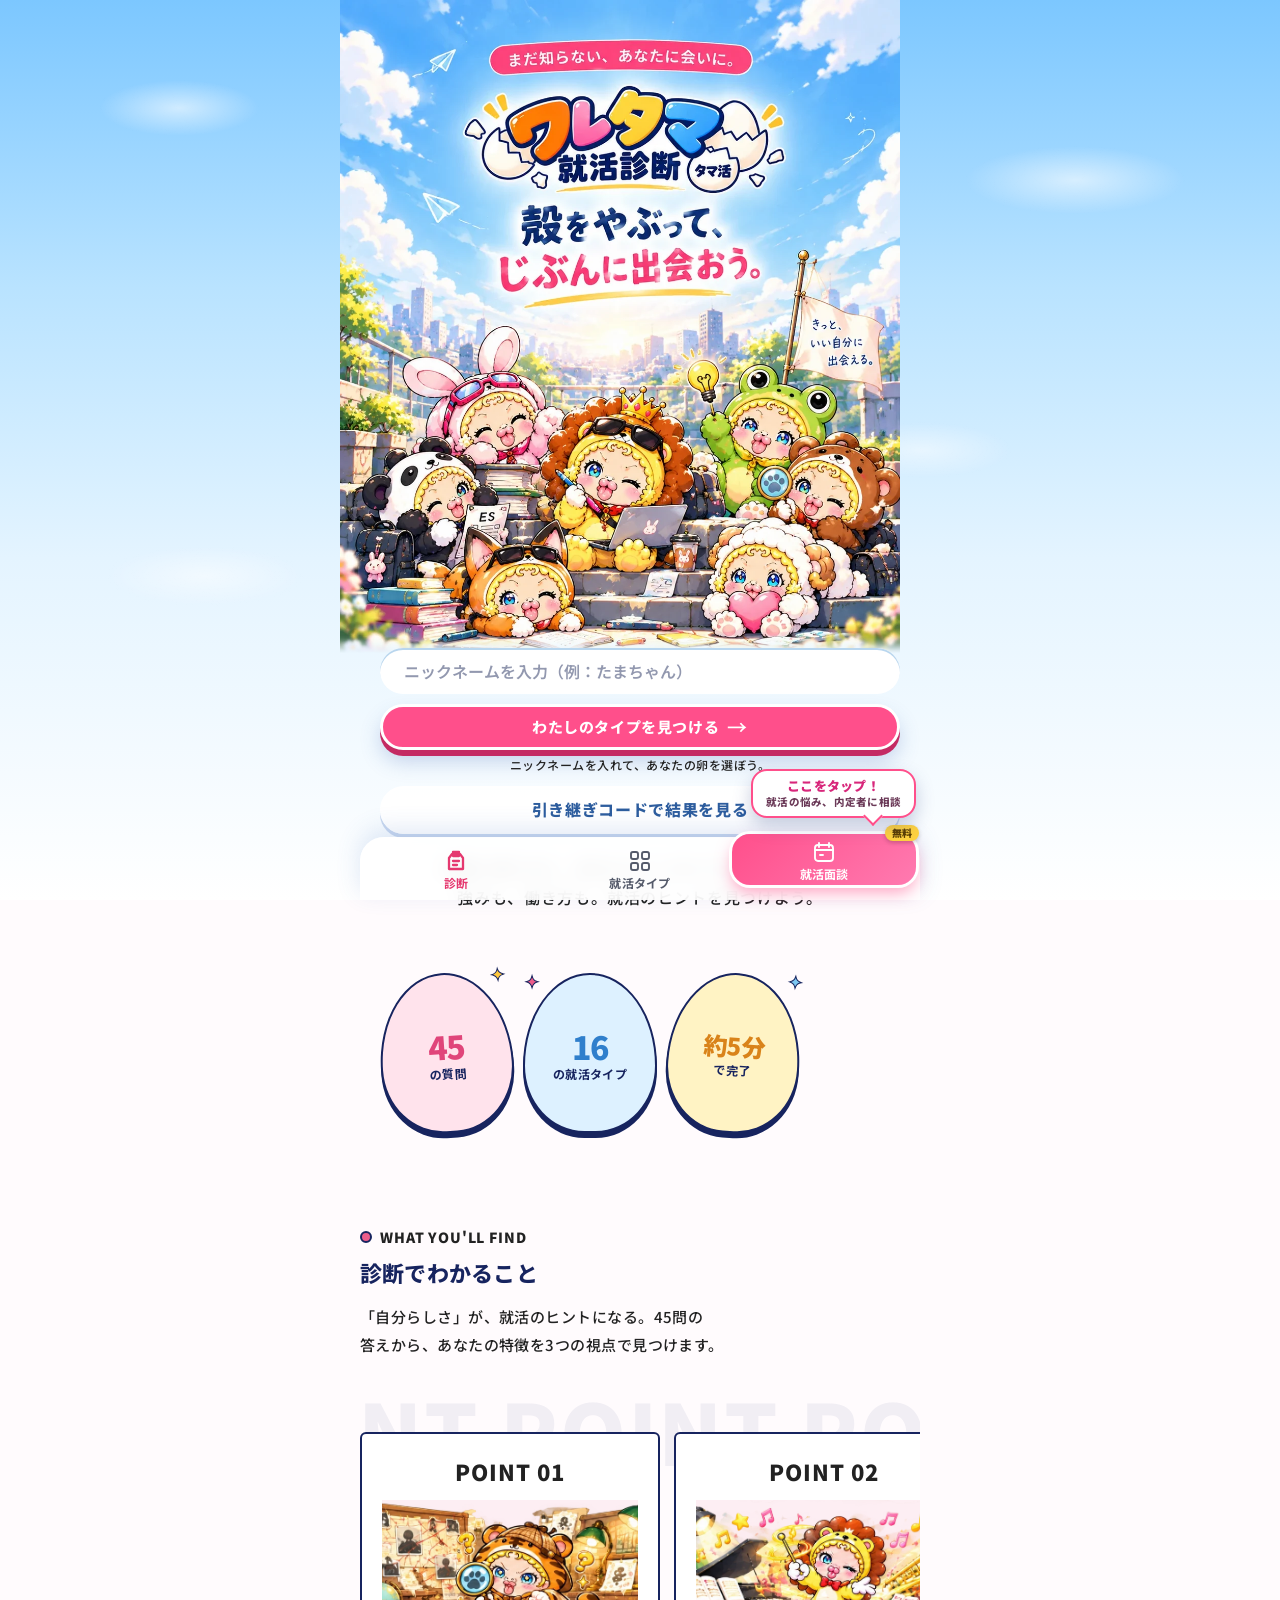
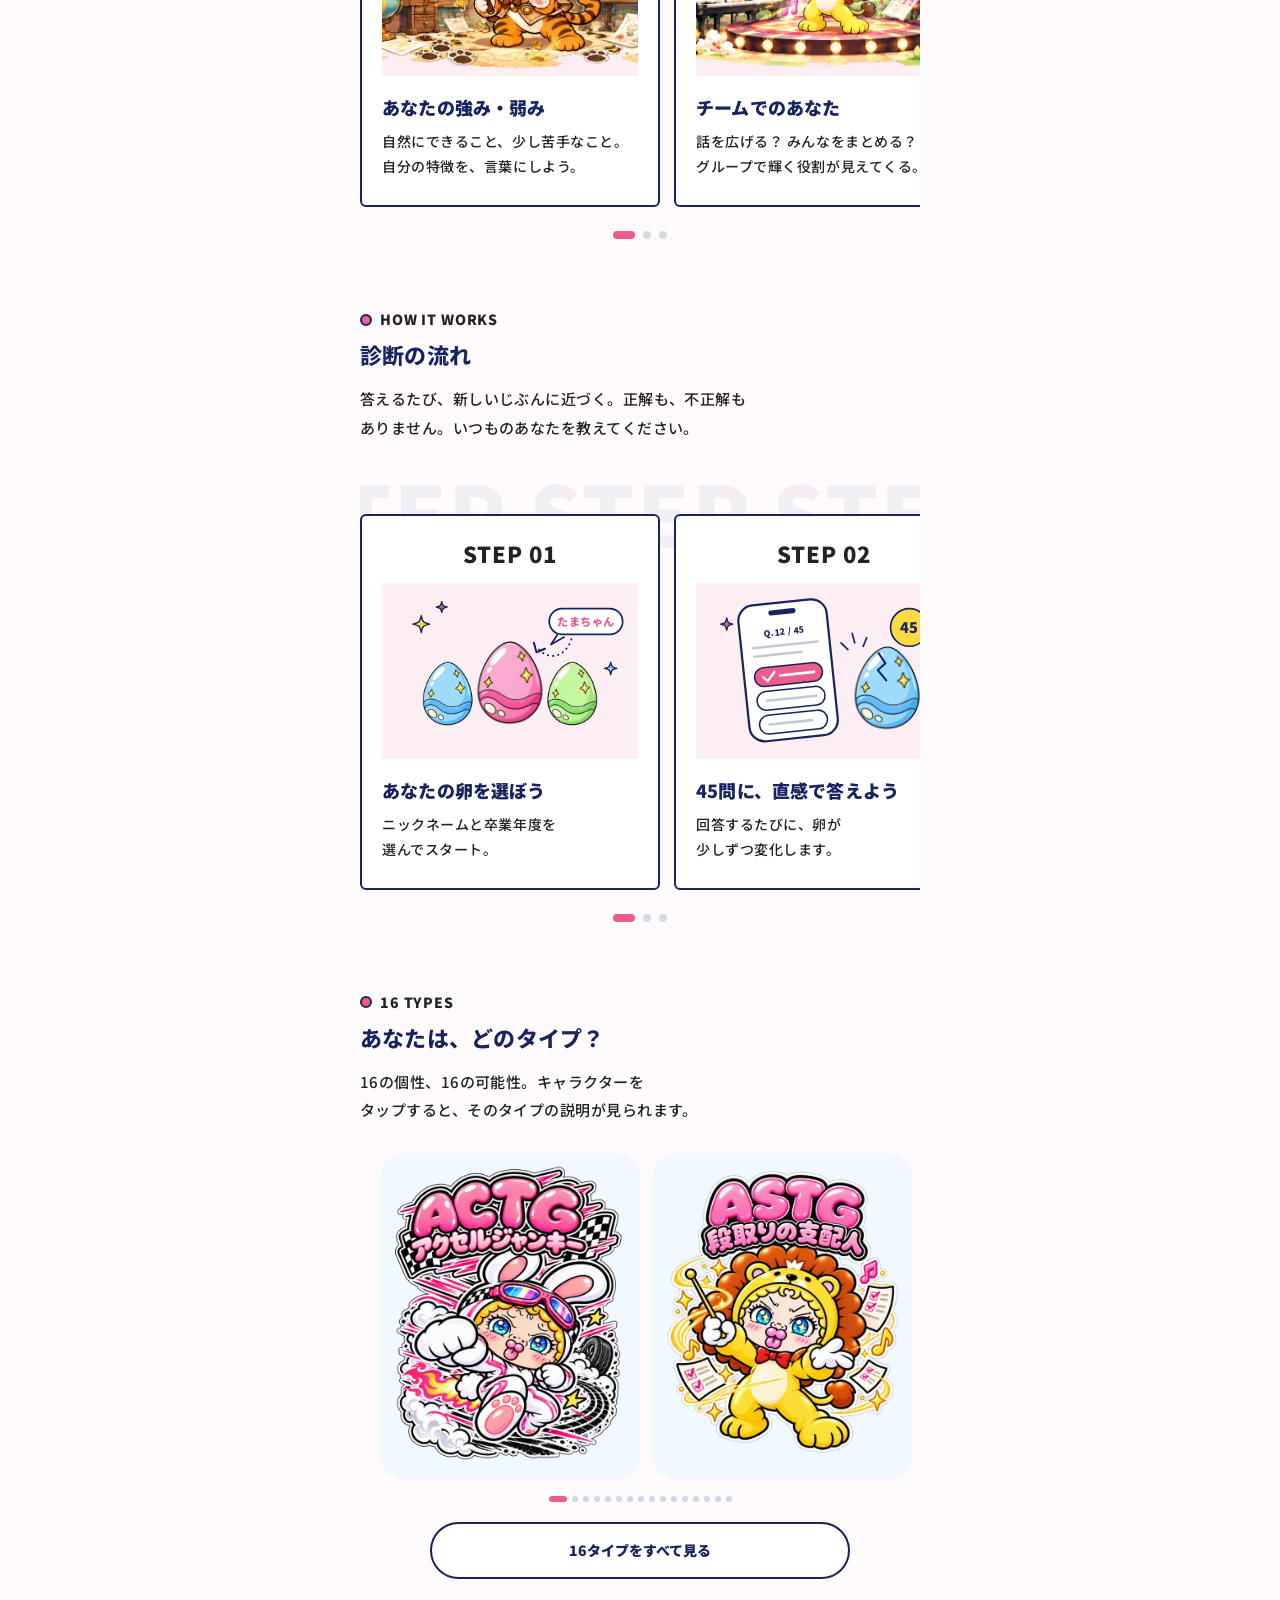
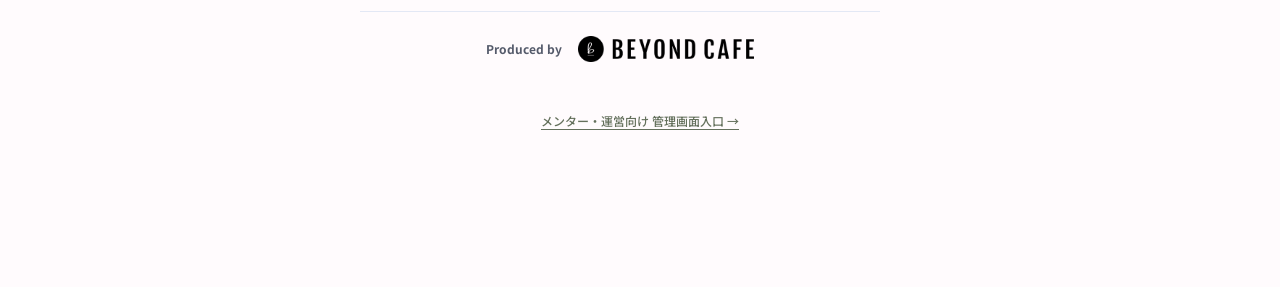
==== index.html @ 993e4234 "下のタブの吹き出しの文言を、「ここをタップ！／就活の悩み、内定者に相談」に（検証用ブランチ） - 内定者から就活アドバイスをもらえることが伝わるコピーに変更 - 吹き出しが2行のまま、画面の右端からは" ====
<!DOCTYPE html>
<!-- saved from url=(0052)https://tamakatsu-design.nakai-akihide.chatgpt.site/ -->
<html lang="ja"><head><meta http-equiv="Content-Type" content="text/html; charset=UTF-8"><meta name="robots" content="noindex,nofollow"><meta property="og:type" content="website"><meta property="og:site_name" content="ワレタマ就活診断（タマ活）"><meta property="og:title" content="ワレタマ就活診断（タマ活）｜あなたの可能性が、孵化する。"><meta property="og:description" content="45問・約5分で、あなたの就活タイプ（16種類）がキャラクターで見つかる診断。強みも、働き方も、就活のヒントに。"><meta property="og:image" content="https://haru0101ma11ka09-crypto.github.io/tamakatsu-preview/assets/og-image.png"><meta property="og:image:width" content="1200"><meta property="og:image:height" content="630"><meta name="twitter:card" content="summary_large_image"><meta name="twitter:image" content="https://haru0101ma11ka09-crypto.github.io/tamakatsu-preview/assets/og-image.png"><meta name="viewport" content="width=device-width,initial-scale=1,viewport-fit=cover"><style>:root{color-scheme:light;box-sizing:border-box;padding-top:env(safe-area-inset-top,0px);padding-bottom:env(safe-area-inset-bottom,0px)}html{scroll-padding-top:env(safe-area-inset-top,0px)}body{margin:0;padding:0;font:14px -apple-system,BlinkMacSystemFont,sans-serif;background:#fff;color:#000}img{max-width:100%}[hidden]:not([hidden=until-found i]){display:none!important}</style><style>.mentor-management-entry{text-align:center;padding:12px 16px 24px;font-size:12px}.mentor-management-entry a{display:inline-block;padding:8px;color:#64705c;text-underline-offset:3px}.mentor-management-entry a:focus-visible{outline:3px solid #89a674;outline-offset:4px}</style></head><body>
<title>ワレタマ就活診断（タマ活）｜あなたの可能性が、孵化する。</title><meta name="description" content="ニックネームを決めて卒業年度の卵を選ぼう。45問で卵にヒビが入り、あなたの就活タイプに合うキャラが生まれる、ワレタマ就活診断（タマ活）。"><link rel="icon" type="image/svg+xml" href="data:image/svg+xml,%3Csvg%20xmlns%3D%22http%3A%2F%2Fwww.w3.org%2F2000%2Fsvg%22%20viewBox%3D%220%200%2064%2064%22%3E%3Crect%20width%3D%2264%22%20height%3D%2264%22%20rx%3D%2216%22%20fill%3D%22%231d2638%22%2F%3E%3Cpath%20d%3D%22M32%2010C24%2010%2015%2031%2015%2041a17%2017%200%200%200%2034%200C49%2031%2040%2010%2032%2010Z%22%20fill%3D%22%23ef9952%22%2F%3E%3Cpath%20d%3D%22m32%2020-6%2011%2010%205-7%2012%22%20fill%3D%22none%22%20stroke%3D%22%231d2638%22%20stroke-width%3D%224%22%2F%3E%3C%2Fsvg%3E"><link rel="preconnect" href="https://fonts.googleapis.com/"><link rel="preconnect" href="https://fonts.gstatic.com/" crossorigin=""><link href="https://fonts.googleapis.com/css2?family=Noto+Sans+JP:wght@400;500;600;700;800;900&display=swap" rel="stylesheet"><link href="https://fonts.googleapis.com/css2?family=Dela+Gothic+One&text=BEYOND%E3%83%A1%E3%83%B3%E3%82%BF%E3%83%BC%E3%82%92%E3%81%94%E7%B4%B9%E4%BB%8B%EF%BC%81&display=swap" rel="stylesheet"><link rel="stylesheet" href="design.css"><link rel="stylesheet" href="pop.css"><link rel="stylesheet" href="redesign.css"><link rel="stylesheet" href="playful.css"><link rel="stylesheet" href="polished.css"><link rel="stylesheet" href="journey.css"><link rel="stylesheet" href="home-world.css"><link rel="stylesheet" href="tama-theme.css"><link rel="stylesheet" href="source-integration.css?v=nav4"><link rel="stylesheet" href="tama-v2.css?v=23"><link rel="stylesheet" href="tama-sky.css?v=2"><link rel="stylesheet" href="tama-type.css?v=39"><link rel="stylesheet" href="mentor-carousel.css?v=17"><link rel="stylesheet" href="home-mobile.css?v=11"><link rel="stylesheet" href="mentor-grid.css?v=21"><div class="shell"><header class="top tama-top"><a class="tama-wordmark" href="./" title="トップへ戻る"><img class="site-brand-logo" src="assets/waretama-brand-transparent.png" alt="ワレタマ 就活診断 タマ活（トップへ戻る）" width="2111" height="745"></a><small>いろんな個性。いろんな可能性。<span aria-hidden="true">✧</span></small></header><main id="app"></main></div><script src="site-config.js?v=4"></script><script src="mentors-data.js?v=9"></script><script src="diagnosis-data.js?v=questions-fix45"></script><script src="result-guidance.js?v=import-v45"></script><script>
const axes=[{name:'行動',letters:['A','D'],labels:['即応','熟考']},{name:'環境',letters:['C','S'],labels:['挑戦','安定']},{name:'関係',letters:['T','I'],labels:['協働','独立']},{name:'価値観',letters:['G','P'],labels:['自己実現','社会貢献']}];
const questions=importedDiagnosis.questions.map(q=>({id:q.id,axis:['action','environment','relation','motivation'].indexOf(q.axis),q:q.text,measures:q.measures,tieBreaker:q.tieBreaker}));
const PAGE_SIZE=4;
const PAGE_COUNT=Math.ceil(questions.length/PAGE_SIZE);
function questionRange(page){const start=page*PAGE_SIZE+1,end=Math.min((page+1)*PAGE_SIZE,questions.length);return start===end?String(start):start+'〜'+end;}
const scaleLabels=['とてもあてはまる','ややあてはまる','どちらでもない','あまりあてはまらない','まったくあてはまらない'];
function calculateDiagnosis(values){return axes.map((axis,i)=>{const entries=questions.map((q,n)=>({q,n})).filter(x=>x.q.axis===i),total=entries.reduce((sum,x)=>sum+(x.q.measures===axis.letters[0]?(values[x.n]??3):6-(values[x.n]??3)),0),mid=entries.length*3,isTie=total===mid,leftPercent=(total-entries.length)/(entries.length*4)*100,anchor=entries.find(x=>x.q.tieBreaker),anchorValue=values[anchor.n]??3;const side=isTie?(anchorValue>=3?0:1):(total>mid?0:1);return {side,isTie,isClose:!isTie&&leftPercent>=45&&leftPercent<=55,needsReview:isTie&&anchorValue===3,diff:leftPercent-50,strength:Math.round(side===0?leftPercent:100-leftPercent),marker:Math.round(100-leftPercent),leftPercent};});}
function calculateScores(values){return calculateDiagnosis(values).map(x=>x.diff)}
function answeredCount(){return answers.filter(value=>value!==undefined).length}
function firstUnansweredQuestion(){return questions.findIndex((_,i)=>answers[i]===undefined)}
function isQuestionUnlocked(index){const first=firstUnansweredQuestion();return first===-1||index<=first}
function eggStage(count){return Math.min(3,Math.floor(Math.max(0,count)/questions.length*4))}

const app=document.getElementById('app');['pink','blue','green'].forEach(c=>{const i=new Image();i.src='assets/egg-pop-'+c+'.webp';});
let answers=[],step=-1,nickname='',graduation=null,contact={phone:'',gender:'',email:'',consent:false},contactReady=false,quizRenderId=0,quizCleanup=()=>{},sentPhone='';
const years=[{year:2027,label:'27卒',color:'赤',tone:'#d94f51',bg:'#fff5f5'},{year:2028,label:'28卒',color:'青',tone:'#3978c4',bg:'#f2f7ff'},{year:2029,label:'29卒',color:'緑',tone:'#418b66',bg:'#f2faf5'}];
const characters=[
['先陣ファイター','先陣ファイター'],
['共感ムードメーカー','共感ムードメーカー'],
['冒険ソロランナー','冒険ソロランナー'],
['使命アタッカー','使命アタッカー'],
['段取りキャプテン','段取りキャプテン'],
['寄り添いサポーター','寄り添いサポーター'],
['マイペース職人','マイペース職人'],
['誠実バックアップ','誠実バックアップ'],
['戦略リーダー','戦略リーダー'],
['社会派プランナー','社会派プランナー'],
['探究アナリスト','探究アナリスト'],
['理想クリエイター','理想クリエイター'],
['着実マネージャー','着実マネージャー'],
['安心メンター','安心メンター'],
['専門マスター','専門マスター'],
['静かな設計士','静かな設計士']
];
const characterIntros=resultProfiles.map(p=>importedDiagnosis.results.find(r=>r.code===p.code).catchCopy);
const finalTypeCards={
  ACTG:{name:'アクセルジャンキー',sheet:'pink-types.jpg',col:0,row:0,tone:'pink'},
  ASTG:{name:'統率ライオン',sheet:'pink-types.jpg',col:1,row:0,tone:'pink'},
  DCTG:{name:'戦略ぶた',sheet:'pink-types.jpg',col:0,row:1,tone:'pink'},
  DSTG:{name:'堅実きつね',sheet:'pink-types.jpg',col:1,row:1,tone:'pink'},
  ACTP:{name:'ムードメーカーねこ',sheet:'blue-types.jpg',col:0,row:0,tone:'blue'},
  ASTP:{name:'支えパンダ',sheet:'blue-types.jpg',col:1,row:0,tone:'blue'},
  DCTP:{name:'導きカエル',sheet:'blue-types.jpg',col:0,row:1,tone:'blue'},
  DSTP:{name:'癒しさる',sheet:'blue-types.jpg',col:1,row:1,tone:'blue'},
  ACIG:{name:'ひらめきいぬ',sheet:'green-types.jpg',col:0,row:0,tone:'green'},
  ASIG:{name:'マイペースぞう',sheet:'green-types.jpg',col:1,row:0,tone:'green'},
  DCIG:{name:'探究トラ',sheet:'green-types.jpg',col:0,row:1,tone:'green'},
  DSIG:{name:'専門ペンギン',sheet:'green-types.jpg',col:1,row:1,tone:'green'}
};
const documentCharacters={"ACTG": {"name": "アクセルジャンキー", "tone": "pink"}, "ASTG": {"name": "段取りの支配人", "tone": "pink"}, "DCTG": {"name": "勝ち筋コレクター", "tone": "pink"}, "DSTG": {"name": "慎重派の切り札", "tone": "pink"}, "ACTP": {"name": "人たらし番長", "tone": "blue"}, "ASTP": {"name": "先回りエスパー", "tone": "blue"}, "DCTP": {"name": "仲直り大使", "tone": "blue"}, "DSTP": {"name": "深夜2時のカウンセラー", "tone": "blue"}, "ACIG": {"name": "アイデア爆弾", "tone": "lilac"}, "ASIG": {"name": "時短忍者", "tone": "lilac"}, "DCIG": {"name": "なぜなぜ探偵", "tone": "lilac"}, "DSIG": {"name": "一点突破オタク", "tone": "lilac"}, "ACIP": {"name": "沼落とし伝道師", "tone": "yellow"}, "ASIP": {"name": "困ったときの神様", "tone": "yellow"}, "DCIP": {"name": "おせっかいデザイナー", "tone": "yellow"}, "DSIP": {"name": "ひっそり守護神", "tone": "yellow"}};
Object.entries(documentCharacters).forEach(([code,entry])=>{finalTypeCards[code]={...finalTypeCards[code],...entry};});
Object.entries(finalTypeCards).forEach(([code,card])=>{
  const i=axes.reduce((index,axis,n)=>index*2+axis.letters.indexOf(code[n]),0);
  characters[i]=[card.name,card.name];
});
/* 診断カードは、通常版とレア版の2種類。結果を表示するたびに、くじ引きで決める（レアは約5人に2人） */
const CARD_RARE_RATE=0.4;
let currentCardRare=false;
let rareRoll=null,sharedView=false;
function drawCardRare(){if(rareRoll===null)rareRoll=Math.random()<CARD_RARE_RATE;currentCardRare=rareRoll;return currentCardRare}
function typeCardMarkup(code,rare=currentCardRare){
  const card=finalTypeCards[code];
  return `<span class="type-card-window type-card-art${rare?' is-rare':''}"><img src="assets/type-cards/${code}-${rare?'rare':'normal'}.webp?v=1" alt="${code} ${card.name}の診断カード${rare?'（レア）':''}" width="600" height="800" decoding="async">${rare?'<span class="rare-badge" aria-hidden="true">✨ RARE</span>':''}</span>`;
}
function openTypeCard(code){
  const card=finalTypeCards[code];if(!card)return;
  const trigger=document.activeElement,dialog=document.createElement('dialog');
  dialog.className='type-card-dialog';dialog.setAttribute('aria-label',`${code} ${card.name}の診断カード`);
  dialog.innerHTML=`<button type="button" class="type-card-close" autofocus aria-label="拡大したカードを閉じる">閉じる ×</button>${currentCardRare?'<p class="rare-note" role="status">✨ レアカードが出ました！出会える人は、5人に2人です。</p>':''}${typeCardMarkup(code)}`;
  dialog.querySelector('.type-card-close').onclick=()=>dialog.close();
  const zoomButton=dialog.querySelector('.type-card-zoom');if(zoomButton)zoomButton.onclick=e=>{const enlarged=dialog.classList.toggle('is-zoomed');e.currentTarget.setAttribute('aria-pressed',String(enlarged));e.currentTarget.textContent=enlarged?'全体を表示 −':'文字を拡大 ＋'};
  dialog.addEventListener('click',e=>{if(e.target===dialog)dialog.close()});
  dialog.addEventListener('close',()=>{dialog.remove();if(trigger?.isConnected)trigger.focus()},{once:true});
  document.body.appendChild(dialog);dialog.showModal();
}
function esc(value){return String(value).replace(/[&<>"']/g,c=>({'&':'&amp;','<':'&lt;','>':'&gt;','"':'&quot;',"'":'&#39;'}[c]))}
const eggFiles=['assets/egg-pop-pink.webp','assets/egg-pop-blue.webp','assets/egg-pop-green.webp'];
const eggStageNames=['ヒビなし','小さなヒビ','ヒビが広がっている','孵化する直前'];
/* stage 0=ヒビなし / 1・2=ヒビが少しずつ広がる / 3=孵化直前。ヒビは色を問わず重ねる透過レイヤー */
function egg(stage=0,row=graduation??0,extra=''){return `<div class="egg-sprite egg-stage-${stage} ${extra}" role="img" aria-label="${years[row].color}色の卵・${eggStageNames[stage]}"><img class="egg-base" src="${eggFiles[row]}" alt="" loading="eager" decoding="sync">${stage>0?'<svg class="egg-crack" viewBox="0 0 1024 1024" aria-hidden="true"><path d="M512 84 552 186 504 253 573 329 526 403 592 488 546 562 608 651 573 738 M526 403 440 422 392 493 M592 488 669 465 718 506" fill="none" stroke="#30272e" stroke-width="10" stroke-linejoin="round"/><path d="M512 84 552 186 504 253 573 329 526 403 592 488 546 562 608 651 573 738 M526 403 440 422 392 493 M592 488 669 465 718 506" fill="none" stroke="#fff5ad" stroke-width="4" stroke-linejoin="round"/></svg>':''}</div>`}
/* トップ用：青はヒビ入り（装飾）、赤・緑はヒビなし */
function eggPlain(file,color,cracked){return `<div class="egg-sprite ${cracked?'egg-fixed-cracked':''}" role="img" aria-label="${color}色の卵${cracked?'・光るヒビ入り':''}"><img class="egg-base" src="${file}" alt="" loading="eager" decoding="sync"></div>`}
const characterFrames={"DCTG": {"view": "17 25 526 651", "w": 560, "h": 700}, "ACIP": {"view": "0 4 560 732", "w": 560, "h": 747}, "DCIG": {"view": "15 12 514 682", "w": 560, "h": 700}, "ACTP": {"view": "18 12 531 673", "w": 560, "h": 700}, "DSIG": {"view": "6 0 527 791", "w": 533, "h": 800}, "ASTP": {"view": "0 0 555 738", "w": 560, "h": 747}, "DSTG": {"view": "0 13 555 718", "w": 560, "h": 747}, "ASIP": {"view": "0 0 554 741", "w": 560, "h": 747}, "DSIP": {"view": "10 0 550 731", "w": 560, "h": 747}, "ASTG": {"view": "7 14 553 670", "w": 560, "h": 700}, "all-characters": {"view": "14 0 1426 720", "w": 1440, "h": 720}, "DSTP": {"view": "10 13 543 622", "w": 560, "h": 700}, "ASIG": {"view": "7 11 520 754", "w": 534, "h": 800}, "DCTP": {"view": "7 2 544 698", "w": 560, "h": 700}, "ACIG": {"view": "6 11 554 689", "w": 560, "h": 725}, "DCIP": {"view": "0 0 560 747", "w": 560, "h": 747}, "ACTG": {"view": "0 4 552 714", "w": 560, "h": 718}};
const vignetteCodes=["ASIG", "DSIG", "DCIG", "ACIG", "DSTG", "DSIP", "DCIP", "ASIP", "ACTG", "ACIP", "ASTG", "DCTG","ACTP","ASTP","DCTP","DSTP"];
function character(index,code='',useScenic=true){
  if(useScenic&&vignetteCodes.includes(code))return `<figure class="doc-character-art vignette-art"><img src="assets/vignettes/${code}.webp" alt="${code} ${esc(documentCharacters[code].name)}のイラスト" width="1000" height="400" decoding="async"></figure>`;
  if(documentCharacters[code]){const frame=characterFrames[code];return `<figure class="doc-character-art" style="--original-ratio:${frame.w}/${frame.h}"><svg viewBox="${frame.view}" role="img" aria-label="${code} ${esc(documentCharacters[code].name)}のキャラクター"><image href="assets/result-cast/${code}.webp?v=uncut2" width="${frame.w}" height="${frame.h}"/></svg></figure>`;}
  const col=index%4,row=Math.floor(index/4);const male=contact.gender==='male';const file=male?'assets/characters-male-v2.webp':'assets/characters-female-v2.webp';return `<div class="character-stage"><div class="character-window"><img src="${file}" alt="${characters[index][0]}の${male?'男性':'女性'}キャラクター" loading="eager" style="--sprite-left:${-col*100}%;--sprite-top:${-row*100}%"></div><span class="character-stage-caption">TYPE ${String(index+1).padStart(2,'0')} / 16</span></div>`;
}
function scrollTop(){window.scrollTo(0,0)}

function homeStepArt(n){const ink='#17245F',pink='#EC5D8B',soft='#FDEEF3',yel='#FFDA43',sky='#9ED8F5';const sp=(x,y,s=1,c=yel)=>`<path d="M${x} ${y-9*s}C${x+1.5*s} ${y-2*s} ${x+2*s} ${y-1.5*s} ${x+9*s} ${y}C${x+2*s} ${y+1.5*s} ${x+1.5*s} ${y+2*s} ${x} ${y+9*s}C${x-1.5*s} ${y+2*s} ${x-2*s} ${y+1.5*s} ${x-9*s} ${y}C${x-2*s} ${y-1.5*s} ${x-1.5*s} ${y-2*s} ${x} ${y-9*s}Z" fill="${c}" stroke="${ink}" stroke-width="1.6" stroke-linejoin="round"/>`;
  const svg=b=>`<svg viewBox="0 0 300 190" width="300" height="190" xmlns="http://www.w3.org/2000/svg">${b}</svg>`;
  if(n===1)return svg(`<ellipse cx="150" cy="172" rx="118" ry="10" fill="${soft}"/>
<image href="assets/egg-pop-blue.webp" x="34" y="78" width="86" height="86"/><image href="assets/egg-pop-green.webp" x="180" y="78" width="86" height="86"/><image href="assets/egg-pop-pink.webp" x="94" y="52" width="112" height="112"/>
<path d="M222 58C214 80 196 82 184 70" fill="none" stroke="${ink}" stroke-width="2.4" stroke-linecap="round" stroke-dasharray="0.1 6"/><path d="M178 62l3 11 10-4" fill="none" stroke="${ink}" stroke-width="2.4" stroke-linecap="round" stroke-linejoin="round"/>
<rect x="196" y="22" width="86" height="30" rx="15" fill="#fff" stroke="${ink}" stroke-width="2"/><text x="239" y="42" text-anchor="middle" font-size="13" font-weight="900" fill="${pink}" font-family="Noto Sans JP,sans-serif">たまちゃん</text><path d="M206 52l-8 12 16-9" fill="#fff" stroke="${ink}" stroke-width="2" stroke-linejoin="round"/>
${sp(46,40,1.1)}${sp(70,20,.7,pink)}${sp(268,92,.8,sky)}`);
  if(n===2)return svg(`<ellipse cx="150" cy="176" rx="118" ry="9" fill="${soft}"/>
<g transform="rotate(-6 110 95)"><rect x="56" y="14" width="104" height="160" rx="18" fill="#fff" stroke="${ink}" stroke-width="2.6"/><rect x="92" y="22" width="32" height="6" rx="3" fill="${ink}"/>
<text x="108" y="52" text-anchor="middle" font-size="10" font-weight="900" fill="${ink}" font-family="Noto Sans JP,sans-serif">Q.12 / 45</text><path d="M70 64h76M70 74h56" stroke="${ink}" stroke-width="3" stroke-linecap="round" opacity=".25"/>
<rect x="68" y="88" width="80" height="22" rx="11" fill="${pink}" stroke="${ink}" stroke-width="1.8"/><path d="M78 99l5 5 9-10" fill="none" stroke="#fff" stroke-width="2.6" stroke-linecap="round" stroke-linejoin="round"/><path d="M98 99h40" stroke="#fff" stroke-width="3" stroke-linecap="round"/>
<rect x="68" y="116" width="80" height="22" rx="11" fill="#fff" stroke="${ink}" stroke-width="1.8"/><path d="M80 127h58" stroke="${ink}" stroke-width="3" stroke-linecap="round" opacity=".25"/>
<rect x="68" y="144" width="80" height="22" rx="11" fill="#fff" stroke="${ink}" stroke-width="1.8"/><path d="M80 155h50" stroke="${ink}" stroke-width="3" stroke-linecap="round" opacity=".25"/></g>
<image href="assets/egg-pop-blue.webp" x="168" y="58" width="112" height="112"/><path d="M214 74l8 12-9 8 10 12" fill="none" stroke="${ink}" stroke-width="2.4" stroke-linecap="round" stroke-linejoin="round"/>
<circle cx="250" cy="44" r="22" fill="${yel}" stroke="${ink}" stroke-width="2"/><text x="250" y="50" text-anchor="middle" font-size="17" font-weight="900" fill="${ink}" font-family="Noto Sans JP,sans-serif">45</text>
<path d="M178 70l-8-8M186 62l-3-11M196 66l4-10" stroke="${ink}" stroke-width="2" stroke-linecap="round"/>${sp(36,40,.8,pink)}`);
  const rays=Array.from({length:16},(_,k)=>{const a=k*Math.PI/8,r1=46,r2=k%2?78:92;return `<path d="M${(150+r1*Math.cos(a)).toFixed(1)} ${(92+r1*Math.sin(a)).toFixed(1)}L${(150+r2*Math.cos(a)).toFixed(1)} ${(92+r2*Math.sin(a)).toFixed(1)}" stroke="${k%2?pink:yel}" stroke-width="6" stroke-linecap="round"/>`}).join('');
  return svg(`<ellipse cx="150" cy="178" rx="118" ry="9" fill="${soft}"/><circle cx="150" cy="92" r="70" fill="#FFF6CC"/>${rays}
<image href="assets/result-cast/ACTP.webp?v=uncut2" x="94" y="18" width="112" height="140"/>
<path d="M58 150l9 9 8-11 9 10 8-12 9 9 7-6C118 160 110 180 87 180S56 168 58 150z" fill="#F9B9CF" stroke="${ink}" stroke-width="2.2" stroke-linejoin="round"/><path d="M68 166c4 4 10 5 16 4" stroke="#fff" stroke-width="3" stroke-linecap="round" fill="none"/><path d="M184 150l9 9 8-11 9 10 8-12 9 9 7-6C244 160 236 180 213 180S182 168 184 150z" fill="#F9B9CF" stroke="${ink}" stroke-width="2.2" stroke-linejoin="round"/><path d="M194 166c4 4 10 5 16 4" stroke="#fff" stroke-width="3" stroke-linecap="round" fill="none"/>
${sp(52,46,1)}${sp(250,40,1.1,pink)}${sp(262,120,.7,sky)}${sp(40,120,.7,pink)}<circle cx="80" cy="24" r="4" fill="${sky}"/><circle cx="226" cy="160" r="4" fill="${yel}"/>`);}
function home(){
  quizCleanup();step=-1;const lastResult=loadLastResult(),progress=loadProgress();
  app.innerHTML=`<section class="tama-home has-title-art" aria-label="ワレタマ就活診断をはじめる">
    <div class="tama-hero">
      <p class="tama-kicker"><span aria-hidden="true">✦</span> まだ知らない、あなたに会いに。 <span aria-hidden="true">✦</span></p>
      <figure class="tama-visual title-art"><img src="assets/home-hero.webp" width="1100" height="1284" alt="ワレタマ就活診断（タマ活）。殻をやぶって、じぶんに出会おう。パンダ、うさぎ、ライオン、きつね、かえる、くま、ひつじのキャラクターたちが、階段で本やパソコンを広げている" fetchpriority="high" decoding="async"></figure>
      <div class="tama-hero-copy"><h1>殻をやぶって、<span>じぶんに出会おう。</span></h1><p>${questions.length}問に答えると、あなたらしいキャラクターが誕生。<br>強みも、働き方も。就活のヒントを見つけよう。</p></div>
      <form class="tama-start" id="nickname-form">
        <label for="nickname">あなたのニックネームを教えてね</label>
        <div class="tama-start-row"><input id="nickname" name="nickname" placeholder="ニックネームを入力（例：たまちゃん）" maxlength="20" required autocomplete="nickname" value="${esc(nickname)}" aria-describedby="nickname-help name-error"><button class="cta" type="submit">わたしのタイプを見つける<span aria-hidden="true">→</span></button></div>
        <div class="form-error" id="name-error" aria-live="polite"></div>
        <p id="nickname-help">ニックネームを入れて、あなたの卵を選ぼう。</p>${progress?`<button type="button" class="resume-result resume-quiz" id="resume-quiz">診断の続きから（${progress.count} / ${questions.length}問 回答済み）</button>`:''}${lastResult?`<button type="button" class="resume-result" id="resume-result">前回の結果を見る（${esc(lastResult.nickname)}さん）</button>`:''}<button type="button" class="resume-result" id="open-login">引き継ぎコードで結果を見る</button>
      </form>
      <div class="tama-facts" aria-label="診断について"><span><b>${questions.length}</b> の質問</span><i aria-hidden="true"></i><span><b>16</b> の就活タイプ</span><i aria-hidden="true"></i><span><b>約5分</b> で完了</span></div>
    </div>
    <section class="hm-sec hm-discover" aria-labelledby="discover-title"><div class="hm-head"><p class="hm-label">WHAT YOU'LL FIND</p><h2 id="discover-title">診断でわかること</h2><p class="hm-lead">「自分らしさ」が、就活のヒントになる。${questions.length}問の答えから、あなたの特徴を3つの視点で見つけます。</p></div><div class="hm-rail" data-watermark="POINT POINT POINT"><div class="hm-track" tabindex="0" role="region" aria-roledescription="カルーセル" aria-label="診断でわかること"><article class="hm-card"><p class="hm-card-no">POINT 01</p><div class="hm-card-img"><img src="assets/vignettes/DCIG.webp" alt="虫めがねで地図を調べるキャラクターの絵" width="980" height="385" loading="lazy" decoding="async"></div><h3>あなたの強み・弱み</h3><p>自然にできること、少し苦手なこと。自分の特徴を、言葉にしよう。</p></article><article class="hm-card"><p class="hm-card-no">POINT 02</p><div class="hm-card-img"><img src="assets/vignettes/ASTG.webp" alt="ステージで指揮をするキャラクターの絵" width="980" height="385" loading="lazy" decoding="async"></div><h3>チームでのあなた</h3><p>話を広げる？ みんなをまとめる？ グループで輝く役割が見えてくる。</p></article><article class="hm-card"><p class="hm-card-no">POINT 03</p><div class="hm-card-img"><img src="assets/vignettes/DSIG.webp" alt="好きなものに囲まれた部屋のキャラクターの絵" width="980" height="385" loading="lazy" decoding="async"></div><h3>あなたに合う働き方</h3><p>強みを活かせる環境や立ち回りを、これからの選択のヒントに。</p></article></div><div class="hm-dots" aria-hidden="true"><i class="on"></i><i></i><i></i></div></div></section>
    <section class="hm-sec hm-how" aria-labelledby="how-title"><div class="hm-head"><p class="hm-label">HOW IT WORKS</p><h2 id="how-title">診断の流れ</h2><p class="hm-lead">答えるたび、新しいじぶんに近づく。正解も、不正解もありません。いつものあなたを教えてください。</p></div><div class="hm-rail" data-watermark="STEP STEP STEP"><div class="hm-track" tabindex="0" role="region" aria-roledescription="カルーセル" aria-label="診断の流れ"><article class="hm-card"><p class="hm-card-no">STEP 01</p><div class="hm-card-img">${homeStepArt(1)}</div><h3>あなたの卵を選ぼう</h3><p>ニックネームと卒業年度を選んでスタート。</p></article><article class="hm-card"><p class="hm-card-no">STEP 02</p><div class="hm-card-img">${homeStepArt(2)}</div><h3>${questions.length}問に、直感で答えよう</h3><p>回答するたびに、卵が少しずつ変化します。</p></article><article class="hm-card"><p class="hm-card-no">STEP 03</p><div class="hm-card-img">${homeStepArt(3)}</div><h3>あなたのキャラクターが誕生！</h3><p>16タイプから、あなたらしさを見つけよう。</p></article></div><div class="hm-dots" aria-hidden="true"><i class="on"></i><i></i><i></i></div></div></section>
    <section class="tama-types" aria-labelledby="types-title"><div class="hm-head"><p class="hm-label">16 TYPES</p><h2 id="types-title">あなたは、どのタイプ？</h2><p class="hm-lead">16の個性、16の可能性。キャラクターをタップすると、そのタイプの説明が見られます。</p></div>
      <div class="carousel" role="region" aria-roledescription="カルーセル" aria-label="就活タイプの一例"><div class="carousel-track" tabindex="0">${Object.entries(documentCharacters).map(([code,t],i)=>`<button type="button" class="carousel-slide" data-type-page="${code}" aria-label="${esc(t.name)}（${code}）を見る"><img src="assets/result-cast/${code}.webp?v=uncut2" alt="" width="560" height="700" ${i<2?'':'loading="lazy"'} decoding="async"></button>`).join('')}</div>
      <div class="carousel-dots" aria-hidden="true">${Object.keys(documentCharacters).map((c,i)=>`<i${i===0?' class="on"':''}></i>`).join('')}</div></div>
      <button type="button" class="secondary-cta carousel-all" id="home-all-types">16タイプをすべて見る</button>
    </section>
    <footer class="tama-footer"><span>ワレタマ<span class="tama-footer-dot">✦</span>就活診断</span><p>あなたの可能性が、孵化する。</p></footer>
  </section>`;
  (function(){app.querySelectorAll('.hm-rail').forEach(r=>{const t=r.querySelector('.hm-track'),c=[...t.children],d=[...r.querySelectorAll('.hm-dots i')];let k=0;t.addEventListener('scroll',()=>{if(k)return;k=requestAnimationFrame(()=>{k=0;let b=0;c.forEach((x,i)=>{if(Math.abs(x.offsetLeft-c[0].offsetLeft-t.scrollLeft)<Math.abs(c[b].offsetLeft-c[0].offsetLeft-t.scrollLeft))b=i});d.forEach((x,i)=>x.classList.toggle('on',i===b))})},{passive:true})})})();
  (function(){const home=app.querySelector('.tama-home');if(!home)return;const els=[...home.querySelectorAll('.tama-facts,.hm-head,.hm-rail,.tama-types .carousel')];if(matchMedia('(prefers-reduced-motion: reduce)').matches||!('IntersectionObserver' in window))return;home.classList.add('hm-anim');els.forEach((el,i)=>{el.classList.add('hm-reveal');});const io=new IntersectionObserver(es=>es.forEach(en=>{if(en.isIntersecting){en.target.classList.add('is-in');io.unobserve(en.target)}}),{threshold:.15,rootMargin:'0px 0px -6% 0px'});els.forEach(el=>io.observe(el))})();
  (function(){const track=app.querySelector('.carousel-track'),dots=[...app.querySelectorAll('.carousel-dots i')];if(!track)return;let tick=0;track.addEventListener('scroll',()=>{if(tick)return;tick=requestAnimationFrame(()=>{tick=0;const i=Math.round(track.scrollLeft/(track.scrollWidth/dots.length));dots.forEach((d,k)=>d.classList.toggle('on',k===Math.min(i,dots.length-1)))})},{passive:true});app.querySelectorAll('.carousel-slide').forEach(b=>b.onclick=()=>showTypeInfo(b.dataset.typePage));document.getElementById('home-all-types').onclick=showTypes})();
  document.getElementById('nickname-form').onsubmit=e=>{e.preventDefault();const name=document.getElementById('nickname').value.trim();if(!name){document.getElementById('name-error').textContent='ニックネームを入力してください。';return}nickname=name;showYears()};
  const resumeQuiz=document.getElementById('resume-quiz');if(resumeQuiz)resumeQuiz.onclick=()=>{nickname=progress.nickname;graduation=progress.graduation;answers=progress.answers.slice();showQuizPage(Math.floor(Math.max(0,firstUnansweredQuestion())/PAGE_SIZE))};const resume=document.getElementById('resume-result');if(resume)resume.onclick=()=>{nickname=lastResult.nickname;graduation=lastResult.graduation;answers=lastResult.answers.slice();rareRoll=typeof lastResult.rare==='boolean'?lastResult.rare:null;contactReady=true;showResult()};document.getElementById('open-login')?.addEventListener('click',showLogin);scrollTop();
}
function showYears(){quizCleanup();step=-2;if(graduation!==null)document.documentElement.style.setProperty('--year-accent',years[graduation].tone);app.innerHTML=`<section class="onboarding"><div class="eyebrow">卵を選ぼう</div><h1 class="intro-name">${esc(nickname)}さんの卵を選ぼう。</h1><p>卒業予定の年度を選んでね。</p><form id="year-form"><fieldset class="year-grid" aria-label="卒業年度">${years.map((year,i)=>`<label class="year-card" style="--year-color:${year.tone};--year-bg:${year.bg}"><input type="radio" name="graduation" value="${i}" required ${graduation===i?'checked':''} aria-label="${year.year}年卒・${year.color}色の卵">${egg(0,i)}<strong>${year.label}</strong><small>${year.color}色の卵</small></label>`).join('')}</fieldset><button class="cta" id="start" type="submit" ${graduation===null?'disabled':''}>診断をはじめる</button></form><button class="back" id="edit-name">ニックネームを変更</button><p class="setup-note">卵の色は卒業年度で、キャラは診断の回答で決まります。</p></section>`;app.querySelectorAll('input[name="graduation"]').forEach(input=>input.onchange=()=>{graduation=Number(input.value);document.documentElement.style.setProperty('--year-accent',years[graduation].tone);document.getElementById('start').disabled=false});document.getElementById('year-form').onsubmit=e=>{e.preventDefault();if(graduation!==null){rareRoll=null;showQuizPage(0)}};document.getElementById('edit-name').onclick=home;scrollTop()}
function playHatchVideo(done){
  const box=document.createElement('div');box.className='hatch-video';box.setAttribute('role','dialog');box.setAttribute('aria-modal','true');box.setAttribute('aria-label','卵がひらく演出');
  const mobileVideo=window.matchMedia('(max-width:767px)').matches;
  if(mobileVideo)box.classList.add('is-native-portrait');
  const v=document.createElement('video');v.src=mobileVideo?'assets/hatch-mobile.mp4':'assets/hatch.mp4';v.muted=true;v.defaultMuted=true;v.playsInline=true;v.setAttribute('playsinline','');v.setAttribute('webkit-playsinline','');v.setAttribute('muted','');v.preload='auto';
  const status=document.createElement('p');status.className='hatch-status';status.setAttribute('role','status');status.textContent='あなたの可能性が、もうすぐ孵化する。';
  const play=document.createElement('button');play.type='button';play.className='hatch-play';play.textContent='卵がひらく瞬間を見る';play.hidden=true;
  const skip=document.createElement('button');skip.type='button';skip.className='hatch-skip';skip.textContent='演出をスキップ';
  box.append(v,status,play,skip);document.body.appendChild(box);skip.focus();
  const previousOverflow=document.body.style.overflow;document.body.style.overflow='hidden';
  let finished=false,frameHandle,stallTimer;
  function retry(message){if(finished)return;clearTimeout(stallTimer);status.textContent=message;status.hidden=false;play.hidden=false;skip.textContent='結果を見る';skip.classList.add('is-ready');}
  let started=false;
  function armStall(){clearTimeout(stallTimer);stallTimer=setTimeout(()=>retry('タップして、孵化の続きを見よう。'),started?15000:6000);}
  function updateFraming(){if(v.currentTime>=4.15)box.classList.add('is-burst');}
  function finish(){if(finished)return;finished=true;clearTimeout(stallTimer);if(v.cancelVideoFrameCallback&&frameHandle!==undefined)v.cancelVideoFrameCallback(frameHandle);v.pause();document.body.style.overflow=previousOverflow;done();box.classList.add('is-out');setTimeout(()=>box.remove(),500);}
  function start(){play.hidden=true;status.textContent='あなたの可能性が、もうすぐ孵化する。';armStall();const promise=v.play();if(promise&&promise.catch)promise.catch(()=>retry('タップして、卵がひらく瞬間を見よう。'));}
  v.addEventListener('playing',()=>{started=true;play.hidden=true;status.hidden=true;armStall();if(v.requestVideoFrameCallback){const tick=()=>{if(finished)return;updateFraming();if(!box.classList.contains('is-burst'))frameHandle=v.requestVideoFrameCallback(tick);};frameHandle=v.requestVideoFrameCallback(tick);}});
  v.addEventListener('timeupdate',()=>{updateFraming();armStall();});
  v.addEventListener('ended',finish);
  v.addEventListener('error',()=>{play.hidden=true;clearTimeout(stallTimer);status.hidden=false;status.textContent='動画を読み込めませんでした。「結果を見る」から進めます。';skip.textContent='結果を見る';});
  play.onclick=()=>{if(v.error){v.load();}start();};skip.onclick=finish;
  box.addEventListener('keydown',e=>{if(e.key==='Escape'){e.preventDefault();finish();}if(e.key==='Tab'){const items=[play,skip].filter(b=>!b.hidden);const first=items[0],last=items[items.length-1];if(e.shiftKey&&document.activeElement===first){e.preventDefault();last.focus();}else if(!e.shiftKey&&document.activeElement===last){e.preventDefault();first.focus();}}});
  // 動きを減らす設定でも演出を消さず、本人のタップで再生できる。
  if(window.matchMedia('(prefers-reduced-motion: reduce)').matches){retry('タップすると孵化動画を再生します。');play.focus();}else start();
}
function showHatch(){if(!contactReady)return showContact();step=61;app.innerHTML='';scrollTop();playHatchVideo(showResult)}
function showQuizPage(page){
  if(!nickname)return home();
  if(graduation===null)return showYears();
  quizCleanup();
  const missing=firstUnansweredQuestion();
  page=Math.max(0,Math.min(PAGE_COUNT-1,page));
  if(missing!==-1)page=Math.min(page,Math.floor(missing/PAGE_SIZE));
  step=page;
  const render=++quizRenderId;
  const count=answeredCount(),stage=eggStage(count);
  app.innerHTML=`
    <section class="quiz" aria-label="就活診断の設問">
      <div class="quiz-sticky">
        ${egg(stage,graduation,'quiz-egg')}
        <div class="quiz-sticky-copy">
          <span class="quiz-step" id="quiz-step">${esc(nickname)}さん · ${years[graduation].label} · 設問 ${questionRange(page)}</span>
          <strong id="quiz-page-title" tabindex="-1">4問ずつ、あなたのペースで。</strong>
          <div class="quiz-meter"><span id="quiz-count">${quizCountText(count)}</span><div class="progress" role="progressbar" aria-label="診断の進捗" aria-valuemin="0" aria-valuemax="${questions.length}" aria-valuenow="${count}"><div style="width:${count/questions.length*100}%"></div></div></div>
        </div>
        <span class="quiz-page-mark" id="quiz-page-mark">${String(page+1).padStart(2,'0')}<small>/ ${PAGE_COUNT}</small></span>
      </div>
      <p class="quiz-instruction">回答すると、次の設問へ自動でスクロールします。<span>回答済みの設問は変更できます。ふだん、リラックスしているときの自分で答えてね。考えすぎず、パッと浮かんだ答えを選んでね。正解はないよ。</span></p>
      <div class="quiz-question-list">
        ${questions.map((item,n)=>{
          const locked=!isQuestionUnlocked(n);
          return `
            <section class="quiz-question ${answers[n]===undefined?'':'is-answered'} ${locked?'is-locked':''}" id="qrow-${n}" data-index="${n}">
              <div class="quiz-question-meta"><span class="quiz-question-number">Q${String(n+1).padStart(2,'0')}</span><span class="quiz-axis">${axes[item.axis].name}</span><span class="quiz-question-state">${locked?'順番待ち':answers[n]===undefined?'回答できます':'回答済み'}</span></div>
              <h2 id="qtitle-${n}" tabindex="-1">${esc(item.q)}</h2>
              <fieldset class="scale" aria-labelledby="qtitle-${n}" ${locked?`disabled aria-describedby="qlock-${n}"`:''}>
                <legend class="sr-only">5段階で回答</legend>
                <div class="quiz-answers">
                  <span class="agree">そう思う</span>
                  <div class="scale-options">${scaleLabels.map((label,i)=>`
                    <label class="option" title="${label}" style="--tone:${i<2?'#eab829':i===2?'#8b98a8':'#397bc1'};--check:${i<3?'#173b70':'#fff'};--size:${[38,32,26,32,38][i]}px">
                      <input type="radio" name="response-${n}" value="${5-i}" aria-label="${label}" ${answers[n]===5-i?'checked':''}>
                      <span class="circle" aria-hidden="true">✓</span>
                    </label>`).join('')}</div>
                  <span class="disagree">そう思わない</span>
                </div>
                <p class="selection-label" aria-live="polite">${answers[n]===undefined?'':scaleLabels[5-answers[n]]}</p>
              </fieldset>
              <p class="quiz-lock-note" id="qlock-${n}" ${locked?'':'hidden'}>前の設問に回答すると選択できます。</p>
            </section>`;
        }).join('')}
      </div>
      <div class="quiz-page-nav"><button type="button" class="back" id="quiz-back"></button><button type="button" class="cta" id="quiz-next"></button></div>
    </section>`;
  const reduced=window.matchMedia('(prefers-reduced-motion: reduce)').matches;
  const events=new AbortController();
  let advanceTimer,animationFrame,scrollFrame,closed=false;
  function stopScroll(){clearTimeout(advanceTimer);if(animationFrame!==undefined)cancelAnimationFrame(animationFrame);animationFrame=undefined;}
  function alive(){return !closed&&quizRenderId===render&&!!app.querySelector('.quiz');}
  quizCleanup=()=>{closed=true;clearTimeout(advanceTimer);stopScroll();if(scrollFrame!==undefined)cancelAnimationFrame(scrollFrame);events.abort();};
  window.addEventListener('wheel',stopScroll,{passive:true,signal:events.signal});
  window.addEventListener('touchstart',stopScroll,{passive:true,signal:events.signal});
  window.addEventListener('keydown',e=>{if(['ArrowUp','ArrowDown','PageUp','PageDown','Home','End',' '].includes(e.key))stopScroll();},{signal:events.signal});
  function scrollToRow(n,force=false,instant=false){
    const row=document.getElementById('qrow-'+n);
    const rect=row.getBoundingClientRect();
    const top=app.querySelector('.quiz-sticky').getBoundingClientRect().bottom+6;
    const bottom=app.querySelector('.quiz-page-nav').getBoundingClientRect().top-6;
    if(!force&&rect.top>=top&&rect.bottom<=bottom)return;
    stopScroll();
    const from=window.scrollY,target=Math.max(0,from+rect.top-top);
    if(reduced||instant){window.scrollTo({top:target,behavior:'instant'});return;}
    let began;
    function frame(time){
      if(!alive())return;
      if(began===undefined)began=time;
      const duration=Math.min(820,Math.max(580,Math.abs(target-from)*.55));
      const progress=Math.min(1,(time-began)/duration);
      const ease=progress*progress*progress*(progress*(progress*6-15)+10);
      window.scrollTo({top:from+(target-from)*ease,behavior:'instant'});
      if(progress<1)animationFrame=requestAnimationFrame(frame);else animationFrame=undefined;
    }
    animationFrame=requestAnimationFrame(frame);
  }
  function updateNav(){
    const start=page*PAGE_SIZE;
    const done=questions.slice(start,start+PAGE_SIZE).every((_,i)=>answers[start+i]!==undefined);
    const next=document.getElementById('quiz-next');
    next.disabled=!done;
    next.textContent=page===PAGE_COUNT-1?'結果の準備へ':'次の'+Math.min(PAGE_SIZE,questions.length-start-PAGE_SIZE)+'問';
    document.getElementById('quiz-back').textContent=page?'前の4問':'卵を選び直す';
    document.getElementById('quiz-step').textContent=nickname+'さん · '+years[graduation].label+' · 設問 '+questionRange(page);
    document.getElementById('quiz-page-title').textContent=page===PAGE_COUNT-1?'最後の'+(questions.length-start)+'問です。':'4問ずつ、あなたのペースで。';
    document.getElementById('quiz-page-mark').innerHTML=String(page+1).padStart(2,'0')+'<small>/ '+PAGE_COUNT+'</small>';
  }
  function setGroup(nextPage){page=Math.max(0,Math.min(PAGE_COUNT-1,nextPage));step=page;updateNav();}
  function markCurrentRow(n){
    app.querySelectorAll('.quiz-question.is-current').forEach(row=>{row.classList.remove('is-current');row.removeAttribute('aria-current');});
    const row=document.getElementById('qrow-'+n);
    row.classList.add('is-current');
    row.setAttribute('aria-current','step');
  }
  function focusRow(n,force=true){
    setGroup(Math.floor(n/PAGE_SIZE));
    markCurrentRow(n);
    document.getElementById('qtitle-'+n).focus({preventScroll:true});
    scrollToRow(n,force);
  }
  function updateQuestions(changed){
    [changed,changed+1].filter(n=>n<questions.length).map(n=>document.getElementById('qrow-'+n)).forEach(row=>{
      const n=Number(row.dataset.index),locked=!isQuestionUnlocked(n);
      row.classList.toggle('is-locked',locked);
      const fieldset=row.querySelector('fieldset');
      fieldset.disabled=locked;
      if(locked)fieldset.setAttribute('aria-describedby','qlock-'+n);else fieldset.removeAttribute('aria-describedby');
      row.querySelector('.quiz-lock-note').hidden=!locked;
      row.querySelector('.quiz-question-state').textContent=locked?'順番待ち':answers[n]===undefined?'回答できます':'回答済み';
    });
    const total=answeredCount(),nextStage=eggStage(total);
    const sprite=app.querySelector('.quiz-egg');
    // 単体画像＋ヒビレイヤーを更新する。廃止済みのスプライト座標は使わない。
    if(sprite.dataset.stage!==String(nextStage)){sprite.outerHTML=egg(nextStage,graduation,'quiz-egg');app.querySelector('.quiz-egg').dataset.stage=String(nextStage);}
    document.getElementById('quiz-count').textContent=quizCountText(total);
    const progress=app.querySelector('.quiz-meter .progress');
    progress.setAttribute('aria-valuenow',total);
    progress.firstElementChild.style.width=total/questions.length*100+'%';
    updateNav();
  }
  app.querySelectorAll('.quiz-question input[type="radio"]').forEach(input=>input.addEventListener('change',()=>{
    const row=input.closest('.quiz-question'),n=Number(row.dataset.index);
    if(!isQuestionUnlocked(n))return;
    answers[n]=Number(input.value);saveProgress();
    row.classList.add('is-answered');
    row.querySelector('.selection-label').textContent=scaleLabels[5-answers[n]];
    setGroup(Math.floor(n/PAGE_SIZE));
    updateQuestions(n);
    stopScroll();
    // Align every next question, even when it is already visible in the viewport.
    advanceTimer=setTimeout(()=>{
      if(!alive())return;
      if(n<questions.length-1){focusRow(n+1,true);}
      else{markCurrentRow(n);document.getElementById('quiz-next').focus({preventScroll:true});}
    },reduced?0:160);
  }));
  document.getElementById('quiz-back').onclick=()=>{
    clearTimeout(advanceTimer);
    if(page)focusRow((page-1)*PAGE_SIZE,true);else showYears();
  };
  document.getElementById('quiz-next').onclick=()=>{
    clearTimeout(advanceTimer);
    const start=page*PAGE_SIZE;
    const gap=questions.slice(start,start+PAGE_SIZE).findIndex((_,i)=>answers[start+i]===undefined);
    if(gap!==-1)return focusRow(start+gap);
    if(page<PAGE_COUNT-1)return focusRow((page+1)*PAGE_SIZE,true);
    const first=firstUnansweredQuestion();
    if(first!==-1)return focusRow(first,true);
    showContact();
  };
  window.addEventListener('scroll',()=>{
    if(scrollFrame!==undefined)return;
    scrollFrame=requestAnimationFrame(()=>{
      scrollFrame=undefined;if(!alive()||animationFrame!==undefined)return;
      const top=app.querySelector('.quiz-sticky').getBoundingClientRect().bottom+10;
      let visible=0;
      for(let n=0;n<questions.length;n+=PAGE_SIZE){if(document.getElementById('qrow-'+n).getBoundingClientRect().top<=top)visible=n/PAGE_SIZE;else break;}
      if(page!==visible)setGroup(visible);
    });
  },{passive:true,signal:events.signal});
  updateNav();
  if(page===0)scrollTop();else scrollToRow(page*PAGE_SIZE,true,true);
  markCurrentRow(page*PAGE_SIZE);
  document.getElementById('qtitle-'+page*PAGE_SIZE).focus({preventScroll:true});
}

const traitCopy=axes.map(a=>a.letters.map((letter,i)=>({title:a.labels[i]+'タイプ',body:importedDiagnosis.traits[letter].text,hint:importedDiagnosis.traits[letter].hint})));
function lineGateOn(){try{if(localStorage.getItem('tamakatsu:line-unlocked')==='1')return false;}catch(e){}return true;}
function lineGateHtml(){const url=window.TAMAKATSU_CONFIG?.officialLineUrl||'';const word=(window.TAMAKATSU_CONFIG?.unlockWord||'').trim();return `<div class="line-gate" id="line-gate"><ol class="gate-steps" aria-label="進み具合"><li class="done"><span aria-hidden="true">🥚</span>診断</li><li class="now"><span aria-hidden="true">🐣</span>LINE</li><li><span aria-hidden="true">🐥</span>面談</li></ol><p class="line-gate-eyebrow">続きは、殻の中。</p><h2>公式LINEを追加して、診断結果の続きを見よう</h2><p>弱み・立ち回り・おすすめの行動など、続きの内容は、公式LINEを追加すると見られます。</p><ul class="gate-gets"><li>診断結果の続き</li><li>無料のキャリア面談（希望制）</li></ul>${url?`<a class="cta" id="line-unlock" href="${esc(url)}" target="_blank" rel="noopener noreferrer">公式LINEを追加して続きを見る</a>`:`<button type="button" class="cta" id="line-unlock">公式LINEを追加して続きを見る</button>`}${word?`<form class="line-unlock-form" id="line-unlock-form" novalidate><label for="unlock-word">LINEに届いた合言葉</label><input id="unlock-word" autocomplete="off" autocapitalize="characters" spellcheck="false" placeholder="合言葉を入力"><button type="submit" class="secondary">続きを見る</button><div class="field-error" id="unlock-error" aria-live="polite"></div></form><small>公式LINEを追加すると、トーク画面に合言葉が届きます。</small>`:`<small>追加したあと、この画面に戻ると、すべて見られます。</small>`}</div>`;}
function unlockResultGate(){try{localStorage.setItem('tamakatsu:line-unlocked','1');}catch(e){}document.getElementById('line-gate')?.remove();document.querySelectorAll('.result-guidance .is-locked').forEach(el=>{el.classList.remove('is-locked');el.removeAttribute('inert');el.removeAttribute('aria-hidden');});document.querySelector('.result-guidance')?.classList.remove('has-gate');if(window.__syncResultCta)window.__syncResultCta();}
function renderResultGuidance(index, selected){
  const locked=lineGateOn();
  return `<div class="result-guidance ${locked?'has-gate':''}">${buildResultGuidance(index,selected).map((section,i)=>`${locked&&i===1?lineGateHtml():''}
    <section class="guidance-section ${section.id==='result-industry'?'industry-guidance':''} ${locked&&i>0?'is-locked':''}" ${locked&&i>0?'inert aria-hidden="true"':''} id="${section.id}" aria-labelledby="${section.id}-title">
      <h2 class="guidance-heading" id="${section.id}-title" tabindex="-1"><span class="guidance-number" aria-hidden="true">${String(i+1).padStart(2,'0')}</span><span>${esc(section.title)}</span></h2>
      <dl>${section.rows.map(row=>`<div class="guidance-row"><dt>${esc(row.label)}</dt><dd>${row.text?`<p>${esc(row.text)}</p>`:''}${row.items?`<ul>${row.items.map(item=>typeof item==='string'?`<li>${esc(item)}</li>`:`<li><strong>${esc(item.name)}</strong>${esc(item.reason)}</li>`).join('')}</ul>`:''}</dd></div>`).join('')}</dl>
    </section>`).join('')}</div>`;
}
function leanWord(strength,label){const w=strength<=55?'やや':strength<=65?'':strength<=75?'かなり':'とても';return w+label+'寄り';}
function saveLastResult(){try{localStorage.setItem('tamakatsu:last',JSON.stringify({nickname,graduation,answers,rare:rareRoll,savedAt:Date.now()}));}catch(e){}}
function loadLastResult(){try{const d=JSON.parse(localStorage.getItem('tamakatsu:last')||'null');return d&&Array.isArray(d.answers)&&d.answers.length>=questions.length&&d.nickname?d:null;}catch(e){return null;}}
// ---- 結果の引き継ぎコード（サーバーなしで、回答・卒業年度・レアカードをコードにして持ち運ぶ）----
const HANDOFF_CHARS='23456789ABCDEFGHJKLMNPQRSTUVWXYZ';
function handoffMax(){const B=BigInt;return B(years.length*2)*(B(5)**B(questions.length));}
function handoffLen(){const B=BigInt;let m=handoffMax()-B(1),l=0;while(m>B(0)){m=m/B(32);l++;}return l;}
function handoffCheck(body){let s=0;for(let i=0;i<body.length;i++)s+=(HANDOFF_CHARS.indexOf(body[i])+1)*(i+1);return HANDOFF_CHARS[s%32];}
function handoffEncode(){try{const B=BigInt,n=questions.length;let v=B(0);for(let i=n-1;i>=0;i--){const a=answers[i];if(!(a>=1&&a<=5))return '';v=v*B(5)+B(a-1);}if(graduation===null||graduation===undefined)return '';v+=B(graduation*2+(rareRoll?1:0))*(B(5)**B(n));let body='';const L=handoffLen();for(let i=0;i<L;i++){body=HANDOFF_CHARS[Number(v%B(32))]+body;v=v/B(32);}const full=body+handoffCheck(body);return full.match(/.{1,4}/g).join('-');}catch(e){return '';}}
function handoffDecode(text){try{const B=BigInt,n=questions.length;const s=String(text||'').toUpperCase().replace(/[^0-9A-Z]/g,'');const L=handoffLen();if(s.length!==L+1)return null;for(const c of s)if(HANDOFF_CHARS.indexOf(c)<0)return null;const body=s.slice(0,L);if(handoffCheck(body)!==s[L])return null;let v=B(0);for(const c of body)v=v*B(32)+B(HANDOFF_CHARS.indexOf(c));if(v>=handoffMax())return null;const base=B(5)**B(n);const head=Number(v/base);let low=v%base;const g=Math.floor(head/2),rare=head%2===1;if(g>=years.length)return null;const a=[];for(let i=0;i<n;i++){a.push(Number(low%B(5))+1);low=low/B(5);}return {graduation:g,rare,answers:a};}catch(e){return null;}}
function showLogin(){quizCleanup();step=-1;app.innerHTML=`<section class="onboarding login-view"><div class="eyebrow">結果をよびだす</div><h1 class="intro-name">引き継ぎコードで、<br>結果をもう一度見る。</h1><p>結果画面の下にある「引き継ぎコード」を入れてください。レアカードも、そのまま見られます。</p><form id="login-form" novalidate><div class="field"><label for="login-nick">ニックネーム</label><input id="login-nick" maxlength="20" autocomplete="nickname" value="${esc(nickname)}" placeholder="例：たまちゃん"></div><div class="field"><label for="login-code">引き継ぎコード</label><input id="login-code" autocomplete="off" autocapitalize="characters" spellcheck="false" placeholder="ABCD-EFGH-…"></div><div class="field-error" id="login-error" aria-live="polite"></div><button class="cta" type="submit">結果を見る</button></form><button class="back" id="login-back" type="button">戻る</button></section>`;document.getElementById('login-back').onclick=home;document.getElementById('login-form').onsubmit=e=>{e.preventDefault();const nick=document.getElementById('login-nick').value.trim();const err=document.getElementById('login-error');if(!nick){err.textContent='ニックネームを入れてください。';return;}const d=handoffDecode(document.getElementById('login-code').value);if(!d){err.textContent='コードが正しくないようです。結果画面のコードを、もう一度確かめてください。';return;}nickname=nick;graduation=d.graduation;answers=d.answers.slice();rareRoll=d.rare;contactReady=true;showResult();};scrollTop();}
function quizCountText(total){const left=questions.length-total;return total+' / '+questions.length+'問 回答'+(left>0?' · あと約'+Math.max(1,Math.ceil(left*6/60))+'分':' · 完了');}
function saveProgress(){try{localStorage.setItem('tamakatsu:progress',JSON.stringify({nickname,graduation,answers:Array.from(answers,v=>v===undefined?null:v),savedAt:Date.now()}));}catch(e){}}
function clearProgress(){try{localStorage.removeItem('tamakatsu:progress');}catch(e){}}
// 同意文言の版（いまの文言は仮。正式な文言が決まったら差し替えて版を上げる）。同意文言を変えたら、ここと架電管理シートの「設定」「同意文言」をそろえる
const CONSENT_VERSION='v1';
function diagnosisCode(){return calculateDiagnosis(answers).map((x,i)=>axes[i].letters[x.side]).join('')}
// 入力内容と診断タイプを架電管理シートへ送る。送信先が空・同意なし・同じ番号を送信済みなら何もしない
function sendContactToSheet(){const url=window.TAMAKATSU_CONFIG?.webhookUrl||'';const email=(contact.email||'').trim();if(!url||!email||email===sentPhone)return;sentPhone=email;const genderLabel=contact.gender==='male'?'男性':contact.gender==='female'?'女性':'';const gradYear=years[graduation]?.year||'';try{fetch(url,{method:'POST',mode:'no-cors',keepalive:true,body:new URLSearchParams({nickname,email,gender:genderLabel,graduationYear:gradYear,diagnosisType:diagnosisCode(),source:'タマ活',consent:'yes',consentVersion:CONSENT_VERSION})}).catch(()=>{});}catch(e){}}
function loadProgress(){try{const d=JSON.parse(localStorage.getItem('tamakatsu:progress')||'null');if(!d||!d.nickname||!Array.isArray(d.answers))return null;const a=d.answers.map(v=>v===null?undefined:v);const n=a.filter(v=>v!==undefined).length;return n>=1&&n<questions.length?{nickname:d.nickname,graduation:d.graduation,answers:a,count:n}:null;}catch(e){return null;}}
function showResult(){
  if(!contactReady)return showContact();
  step=63;if(rareRoll===null)rareRoll=Math.random()<CARD_RARE_RATE;if(!sharedView){saveLastResult();clearProgress();}
  const diagnosis=calculateDiagnosis(answers);
  const scores=diagnosis.map(x=>x.diff);
  const selected=diagnosis.map(x=>x.side);
  const code=selected.map((v,i)=>axes[i].letters[v]).join('');
  const labels=selected.map((v,i)=>axes[i].labels[v]);
  const index=selected.reduce((v,x)=>v*2+x,0);
  const hasTie=diagnosis.some(x=>x.isTie);
  const hasClose=diagnosis.some(x=>x.isClose);
  const charName=characters[index][0];
  const profile=resultProfiles[index];
  const guidance=buildResultGuidance(index,selected);
  const sectionNames=['強み','弱み・苦手','GDでの役割','立ち回り・キャリア','注意すべきこと','今からの行動','就活の注意点','業界・企業環境'];
  const card=finalTypeCards[code];
  drawCardRare();
  const resultTone=card?.tone??'lilac';
  const resultAccent={pink:'#c73d82',blue:'#287cb8',green:'#40882e',lilac:'#8064af',yellow:'#9a781e'}[resultTone];
  const resultTint={pink:'#fff0f7',blue:'#eefaFF',green:'#f2ffe9',lilac:'#f5efff',yellow:'#fffae5'}[resultTone];
  const sourceProfile=importedDiagnosis.results.find(p=>p.code===code);window.__lastResultCode=code;
  const traits=axes.map((axis,i)=>({axis,side:selected[i],color:['#e45c76','#4992da','#edae34','#2aa47e'][i],strength:diagnosis[i].strength,marker:diagnosis[i].marker,detail:traitCopy[i][selected[i]],flag:diagnosis[i].isTie?'同点・暫定判定':diagnosis[i].isClose?'僅差':''}));
  app.innerHTML=`
    <div class="result has-vignette result-tone-${resultTone}" style="--result-accent:${resultAccent};--result-tint:${resultTint}">
      <div class="result-toolbar" aria-label="診断結果の操作">
        <div class="result-toolbar-inner">
          <img class="brand-logo" src="assets/waretama-brand-transparent.png" alt="タマ活">
          <div class="result-toolbar-actions">
            <button type="button" id="result-share"><svg viewBox="0 0 24 24" aria-hidden="true"><circle cx="18" cy="5" r="3"/><circle cx="6" cy="12" r="3"/><circle cx="18" cy="19" r="3"/><path d="m8.6 10.5 6.8-4M8.6 13.5l6.8 4"/></svg><span>シェア</span></button>
          </div>
        </div>
        <p class="result-action-status" id="result-action-status" role="status" aria-live="polite"></p>
      </div>
      <div class="result-hero">
        <div class="result-title">
          <p class="nickname-title">${esc(nickname)}さんの就活タイプ</p>
          <h1 class="character-name character-name-art"><span class="visually-hidden">${charName}（${code}）</span><img class="original-result-title" src="assets/result-titles/${code}.webp" alt="" decoding="async" fetchpriority="high" width="560" height="245"></h1>
                </div>
        <div class="world-sparkles" aria-hidden="true"><i>✦</i><i>✦</i><i>✧</i><i>✦</i><i>✧</i><i>✦</i></div>${character(index,code,true)}<button type="button" class="type-card-chip" id="type-card-open"><img src="assets/result-cast/${code}.webp" alt="" width="44" height="44"><span>${currentCardRare?'✨ レアカードが出た！':'文字入りのタイプカードを見る'}</span><b aria-hidden="true">＋</b></button>
      </div>
      <section class="result-story" aria-labelledby="story-title"><h2 id="story-title">${esc(sourceProfile.catchCopy)}</h2><p>${esc(sourceProfile.intro)}</p><h3>あなたの強み</h3><p>${esc(sourceProfile.highlights.strength)}</p><h3>GDでの役割</h3><p>${esc(sourceProfile.highlights.gdRole)}</p><p>${esc(sourceProfile.highlights.summary)}</p><div class="story-action"><span>今日の小さな一歩</span><p>${esc(profile.actions[0])}</p></div></section>
      <div class="result-reading-layout"><nav class="result-index" aria-label="診断結果の目次"><p>診断レポート</p><div class="result-index-list"><button type="button" data-result-section="result-traits">4つの傾向</button>${guidance.map((section,i)=>`<button type="button" data-result-section="${section.id}"><span>${String(i+1).padStart(2,'0')}</span>${sectionNames[i]}</button>`).join('')}</div></nav><div class="result-reading-content">
      <section class="trait-section" id="result-traits" aria-labelledby="trait-title">
        <div class="trait-heading"><div><span class="eyebrow">診断の傾向</span><h2 id="trait-title" tabindex="-1">あなたの4つの傾向</h2></div><p>「？」から、それぞれの特徴と企業選びのヒントを確認できます。</p></div>
        <div class="trait-layout">
          <div class="trait-rows" aria-label="診断の4軸">
            ${traits.map((t,i)=>`
              <div class="trait-row" style="--trait-color:${t.color}">
                <span class="trait-row-heading"><span>${t.axis.name}</span><strong>${t.strength}% ${leanWord(t.strength,t.axis.labels[t.side])}${t.flag?`<small class="axis-score-flag">${t.flag}</small>`:''}</strong><button type="button" class="trait-help" data-trait="${i}" aria-label="${t.axis.name}の詳しい説明" aria-haspopup="dialog">?</button></span>
                <span class="trait-track"><span class="trait-fill" style="width:${t.strength}%;${t.side?'right:0':'left:0'}"></span><span class="trait-center"></span><span class="trait-marker" style="left:${t.marker}%"></span></span>
                <span class="trait-ends"><span>${t.axis.letters[0]} · ${t.axis.labels[0]}</span><span>${t.axis.letters[1]} · ${t.axis.labels[1]}</span></span>
              </div>`).join('')}
          </div>
        </div>
        <p class="trait-note">割合は${questions.length}問の回答から各軸内で算出した傾向の目安です。50%に近いほど両方の特徴があります。</p>
      </section>
      ${renderResultGuidance(index,selected)}
      </div></div>
      <p class="subnote result-caveat">この結果は自己理解のためのヒントです。適性や就職先を決めつけるものではありません。${hasClose?'僅差の軸があります。両方の特徴を参考にしてください。':''}${hasTie?'50％の軸は決め手の設問（行動Q11・環境Q16・関係Q25・価値観Q21）で仮判定しています。その設問も中間の場合は左側で仮判定しています。':''}</p>
      <div class="advisor-next"><h2>次は、あなたの話を聞かせて。</h2><p>診断で見つけた自分らしさを、就活を終えたメンターと一緒に深めよう。</p>${sameTypeHtml(code)}<div class="next-actions"><button type="button" class="cta" id="go-advisors">メンターの話を聞いてみる</button><button type="button" class="secondary" id="go-consult">就活面談について知る</button></div></div>
      ${sharedView?'':`<section class="handoff" aria-labelledby="handoff-title"><h2 id="handoff-title">結果の引き継ぎコード</h2><p>このコードを控えておくと、タブを閉じたあとや、別のスマホでも、同じ結果（レアカードも）をもう一度見られます。ほかの人には見せないでね。</p>${(()=>{const c=handoffEncode(),g=c.split('-');return `<code class="handoff-code" id="handoff-code" data-code="${c}">${g.slice(0,3).join('-')}<br>${g.slice(3).join('-')}</code>`})()}<button type="button" class="secondary" id="handoff-copy">コードをコピー</button></section>`}
      <div class="actions"><button class="secondary" id="copy">結果をコピー</button><button type="button" class="secondary" id="result-download">診断結果を保存</button><button class="secondary" id="restart">もう一度診断する</button></div>
      <div class="result-next-fixed"><button type="button" class="cta" id="next-advisors" aria-label="就活面談の案内へ進む">就活について相談する</button></div>

    </div>`;
  const cardButton=document.getElementById('type-card-open');if(cardButton)cardButton.onclick=()=>openTypeCard(code);
  app.querySelectorAll('.trait-help').forEach(button=>button.onclick=()=>{
    const t=traits[Number(button.dataset.trait)];
    const dialog=document.createElement('dialog');
    dialog.className='trait-sheet';dialog.style.setProperty('--trait-color',t.color);
    dialog.setAttribute('aria-labelledby','trait-sheet-title');
    dialog.innerHTML=`<div class="sheet-handle" aria-hidden="true"></div><button type="button" class="sheet-close" aria-label="説明を閉じる">×</button><p class="sheet-eyebrow">${t.axis.name}の傾向</p><h2 id="trait-sheet-title">${t.strength}% ${t.detail.title}</h2><p>${t.detail.body}</p><div class="sheet-hint"><h3>企業選びのヒント</h3><p>${t.detail.hint}</p></div><p class="sheet-footnote">割合は回答から算出した傾向の目安です。50%に近いほど両方の特徴があります。</p>`;
    const previousOverflow=document.body.style.overflow;
    document.body.append(dialog);document.body.style.overflow='hidden';
    dialog.querySelector('.sheet-close').onclick=()=>dialog.close();
    dialog.addEventListener('click',event=>{if(event.target===dialog){const b=dialog.getBoundingClientRect();if(event.clientX<b.left||event.clientX>b.right||event.clientY<b.top||event.clientY>b.bottom)dialog.close();}});
    dialog.addEventListener('close',()=>{dialog.remove();document.body.style.overflow=previousOverflow;button.focus({preventScroll:true});},{once:true});
    dialog.showModal();
  });
  function goToResultSection(id){
    const section=document.getElementById(id);
    if(!section)return;
    const title=section.querySelector('h2');
    title?.focus({preventScroll:true});
    app.querySelectorAll('[data-result-section]').forEach(button=>{if(button.dataset.resultSection===id)button.setAttribute('aria-current','location');else button.removeAttribute('aria-current');});
    section.scrollIntoView({behavior:window.matchMedia('(prefers-reduced-motion: reduce)').matches?'auto':'smooth',block:'start'});
  }
  app.querySelectorAll('[data-result-section]').forEach(button=>button.onclick=()=>goToResultSection(button.dataset.resultSection));

  (function(){const hero=app.querySelector('.result-hero'),st=app.querySelector('.result-story'),tr=document.getElementById('result-traits');if(!hero||!st||!tr)return;const h2=st.querySelector('h2');const lead=document.createElement('section');lead.className='result-lead';lead.append(h2);hero.after(lead);lead.after(tr)})();
  app.querySelectorAll('.guidance-section').forEach((sec,i)=>{const h=sec.querySelector('.guidance-heading');if(!h)return;h.setAttribute('role','button');h.setAttribute('aria-expanded',String(i===0));h.tabIndex=0;sec.classList.toggle('is-open',i===0);const t=()=>{const o=!sec.classList.contains('is-open');sec.classList.toggle('is-open',o);h.setAttribute('aria-expanded',String(o))};h.onclick=t;h.onkeydown=e=>{if(e.key==='Enter'||e.key===' '){e.preventDefault();t()}}});
  (function(){const b=document.getElementById('next-advisors');const sync=()=>{const lk=lineGateOn();b.textContent=lk?'続きを見る（公式LINE）':'無料で面談を申し込む';b.setAttribute('aria-label',lk?'公式LINEを追加して、診断結果の続きを見る':'無料で面談を申し込む（公式LINEへ）');};sync();window.__syncResultCta=sync;b.onclick=()=>{if(lineGateOn()){const g=document.getElementById('line-gate');if(g)g.scrollIntoView({behavior:'smooth',block:'center'});else showConsultation();}else openConsultLine();};})();app.querySelectorAll('[data-same-advisor]').forEach(b=>b.onclick=()=>showAdvisor(b.dataset.sameAdvisor));(function(){const w=(window.TAMAKATSU_CONFIG?.unlockWord||'').trim();const norm=t=>String(t||'').normalize('NFKC').toUpperCase().replace(/[\s\-－]/g,'');const form=document.getElementById('line-unlock-form');if(form){form.onsubmit=e=>{e.preventDefault();if(norm(document.getElementById('unlock-word').value)===norm(w))unlockResultGate();else document.getElementById('unlock-error').textContent='合言葉がちがうようです。LINEに届いたメッセージを、もう一度確かめてね。';};}else document.getElementById('line-unlock')?.addEventListener('click',()=>setTimeout(unlockResultGate,300));})();document.getElementById('go-consult').onclick=showConsultation;document.getElementById('go-advisors').onclick=showAdvisors;
  if(sharedView){const r=app.querySelector('.result');if(r)r.insertAdjacentHTML('afterbegin','<section class="shared-banner"><p>友だちがシェアした、就活タイプの結果です。</p><button type="button" class="cta" id="shared-start">自分のタイプも診断してみる</button></section>');document.getElementById('shared-start')?.addEventListener('click',()=>{sharedView=false;nickname='';graduation=null;answers=[];rareRoll=null;contactReady=false;try{history.replaceState(null,'',location.pathname)}catch(e){}home()});}
  document.getElementById('restart').onclick=()=>{
    sharedView=false;answers=[];rareRoll=null;clearProgress();contact={phone:'',gender:'',email:''};contactReady=false;home();
  };
  if(document.getElementById('handoff-copy'))document.getElementById('handoff-copy').onclick=async e=>{const b=e.currentTarget,t=document.getElementById('handoff-code').dataset.code;try{await navigator.clipboard.writeText(t);b.textContent='コピーしました';}catch(_){const r=document.createRange();r.selectNodeContents(document.getElementById('handoff-code'));const sel=getSelection();sel.removeAllRanges();sel.addRange(r);b.textContent='コードを選択しました。コピーしてね';}setTimeout(()=>{b.textContent='コードをコピー'},2200)};
  document.getElementById('copy').onclick=async()=>{
    try{
      await navigator.clipboard.writeText(`タマ活で${charName}が生まれた！ 就活タイプは${code}（${labels.join('・')}）`);
      document.getElementById('copy').textContent='コピーしました';
    }catch{document.getElementById('copy').textContent='コピーできませんでした'}
  };
  const summary=`タマ活で${charName}が生まれた！ 就活タイプは${code}（${labels.join('・')}）`;
  const siteUrl=window.location.origin+window.location.pathname+'?result='+code+(rareRoll?'&r=1':'')+(nickname?'&n='+encodeURIComponent(nickname):'');
  const actionStatus=document.getElementById('result-action-status');
  document.getElementById('result-share').onclick=async()=>{
    const button=document.getElementById('result-share');
    button.disabled=true;
    try{
      if(typeof navigator.share==='function'){
        await navigator.share({title:'タマ活｜私の就活タイプ',text:summary,url:siteUrl});
        if(app.contains(actionStatus))actionStatus.textContent='シェアしました。';
      }else{
        await navigator.clipboard.writeText(summary+'\n'+siteUrl);
        if(app.contains(actionStatus))actionStatus.textContent='結果とサイトURLをコピーしました。';
      }
    }catch(error){
      if(error.name!=='AbortError'&&app.contains(actionStatus))actionStatus.textContent='シェアできませんでした。もう一度お試しください。';
    }finally{button.disabled=false;}
  };
  document.getElementById('result-download').onclick=()=>{
    const text=['タマ活｜診断結果',nickname+'さんの就活タイプ：'+charName,code+'（'+labels.join('・')+'）',sourceProfile.catchCopy,sourceProfile.intro,sourceProfile.highlights.strength,sourceProfile.highlights.gdRole,sourceProfile.highlights.todayAction,'',...guidance.flatMap((section,i)=>[(i+1)+'. '+section.title,...section.rows.flatMap(row=>[row.label,row.text||'',...(row.items||[]).map(item=>typeof item==='string'?'・'+item:'・'+item.name+'：'+item.reason)]),'']),siteUrl].join('\n');
    const url=URL.createObjectURL(new Blob(['\ufeff'+text],{type:'text/plain;charset=utf-8'}));
    const link=document.createElement('a');link.href=url;link.download='tamakatsu-result-'+code+'.txt';
    document.body.appendChild(link);link.click();link.remove();setTimeout(()=>URL.revokeObjectURL(url),1000);
  };
  scrollTop();
}

function normalizePhone(value){let p=value.normalize('NFKC').replace(/[\s()（）-]/g,'');if(p.startsWith('+81'))p='0'+p.slice(3);return p}
function isValidPhone(value){return /^0[1-9][0-9]{8,9}$/.test(normalizePhone(value))}
function isValidEmail(value){return value===''||/^[^\s@]+@[^\s@]+\.[^\s@]+$/.test(value)}
function readContactForm(){return {phone:'',gender:app.querySelector('input[name="gender"]:checked')?.value||'',email:'',consent:false}}
function showContact(){quizCleanup();step=62;app.innerHTML=`<section class="contact-view"><div class="contact-heading"><div><div class="eyebrow">あと少し</div><h1>孵化の前に、<br>あと少し。</h1><p>${esc(nickname)}さんについて教えてね。</p></div>${egg(3)}</div><form id="contact-form" novalidate><fieldset class="gender-field"><legend>性別 <span class="required">必須</span></legend><div class="gender-options">${[['male','男性'],['female','女性']].map(([value,label])=>`<label class="gender-option"><input type="radio" name="gender" value="${value}" required ${contact.gender===value?'checked':''} aria-describedby="gender-help gender-error"><span>${label}</span></label>`).join('')}</div><small id="gender-help">診断タイプは${questions.length}問の回答内容で決まります。</small><div id="gender-error" class="field-error" aria-live="polite"></div></fieldset><button type="submit" class="cta contact-submit" aria-label="次へ：孵化動画を再生して診断結果へ">次へ</button><button type="button" class="back" id="contact-back">最後の回答を見直す</button></form></section>`;document.getElementById('contact-form').onsubmit=e=>{e.preventDefault();const draft=readContactForm();const errors={gender:['male','female'].includes(draft.gender)?'':'性別を選んでください。'};['gender'].forEach(key=>{document.getElementById(key+'-error').textContent=errors[key];if(key!=='gender')document.getElementById(key).setAttribute('aria-invalid',errors[key]?'true':'false')});contact=draft;if(Object.values(errors).some(Boolean)){contactReady=false;const first=app.querySelector('input[name="gender"]');first.focus();return}contactReady=true;sendContactToSheet();showHatch()};document.getElementById('contact-back').onclick=()=>{contact=readContactForm();contactReady=false;showQuizPage(PAGE_COUNT-1)};scrollTop()}
const advisors=window.MENTORS||[];
function supportIllustration(theme='talk'){if(theme==='peers')return `<div class="support-character-scene mentor-scene" aria-hidden="true"><img src="assets/mentor-scene.webp" alt="" width="1500" height="844" decoding="async"></div>`;if(theme==='line')return `<div class="support-character-scene mentor-scene line-scene" aria-hidden="true"><img src="assets/line-scene.webp" alt="" width="1500" height="747" decoding="async"></div>`;const code=theme==='line'?'ASTG':theme==='peers'?'ACTG':'DSIP';return `<div class="support-character-scene scenic-support" aria-hidden="true"><img src="assets/vignettes/${code}.webp" alt="" width="1000" height="400" decoding="async"><span class="scene-bubble">${theme==='line'?'話してみよう':theme==='peers'?'一緒に考えよう':'ひとりじゃないよ'}</span></div>`;}
function lineAction(label='公式LINEで面談予約'){
 const url=window.TAMAKATSU_CONFIG?.officialLineUrl||'';
 return url?`<a class="line-cta" href="${esc(url)}" target="_blank" rel="noopener noreferrer">${label} ↗</a>`:`<button class="line-cta" disabled>公式LINEのご案内は準備中</button><p class="link-status">リンク公開後、このページから面談予約へ進めます。</p>`;
}
function wirePage(){app.querySelectorAll('[data-go-line]').forEach(b=>b.onclick=()=>showLine());app.querySelectorAll('[data-go-profiles]').forEach(b=>b.onclick=showAdvisors);app.querySelectorAll('[data-go-consult]').forEach(b=>b.onclick=showConsultation);}
function showLine(){showConsultation();}
function showConsultation(){quizCleanup();step=72;const done=contactReady&&answeredCount()===questions.length;app.innerHTML=`<section class="support-page consultation-page bc-page">
<div class="bc-brand"><img src="assets/beyond-cafe-official.png" alt="BEYOND CAFE" width="215" height="52"></div>
<div class="bc-hero"><p class="bc-chip"><b>キャリア面談</b></p><h1>キャリアデザイナーが<span class="nb">1on1面談を通じて、</span><span class="nb">あなたの挑戦を</span><span class="nb">一気に加速させます。</span></h1><p class="bc-lead">BEYOND CAFEのキャリア面談は、あなただけのビジョンを徹底的に言語化し、ビジョン達成のための最適な企業をご紹介するサービスです。</p>
<div class="bc-flags"><span>学生の利用は無料</span><span>オンライン</span></div></div>
<div class="bc-entry"><p class="bc-eyebrow">${done?'診断結果を、次の一歩につなげよう':'診断前の方も、そのまま相談へ'}</p><h2>${done?'あなたらしさを、一緒に深める。':'まずは、公式LINEから。'}</h2><p>${done?'結果を見て気になったことや、経験とのつながりを話してみませんか。':'先に診断を受ける必要はありません。今いちばん気になることから、話してみましょう。'}</p>${(()=>{const u=window.TAMAKATSU_CONFIG?.consultLineUrl||window.TAMAKATSU_CONFIG?.officialLineUrl||'';return u?`<a class="bc-btn" href="${esc(u)}" target="_blank" rel="noopener noreferrer">公式LINEを追加して面談へ<span aria-hidden="true">→</span></a><small>追加すると、面談の予約案内が届きます。</small>`:`<button class="bc-btn" data-go-line>公式LINEの予約案内を見る<span aria-hidden="true">→</span></button><small>公式LINE・予約機能は準備中です。</small>`})()}</div>
<section class="bc-sec"><p class="bc-eyebrow">相談できること</p><h2>今、どんなことを話したい？</h2><div class="bc-list"><button data-go-line><b>自分の強みがわからない</b><span>経験から、自分らしさを見つける</span></button><button data-go-line><b>企業選びに迷っている</b><span>大切にしたい就活の軸を整理する</span></button><button data-go-line><b>面接でうまく伝えたい</b><span>自分の言葉で話す準備をする</span></button></div></section>
<section class="bc-sec bc-promise"><p class="bc-eyebrow">私たちの約束</p><h2>就活生の意思を無視した<span class="nb">紹介はしません。</span></h2><p>BEYOND CAFEは、「働くを通じて人生を豊かにする若者を増やす」という思いでできたサービスです。キャリアや意思を無視したサービス提供は行いません。</p></section>
<section class="bc-sec"><p class="bc-eyebrow">面談の流れ</p><h2>面談までの流れ</h2><ol class="bc-steps"><li><b>01</b><div><strong>公式LINEを追加する</strong><span>ボタンから、友だち追加をします。</span></div></li><li><b>02</b><div><strong>案内に沿って面談を予約</strong><span>相談したいことを、今の言葉で大丈夫。</span></div></li><li><b>03</b><div><strong>1on1で、一歩を考える</strong><span>キャリアデザイナーと一緒に整理します。</span></div></li></ol></section>
<section class="bc-sec bc-senpai"><button type="button" class="mentor-entry" data-go-profiles><span class="me-en" aria-hidden="true">MENTOR</span><span class="me-ja">メンターをご紹介</span><span class="me-sub">少し先を歩いた先輩に、気軽に聞いてみよう！</span><span class="me-arrow" aria-hidden="true"><svg viewBox="0 0 24 24"><path d="M4 12h15M13 6l6 6-6 6"/></svg></span></button></section>
<p class="bc-source">サービス内容はBEYOND CAFE公式サイトの案内をもとに掲載しています。<a href="https://service.beyond-cafe.com/cd/" target="_blank" rel="noopener noreferrer">公式サイト ↗</a></p></section>`;wirePage();scrollTop();}
function mentorPhoto(m,i){return `<div class="mc-photo"><img src="${esc(m.photo)}" alt="${esc(m.name)}の写真" width="800" height="1000" ${i?'loading="lazy"':''} decoding="async">${mentorType(m)?`<span class="mc-chara" aria-hidden="true"><img src="assets/result-cast/${esc(m.type)}.webp?v=uncut2" alt="" width="560" height="700" ${i?'loading="lazy"':''} decoding="async"></span>`:''}<p class="mc-catch">${esc(m.catch)}</p></div>`;}
function mentorType(m){return m&&m.type&&documentCharacters[m.type]?documentCharacters[m.type]:null;}
function mentorTypeLabel(m){const t=mentorType(m);return t?`<p class="mc-type"><span>診断タイプ</span><b>${esc(t.name)}</b></p>`:'';}
function mentorTags(m){return `<ul class="mc-tags" aria-label="特徴">${m.features.map(f=>`<li>${esc(f)}</li>`).join('')}</ul>`;}
function mentorMeritsHtml(){const d=window.MENTOR_PAGE||{};const stats=(d.stats||[]).filter(s=>s&&Number(s.value)>0);const merits=d.merits||[];if(!stats.length&&!merits.length)return '';const band='WHY MENTOR? ✦ メンターと話すメリット ✦ ';
  return `<section class="mm" aria-labelledby="mm-title"><div class="mm-band" aria-hidden="true"><div class="mm-band-track"><span>${band.repeat(4)}</span><span>${band.repeat(4)}</span></div></div>
${stats.length?`<div class="mm-stats">${stats.map(s=>`<div class="mm-stat mm-reveal"><p class="mm-stat-label"><span>${esc(s.label)}</span></p><p class="mm-stat-num"><b data-count="${Number(s.value)}">${Number(s.value).toLocaleString('ja-JP')}</b><i>${esc(s.unit||'')}</i></p>${s.note?`<p class="mm-stat-note">${esc(s.note)}</p>`:''}</div>`).join('')}<p class="mm-stat-lead mm-reveal">BEYOND CAFEは、たくさんの学生の就活を<br>支えてきました。</p></div>`:''}
<h2 class="mm-title mm-reveal" id="mm-title"><span class="nb">メンターと話すと、</span><span class="nb"><span class="mm-hl">いいこと</span>がいっぱい！</span></h2>
<ol class="mm-list">${merits.map((m,i)=>`<li class="mm-card mm-reveal tone-${i%5}" style="--d:${(i%2)*80}ms"><span class="mm-icon" aria-hidden="true">${esc(m.icon||'✦')}</span><div><p class="mm-num" aria-hidden="true">${String(i+1).padStart(2,'0')}</p><h3>${esc(m.title)}</h3><p class="mm-text">${esc(m.text)}</p></div></li>`).join('')}</ol>
<div class="mm-cta mm-reveal"><button type="button" class="mm-btn" id="mm-pick">メンターを選んでみる <span aria-hidden="true">↑</span></button><button type="button" class="line-cta" data-go-line>公式LINEで相談する →</button></div></section>`;}
function wireMentorMerits(){const root=app.querySelector('.mm');if(!root)return;const reduce=matchMedia('(prefers-reduced-motion: reduce)').matches;const items=[...root.querySelectorAll('.mm-reveal')];
  const countUp=el=>{const to=Number(el.dataset.count)||0;if(reduce||!to){el.textContent=to.toLocaleString('ja-JP');return}const t0=performance.now(),dur=1400;const step=t=>{const p=Math.min(1,(t-t0)/dur),e=1-Math.pow(1-p,3);el.textContent=Math.round(to*e).toLocaleString('ja-JP');if(p<1&&document.body.contains(el))requestAnimationFrame(step)};el.textContent='0';requestAnimationFrame(step)};
  if(reduce||!('IntersectionObserver' in window)){items.forEach(x=>x.classList.add('is-in'));}else{root.classList.add('mm-anim');const io=new IntersectionObserver(es=>es.forEach(en=>{if(!en.isIntersecting)return;en.target.classList.add('is-in');en.target.querySelectorAll('[data-count]').forEach(countUp);io.unobserve(en.target)}),{threshold:.2,rootMargin:'0px 0px -8% 0px'});items.forEach(x=>io.observe(x));}
  const pick=document.getElementById('mm-pick');if(pick)pick.onclick=()=>{const c=app.querySelector('.mg');if(c){c.scrollIntoView({behavior:reduce?'auto':'smooth',block:'center'});c.querySelector('.mc-track')?.focus({preventScroll:true})}};}
let mentorOrderCache=null,mentorAutoTimer=0;
function mentorOrder(){if(!mentorOrderCache||mentorOrderCache.length!==advisors.length){const a=advisors.slice();for(let i=a.length-1;i>0;i--){const j=Math.floor(Math.random()*(i+1));[a[i],a[j]]=[a[j],a[i]]}mentorOrderCache=a}return mentorOrderCache;}
let mentorFilter='all',mentorCols=1,mentorCat='all';
function consultLineUrl(){const c=window.TAMAKATSU_CONFIG||{};return c.consultLineUrl||c.officialLineUrl||'';}
function openConsultLine(){const u=consultLineUrl();if(u)window.open(u,'_blank','noopener');else showConsultation();}
function fixedCtaHtml(label){return `<div class="fixed-cta"><button type="button" class="cta" data-fixed-cta><svg viewBox="0 0 24 24" aria-hidden="true"><rect x="3" y="5" width="18" height="16" rx="3"/><path d="M7 3v4M17 3v4M3 10h18M8 15h3"/></svg><span>${label}</span><span aria-hidden="true">→</span></button></div>`;}
function wireFixedCta(){app.querySelectorAll('[data-fixed-cta]').forEach(b=>b.onclick=openConsultLine);}
function sortedMentors(){const g=graduation!==null&&years[graduation]?years[graduation].year-2000:null;const t=window.__lastResultCode||'';const score=m=>(t&&m.type===t?0:2)+(g&&Number(m.grade)===g?0:1);return mentorOrder().map((m,i)=>[m,i]).sort((x,y)=>score(x[0])-score(y[0])||x[1]-y[1]).map(x=>x[0]);}
function mentorTagList(m){const c=m.career||[];const ind=c.find(x=>x.kind==='industry'),job=c.find(x=>x.kind==='job'),st=c.find(x=>x.kind==='status');const jt=job||st;return [ind&&{k:'ind',t:ind.label},jt&&{k:'job',t:jt.label},m.university&&{k:'uni',t:m.university}].filter(Boolean);}
function mentorTagsHtml(m){const l=mentorTagList(m);return l.length?`<span class="mp-tags">${l.map(x=>`<i class="${x.k}">${esc(x.t)}</i>`).join('')}</span>`:'';}
function planCardHtml(p,i){const bg=p.image?` style="background-image:linear-gradient(#0009,#0009),url('${esc(p.image)}')"`:'';return `<span class="mp-plan t${i%4}"${bg}><small>就活相談にのるので、</small><b>${esc(p.title)}</b><em>📍${esc(p.place||'オンライン')}${p.duration?`・${esc(p.duration)}`:''}</em></span>`;}
function ratingOf(m){const real=(m.reviews||[]).filter(r=>r&&r.stars),src=real.length?real:(m.samples||[]).filter(r=>r&&r.stars);if(!src.length)return null;return {avg:src.reduce((t,r)=>t+Number(r.stars||0),0)/src.length,n:src.length,sample:!real.length};}
const BM_KEY='tamakatsu-bookmarks';
function bookmarkList(){try{return JSON.parse(localStorage.getItem(BM_KEY)||'[]')||[];}catch(e){return [];}}
function toggleBookmark(id){try{const l=bookmarkList(),i=l.indexOf(id);if(i<0)l.push(id);else l.splice(i,1);localStorage.setItem(BM_KEY,JSON.stringify(l));return i<0;}catch(e){return false;}}
const BM_SVG='<svg viewBox="0 0 24 24" aria-hidden="true"><path d="M7 4h10a1 1 0 0 1 1 1v15l-6-4-6 4V5a1 1 0 0 1 1-1z"/></svg>';
const CAM_SVG='<svg viewBox="0 0 24 24" aria-hidden="true"><rect x="3" y="6" width="12" height="12" rx="2.5"/><path d="M15 10l6-3v10l-6-3z"/></svg>';
const FLAG_SVG='<svg viewBox="0 0 24 24" aria-hidden="true"><path d="M5 3v18" stroke="currentColor" stroke-width="2" fill="none" stroke-linecap="round"/><path d="M6 4h12v9H6z" fill="#fff"/><path d="M6 4h3v3H6zM12 4h3v3h-3zM9 7h3v3H9zM15 7h3v3h-3zM6 10h3v3H6zM12 10h3v3h-3z" fill="#111"/></svg>';
const PLAN_ILL={
 books:'<svg viewBox="0 0 48 40" aria-hidden="true"><rect x="6" y="27" width="34" height="9" rx="2" fill="#6bb26b"/><rect x="9" y="18" width="32" height="9" rx="2" fill="#4a8fd6"/><rect x="5" y="9" width="33" height="9" rx="2" fill="#ef5b8f"/><path d="M10 13h20M12 22h20M10 31h22" stroke="#fff" stroke-width="1.5" stroke-linecap="round"/></svg>',
 bulb:'<svg viewBox="0 0 48 40" aria-hidden="true"><circle cx="24" cy="17" r="10" fill="#ffd54a"/><rect x="19" y="26" width="10" height="6" rx="2" fill="#9aa6c6"/><path d="M24 2v4M8 17h4M36 17h4M12 6l3 3M36 6l-3 3" stroke="#ffb300" stroke-width="2.4" stroke-linecap="round"/></svg>',
 laptop:'<svg viewBox="0 0 48 40" aria-hidden="true"><rect x="9" y="7" width="30" height="20" rx="3" fill="#4a8fd6"/><rect x="12" y="10" width="24" height="14" rx="1.5" fill="#cfe5ff"/><path d="M4 31h40l-3 4H7z" fill="#9aa6c6"/><circle cx="24" cy="17" r="3" fill="#ef5b8f"/></svg>',
 chart:'<svg viewBox="0 0 48 40" aria-hidden="true"><rect x="6" y="22" width="8" height="14" rx="1.5" fill="#4a8fd6"/><rect x="18" y="14" width="8" height="22" rx="1.5" fill="#ffb300"/><rect x="30" y="6" width="8" height="30" rx="1.5" fill="#ef5b8f"/><path d="M6 14l12-6 8 4 14-9" stroke="#2fa36b" stroke-width="2.4" fill="none" stroke-linecap="round" stroke-linejoin="round"/></svg>'};
function planIll(p){const t=(p.title||'')+(p.text||'');return PLAN_ILL[/ES|面接|練習/.test(t)?'laptop':/業界|企業|研究/.test(t)?'books':/軸|自己|強み|ガクチカ|不安/.test(t)?'bulb':'chart'];}
function mentorCard(m){const t=mentorType(m),same=window.__lastResultCode&&m.type===window.__lastResultCode,plans=m.plans||[],r=ratingOf(m),url=consultLineUrl();const sub=[m.grade?m.grade+'卒':'',t?t.name:''].filter(Boolean).join('・');const saved=bookmarkList().includes(m.id);const dur=(plans[0]&&plans[0].duration)||'30分';const topics=[...new Set([...(m.features||[]),...(m.topics||[])])].slice(0,3);const apply=url?`<a class="mg-apply" href="${esc(url)}" target="_blank" rel="noopener noreferrer">相談を申し込む <span aria-hidden="true">→</span></a>`:`<button type="button" class="mg-apply" data-go-consult>相談を申し込む <span aria-hidden="true">→</span></button>`;return `<article class="mg-card"><div class="mg-head">${mentorTagsHtml(m)}<button type="button" class="mg-bm${saved?' on':''}" data-bm="${esc(m.id)}" aria-pressed="${saved}" aria-label="${esc(m.name)}を気になるに入れる">${BM_SVG}</button></div><button type="button" class="mg-open" data-advisor="${esc(m.id)}" aria-label="${esc(m.name)}のプロフィールとプランを見る"><span class="mg-row"><span class="mg-avatar"><img src="${esc(m.photo)}" alt="${esc(m.name)}の写真" loading="lazy" decoding="async"></span><span class="mg-info"><span class="mg-name">${esc(m.name)}${same?'<em class="mg-same">同じタイプ</em>':''}</span><span class="mg-grade">${esc(sub)}</span>${r?`<span class="mg-rate"><span class="mg-stars" style="--p:${(r.avg/5*100).toFixed(0)}%" aria-hidden="true">★★★★★</span><strong>${r.avg.toFixed(1)}</strong><small>(${r.n})${r.sample?'・サンプル':''}</small></span>`:''}</span></span>${plans[0]?`<span class="mg-bubble"><b>${esc(plans[0].title)}</b><span class="mg-ill">${planIll(plans[0])}</span></span>`:''}<span class="mg-chips">${topics.map(f=>`<i>${esc(f)}</i>`).join('')}</span></button><div class="mg-foot"><span class="mg-meta">${CAM_SVG}オンライン・${esc(dur)}</span>${apply}</div>${t?`<span class="mg-mascot" aria-hidden="true"><img src="assets/result-cast/${esc(m.type)}.webp?v=uncut2" alt="" loading="lazy" decoding="async"></span>`:''}</article>`;}
const MENTOR_CATS=[['all','すべて',''],['maker','メーカー','<svg viewBox="0 0 24 24" aria-hidden="true"><circle cx="12" cy="12" r="3"/><path d="M12 3v3M12 18v3M3 12h3M18 12h3M5.6 5.6l2.1 2.1M16.3 16.3l2.1 2.1M18.4 5.6l-2.1 2.1M7.7 16.3l-2.1 2.1"/></svg>'],['it','IT・通信','<svg viewBox="0 0 24 24" aria-hidden="true"><path d="M8 8l-4 4 4 4M16 8l4 4-4 4M13.5 6l-3 12"/></svg>'],['sales','営業職','<svg viewBox="0 0 24 24" aria-hidden="true"><path d="M5 20V11M12 20V5M19 20v-7"/></svg>'],['dev','開発職','<svg viewBox="0 0 24 24" aria-hidden="true"><path d="M9 3h6M10 3v6l-5 9a2 2 0 0 0 2 3h10a2 2 0 0 0 2-3l-5-9V3"/></svg>'],['other','その他','<svg viewBox="0 0 24 24" aria-hidden="true"><path d="M5 21V4h9v17M14 9h5v12M8 8h3M8 12h3M8 16h3M3 21h18"/></svg>']];
function mentorCatKeys(m){const c=m.career||[],ind=(c.find(x=>x.kind==='industry')||{}).label||'',job=(c.find(x=>x.kind==='job')||{}).label||'',k=[];if(/メーカー/.test(ind))k.push('maker');if(/IT|通信/.test(ind))k.push('it');if(/営業/.test(job))k.push('sales');if(/開発|エンジニア/.test(job))k.push('dev');if(!k.length)k.push('other');return k;}
function mentorGridHtml(){const all=sortedMentors(),gs=[...new Set(all.map(m=>String(m.grade||'')).filter(Boolean))].sort();const list=all.filter(m=>(mentorFilter==='all'||String(m.grade)===mentorFilter)&&(mentorCat==='all'||mentorCatKeys(m).includes(mentorCat)));const my=graduation!==null&&years[graduation]?years[graduation].label:'';return `<div class="mg"><div class="mg-cats" role="group" aria-label="業界・職種で絞り込む">${MENTOR_CATS.map(([k,l,ic])=>`<button type="button" class="${mentorCat===k?'on':''}" data-mg-cat="${k}" aria-pressed="${mentorCat===k}">${ic}${l}</button>`).join('')}</div><div class="mg-filter" role="group" aria-label="卒業年度で絞り込む"><button type="button" class="${mentorFilter==='all'?'on':''}" data-mg-filter="all">全員 ${all.length}</button>${gs.map(x=>`<button type="button" class="${mentorFilter===x?'on':''}" data-mg-filter="${x}">${x}卒 ${all.filter(m=>String(m.grade)===x).length}</button>`).join('')}</div><div class="mg-bar"><p class="mg-count" aria-live="polite">${list.length}名を表示${my?`（${my}の先輩を先頭に）`:''}</p><div class="mg-view" role="group" aria-label="一覧の列数">${[[1,'1列'],[2,'2列'],[3,'3列']].map(([n,l])=>`<button type="button" class="${mentorCols===n?'on':''}" data-mg-cols="${n}" aria-pressed="${mentorCols===n}">${l}</button>`).join('')}</div></div>${list.length?`<div class="mg-grid${mentorCols>1?' c'+mentorCols:''}">${list.map(mentorCard).join('')}</div>`:'<p class="mg-empty">この条件の先輩は、まだいません。</p>'}</div>`;}
function wireMentorGrid(){const redraw=()=>{const w=app.querySelector('.mg');if(!w)return;const y=window.scrollY;w.outerHTML=mentorGridHtml();wireMentorGrid();window.scrollTo(0,y);};app.querySelectorAll('[data-mg-cat]').forEach(b=>b.onclick=()=>{mentorCat=b.dataset.mgCat;redraw();});app.querySelectorAll('[data-mg-filter]').forEach(b=>b.onclick=()=>{mentorFilter=b.dataset.mgFilter;redraw();});app.querySelectorAll('[data-mg-cols]').forEach(b=>b.onclick=()=>{mentorCols=Number(b.dataset.mgCols);redraw();});app.querySelectorAll('[data-bm]').forEach(b=>b.onclick=e=>{e.stopPropagation();const on=toggleBookmark(b.dataset.bm);b.classList.toggle('on',on);b.setAttribute('aria-pressed',String(on));});app.querySelectorAll('[data-advisor]').forEach(b=>b.onclick=()=>showAdvisor(b.dataset.advisor));wirePage();}
function sameTypeHtml(code){const m=advisors.find(x=>x.type===code);if(!m)return '';return `<div class="same-mentor"><p class="same-mentor-tag">あなたと同じタイプの先輩</p><button type="button" class="same-mentor-card" data-same-advisor="${esc(m.id)}"><img src="${esc(m.photo)}" alt="${esc(m.name)}の写真" loading="lazy" decoding="async"><span><b>${esc(m.name)}${m.grade?`<em>${esc(m.grade)}卒</em>`:''}</b><span>${esc(m.catch)}</span><i>プロフィールを見る →</i></span></button></div>`;}
function showAdvisors(start){clearInterval(mentorAutoTimer);quizCleanup();step=64;app.innerHTML=`<section class="support-page mc-page"><nav class="crumbs" aria-label="現在の位置"><button type="button" data-go-consult>就活面談</button><span aria-hidden="true">›</span><span aria-current="page">メンター紹介</span></nav><header class="mh"><span class="mh-m l" aria-hidden="true"></span><span class="mh-m r" aria-hidden="true"></span><h1 class="mh-title">先輩に話を<em>聞いてみよう！</em></h1><p class="mh-sub">就活を乗り越えた先輩が、リアルな経験やアドバイスを教えてくれます！</p></header>${mentorGridHtml()}<p class="sample-notice">プロフィール・業種などは、仮の内容です。</p>${mentorMeritsHtml()}<div class="mentor-bottom"><h2>相手選びに迷ったら。</h2><p>公式LINEの案内から、まずは相談のきっかけを。</p><button class="line-cta" data-go-line>公式LINEの案内を見る →</button></div></section>${fixedCtaHtml('無料で面談を申し込む')}`;wireMentorMerits();wireMentorGrid();wireFixedCta();scrollTop();if(typeof start==='string'){const t=app.querySelector(`[data-advisor="${start}"]`);if(t)t.scrollIntoView({block:'center'});}}
function mentorStars(n){n=Math.max(0,Math.min(5,Number(n)||0));const full=Math.round(n);return `<span class="mc-stars" role="img" aria-label="5点中${n.toFixed(1)}点">${'<i class="on">★</i>'.repeat(full)}${'<i>★</i>'.repeat(5-full)}</span>`;}
const MY_REVIEWS_KEY='tamakatsu-my-reviews';
function readMyReviews(){try{return JSON.parse(localStorage.getItem(MY_REVIEWS_KEY)||'{}')||{}}catch(_){return {}}}
function saveMyReview(id,r){try{const all=readMyReviews();(all[id]=all[id]||[]).unshift(r);all[id]=all[id].slice(0,20);localStorage.setItem(MY_REVIEWS_KEY,JSON.stringify(all))}catch(_){}}
function showAdvisor(id){clearInterval(mentorAutoTimer);const order=sortedMentors();const i=order.findIndex(x=>x.id===id);if(i<0)return showAdvisors();const a=order[i],prev=order[i-1],next=order[i+1];const hasUrl=!!(window.TAMAKATSU_CONFIG?.reviewWebhookUrl);quizCleanup();step=65;
  const sec=(key,title,body)=>`<section class="mc-sec" id="mc-${key}" aria-labelledby="mc-${key}-title"><h2 id="mc-${key}-title"><span class="mc-sec-mark" aria-hidden="true"></span>${title}</h2>${body}</section>`;
  app.innerHTML=`<section class="support-page mc-detail"><nav class="crumbs" aria-label="現在の位置"><button type="button" id="crumb-home">ホーム</button><span aria-hidden="true">›</span><button type="button" data-go-consult>就活面談</button><span aria-hidden="true">›</span><button type="button" id="return-advisors">メンター紹介</button><span aria-hidden="true">›</span><span aria-current="page">${esc(a.name)}</span></nav>
<div class="mc-hero">${mentorPhoto(a,0)}<div class="mc-hero-body">${mentorTypeLabel(a)}<h1>${esc(a.name)}</h1>${mentorTagsHtml(a)}<p class="mc-theme">${esc(a.theme)}</p>${mentorTags(a)}<p class="mc-rating-mini" id="mc-rating-mini" hidden></p></div></div>
<nav class="mc-jump" aria-label="このページの中">${(a.plans||[]).length?'<a href="#mc-plans">面談プラン</a>':''}<a href="#mc-profile">プロフィール</a><a href="#mc-topics">相談にのれること</a><a href="#mc-reviews">レビュー</a></nav>
${(a.plans||[]).length?sec('plans','面談プラン',`<div class="mp-list">${a.plans.map((p,i)=>`<div class="mp-item">${planCardHtml(p,i)}<p>${esc(p.text||'')}</p><button type="button" class="mp-ask" data-fixed-cta>このプランで相談したい</button></div>`).join('')}</div>`):''}${mentorType(a)?sec('type','診断タイプ',`<div class="mc-typebox"><img src="assets/result-cast/${esc(a.type)}.webp?v=uncut2" alt="${esc(mentorType(a).name)}のキャラクター" width="560" height="700" loading="lazy" decoding="async"><div><p class="mc-type-name">${esc(mentorType(a).name)}</p><p class="mc-type-code">${esc(a.type)}</p><p class="mc-type-note">${esc(a.name)}さんの、タマ活の診断タイプです。</p><button type="button" class="mc-type-link" data-mc-type="${esc(a.type)}">このタイプを見る →</button></div></div>`):''}
${sec('career','業種・職種',`<ul class="mc-career">${(a.career||[]).map(c=>`<li class="is-${esc(c.kind||'industry')}"><span>${esc(c.label)}</span></li>`).join('')}</ul>`)}
${sec('topics','相談にのれること',`<ul class="mc-topics">${(a.topics||[]).map(t=>`<li><span>${esc(t)}</span></li>`).join('')}</ul>`)}
${sec('profile','プロフィール',`<div class="mc-bio">${String(a.bio||'').split(/\n{2,}/).map(p=>`<p>${esc(p).replace(/\n/g,'<br>')}</p>`).join('')}</div>`)}
${(a.recommend||[]).length?sec('recommend','こんな人におすすめ',`<ul class="mc-rec">${a.recommend.map(r=>`<li><span class="mc-check" aria-hidden="true">✓</span><span>${esc(r)}</span></li>`).join('')}</ul>`):''}
${a.style?sec('style','相談の進め方',`<p class="mc-style">${esc(a.style)}</p>`):''}
<section class="mc-sec mc-reviews" id="mc-reviews" data-mentor="${esc(a.id)}" aria-labelledby="mc-reviews-title"><h2 id="mc-reviews-title"><span class="mc-sec-mark" aria-hidden="true"></span>レビュー</h2><div id="mc-review-body"></div><button type="button" class="mc-write" id="mc-write" aria-expanded="false" aria-controls="mc-review-form">✎ レビューを書く</button><p class="mc-thanks" id="mc-thanks" role="status" tabindex="-1" hidden></p>
<form class="mc-review-form" id="mc-review-form" hidden novalidate><fieldset class="mc-star-input"><legend>評価 <span class="required">必須</span></legend><div class="mc-star-row">${[5,4,3,2,1].map(n=>`<input type="radio" name="stars" id="mc-star-${n}" value="${n}"><label for="mc-star-${n}" aria-label="${n}点"><span aria-hidden="true">★</span></label>`).join('')}</div></fieldset><div class="field"><label for="mc-review-name">ニックネーム <span class="optional">任意</span></label><input id="mc-review-name" name="name" maxlength="20" autocomplete="nickname" placeholder="例：たまご（27卒）" value="${esc(nickname||'')}"></div><div class="field"><label for="mc-review-text">感想 <span class="required">必須</span></label><textarea id="mc-review-text" name="text" rows="5" maxlength="500" placeholder="話してみてよかったこと、印象に残った言葉など"></textarea></div><p class="mc-form-note">${hasUrl?'送ったレビューは、すぐにこのページに表示されます。':'レビューの受付は準備中です。いまは、送ったレビューはこの端末にだけ表示されます。'}お名前・連絡先など、個人が特定できることは書かないでください。</p><div class="field-error" id="mc-review-error" aria-live="polite"></div><button type="submit" class="cta">レビューを送る</button></form></section>
<nav class="mc-pager" aria-label="ほかのメンター">${prev?`<button type="button" data-advisor="${esc(prev.id)}">‹ ${esc(prev.name)}</button>`:'<span></span>'}<button type="button" id="mc-back-list">一覧へ</button>${next?`<button type="button" data-advisor="${esc(next.id)}">${esc(next.name)} ›</button>`:'<span></span>'}</nav><p class="sample-notice">プロフィール・業種などは、仮の内容です。</p><div class="profile-booking"><h2>相談への一歩を、ここから。</h2><p>メンターとの面談受付は準備中です。公式LINEの案内をご確認ください。</p><button class="line-cta" data-go-line>公式LINEの案内を見る →</button></div></section>${fixedCtaHtml('このメンターに相談したい')}`;
  wireFixedCta();document.getElementById('return-advisors').onclick=()=>showAdvisors(a.id);document.getElementById('mc-back-list').onclick=()=>showAdvisors(a.id);document.getElementById('crumb-home').onclick=home;app.querySelectorAll('[data-advisor]').forEach(b=>b.onclick=()=>showAdvisor(b.dataset.advisor));
  app.querySelectorAll('[data-mc-type]').forEach(b=>b.onclick=()=>showTypeInfo(b.dataset.mcType));app.querySelectorAll('.mc-jump a').forEach(l=>l.onclick=e=>{e.preventDefault();const t=document.querySelector(l.getAttribute('href'));if(t){t.scrollIntoView({behavior:matchMedia('(prefers-reduced-motion: reduce)').matches?'auto':'smooth',block:'start'});const h=t.querySelector('h2');if(h){h.tabIndex=-1;h.focus({preventScroll:true})}}});
  const write=document.getElementById('mc-write'),form=document.getElementById('mc-review-form'),err=document.getElementById('mc-review-error'),thanks=document.getElementById('mc-thanks');
  write.onclick=()=>{const open=form.hidden;form.hidden=!open;write.setAttribute('aria-expanded',String(open));write.textContent=open?'閉じる':'✎ レビューを書く';thanks.hidden=true;if(open)form.querySelector('input[name="stars"]').focus();};
  let remote=null,state=hasUrl?'loading':'ok';
  function paintReviews(){const box=document.querySelector(`#mc-reviews[data-mentor="${a.id}"]`);if(!box)return;const body=document.getElementById('mc-review-body'),mini=document.getElementById('mc-rating-mini');const key=r=>`${r.stars}|${String(r.text||'').trim()}`;const fromSheet=(remote||[]).filter(r=>r.mentorId===a.id);const seen=new Set(fromSheet.map(key));
    const local=(hasUrl?(mentorPostedReviews[a.id]||[]):(readMyReviews()[a.id]||[])).filter(r=>!seen.has(key(r))).map(r=>({...r,mine:true}));
    const real=[...local,...fromSheet,...(Array.isArray(a.reviews)?a.reviews:[])];const sample=state==='ok'&&!real.length&&Array.isArray(a.samples)&&a.samples.length;const list=sample?a.samples.map(r=>({...r,sample:true})):real;const avg=list.length?list.reduce((s,r)=>s+(Number(r.stars)||0),0)/list.length:0;
    mini.hidden=!real.length;mini.innerHTML=real.length?`${mentorStars(avg)}<b>${avg.toFixed(1)}</b><span>レビュー${real.length}件</span>`:'';
    const status=state==='loading'?'<p class="mc-empty">レビューを読み込んでいます…</p>':state==='error'?'<p class="mc-empty">レビューを読み込めませんでした。時間をおいて、開き直してください。</p>':'';
    const summary=list.length?`<div class="mc-summary${sample?' is-sample':''}"><b class="mc-avg">${avg.toFixed(1)}</b><div>${mentorStars(avg)}<span>${sample?'表示イメージ（サンプル）':`レビュー ${list.length}件`}</span></div></div>`:'';
    const note=sample?'<p class="mc-sample-note">まだレビューはありません。下は、レビューが届いたときの表示イメージ（サンプル）です。</p>':'';
    body.innerHTML=status&&!list.length?status:`${note}${summary}${status}${list.length?`<ul class="mc-review-list">${list.map(r=>`<li class="${r.sample?'is-sample':''}${r.mine?' is-mine':''}"><div class="mc-review-meta">${mentorStars(r.stars)}${r.sample?'<span class="mc-badge-sample">サンプル</span>':`<b>${esc(r.name||'匿名')}</b>`}${r.date?`<time>${esc(r.date)}</time>`:''}${r.mine?`<span class="mc-mine">${hasUrl?'あなたのレビュー':'あなたのレビュー（この端末だけに表示）'}</span>`:''}</div><p>${esc(r.text||'').replace(/\n/g,'<br>')}</p></li>`).join('')}</ul>`:`<p class="mc-empty">まだレビューはありません。${esc(a.name)}さんと話した方は、ぜひ感想を聞かせてください。</p>`}`;}
  form.onsubmit=e=>{e.preventDefault();const stars=form.querySelector('input[name="stars"]:checked')?.value||'';const text=form.text.value.trim();const name=form.name.value.trim();if(!stars){err.textContent='評価（★）を選んでください。';form.querySelector('input[name="stars"]').focus();return}if(text.length<5){err.textContent='感想を5文字以上で書いてください。';form.text.focus();return}err.textContent='';const review={stars:Number(stars),name,text,date:todayIso()};const url=window.TAMAKATSU_CONFIG?.reviewWebhookUrl||'';
    if(url){try{fetch(url,{method:'POST',mode:'no-cors',keepalive:true,body:new URLSearchParams({mentorId:a.id,mentorName:a.name,stars,name,text,source:'タマ活レビュー'})}).catch(()=>{})}catch(_){}(mentorPostedReviews[a.id]=mentorPostedReviews[a.id]||[]).unshift(review);mentorReviewCache=null;}else{saveMyReview(a.id,review);}
    paintReviews();form.reset();form.hidden=true;write.setAttribute('aria-expanded','false');write.textContent='✎ レビューを書く';thanks.hidden=false;thanks.textContent=url?'ありがとうございます！レビューを掲載しました。':'ありがとうございます！レビューの受付は準備中のため、いまはこの端末にだけ表示しています。';thanks.focus();};
  paintReviews();
  loadMentorReviews().then(list=>{if(list===null){state='error'}else{remote=list;state='ok'}paintReviews();});
  wirePage();scrollTop();}
let mentorReviewCache=null;const mentorPostedReviews={};
function todayIso(){const d=new Date();return `${d.getFullYear()}-${String(d.getMonth()+1).padStart(2,'0')}-${String(d.getDate()).padStart(2,'0')}`;}
function loadMentorReviews(){const url=window.TAMAKATSU_CONFIG?.reviewWebhookUrl||'';if(!url)return Promise.resolve([]);if(mentorReviewCache&&Date.now()-mentorReviewCache.at<60000)return Promise.resolve(mentorReviewCache.list);return fetch(url,{cache:'no-store'}).then(r=>{if(!r.ok)throw new Error(r.status);return r.json()}).then(d=>{const list=(Array.isArray(d&&d.reviews)?d.reviews:[]).filter(r=>r&&typeof r.mentorId==='string'&&Number(r.stars)>=1&&Number(r.stars)<=5);mentorReviewCache={at:Date.now(),list};return list}).catch(()=>null);}


const sharedCodes=Array.from({length:16},(_,n)=>axes.map((axis,i)=>axis.letters[n>>(3-i)&1]).join(''));const sharedParams=new URLSearchParams(location.search);const sharedCode=sharedParams.get('result');if(sharedCodes.includes(sharedCode)){sharedView=true;nickname=(sharedParams.get('n')||'').trim().slice(0,20)||'ともだち';graduation=1;rareRoll=sharedParams.get('r')==='1';contactReady=true;answers=questions.map((q,i)=>q.measures===sharedCode[q.axis]?(i%3===0?4:5):(i%2===0?2:1));showResult();}else{const entryPage=new URLSearchParams(location.search).get("page");if(entryPage==="types")showTypes();else if(entryPage==="advisors")showAdvisors();else if(entryPage==="line")showLine();else if(entryPage==="consult")showConsultation();else home();}

function diagnosisEntry(){if(contactReady&&answeredCount()===questions.length)showResult();else if(answeredCount()>0)showQuizPage(Math.floor(Math.max(0,firstUnansweredQuestion())/PAGE_SIZE));else home();}
function showTypes(){quizCleanup();step=70;app.innerHTML=`<section class="type-directory"><p class="page-kicker">16の個性、16の可能性</p><h1>あなたは、どの<span class="hl">就活タイプ</span>？</h1><p class="page-intro">タイプを選んで、強みや自分らしい働き方を見てみよう。</p><div class="axis-primer"><h2>タイプをつくる、4つの軸</h2><div class="axis-cards">${axes.map((a,i)=>`<div class="axis-card" style="--c:${['#e45c76','#4992da','#e9a421','#2aa47e'][i]}"><strong>${a.name}</strong><span class="axis-sides"><em><b>${a.letters[0]}</b>${a.labels[0]}</em><em><b>${a.letters[1]}</b>${a.labels[1]}</em></span></div>`).join('')}</div><small>4つの軸の組み合わせで16タイプ。どちらが優れているかを示すものではありません。</small></div><div class="type-directory-grid">${Object.entries(documentCharacters).map(([code,t])=>`<button class="directory-card" data-type-page="${code}"><img src="assets/result-cast/${code}.webp?v=uncut2" alt="" loading="lazy"><span>${esc(t.name)}</span><small>${code}</small></button>`).join('')}</div></section>`;app.querySelectorAll('[data-type-page]').forEach(b=>b.onclick=()=>showTypeInfo(b.dataset.typePage));scrollTop();}
function showTypeInfo(code){const entry=documentCharacters[code];if(!entry)return showTypes();quizCleanup();step=71;const selected=axes.map((a,i)=>a.letters.indexOf(code[i])),index=selected.reduce((v,x)=>v*2+x,0),p=resultProfiles[index],r=importedDiagnosis.results.find(x=>x.code===code);app.innerHTML=`<section class="type-info"><nav class="crumbs" aria-label="現在の位置"><button type="button" id="crumb-home">ホーム</button><span aria-hidden="true">›</span><button type="button" id="all-types-back">就活タイプ</button><span aria-hidden="true">›</span><span aria-current="page">${esc(entry.name)}</span></nav><div class="type-info-hero ${vignetteCodes.includes(code)?'has-vignette':''}"><p class="page-kicker">就活タイプ紹介</p><h1 class="type-info-title"><span class="visually-hidden">${esc(entry.name)}（${code}）</span><img class="original-result-title" src="assets/result-titles/${code}.webp" alt=""></h1>${character(index,code)}</div><h2>${esc(r.catchCopy)}</h2><p>${esc(p.strength)}</p><section class="ti-sec"><h2>あなたの強み</h2><p class="ti-lead">${esc(r.s01.oneline)}</p><p>${esc(r.s01.strengths)}</p></section><section class="ti-sec"><h2>つまずきやすいところ</h2><p class="ti-lead">${esc(r.s02.oneline)}</p><p>${esc(r.s02.cover)}</p></section><section class="ti-sec"><h2>グループディスカッションでの役割</h2><p class="ti-lead">${esc(r.s03.role)}</p><p>${esc(r.s03.behavior)}</p></section><section class="ti-sec"><h2>向いている仕事</h2><p class="ti-lead">${esc(r.s08.jobs)}</p><p>相性の良い業界：${esc(r.s08.industries)}</p></section><section class="ti-sec"><h2>今日からできること</h2><p>${esc(p.actions[0])}</p></section><p class="type-info-note">これはタイプの紹介です。あなた自身の結果は、45問の回答から確認できます。</p><button class="cta" id="type-diagnose">自分のタイプを診断する</button></section>`;document.getElementById('all-types-back').onclick=showTypes;document.getElementById('crumb-home').onclick=home;document.getElementById('type-diagnose').onclick=diagnosisEntry;scrollTop();}
function mountSiteNavigation(){const nav=document.createElement('nav');nav.className='site-bottom-nav';nav.setAttribute('aria-label','メインメニュー');const icons={diagnose:'<path d="M8 5h8l3 4v11H5V9zM9 12h6M9 16h4M9 3h6v4H9z"/>',types:'<rect x="3" y="3" width="7" height="7" rx="2"/><rect x="14" y="3" width="7" height="7" rx="2"/><rect x="3" y="14" width="7" height="7" rx="2"/><rect x="14" y="14" width="7" height="7" rx="2"/>',consult:'<rect x="3" y="5" width="18" height="16" rx="3"/><path d="M7 3v4M17 3v4M3 10h18M8 15h3"/>',line:'<path d="M20 11a8 8 0 0 1-8 8H7l-4 3v-6a9 9 0 1 1 17-5zM7 10h9M7 14h6"/>',profiles:'<circle cx="12" cy="7" r="4"/><path d="M4 21v-2c0-7 16-7 16 0v2"/>'};const items=[['diagnose','診断','診断を受ける'],['types','就活タイプ','就活タイプ'],['consult','就活面談','就活面談']];nav.innerHTML=items.map(([id,label,aria])=>`<button data-main-nav="${id}" aria-label="${aria}"><span><svg viewBox="0 0 24 24" aria-hidden="true">${icons[id]}</svg></span>${label}</button>`).join('');document.body.append(nav);const cb=nav.querySelector('[data-main-nav="consult"]');if(cb){cb.classList.add('is-cta');cb.insertAdjacentHTML('beforeend','<i class="nav-free" aria-hidden="true">無料</i><em class="nav-bubble" aria-hidden="true">ここをタップ！<small>就活の悩み、内定者に相談</small></em>');}const actions={diagnose:diagnosisEntry,types:showTypes,consult:showConsultation,line:showLine};nav.querySelectorAll('button').forEach(b=>b.onclick=()=>{quizCleanup();actions[b.dataset.mainNav]();});function refresh(){const selected=step===70||step===71?'types':step===64||step===65||step===72?'consult':step===73?'line':'diagnose';nav.querySelectorAll('button').forEach(b=>{if(b.dataset.mainNav===selected)b.setAttribute('aria-current','page');else b.removeAttribute('aria-current');});document.body.classList.toggle('is-answering',step>=0&&step<61);document.body.classList.toggle('is-beyond',step===72);document.body.classList.toggle('is-hatching',step===61);nav.classList.toggle('on-consult',selected==='consult');nav.classList.toggle('no-bubble',!!document.querySelector('.fixed-cta,.result-next-fixed'));}new MutationObserver(refresh).observe(app,{childList:true});refresh();}

mountSiteNavigation();document.querySelector('a.tama-wordmark')?.addEventListener('click',e=>{if(e.metaKey||e.ctrlKey||e.shiftKey||e.button)return;e.preventDefault();if(location.search)history.replaceState(null,'',location.pathname);quizCleanup();home();});
const producer=document.createElement("footer");producer.className="producer-credit";producer.innerHTML='<span>Produced by</span><a href="https://service.beyond-cafe.com/" target="_blank" rel="noopener noreferrer"><img src="assets/beyond-cafe-official.png" alt="BEYOND CAFE" width="215" height="52"></a>';app.after(producer);
const managementEntry=document.createElement('div');managementEntry.className='mentor-management-entry';managementEntry.innerHTML='<a href="mentor-admin/">メンター・運営向け 管理画面入口 →</a>';producer.after(managementEntry);

</script>


<script src="assets/budoux-ja.js"></script><script src="phrase-wrap.js"></script></body></html>
---- design.css ----
:root{
  font-family:'Hiragino Kaku Gothic ProN','Noto Sans JP',Meiryo,system-ui,sans-serif;
  font-size:16px;color:#172e4c;background:#fff;
  --ink:#172e4c;--muted:#5b6b7e;--line:#dce3eb;--surface:#f5f7fa;
  --orange:#e47011;--blue:#2867a8;--year-accent:#e47011;
}
*{box-sizing:border-box}
body{margin:0;min-width:320px}
button,input{font:inherit;-webkit-tap-highlight-color:transparent}
button{cursor:pointer;color:inherit}
button:disabled{cursor:not-allowed;opacity:.45}
button:focus-visible,input:focus-visible{outline:3px solid #2867a8;outline-offset:4px}
h1,h2,p{overflow-wrap:anywhere}
h1,h2{letter-spacing:-.03em}
button,a,input{touch-action:manipulation}
.shell{max-width:1180px;margin:auto;padding:20px 40px 72px}
.top{display:flex;justify-content:space-between;align-items:center;gap:20px;min-height:66px;padding-bottom:16px;border-bottom:1px solid var(--line)}
.brand-logo{display:block;width:190px;height:auto}
.top small{font-size:.875rem;color:var(--muted)}
.eyebrow{font-size:.8125rem;letter-spacing:.08em;color:#b95b10;font-weight:700;line-height:1.5}
.cta,.secondary,.industry-jump{display:inline-flex;align-items:center;justify-content:center;min-height:48px;border-radius:8px;padding:13px 24px;font-weight:700;line-height:1.45;text-align:center}
.cta{background:var(--orange);border:1px solid var(--orange);color:white;box-shadow:none;transition:background .15s}
.cta:hover{background:#c55c09;border-color:#c55c09}
.secondary,.industry-jump{background:white;color:var(--ink);border:1px solid #b9c7d7}
.secondary:hover,.industry-jump:hover{background:#f1f5fa;border-color:#7089a7}
.back{background:none;border:0;color:var(--muted);font-size:.875rem;font-weight:600;min-height:44px;padding:10px 0}
.back:hover{color:var(--blue)}
.subnote,.setup-note{font-size:.8125rem;color:var(--muted);line-height:1.8}
.form-error,.field-error{color:#aa2b2b;font-size:.875rem;line-height:1.6;margin-top:8px}
.form-error:empty,.field-error:empty{display:none}
.sr-only{position:absolute!important;width:1px!important;height:1px!important;padding:0!important;margin:-1px!important;overflow:hidden!important;clip:rect(0,0,0,0)!important;white-space:nowrap!important;border:0!important}
.egg-sprite{width:210px;max-width:100%;aspect-ratio:1;background-image:none;background-size:400% 300%;background-position:var(--x,0%) var(--y,0%);background-repeat:no-repeat;flex-shrink:0}

/* The activity starts here, with the nickname field in the first view. */
.home-experience{display:grid;grid-template-columns:minmax(0,1.1fr) minmax(0,1fr);gap:44px;align-items:center;padding:58px 0 20px}
.home-intro h1{font-size:clamp(2.3rem,4.4vw,3.6rem);line-height:1.4;font-weight:750;margin:17px 0 22px}
.home-intro p{font-size:1rem;line-height:1.9;color:#52647a;margin:0 0 30px}
.home-form{max-width:440px}
.home-form label{display:block;font-size:.875rem;font-weight:700;margin-bottom:10px}
.home-form input,.field input{display:block;width:100%;min-height:52px;padding:14px 16px;border:1px solid #adbdcf;border-radius:8px;background:white;color:var(--ink)}
.home-form .cta{width:100%;margin-top:14px}
.home-form .subnote{text-align:center;margin:12px 0 0}
.home-topics{display:flex;gap:0;flex-wrap:wrap;list-style:none;padding:0;margin:28px 0 0;color:#607189;font-size:.8125rem;line-height:1.7}
.home-topics li+li{border-left:1px solid #d9e2ee;margin-left:12px;padding-left:12px}
.home-art{position:relative;height:420px;display:grid;place-items:center;background:#f4f7fb;border-radius:18px;overflow:hidden}
.home-art-main{position:relative;z-index:2;margin-top:-10px}
.home-art-main .egg-sprite{width:325px}
.home-art-small{position:absolute;z-index:1;top:110px}
.home-art-small .egg-sprite{width:175px}
.home-art-left{left:0}
.home-art-right{right:-5px;top:185px}
.home-art>p{position:absolute;bottom:23px;left:15px;right:15px;text-align:center;font-size:.8125rem;color:#62758e;margin:0}

/* Onboarding and forms share the same restrained control language. */
.onboarding{max-width:800px;margin:46px auto 0;text-align:center}
.onboarding h1{font-size:clamp(1.6rem,3vw,2.25rem);line-height:1.55;margin:14px 0}
.onboarding>p{font-size:1rem;color:var(--muted);line-height:1.8}
.year-grid{display:grid;grid-template-columns:repeat(3,minmax(0,1fr));gap:16px;border:0;padding:0;margin:30px 0 24px}
.year-card{position:relative;cursor:pointer;border:1px solid #cfd9e5;border-radius:12px;display:flex;align-items:center;flex-direction:column;padding:16px 8px 22px;background:white}
.year-card input{position:absolute;inset:0;width:100%;height:100%;opacity:0;cursor:pointer;margin:0}
.year-card:has(input:checked){border:2px solid var(--year-color);padding:15px 7px 21px;background:var(--year-bg)}
.year-card:has(input:focus-visible){outline:3px solid var(--blue);outline-offset:4px}
.year-card .egg-sprite{width:175px}
.year-card strong{font-size:1.35rem;color:var(--year-color);margin-top:4px}
.year-card small{font-size:.8125rem;color:var(--muted);margin-top:5px}
.onboarding .back{display:block;margin:14px auto 0}
.setup-note{margin:12px auto 0;max-width:540px}
.contact-view{max-width:620px;margin:40px auto 0}
.contact-heading{display:flex;justify-content:space-between;align-items:center;gap:24px}
.contact-heading h1{font-size:clamp(1.75rem,3vw,2.5rem);line-height:1.45;margin:12px 0}
.contact-heading p{color:var(--muted);font-size:1rem;line-height:1.8}
.contact-heading .egg-sprite{width:140px}
.prototype-note{font-size:.8125rem;line-height:1.8;background:#f5f7fa;color:#586b82;padding:14px 16px;border-left:3px solid #b8c6d9;margin:20px 0 28px}
.field{margin:24px 0}
.field label,.gender-field legend{display:block;font-size:.875rem;font-weight:700;margin-bottom:10px}
.field small,.gender-field small{display:block;font-size:.8125rem;line-height:1.8;color:var(--muted);margin-top:8px}
.field input[aria-invalid="true"]{border-color:#aa2b2b}
.required,.optional{display:inline-block;margin-left:7px;font-size:.75rem;padding:2px 6px;border-radius:4px;vertical-align:middle;font-weight:500}
.required{color:#a44e0a;background:#fff0e2}.optional{color:#5d6f83;background:#eef2f6}
.gender-field{padding:0;margin:24px 0;border:0;min-width:0}
.gender-options{display:grid;grid-template-columns:1fr 1fr;gap:12px}
.gender-option{min-height:52px;border:1px solid #adbdcf;border-radius:8px;display:flex;align-items:center;justify-content:center;gap:10px;font-size:.875rem;cursor:pointer}
.gender-option input{accent-color:var(--orange);width:18px;height:18px}
.gender-option:has(input:checked){background:#fff6ed;border-color:#e47011}
.contact-submit{width:100%;margin-top:7px}
.contact-view .back{display:block;margin:12px auto}
.hatch-view{max-width:620px;text-align:center;margin:44px auto 0}
.hatch-view h1{font-size:clamp(1.8rem,3vw,2.5rem);line-height:1.5;margin:14px 0}
.hatch-view p{font-size:1rem;line-height:1.9;color:var(--muted)}
.hatch-view .egg-sprite{width:285px;margin:18px auto}
.hatch-view .back{display:block;margin:12px auto 0}
.hatching{animation:hatch-light .8s ease-out}
@keyframes hatch-light{50%{opacity:.55}100%{opacity:1}}

/* Four readable questions per typical mobile view; all sixty remain in one document. */
body:has(.quiz) .top{display:none}
body:has(.quiz) .shell{padding:8px 20px 90px}
.quiz{max-width:880px;margin:auto}
.quiz-sticky{position:sticky;top:0;z-index:20;display:flex;align-items:center;gap:10px;min-height:60px;padding:5px 4px;border-bottom:1px solid var(--line);background:#fff}
.quiz-sticky .quiz-egg{width:48px}
.quiz-sticky-copy{flex:1;min-width:0;display:grid;gap:2px}
.quiz-step{font-size:.75rem;color:var(--muted);white-space:nowrap;overflow:hidden;text-overflow:ellipsis}
.quiz-sticky-copy strong{font-size:.875rem;line-height:1.3;font-weight:600}
.quiz-meter{display:flex;align-items:center;gap:10px;font-size:.75rem;color:var(--muted)}
.progress{height:4px;background:#e7edf4;border-radius:8px;overflow:hidden;flex:1}
.progress>div{height:100%;background:var(--blue);transition:width .15s}
.quiz-page-mark{font-size:1.25rem;font-weight:700;color:#334e70;white-space:nowrap}
.quiz-page-mark small{font-size:.75rem;font-weight:500;margin-left:2px}
.quiz-instruction{font-size:.875rem;line-height:1.5;color:var(--muted);margin:10px 2px}
.quiz-instruction span{font-size:.75rem;margin-left:16px}
.quiz-question-list{border:1px solid var(--line);border-radius:10px;overflow:hidden}
.quiz-question{min-height:max(132px,calc((100svh - 166px)/4));padding:8px 22px;display:flex;flex-direction:column;justify-content:center;border-bottom:1px solid var(--line);scroll-margin-top:70px}
.quiz-question:nth-child(4n){border-bottom:2px solid #c4d2e3}
.quiz-question:last-child{border-bottom:0}
.quiz-question.is-answered{background:#fffdf6}
.quiz-question.is-locked{background:#f8fafc}
.quiz-question.is-locked h2{color:#66778c}
.quiz-question.is-locked .scale{opacity:.55}
.quiz-question.is-locked .option,.quiz-question.is-locked input{cursor:not-allowed}
.quiz-question-meta{display:flex;align-items:center;gap:7px;font-size:.75rem;line-height:1.25;color:#6c7e94}
.quiz-question-number{font-weight:700;color:#2b4e78;padding:2px 6px;background:#edf2f8;border-radius:3px}
.quiz-question-state{margin-left:auto;color:#667a91}
.quiz-question h2{font-size:1rem;line-height:1.35;margin:5px 0 3px;letter-spacing:0}
.scale{padding:0;margin:0;border:0;min-width:0}
.quiz-answers{display:grid;grid-template-columns:90px minmax(0,1fr) 110px;gap:12px;align-items:center}
.agree{color:#8a6300}.disagree{color:#2868a9;text-align:right}
.quiz-answers>.agree,.quiz-answers>.disagree{font-size:.875rem;font-weight:600;white-space:nowrap}
.scale-options{display:flex;align-items:center;justify-content:space-between;gap:3px}
.option{position:relative;display:grid;place-items:center;min-height:44px;min-width:0;flex:1;cursor:pointer}
.option input{position:absolute;inset:0;opacity:0;width:100%;height:100%;margin:0;cursor:pointer}
.circle{display:grid;place-items:center;width:min(100%,var(--size));aspect-ratio:1;border:2px solid var(--tone);border-radius:50%;background:white;color:transparent;font-size:.875rem;font-weight:700}
.option input:checked+.circle{background:var(--tone);color:var(--check)}
.option input:focus-visible+.circle{outline:3px solid var(--ink);outline-offset:3px}
.option:hover .circle{background:color-mix(in srgb,var(--tone) 15%,white)}
.option input:checked+.circle{background:var(--tone)}
.selection-label,.quiz-lock-note{position:absolute!important;width:1px;height:1px;overflow:hidden;clip:rect(0,0,0,0);margin:0;padding:0}
.quiz-page-nav{position:fixed;inset:auto 0 0;z-index:25;display:flex;justify-content:space-between;gap:12px;max-width:920px;margin:auto;padding:8px 20px calc(8px + env(safe-area-inset-bottom,0px));border-top:1px solid var(--line);background:#fff}
.quiz-page-nav .back{padding:10px 12px;font-size:.875rem}
.quiz-page-nav .cta{background:var(--blue);border-color:var(--blue);min-height:44px;font-size:.875rem;padding:10px 18px}
.quiz-page-nav .cta:hover{background:#1e5389;border-color:#1e5389}

/* Results read as a report, with a summary and a quiet section index. */
body:has(.result) .top{display:none}
body:has(.result) .shell{padding-top:calc(88px + env(safe-area-inset-top,0px))}
.result{max-width:1100px;margin:auto;padding-bottom:90px}
.result-toolbar{position:fixed;inset:0 0 auto;z-index:45;background:white;border-bottom:1px solid var(--line);padding-top:env(safe-area-inset-top,0px)}
.result-toolbar-inner{max-width:1100px;min-height:65px;margin:auto;padding:8px 24px;display:flex;align-items:center;justify-content:space-between;gap:18px}
.result-toolbar .brand-logo{width:145px}
.result-toolbar-actions{display:flex;gap:8px}
.result-toolbar button{display:flex;align-items:center;justify-content:center;gap:8px;min-height:44px;padding:10px 16px;border:1px solid #ccd8e5;border-radius:8px;background:white;font-size:.875rem;font-weight:600}
.result-toolbar button:hover{background:#f4f7fb}
.result-toolbar svg{width:18px;height:18px;fill:none;stroke:currentColor;stroke-width:1.8;stroke-linecap:round;stroke-linejoin:round}
.result-action-status:empty{display:none}
.result-action-status{position:absolute;top:100%;right:20px;max-width:calc(100% - 40px);padding:10px 14px;margin:8px 0 0;background:#edf4fc;color:#245283;border:1px solid #d3e2f4;border-radius:8px;font-size:.875rem;line-height:1.6}
.result-hero{display:grid;grid-template-columns:minmax(0,1.3fr) minmax(0,1fr);align-items:center;gap:24px;padding:30px 40px;background:var(--result-tint);border-radius:14px;border-top:4px solid var(--result-accent)}
.result-title .eyebrow{color:var(--result-accent);font-size:.8125rem;font-weight:700}
.nickname-title{font-size:.875rem;color:#586b83;margin:14px 0 8px}
.character-name{font-size:clamp(2rem,3.9vw,3.1rem);line-height:1.4;margin:8px 0 12px;letter-spacing:-.04em;font-weight:750}
.code{display:inline-block;font-size:1rem;letter-spacing:.12em;font-weight:700;padding:6px 12px;border-radius:5px;color:var(--result-accent);background:#fff}
.type-kicker{display:flex;gap:8px;flex-wrap:wrap;margin-top:16px}
.type-kicker span{font-size:.8125rem;color:#415b78;border:1px solid #ffffff;background:#ffffff70;border-radius:4px;padding:4px 9px}
.character-intro{font-size:1rem;line-height:1.9;color:#395471;max-width:420px;margin:18px 0 0}
.character-stage{display:flex;flex-direction:column;align-items:center;justify-content:center;min-width:0;margin:auto;width:100%}
.character-window{position:relative;width:min(100%,320px);aspect-ratio:1;overflow:hidden}
.character-window img{position:absolute;width:400%;height:auto;max-width:none;display:block;left:var(--sprite-left);top:var(--sprite-top);user-select:none;pointer-events:none}
.character-stage-caption{font-size:.75rem;letter-spacing:.06em;color:#62758c;margin-top:3px}
.result-overview{display:grid;grid-template-columns:repeat(3,minmax(0,1fr));gap:0;margin:30px 0 24px;padding:4px 0}
.result-overview>div{padding:0 22px;border-left:1px solid #d9e2ed}
.result-overview>div:first-child{padding-left:0;border-left:0}
.result-overview>div:last-child{padding-right:0}
.result-overview dt{font-size:.875rem;font-weight:700;margin-bottom:10px;color:#ad5915}
.result-overview dd{font-size:1rem;line-height:1.9;margin:0;color:#425871}
.result-lead{font-size:1rem;line-height:1.9;color:#4a6079;max-width:900px;margin:26px 0}
.result-shortcut{display:flex;justify-content:space-between;align-items:center;gap:20px;margin:24px 0 36px;padding:18px 22px;background:#f2f6fb;border-radius:8px}
.result-shortcut p{color:#4f657e;font-size:.875rem;margin:0}
.industry-jump{font-size:.875rem;color:#245c98;min-height:44px;padding:11px 16px;background:white;border-color:#b8cce3}
.result-reading-layout{display:grid;grid-template-columns:200px minmax(0,1fr);gap:36px;align-items:start}
.result-index{position:sticky;top:calc(90px + env(safe-area-inset-top,0px));align-self:start;max-height:calc(100svh - 190px);overflow:auto}
.result-index>p{font-size:.75rem;color:#667c95;margin:0 0 10px;letter-spacing:.07em;font-weight:700}
.result-index-list{display:flex;flex-direction:column;border-left:1px solid var(--line)}
.result-index button{display:flex;align-items:center;gap:9px;background:none;border:0;border-left:2px solid transparent;padding:12px 10px 12px 14px;margin-left:-1px;text-align:left;font-size:.875rem;line-height:1.5;color:#597089;min-height:44px}
.result-index button span{font-size:.75rem;color:#8696aa;font-variant-numeric:tabular-nums}
.result-index button:hover,.result-index button[aria-current]{border-left-color:var(--blue);color:#225b98;background:#f4f7fb}
.result-reading-content{min-width:0}
.trait-section,.guidance-section{scroll-margin-top:calc(90px + env(safe-area-inset-top,0px))}
.trait-section{border:1px solid var(--line);border-radius:10px;padding:22px;margin-bottom:34px}
.trait-heading{display:flex;align-items:end;justify-content:space-between;gap:20px;margin-bottom:20px}
.trait-heading h2{font-size:1.35rem;line-height:1.5;margin:4px 0 0}
.trait-heading .eyebrow{color:#678097;font-size:.75rem;letter-spacing:.07em}
.trait-heading p{font-size:.8125rem;line-height:1.8;color:var(--muted);max-width:255px;margin:0}
.trait-layout{display:grid;grid-template-columns:minmax(0,1fr) minmax(0,1fr);gap:16px}
.trait-rows{display:grid;gap:4px;align-content:start}
.trait-row{display:block;width:100%;text-align:left;background:white;border:1px solid transparent;border-radius:7px;padding:12px;color:var(--ink)}
.trait-row:hover,.trait-row.active,.trait-row:focus-visible{background:#f5f8fc;border-color:#d5dfed}
.trait-row-heading,.trait-ends{display:flex;justify-content:space-between;align-items:center;gap:8px}
.trait-row-heading{font-size:.875rem;font-weight:600}
.trait-row-heading strong{font-size:.875rem;color:var(--trait-color)}
.trait-track{display:block;position:relative;height:7px;margin:13px 6px 10px;background:color-mix(in srgb,var(--trait-color) 70%,white);border-radius:8px}
.trait-center{position:absolute;inset:-2px auto -2px 50%;width:1px;background:#fff}
.trait-marker{position:absolute;top:50%;width:16px;height:16px;transform:translate(-50%,-50%);background:var(--trait-color);border:2px solid white;border-radius:50%;box-shadow:0 1px 5px #102b4d30}
.trait-ends{font-size:.75rem;color:#6d8197}
.trait-detail{display:flex;flex-direction:column;border-radius:7px;background:#f5f7fa;padding:20px;border-top:3px solid var(--trait-color);min-height:100%}
.trait-detail-kicker{font-size:.75rem;color:#6a7f96}
.trait-detail>strong{font-size:1.15rem;line-height:1.6;margin:8px 0 12px;color:var(--trait-color)}
.trait-detail>p{font-size:1rem;line-height:1.9;color:#455d77;margin:0}
.trait-tip{display:grid;gap:6px;margin-top:18px;padding-top:15px;border-top:1px solid #dde5ee;font-size:.875rem;line-height:1.9;color:#526b86}
.trait-tip b{color:#2f4b6e}
.trait-note{font-size:.75rem;color:#6a7d94;line-height:1.8;margin:18px 0 0}
.guidance-section{padding:30px 0 16px;border-top:1px solid var(--line)}
.guidance-heading{display:flex;align-items:baseline;gap:12px;font-size:clamp(1.2rem,2vw,1.45rem);line-height:1.65;color:#172e4c;margin:0 0 24px}
.guidance-number{font-size:.875rem;letter-spacing:.06em;font-weight:600;color:#c06820;flex:none;font-variant-numeric:tabular-nums}
.guidance-heading:focus,.trait-heading h2:focus{outline:2px solid #2867a8;outline-offset:6px;border-radius:3px}
.guidance-section dl{margin:0}
.guidance-row{display:grid;grid-template-columns:minmax(0,1fr);gap:10px;padding:20px 0;border-top:1px solid #ecf0f5}
.guidance-row:first-child{border-top:0;padding-top:0}
.guidance-row dt{font-size:.9375rem;font-weight:700;line-height:1.7;color:#294c74}
.guidance-row dd{font-size:1rem;line-height:2;margin:0;min-width:0;color:#4b6078;overflow-wrap:anywhere;max-width:46em}
.guidance-row p{margin:0}
.guidance-row ul{margin:0;padding-left:1.3em}
.guidance-row p+ul{margin-top:10px}
.guidance-row li+li{margin-top:12px}
.guidance-row li::marker{color:#9eaec1}
.guidance-row li strong{display:block;font-size:1rem;font-weight:700;color:#2c4b6e;margin-bottom:3px}
.industry-guidance{padding:28px 24px 12px;margin-top:18px;background:#f5f8fc;border-top:3px solid var(--blue);border-radius:0 0 8px 8px}
.result-caveat{max-width:860px;margin:28px 0 20px;padding-top:20px;border-top:1px solid var(--line)}
.advisor-next{padding:26px 28px;border-left:3px solid #2b67a7;background:#f2f6fb;margin:24px 0}
.advisor-next h2{font-size:1.3rem;line-height:1.6;margin:0 0 10px}
.advisor-next p{font-size:1rem;line-height:1.9;color:#526981;margin:0}
.advisor-next small{display:block;font-size:.8125rem;color:#677e96;margin-top:12px}
.actions{display:flex;gap:10px;flex-wrap:wrap;margin:22px 0 0}
.actions .secondary{font-size:.875rem;padding:11px 16px}
.result-next-fixed{position:fixed;right:calc(24px + env(safe-area-inset-right,0px));bottom:calc(24px + env(safe-area-inset-bottom,0px));z-index:40}
.result-next-fixed .cta{background:var(--blue);border-color:var(--blue);min-width:160px;box-shadow:0 5px 20px #193b6325}
.result-next-fixed .cta:hover{background:#1d5188;border-color:#1d5188}
html:has(.result){scroll-padding-bottom:100px}

/* Advisor views preserve their sample content and use the same typography. */
.advisors-view{max-width:900px;margin:42px auto 0}
.advisors-view h1{font-size:clamp(1.8rem,3vw,2.5rem);line-height:1.5;margin:14px 0}
.advisor-intro{font-size:1rem;line-height:1.9;color:var(--muted)}
.advisor-list{display:grid;gap:14px}
.advisor-card{display:flex;align-items:center;gap:22px;padding:24px;border:1px solid var(--line);border-radius:10px;background:white;text-align:left}
.advisor-card:hover{border-color:#839cbc;background:#fafcff}
.advisor-avatar{display:grid;place-items:center;flex:none;width:70px;height:70px;border-radius:8px;background:#eaf0f7;color:#557295;font-size:1.7rem;font-weight:600}
.advisor-card-body{display:flex;flex-direction:column;gap:7px;flex:1;min-width:0}
.sample-label{font-size:.75rem;color:#78899d}
.advisor-card strong{font-size:1.15rem;font-weight:700}
.advisor-theme{font-size:.9375rem;line-height:1.8}
.tags{display:flex;flex-wrap:wrap;gap:6px;margin-top:4px}
.tags span{font-size:.8125rem;background:#f2f5f9;padding:5px 9px;border-radius:4px;color:#5a7089}
.profile-link{font-size:.875rem;color:#ad5a18;font-weight:600}
.profile-view{max-width:760px;margin:26px auto 0}
.profile-head{display:flex;align-items:center;gap:24px;margin:25px 0}
.profile-head .advisor-avatar{width:96px;height:96px;font-size:2.2rem}
.profile-head h1{font-size:2rem;line-height:1.5;margin:8px 0}
.profile-head p{font-size:.875rem;line-height:1.8;color:var(--muted);margin:0}
.profile-theme{font-size:1.4rem;line-height:1.8;margin:24px 0 14px}
.profile-intro{font-size:1rem;line-height:1.9;color:var(--muted)}
.profile-view .tags{margin:22px 0 30px}
.section{padding:24px 0;border-top:1px solid var(--line)}
.section h2{font-size:1.125rem;margin:0 0 12px;line-height:1.7}
.section p,.section ul{font-size:1rem;color:#526982;line-height:1.9;margin:0}
.section ul{padding-left:1.3em}

@media(max-width:960px){
  .shell{padding-left:28px;padding-right:28px}
  .home-experience{gap:24px}.home-art{height:360px}.home-art-main .egg-sprite{width:270px}.home-art-small .egg-sprite{width:145px}
  .result-reading-layout{grid-template-columns:165px minmax(0,1fr);gap:24px}
  .result-hero{padding:28px;gap:20px}.character-window{width:min(100%,285px)}
  .trait-layout{grid-template-columns:1fr}.trait-detail{min-height:0}.trait-heading{display:block}.trait-heading p{max-width:none;margin-top:9px}
}
@media(max-width:700px){
  .shell{padding:14px 20px 48px}.top{min-height:58px;padding-bottom:12px}.brand-logo{width:155px}.top small{display:none}
  .home-experience{grid-template-columns:1fr;padding:32px 0 0;gap:28px}.home-intro h1{font-size:clamp(2rem,8vw,2.6rem);margin:12px 0 16px}.home-intro p{font-size:1rem;margin-bottom:24px}.desktop-break{display:none}
  .home-form{max-width:none}.home-topics{margin-top:22px;font-size:.75rem}.home-topics li+li{margin-left:8px;padding-left:8px}
  .home-art{height:270px;border-radius:12px}.home-art-main .egg-sprite{width:225px}.home-art-small{top:65px}.home-art-small .egg-sprite{width:125px}.home-art-left{left:8px}.home-art-right{top:108px;right:0}.home-art>p{bottom:16px;font-size:.75rem}
  .onboarding{margin-top:30px}.year-grid{gap:8px;margin-top:25px}.year-card{padding:12px 3px 17px;border-radius:8px}.year-card:has(input:checked){padding:11px 2px 16px}.year-card .egg-sprite{width:100%}.year-card strong{font-size:1.1rem}.year-card small{font-size:.75rem}.onboarding .cta{width:100%}
  .contact-view{margin-top:28px}.contact-heading{gap:8px}.contact-heading h1{font-size:1.8rem}.contact-heading .egg-sprite{width:95px}.contact-heading p{font-size:.875rem}.hatch-view{margin-top:30px}.hatch-view .egg-sprite{width:245px}
  body:has(.quiz) .shell{padding:6px 12px 82px}.quiz-sticky{min-height:60px;gap:6px}.quiz-sticky .quiz-egg{width:42px}.quiz-sticky-copy strong{font-size:.8125rem}.quiz-step,.quiz-meter{font-size:.75rem}.quiz-page-mark{font-size:1rem}.quiz-page-mark small{font-size:.75rem}
  .quiz-instruction{font-size:.75rem;margin:7px 2px}.quiz-instruction span{display:none}.quiz-question{padding:6px 10px;min-height:max(132px,calc((100svh - 153px)/4));scroll-margin-top:68px}.quiz-question h2{font-size:1rem;line-height:1.3;margin:4px 0 2px}.quiz-question-meta{font-size:.75rem}
  .quiz-answers{grid-template-columns:1fr 1fr;gap:0;grid-template-areas:'choices choices' 'agree disagree'}.scale-options{grid-area:choices}.quiz-answers>.agree{grid-area:agree}.quiz-answers>.disagree{grid-area:disagree}.quiz-answers>.agree,.quiz-answers>.disagree{font-size:.875rem;line-height:1.25}.quiz-page-nav{padding:6px 12px calc(6px + env(safe-area-inset-bottom,0px))}.quiz-page-nav .back,.quiz-page-nav .cta{font-size:.8125rem;padding:8px 12px}
  body:has(.result) .shell{padding:calc(78px + env(safe-area-inset-top,0px)) 16px 48px}.result-toolbar-inner{min-height:60px;padding:7px 16px}.result-toolbar .brand-logo{width:125px}.result-toolbar button{font-size:.8125rem;padding:8px 12px}
  .result-hero{grid-template-columns:1fr;gap:8px;text-align:center;padding:25px 20px 16px;border-radius:10px}.nickname-title{font-size:.875rem;margin-top:12px}.character-name{font-size:clamp(1.9rem,7.5vw,2.6rem);margin:8px 0 12px}.character-intro{font-size:1rem;max-width:340px;margin:16px auto 0}.type-kicker{justify-content:center;gap:5px}.type-kicker span{font-size:.75rem;padding:4px 8px}.character-window{width:min(100%,260px)}.character-stage-caption{margin-top:-4px}
  .result-overview{grid-template-columns:1fr;margin:22px 0}.result-overview>div,.result-overview>div:first-child,.result-overview>div:last-child{padding:14px 0;border-left:0;border-bottom:1px solid #e6ebf1}.result-overview>div:first-child{padding-top:0}.result-overview>div:last-child{border-bottom:0;padding-bottom:0}.result-overview dt{margin-bottom:7px}.result-overview dd{font-size:1rem}.result-lead{font-size:1rem;line-height:1.9;margin:22px 0}
  .result-shortcut{flex-direction:column;align-items:stretch;gap:10px;padding:16px;margin:22px 0 26px}.industry-jump{width:100%}
  .result-reading-layout{display:block}.result-index{top:calc(60px + env(safe-area-inset-top,0px));z-index:30;margin:0 -16px 22px;padding:8px 16px;background:white;border-bottom:1px solid var(--line);max-height:none;overflow:visible}.result-index>p{display:none}.result-index-list{flex-direction:row;gap:7px;border:0;overflow-x:auto;padding:2px 2px 5px;scrollbar-width:thin;overscroll-behavior-x:contain}.result-index button{flex:none;white-space:nowrap;gap:6px;margin:0;padding:9px 12px;min-height:44px;border:1px solid #d7e1ed;border-radius:6px;font-size:.8125rem}.result-index button:hover,.result-index button[aria-current]{background:#edf4fc;border-color:#8fb1d7}
  .trait-section,.guidance-section{scroll-margin-top:calc(138px + env(safe-area-inset-top,0px))}.trait-section{padding:20px 14px;margin-bottom:24px}.trait-heading h2{font-size:1.3rem}.trait-layout{gap:14px}.trait-row{padding:12px}.trait-detail{padding:18px}.trait-detail>p{font-size:1rem}.trait-heading p{font-size:.875rem}
  .guidance-section{padding:24px 0 12px}.guidance-heading{font-size:1.25rem;gap:10px;margin-bottom:20px}.guidance-row{padding:18px 0;gap:8px}.guidance-row dt{font-size:.9375rem}.guidance-row dd{font-size:1rem;line-height:1.95}.industry-guidance{padding:22px 16px 8px}.advisor-next{padding:22px 20px}.advisor-next h2{font-size:1.2rem}.actions{gap:8px}.actions .secondary{font-size:.8125rem;padding:10px 12px}
  .result-next-fixed{right:calc(16px + env(safe-area-inset-right,0px));bottom:calc(16px + env(safe-area-inset-bottom,0px))}.result-next-fixed .cta{min-width:138px;min-height:48px}
  .advisors-view{margin-top:30px}.advisor-card{display:grid;grid-template-columns:56px minmax(0,1fr);gap:15px;padding:20px 16px}.advisor-avatar{width:56px;height:56px;font-size:1.5rem}.profile-link{grid-column:2;font-size:.8125rem}.advisor-card strong{font-size:1.1rem}.profile-head{gap:16px}.profile-head .advisor-avatar{width:72px;height:72px;font-size:1.8rem}.profile-head h1{font-size:1.7rem}.profile-theme{font-size:1.2rem}
}
@media(prefers-reduced-motion:reduce){*,*::before,*::after{animation:none!important;transition:none!important;scroll-behavior:auto!important}}
---- pop.css ----
/* タマ活 UI：生成り地・黒文字・黄色アクセント・オレンジの開始ボタン
   方針：強弱をつける
   ・極太の装飾書体は h1 のみ（本文・ラベルは Noto Sans JP）
   ・黄色マーカーはトップ見出しの1フレーズだけ
   ・硬い影は主CTAだけ。カードは細い罫線で静かに
   ・モバイルファースト（基準は幅390px、左右余白20px） */
:root{
  --ink:#1b1b1b;--muted:#5f5b50;--line:#ddd8c9;--surface:#fff;
  --bg:#f5f3ec;--cream:#fffbea;--yellow:#ffd23f;--yellow-soft:#fff0b3;
  --orange:#d9661b;--orange-dark:#bf560f;--blue:#3f63d8;
  --display:'Dela Gothic One','Noto Sans JP','Hiragino Sans',sans-serif;
  --gutter:20px;
  font-family:'Noto Sans JP','Hiragino Sans','Hiragino Kaku Gothic ProN',sans-serif;
  color:var(--ink);background:var(--bg);
}
html{-webkit-text-size-adjust:100%;text-size-adjust:100%}
body{background:var(--bg);color:var(--ink);font-weight:500;line-height:1.8;-webkit-tap-highlight-color:transparent}
h1,h2,p{overflow-wrap:anywhere}
h1{font-family:var(--display);font-weight:400;letter-spacing:0;line-height:1.4}
h2{font-family:'Noto Sans JP',sans-serif;font-weight:900;letter-spacing:0}
input,button{font-size:16px}
button:focus-visible,input:focus-visible,a:focus-visible{outline:3px solid var(--blue);outline-offset:3px}
.hl{background:linear-gradient(transparent 62%,var(--yellow) 62%);-webkit-box-decoration-break:clone;box-decoration-break:clone;padding:0 .08em}

/* ---------- 共通：ヘッダー・ラベル・ボタン ---------- */
.shell{max-width:1120px;padding:12px var(--gutter) calc(48px + env(safe-area-inset-bottom,0px))}
.top{min-height:60px;padding-bottom:12px;border-bottom:2px dotted #cfc9b8}
.brand-logo{width:150px;background:#fff;border:2px solid var(--ink);border-radius:12px;padding:2px 8px}
.top small{display:none}
.eyebrow{display:inline-block;width:fit-content;background:var(--ink);color:#fff;border-radius:999px;padding:5px 14px;font-size:.75rem;font-weight:700;letter-spacing:.06em;line-height:1.5}

.cta,.secondary,.industry-jump{display:inline-flex;align-items:center;justify-content:center;gap:8px;min-height:56px;padding:12px 28px;border-radius:999px;font-weight:900;font-size:1rem;line-height:1.4;text-align:center;transition:transform .12s,box-shadow .12s,background .12s}
.cta{background:var(--orange);color:#fff;border:3px solid var(--ink);box-shadow:4px 4px 0 var(--ink)}
.cta::after{content:"→"}
.cta:hover{background:var(--orange);border-color:var(--ink);transform:translate(-1px,-1px);box-shadow:5px 5px 0 var(--ink)}
.cta:active{transform:translate(3px,3px);box-shadow:0 0 0 var(--ink)}
.secondary,.industry-jump{background:#fff;color:var(--ink);border:2px solid var(--ink);box-shadow:none;min-height:48px;font-size:.9375rem}
.secondary:hover,.industry-jump:hover{background:var(--yellow-soft);border-color:var(--ink)}
.back{background:none;border:0;color:var(--muted);font-weight:700;font-size:.9375rem;min-height:48px;padding:10px 4px;text-decoration:underline;text-underline-offset:4px;text-decoration-thickness:1.5px}
.back:hover{color:var(--ink)}
button:disabled{opacity:.4;box-shadow:none;transform:none}
.subnote,.setup-note{font-size:.8125rem;color:var(--muted);line-height:1.7}
.form-error,.field-error{color:#c22a24;font-weight:700;font-size:.875rem}

/* 入力欄 */
.home-form input,.field input{display:block;width:100%;min-height:56px;padding:12px 16px;border:2px solid var(--ink);border-radius:14px;background:#fff;color:var(--ink);font-weight:500}
.home-form input::placeholder,.field input::placeholder{color:#9a9588}
.home-form input:focus,.field input:focus{outline:3px solid var(--blue);outline-offset:2px}
.field input[aria-invalid="true"]{border-color:#c22a24}

/* ---------- 卵（背景透過の画像、縦横比を保つ） ---------- */
.egg-sprite{position:relative;display:block;width:auto;max-width:none;aspect-ratio:823/1048;background:none;flex-shrink:0}
.egg-sprite img{display:block;width:100%;height:100%;user-select:none;-webkit-user-drag:none;pointer-events:none}
.egg-sprite .egg-crack{position:absolute;inset:0}
.egg-stage-1 .egg-crack{clip-path:inset(0 0 62% 0)}
.egg-stage-2 .egg-crack{clip-path:inset(0 0 28% 0)}
.egg-stage-3 .egg-base,.egg-fixed-cracked .egg-base{filter:drop-shadow(0 0 12px rgba(255,200,60,.55))}

/* ---------- トップ ---------- */
.home-experience{display:grid;grid-template-columns:minmax(0,1fr);grid-template-areas:"eyebrow" "h1" "art" "p" "form" "topics";gap:0;padding:20px 0 8px}
.home-content,.home-intro{display:contents}
.home-experience .eyebrow{grid-area:eyebrow}
.home-intro h1{grid-area:h1;margin:12px 0 0;font-size:clamp(1.9rem,8.6vw,2.5rem)}
.home-intro p{grid-area:p;margin:8px 0 22px;font-size:1rem;line-height:1.85}
.home-art{grid-area:art;position:relative;display:flex;flex-wrap:wrap;justify-content:center;align-items:flex-end;width:100%;max-width:340px;margin:14px auto 8px;padding:0;background:none;border:0;border-radius:0;overflow:visible}
.home-art::before{content:"";position:absolute;left:50%;top:40%;width:84%;aspect-ratio:1;transform:translate(-50%,-50%);background:radial-gradient(circle,rgba(255,210,63,.5),rgba(255,210,63,0) 68%);pointer-events:none}
.home-egg{position:relative;width:31%;height:auto}
.home-egg .egg-sprite{width:100%;height:auto}
.home-egg-blue{width:44%;z-index:2;margin:0 -6%}
.home-egg img{filter:drop-shadow(0 8px 10px rgba(27,27,27,.14))}
.home-egg .egg-fixed-cracked img{filter:drop-shadow(0 0 12px rgba(255,200,60,.5)) drop-shadow(0 8px 10px rgba(27,27,27,.14))}
.home-art>p{position:static;flex:0 0 100%;margin:12px 0 0;text-align:center;font-size:.8125rem;font-weight:700;color:var(--muted);line-height:1.6}
.home-form{grid-area:form;max-width:none;padding:0;margin:0;background:none;border:0;box-shadow:none}
.home-form label{display:block;margin-bottom:8px;font-size:.9375rem;font-weight:900}
.home-form .cta{width:100%;margin-top:14px}
.home-form .subnote{text-align:center;margin:10px 0 0}
.home-topics{grid-area:topics;list-style:none;display:flex;flex-direction:column;gap:6px;margin:22px 0 0;padding:16px 0 0;border-top:2px dotted #cfc9b8;font-size:.9375rem;color:var(--ink)}
.home-topics li{display:flex;align-items:center;gap:10px;margin:0;padding:0;border:0;background:none;font-weight:500;line-height:1.6}
.home-topics li::before{content:"";flex:none;width:8px;height:8px;border-radius:50%;background:var(--orange)}
.home-topics li+li{border:0;margin:0;padding:0}

/* ---------- 卒業年度 ---------- */
.onboarding{max-width:760px;margin:28px auto 0;text-align:center}
.onboarding h1{font-size:clamp(1.5rem,6.4vw,2.1rem);margin:14px 0 8px}
.onboarding>p{color:var(--muted);font-size:1rem;margin:0}
.year-grid{display:grid;grid-template-columns:repeat(3,minmax(0,1fr));gap:10px;border:0;padding:0;margin:24px 0 20px}
.year-card{position:relative;display:flex;flex-direction:column;align-items:center;gap:4px;padding:14px 6px 14px;cursor:pointer;background:#fff;border:2px solid var(--line);border-radius:16px;transition:border-color .12s,background .12s}
.year-card input{position:absolute;inset:0;width:100%;height:100%;opacity:0;cursor:pointer;margin:0}
.year-card .egg-sprite{width:min(78%,112px)}
.year-card strong{margin-top:6px;font-family:'Noto Sans JP',sans-serif;font-size:1.25rem;font-weight:900;color:var(--ink);line-height:1.3}
.year-card small{display:inline-flex;align-items:center;gap:6px;font-size:.8125rem;font-weight:700;color:var(--muted)}
.year-card small::before{content:"";width:10px;height:10px;border-radius:50%;background:var(--year-color)}
.year-card:hover{border-color:#a7a18f}
.year-card:has(input:checked){border:3px solid var(--ink);padding:13px 5px 13px;background:var(--yellow-soft)}
.year-card:has(input:focus-visible){outline:3px solid var(--blue);outline-offset:3px}
.onboarding .cta{width:100%;max-width:420px}
.onboarding .back{display:flex;justify-content:center;margin:6px auto 0}
.setup-note{margin:8px auto 0;max-width:520px}

/* ---------- 入力フォーム・孵化直前 ---------- */
.contact-view{max-width:600px;margin:24px auto 0}
.contact-heading{display:flex;align-items:center;justify-content:space-between;gap:16px}
.contact-heading h1{font-size:clamp(1.55rem,6.8vw,2.2rem);margin:12px 0 6px}
.contact-heading p{margin:0;color:var(--muted);font-size:.9375rem}
.contact-heading .egg-sprite{width:auto;height:112px}
.prototype-note{margin:16px 0 20px;padding:12px 14px;background:var(--cream);border:1px solid var(--line);border-left:4px solid var(--yellow);border-radius:8px;font-size:.8125rem;line-height:1.8;color:var(--muted)}
.field{margin:22px 0}
.field label,.gender-field legend{display:block;margin-bottom:8px;font-size:.9375rem;font-weight:900}
.field small,.gender-field small{display:block;margin-top:8px;font-size:.8125rem;line-height:1.7;color:var(--muted)}
.required,.optional{display:inline-block;margin-left:6px;padding:1px 8px;border-radius:999px;font-size:.6875rem;font-weight:700;vertical-align:middle;line-height:1.7}
.required{background:var(--orange);color:#fff}
.optional{background:#e9e5d8;color:var(--muted)}
.gender-field{margin:22px 0;padding:0;border:0;min-width:0}
.gender-options{display:grid;grid-template-columns:1fr 1fr;gap:10px}
.gender-option{min-height:56px;display:flex;align-items:center;justify-content:center;gap:10px;background:#fff;border:2px solid var(--line);border-radius:14px;font-size:1rem;font-weight:700;cursor:pointer}
.gender-option input{width:20px;height:20px;accent-color:var(--ink)}
.gender-option:has(input:checked){background:var(--yellow-soft);border:3px solid var(--ink)}
.contact-submit{width:100%;margin-top:6px}
.contact-view .back{display:flex;justify-content:center;margin:8px auto 0}
.hatch-view{max-width:560px;margin:28px auto 0;text-align:center}
.hatch-view h1{font-size:clamp(1.6rem,7vw,2.3rem);margin:14px 0 10px}
.hatch-view p{margin:0;color:var(--muted)}
.hatch-view .egg-sprite{width:auto;height:min(300px,42svh);margin:20px auto}
.hatch-view .cta{width:100%}
.hatch-view .back{display:flex;justify-content:center;margin:8px auto 0}
.hatching{animation:hatch-light .8s ease-out}
@keyframes hatch-light{50%{opacity:.55}100%{opacity:1}}

/* ---------- 質問 ---------- */
body:has(.quiz) .shell{max-width:880px;padding:0 12px calc(88px + env(safe-area-inset-bottom,0px))}
.quiz-sticky{padding:max(6px,env(safe-area-inset-top,0px)) 4px 6px;min-height:62px;background:var(--bg);border-bottom:2px dotted #cfc9b8}
.quiz-sticky .quiz-egg{width:auto;height:44px}
.quiz-step{font-size:.75rem;font-weight:700;color:var(--muted)}
.quiz-sticky-copy strong{font-size:.875rem;font-weight:900}
.progress{height:10px;background:#fff;border:2px solid var(--ink);border-radius:999px}
.progress>div{background:var(--orange);border-radius:999px}
.quiz-page-mark{font-family:'Noto Sans JP',sans-serif;font-size:1.0625rem;font-weight:900;color:var(--ink)}
.quiz-instruction{margin:10px 2px;font-size:.8125rem;font-weight:500;color:var(--muted);line-height:1.6}
.quiz-question-list{background:#fff;border:2px solid var(--ink);border-radius:18px;overflow:hidden}
.quiz-question{padding:12px 16px;border-bottom:1px solid var(--line)}
.quiz-question:nth-child(4n){border-bottom:2px solid #cfc9b8}
.quiz-question.is-answered{background:var(--cream)}
.quiz-question.is-locked{background:#f1eee5}
.quiz-question.is-locked h2{color:#8c887a}
.quiz-question-meta,.quiz-question-state{font-size:.75rem;font-weight:700;color:var(--muted)}
.quiz-question-number{padding:1px 9px;background:var(--yellow);color:var(--ink);border-radius:999px;font-weight:900}
.quiz-question h2{font-size:1.0625rem;line-height:1.5;margin:6px 0 4px;font-weight:700}
.agree{color:#b2540f}.disagree{color:#3552b8}
.circle{border-width:3px;background:#fff}
.option input:checked+.circle{box-shadow:0 0 0 2px #fff,0 0 0 4px var(--ink)}
.quiz-page-nav{padding:8px 12px calc(8px + env(safe-area-inset-bottom,0px));gap:10px;background:var(--bg);border-top:2px solid var(--ink)}
.quiz-page-nav .cta{flex:1;max-width:260px;min-height:52px;font-size:1rem;background:var(--orange);border-color:var(--ink)}
.quiz-page-nav .back{white-space:nowrap}

/* ---------- 結果 ---------- */
.result-toolbar{background:var(--bg);border-bottom:2px dotted #cfc9b8}
.result-toolbar-inner{padding:6px 16px}
.result-toolbar button{min-height:44px;padding:8px 16px;background:#fff;border:2px solid var(--ink);border-radius:999px;font-weight:700;box-shadow:none}
.result-toolbar button:hover{background:var(--yellow-soft)}
.result-action-status{background:var(--yellow-soft);color:var(--ink);border:2px solid var(--ink);border-radius:12px;font-weight:700}
.result-hero{padding:24px 18px 16px;border:2px solid var(--ink);border-top:2px solid var(--ink);border-radius:22px;box-shadow:none}
.nickname-title{color:var(--muted);font-weight:700;font-size:.875rem}
.character-name{font-family:var(--display);font-weight:400;font-size:clamp(1.8rem,8vw,2.8rem);line-height:1.35;background:none;display:block}
.code{display:inline-block;padding:3px 14px;background:#fff;color:var(--ink);border:2px solid var(--ink);border-radius:999px;font-weight:900;letter-spacing:.1em}
.type-kicker span{background:#fff;color:var(--ink);border:1px solid var(--ink);border-radius:999px;font-weight:700;padding:3px 11px}
.character-intro{color:var(--ink);font-size:1.0625rem;line-height:1.85}
.character-stage-caption{color:var(--muted);font-weight:700}
.result-overview{gap:12px;margin:24px 0}
.result-overview>div,.result-overview>div:first-child,.result-overview>div:last-child{padding:16px 18px;background:#fff;border:1px solid var(--line);border-radius:16px}
.result-overview dt{display:inline-block;margin-bottom:8px;padding:2px 12px;background:var(--yellow);color:var(--ink);border-radius:999px;font-size:.8125rem;font-weight:900}
.result-overview dd{color:var(--ink);font-size:1.0625rem;line-height:1.85}
.result-lead{color:var(--ink)}
.result-shortcut{padding:16px 18px;background:var(--yellow-soft);border:0;border-radius:16px}
.result-shortcut p{color:var(--ink);font-weight:700}
.result-index>p{color:var(--muted);font-weight:700}
.result-index-list{border-left:2px solid var(--line)}
.result-index button{color:var(--ink);font-weight:700;border-left:3px solid transparent}
.result-index button span{color:var(--orange);font-weight:900}
.result-index button:hover,.result-index button[aria-current]{background:var(--yellow-soft);border-left-color:var(--ink);color:var(--ink)}
.trait-section{padding:20px 16px;background:#fff;border:1px solid var(--line);border-radius:20px}
.trait-heading .eyebrow{color:#fff}
.trait-heading h2{font-size:1.3rem}
.trait-heading p{color:var(--muted)}
.trait-row{border:2px solid transparent;border-radius:12px}
.trait-row:hover,.trait-row.active,.trait-row:focus-visible{background:var(--cream);border-color:var(--ink)}
.trait-track{height:10px;background:#fff;border:2px solid var(--ink);border-radius:999px}
.trait-marker{width:20px;height:20px;border:3px solid var(--ink);box-shadow:none}
.trait-center{background:var(--ink)}
.trait-ends,.trait-detail-kicker{color:var(--muted);font-weight:700}
.trait-detail{background:var(--cream);border:1px solid var(--line);border-top:4px solid var(--trait-color);border-radius:14px}
.trait-detail>p,.trait-tip{color:var(--ink)}
.trait-tip{border-top:1px dashed #cfc9b8}
.trait-tip b{color:var(--ink)}
.guidance-section{border-top:2px dotted #cfc9b8}
.guidance-heading{color:var(--ink);font-size:clamp(1.2rem,5vw,1.5rem)}
.guidance-number{padding:1px 11px;background:var(--orange);color:#fff;border-radius:999px;font-family:'Noto Sans JP',sans-serif;font-weight:900;font-size:.8125rem}
.guidance-row{border-top:1px solid var(--line)}
.guidance-row dt{color:var(--ink);font-weight:900}
.guidance-row dd,.guidance-row li strong{color:var(--ink)}
.guidance-row li::marker{color:var(--orange)}
.industry-guidance{background:var(--cream);border:1px solid var(--line);border-top:4px solid var(--yellow);border-radius:16px}
.advisor-next{padding:22px 20px;background:var(--yellow-soft);border:0;border-radius:20px}
.advisor-next p,.advisor-next small{color:var(--ink)}
.result-next-fixed .cta{background:var(--orange);border-color:var(--ink);box-shadow:4px 4px 0 var(--ink)}
.result-next-fixed .cta:hover{background:var(--orange);border-color:var(--ink)}
.result-title .eyebrow{color:#fff}
.character-window{clip-path:inset(0 1.5%)}

/* ---------- 面談相手 ---------- */
.advisor-card{background:#fff;border:1px solid var(--line);border-radius:18px;box-shadow:none;transition:border-color .12s,background .12s}
.advisor-card:hover{background:var(--cream);border-color:var(--ink)}
.advisor-avatar{background:var(--yellow);color:var(--ink);border:2px solid var(--ink);border-radius:50%;font-family:'Noto Sans JP',sans-serif;font-weight:900}
.sample-label{display:inline-block;width:fit-content;padding:1px 10px;background:#ece8db;color:var(--muted);border-radius:999px;font-size:.75rem;font-weight:700}
.tags span{padding:3px 10px;background:#ece8db;color:var(--muted);border:0;border-radius:6px;font-size:.8125rem;font-weight:500}
.profile-link{color:var(--ink);font-weight:900;text-decoration:underline;text-underline-offset:4px}
.profile-intro,.section p,.section ul{color:var(--ink)}
.section{border-top:2px dotted #cfc9b8}

/* ---------- 孵化ムービー（全画面。最後のホワイトアウトで結果へ） ---------- */
.hatch-video{position:fixed;inset:0;z-index:100;height:100vh;height:100dvh;background:#fff;display:grid;place-items:center;opacity:1;transition:opacity .5s ease}
.hatch-video.is-out{opacity:0;pointer-events:none}
.hatch-video video{width:100%;height:100%;object-fit:cover;object-position:center 45%;background:#cfc9ee}
.hatch-skip{position:absolute;top:calc(16px + env(safe-area-inset-top,0px));right:16px;min-height:44px;padding:8px 20px;background:#fff;color:var(--ink);border:2px solid var(--ink);border-radius:999px;font-weight:900;font-size:.875rem}

/* ---------- タブレット（768px〜）：スタックのまま余白と卵を大きく ---------- */
@media(min-width:768px){
  :root{--gutter:32px}
  .shell{padding-top:16px}
  .brand-logo{width:170px}
  .home-experience{padding:36px 0 24px}
  .home-intro h1{font-size:clamp(2.3rem,5vw,3.1rem);line-height:1.32;margin:16px 0 0}
  .home-intro p{margin:12px 0 24px;font-size:1.0625rem}
  .home-art{max-width:460px}
  .home-art>p{font-size:.875rem}
  .home-form,.home-topics{max-width:480px}
  .year-grid{gap:18px;margin:32px 0 26px}
  .year-card{padding:20px 10px 18px}
  .year-card:has(input:checked){padding:19px 9px 17px}
  .year-card .egg-sprite{width:min(70%,150px)}
  .contact-heading .egg-sprite{width:auto;height:150px}
  .quiz-question{padding:14px 24px}
  .result-hero{padding:32px 40px}
  .result-overview>div,.result-overview>div:first-child,.result-overview>div:last-child{padding:20px 22px}
  .advisor-card{padding:24px}
}
/* ---------- PC（960px〜）：左に見出し・入力、右に卵のひとつの構図 ---------- */
@media(min-width:960px){
  .home-experience{grid-template-columns:minmax(0,1fr) minmax(0,1fr);grid-template-areas:"top art" "eyebrow art" "h1 art" "p art" "form art" "topics art" "bottom art";grid-template-rows:1fr repeat(5,auto) 1fr;gap:0 56px;padding:40px 0 24px;min-height:min(620px,calc(100svh - 120px))}
  .home-intro h1{font-size:clamp(2.4rem,3.6vw,3.2rem)}
  .home-art{align-self:center;max-width:none;margin:0}
  .home-art::before{width:80%}
  .home-form,.home-topics{max-width:440px}
}
@media(max-width:360px){
  :root{--gutter:16px}
  .home-intro h1{font-size:1.75rem}
  .home-art{max-width:300px}
  .year-card strong{font-size:1.05rem}
  .year-card small{font-size:.75rem}
}
---- redesign.css ----
/* タマ活 / Editorial Pop, 2026-10-16
   公開版のデータと動作を保ち、表示だけを上書きする。 */
:root {
  --bg:#faf8f1; --ink:#242521; --muted:#747369; --line:#e6e3d8;
  --cream:#fffdf6; --yellow:#f5d95b; --yellow-soft:#fbf0bc;
  --orange:#d66b38; --orange-dark:#bc5525; --blue:#5277d9;
}
body {font-weight:500; background:var(--bg); color:var(--ink)}
.shell {max-width:1200px; padding:16px 40px 48px}
.top {min-height:64px; border-bottom:1px solid var(--line); padding:0 0 16px}
.top .brand-logo {width:154px; background:transparent; border:0; border-radius:0; padding:0; mix-blend-mode:multiply}
.top small {display:block; font-size:12px; letter-spacing:.035em; color:var(--muted)}
.eyebrow {padding:0; border-radius:0; background:none; color:var(--ink); font-size:11px; letter-spacing:.1em; font-weight:700}
.eyebrow::before {content:""; display:inline-block; width:7px; height:7px; margin-right:9px; vertical-align:1px; background:var(--orange); border-radius:50%}
.cta {min-height:54px; border:1.5px solid var(--ink); border-radius:14px; background:var(--orange); box-shadow:0 3px 0 var(--ink); font-weight:700; transition:transform .16s,background .16s,box-shadow .16s}
.cta:hover {background:var(--orange-dark); box-shadow:0 4px 0 var(--ink); transform:translateY(-1px)}
.cta:active {transform:translateY(2px); box-shadow:0 1px 0 var(--ink)}
.cta:disabled {transform:none; box-shadow:none}
.secondary,.industry-jump {border-radius:12px; border-width:1px; font-weight:700}
.home-experience {display:grid; grid-template-columns:minmax(0,1fr) minmax(0,1fr); grid-template-areas:"eyebrow art" "h1 art" "p art" "form art" "topics topics"; grid-template-rows:auto auto auto auto auto; column-gap:72px; row-gap:0; align-items:start; min-height:0; padding:48px 0 0}
.home-content,.home-intro {display:contents}
.home-intro h1 {font-family:'Noto Sans JP','Hiragino Sans',sans-serif; font-weight:900; font-size:clamp(38px,4vw,52px); line-height:1.38; letter-spacing:-.07em; margin:16px 0 18px; overflow-wrap:normal; word-break:normal}
.home-intro .hl {padding:0 .02em; background:linear-gradient(transparent 76%,var(--yellow) 76%); -webkit-box-decoration-break:clone; box-decoration-break:clone}
.home-intro p {font-size:14px; font-weight:500; line-height:1.95; color:#69695f; margin:0 0 26px; max-width:490px}
.home-form {width:100%; max-width:420px; margin:0; padding:0; border:0; box-shadow:none; background:none}
.home-form label {font-size:12px; letter-spacing:.03em; font-weight:700; margin:0 0 8px}
.home-form input,.field input {min-height:52px; border:1px solid #d5d3c7; border-radius:12px; background:#fffefa; padding:12px 16px; font-weight:500; transition:border-color .15s}
.home-form input:hover,.field input:hover {border-color:#9b9d90}
.home-form input::placeholder {color:#a4a397}
.home-form .cta {margin-top:12px; width:100%; font-size:14px; letter-spacing:.025em}
.home-form .subnote {font-size:11px; color:var(--muted); margin:12px 0 0}
.home-art {position:relative; isolation:isolate; grid-area:art; display:block; width:100%; max-width:none; height:430px; margin:0; padding:0; align-self:center; border:0; background:none; overflow:visible}
.home-art::before {content:""; position:absolute; inset:auto; top:10px; left:50%; width:80%; height:auto; aspect-ratio:1; border-radius:50%; transform:translateX(-50%); background:#f4ebc9; z-index:-2; pointer-events:none}
.home-art::after {content:""; position:absolute; left:7%; top:62px; width:88%; aspect-ratio:1; border-radius:50%; border:1px solid #dfd7b9; transform:rotate(-14deg) scaleY(.83); z-index:-1; pointer-events:none}
.home-egg {position:absolute; width:auto; height:auto; margin:0; transition:transform .35s ease}
.home-egg .egg-sprite {width:100%; height:auto; aspect-ratio:823/1048}
.home-egg-red {width:34%; left:1%; top:126px; transform:rotate(-14deg); z-index:1}
.home-egg-blue {width:47%; left:28%; top:38px; margin:0; transform:rotate(5deg); z-index:3}
.home-egg-green {width:32%; right:-1%; top:157px; transform:rotate(15deg); z-index:2}
.home-egg img {filter:drop-shadow(0 14px 12px rgba(65,57,33,.09))}
.home-egg .egg-fixed-cracked img {filter:drop-shadow(0 14px 15px rgba(65,57,33,.12))}
.home-art>p {position:absolute; left:0; right:0; bottom:0; margin:0; text-align:center; font-size:12px; font-weight:500; letter-spacing:.04em; color:#77705b}
.home-topics {grid-area:topics; display:grid; grid-template-columns:repeat(3,minmax(0,1fr)); width:100%; max-width:none; gap:0; list-style:none; margin:44px 0 0; padding:24px 0 0; border-top:1px solid var(--line); counter-reset:topic}
.home-topics li {display:flex; gap:14px; align-items:center; margin:0; padding:0 22px; font-size:13px; font-weight:500; line-height:1.7; border:0; background:none}
.home-topics li:first-child {padding-left:0}
.home-topics li+li {border-left:1px solid var(--line); margin:0; padding-left:22px}
.home-topics li::before {counter-increment:topic; content:"0" counter(topic); display:inline; width:auto; height:auto; flex:none; border-radius:0; background:none; font-family:Georgia,serif; font-style:italic; font-size:26px; line-height:1; color:#ae9f67}
/* 選択以降も同じ余白・角丸・配色のルールに揃える。 */
.onboarding {margin-top:44px; max-width:760px}
.onboarding h1,.contact-heading h1,.hatch-view h1 {font-family:'Noto Sans JP',sans-serif; font-weight:900; letter-spacing:-.045em; line-height:1.5}
.year-card {padding:24px 12px 20px; border:1px solid var(--line); border-radius:22px; background:#fffdf7; transition:background .2s,border-color .2s,transform .2s}
.year-card:hover {transform:translateY(-3px); border-color:#b9ae8a}
.year-card:has(input:checked) {padding:23px 11px 19px; border:2px solid var(--ink); background:#f8edc4}
.year-card .egg-sprite {width:min(78%,140px)}
.year-card strong {font-size:24px; letter-spacing:-.03em}
.year-card small {font-size:11px; font-weight:500}
.year-card small::before {width:7px; height:7px}
.year-card:has(input:checked)::after {content:"✓"; position:absolute; top:12px; right:12px; display:grid; place-items:center; width:22px; height:22px; background:var(--ink); color:white; border-radius:50%; font-size:12px}
.quiz-question-list {border:1px solid #d7d5c9; border-radius:20px}
.quiz-sticky {border-bottom:1px solid var(--line)}
.quiz-page-nav {border-top:1px solid var(--line)}
.quiz-question:nth-child(4n) {border-bottom:1px solid #d7d5c9}
.result-hero {border:1px solid #dfdccd; border-radius:26px; background:#faf1d9}
.result-title .eyebrow,.trait-heading .eyebrow {color:var(--ink)}
.result-toolbar {border-bottom:1px solid var(--line)}
.result-toolbar button {border:1px solid #cfccbe; font-size:13px; font-weight:500}
.result-overview>div,.trait-section {border-color:var(--line)}
.guidance-section,.section {border-top:1px solid var(--line)}
.result-next-fixed .cta {background:var(--orange); box-shadow:0 3px 0 var(--ink); border-width:1.5px}
.advisor-avatar {border:1px solid var(--ink)}
@media (min-width:1440px) {
  .shell {padding-top:24px}
  .home-experience {padding-top:64px; column-gap:88px}
  .home-art {height:460px}
}
@media (max-width:959px) {
  .shell {max-width:680px; padding:12px 32px 36px}
  .home-experience {grid-template-columns:minmax(0,1fr); grid-template-areas:"eyebrow" "h1" "art" "p" "form" "topics"; padding-top:32px}
  .home-intro h1 {font-size:44px; margin:14px 0 0}
  .home-art {max-width:370px; height:290px; margin:16px auto 22px}
  .home-art::before {top:0; width:74%; left:50%}
  .home-art::after {width:72%; left:15%; top:22px}
  .home-egg-red {width:27%; left:10%; top:86px}
  .home-egg-blue {width:36%; left:33%; top:20px}
  .home-egg-green {width:26%; right:4%; top:100px}
  .home-art>p {bottom:0; font-size:11px}
  .home-intro p {max-width:none; margin-bottom:22px; font-size:15px}
  .home-form {max-width:none}
  .home-topics {margin-top:32px; padding-top:20px}
  .home-topics li,.home-topics li+li {padding:0 12px; font-size:12px; gap:8px}
  .home-topics li:first-child {padding-left:0}
  .home-topics li::before {font-size:21px}
}
@media (max-width:599px) {
  .shell {padding:10px 20px 32px}
  .top {min-height:48px; padding-bottom:12px}
  .top .brand-logo {width:128px}
  .top small {display:none}
  .home-experience {padding-top:22px}
  .home-intro h1 {font-size:clamp(29px,8.3vw,38px); letter-spacing:-.065em; line-height:1.42; margin:12px 0 0}
  .home-art {height:180px; max-width:300px; margin:12px auto 16px}
  .home-art::before {width:57%; top:0}
  .home-art::after {width:58%; top:8px; left:22%}
  .home-egg-red {width:24%; left:12%; top:45px}
  .home-egg-blue {width:33%; left:34%; top:3px}
  .home-egg-green {width:23%; right:7%; top:55px}
  .home-art>p {font-size:10px; bottom:0; letter-spacing:.015em}
  .home-intro p {font-size:13px; line-height:1.85; margin:0 0 20px}
  .desktop-break {display:none}
  .home-form .cta {min-height:52px}
  .home-topics {margin-top:26px; padding-top:18px; grid-template-columns:1fr; gap:12px}
  .home-topics li,.home-topics li+li {border:0; padding:0; font-size:12px; gap:13px}
  .home-topics li::before {font-size:20px}
  .home-form .subnote {font-size:10px}
  .onboarding {margin-top:28px}
  .year-grid {gap:8px}
  .year-card {padding:18px 6px 15px; border-radius:16px}
  .year-card:has(input:checked) {padding:17px 5px 14px}
  .year-card strong {font-size:20px}
  .year-card small {font-size:10px}
  .year-card:has(input:checked)::after {top:7px; right:7px; width:17px; height:17px; font-size:10px}
  .year-card .egg-sprite {width:80%}
}
@media (prefers-reduced-motion:reduce) {
  *,*::before,*::after {scroll-behavior:auto!important; animation-duration:.01ms!important; transition-duration:.01ms!important}
}
---- playful.css ----
/* タマ活 / Character Pop
   キャラクターカードの輪郭・色・きらめきと、読みやすい診断UIをつなぐ。 */
:root {--bg:#fffaf5;--ink:#29282f;--line:#e6dfe4;--orange:#ed9063;--orange-dark:#dc764b;--yellow:#ffe582;--yellow-soft:#fff4c6;--cream:#fffdf7}
body {background:radial-gradient(circle at 1px 1px,#ebdde1 1px,transparent 1.4px) 0 0/22px 22px,var(--bg)}
.shell {background:transparent}
.top {border-bottom:2px solid var(--ink)}
.top .brand-logo {width:166px}
.top small {background:#fff0ad;color:var(--ink);border:1.5px solid var(--ink);border-radius:999px;padding:7px 15px;font-weight:700;transform:rotate(2deg)}
.eyebrow {font-weight:900;letter-spacing:.05em}
.eyebrow::before {background:#f29ac4;box-shadow:0 0 0 2px var(--ink);width:6px;height:6px}
.cta {color:var(--ink);background:#ffbd99;border:2px solid var(--ink);box-shadow:3px 4px 0 var(--ink);border-radius:17px;font-weight:900}
.cta:hover {background:#ffa97e;box-shadow:3px 5px 0 var(--ink)}
.cta:active {box-shadow:1px 1px 0 var(--ink)}
.secondary,.industry-jump {border:1.5px solid var(--ink);border-radius:15px;background:#fffdfb}
.home-intro h1 {font-weight:900;letter-spacing:-.055em;line-height:1.4}
.home-intro .hl {background:linear-gradient(transparent 64%,#ffd8e9 64%)}
.home-intro p {color:#615960}
.home-form label {font-weight:900;font-size:13px}
.home-form input,.field input {border:1.5px solid #998c96;background:#fffdfb;border-radius:14px}
.home-form .cta {font-size:15px}
.home-art::before {top:12px;width:86%;aspect-ratio:1;background:radial-gradient(circle at 2px 2px,#efbbcd 1.2px,transparent 1.5px) 0 0/13px 13px,#ffe8f1;border:2px solid #f6c9db;border-radius:38% 62% 49% 51%;transform:translateX(-50%) rotate(-10deg)}
.home-art::after {content:"✦";border:0;width:auto;height:auto;aspect-ratio:auto;top:9px;left:8%;font-size:64px;line-height:1;color:#ffe170;-webkit-text-stroke:2px var(--ink);transform:rotate(-12deg);z-index:4}
.home-art>p {color:#6b5261;font-weight:700;background:#fff8d7;border:1.5px solid var(--ink);border-radius:999px;width:fit-content;left:50%;right:auto;transform:translateX(-50%) rotate(-2deg);white-space:nowrap;padding:7px 17px;bottom:-4px;font-size:11px}
.home-egg-red {width:38%;left:-1%;top:106px}
.home-egg-blue {width:51%;left:26%;top:29px}
.home-egg-green {width:37%;right:-3%;top:136px}
.egg-sprite:has(.egg-base[src*="egg-pop-"]) {aspect-ratio:1}
.egg-sprite .egg-base {object-fit:contain}
.egg-sprite .egg-crack {position:absolute;inset:0;width:100%;height:100%;pointer-events:none;filter:drop-shadow(0 0 4px #fff0a1)}
.home-egg img,.home-egg .egg-fixed-cracked img {filter:drop-shadow(3px 7px 0 #59404c13)}
.home-topics {border-top:2px solid var(--ink);gap:16px;padding-top:22px}
.home-topics li,.home-topics li+li {padding:14px 16px;border:1.5px solid var(--ink);border-radius:16px;background:#ffedf5;box-shadow:2px 3px 0 #e6bfd0;font-weight:700;font-size:13px}
.home-topics li:nth-child(2) {background:#e8f5ff;box-shadow:2px 3px 0 #bad8e8}
.home-topics li:nth-child(3) {background:#effbdd;box-shadow:2px 3px 0 #cbdcac}
.home-topics li::before {font-size:24px;color:#6a4f60;font-weight:700}
.onboarding,.contact-view {background:#fffdfb;border:2px solid var(--ink);border-radius:28px;padding:28px;box-shadow:7px 8px 0 #f0d9e4}
.onboarding h1 {font-size:clamp(22px,3.5vw,32px)}
.year-card {background:#fff2f7;border:2px solid #e7b6cd;border-radius:21px}
.year-card:nth-child(2) {background:#edf7ff;border-color:#b7dcf4}
.year-card:nth-child(3) {background:#f2fce6;border-color:#c8e9aa}
.year-card:has(input:checked) {border:3px solid var(--ink);background:#fff0bf;padding:22px 10px 18px;box-shadow:3px 4px 0 #e8cb73}
.year-card:hover {border-color:var(--ink)}
.year-card strong {font-weight:900}
.year-card .egg-sprite {width:min(95%,160px)}
.prototype-note {background:#fff7d9;border:1px solid #e8ce74;border-radius:14px}
.quiz-sticky,.quiz-page-nav {background:#fffaf5}
.quiz-question-list {border:2px solid var(--ink);box-shadow:5px 6px 0 #efdbe5}
.quiz-question {background:#fffdfc}
.quiz-question.is-answered {background:#fff3f8}
.quiz-question.is-locked {background:#f6f1f4}
.quiz-question-number {background:#ffe487;border:1px solid #e6bd54}
.progress {background:#fff;border-color:var(--ink)}
.progress>div {background:linear-gradient(90deg,#ffb7d6,#e18bc3)}
/* 結果カードと、その周囲を別の世界観にしない。 */
body:has(.result) {background:radial-gradient(circle at 2px 2px,#eed7e5 1.2px,transparent 1.5px) 0 0/24px 24px,#fffaf7}
body:has(.result) .shell {max-width:1240px;padding-top:100px}
.result-toolbar {background:#fffaf7ed;backdrop-filter:blur(12px);border-bottom:2px solid var(--ink)}
.result-toolbar .brand-logo {border:0;background:none;padding:0;mix-blend-mode:multiply}
.result-toolbar button {border:1.5px solid var(--ink);border-radius:999px;background:#fff2b8;color:var(--ink);font-weight:700}
.result-hero {position:relative;isolation:isolate;display:grid;grid-template-columns:minmax(0,.94fr) minmax(0,1.06fr);align-items:center;gap:36px;padding:32px 36px;background:var(--result-tint);border:2px solid var(--ink);border-radius:32px;box-shadow:8px 9px 0 color-mix(in srgb,var(--result-accent) 20%,white);overflow:hidden}
.result-hero::before {content:"✦";position:absolute;left:22px;top:14px;font-size:46px;line-height:1;color:#ffe37a;-webkit-text-stroke:1.5px var(--ink);z-index:-1;transform:rotate(-13deg)}
.result-hero::after {content:"";position:absolute;inset:0;background:radial-gradient(circle at 2px 2px,color-mix(in srgb,var(--result-accent) 15%,transparent) 1.2px,transparent 1.6px) 0 0/18px 18px;z-index:-2;pointer-events:none}
.result-title {min-width:0;padding:20px 0}
.result-title .eyebrow {display:inline-flex;align-items:center;border:1.5px solid var(--ink);border-radius:999px;padding:6px 15px;background:#fffdfb;color:var(--ink);font-size:12px;font-weight:900;transform:rotate(-3deg)}
.nickname-title {margin:24px 0 10px;font-size:14px;font-weight:700;color:#655866}
.character-name {margin:10px 0 18px;font-family:'Noto Sans JP',sans-serif;font-size:clamp(28px,3.7vw,44px);font-weight:900;letter-spacing:-.05em;line-height:1.3;color:var(--ink);text-wrap:balance}
.code {font-family:var(--display);font-size:clamp(44px,5.4vw,70px);letter-spacing:.02em;line-height:1.25;padding:0;margin:0 0 20px;border:0;background:none;color:color-mix(in srgb,var(--result-accent) 50%,white);-webkit-text-stroke:1.5px var(--ink);paint-order:stroke fill;text-shadow:2px 3px 0 #fff}
.type-kicker {gap:7px;flex-wrap:wrap}
.type-kicker span {background:#fff;border:1.5px solid var(--ink);font-size:12px;font-weight:700;padding:5px 12px;border-radius:999px}
.character-intro {font-size:16px;line-height:1.9;font-weight:500;margin:22px 0 0;color:#514a50;max-width:410px}
.result-collectible {min-width:0;max-width:440px;width:100%;margin:0 auto;transform:rotate(1deg)}
.type-card-open {display:block;width:100%;padding:0;border:0;background:none;color:var(--ink);text-align:center;border-radius:18px;transition:transform .2s}
.type-card-open:hover {transform:translateY(-3px) rotate(-1deg)}
.type-card-window {position:relative;display:block;width:100%;aspect-ratio:1122/1402;overflow:hidden;border-radius:18px;background:white;box-shadow:0 4px 18px #7d42641c}
.type-card-window img {position:absolute;display:block;width:200%;height:200%;max-width:none;left:var(--card-left);top:var(--card-top);object-fit:fill}
.type-card-open-label {display:inline-block;margin-top:12px;padding:4px 13px;background:#fffdfb;border:1px solid #ddbfce;border-radius:999px;font-size:11px;font-weight:700}
.type-card-dialog {width:min(94vw,680px);max-height:94dvh;margin:auto;padding:44px 12px 12px;border:2px solid var(--ink);border-radius:22px;background:#fff9fd;overflow-y:auto;overscroll-behavior:contain}
.type-card-dialog::backdrop {background:#302239b8;backdrop-filter:blur(5px)}
.type-card-dialog .type-card-window {border-radius:12px;box-shadow:none}
.type-card-dialog.is-zoomed .type-card-window {width:680px;max-width:none}
.type-card-zoom {position:absolute;top:7px;left:12px;min-height:32px;border:0;border-radius:999px;background:#ffe3ef;font-weight:700;font-size:12px;padding:3px 12px}
.type-card-close {position:absolute;top:7px;right:12px;min-height:32px;border:0;background:none;font-weight:700;font-size:13px;padding:3px 9px}
.character-stage {position:relative;padding:18px;background:radial-gradient(circle,#fff 30%,#fff4c4 65%,transparent 66%);border-radius:50%}
.character-stage-caption {background:white;padding:4px 14px;border:1.5px solid var(--ink);border-radius:999px;font-weight:700}
.result-overview {gap:16px;margin:32px 0;padding:0}
.result-overview>div,.result-overview>div:first-child,.result-overview>div:last-child {position:relative;background:#fff7fb;border:1.5px solid #e8aeca;border-radius:20px;padding:22px 20px;box-shadow:3px 4px 0 #f4d6e5}
.result-overview>div:nth-child(2) {background:#f2f9ff;border-color:#b1d8f1;box-shadow:3px 4px 0 #d3e9f6}
.result-overview>div:nth-child(3) {background:#fffbe9;border-color:#edd47c;box-shadow:3px 4px 0 #f4e6ac}
.result-overview dt {background:#ffd7e9;color:#742748;font-weight:900;font-size:13px;padding:4px 12px;margin-bottom:12px}
.result-overview>div:nth-child(2) dt {background:#cfeaff;color:#23557e}
.result-overview>div:nth-child(3) dt {background:#ffed9c;color:#6c5421}
.result-overview dd {font-size:15px;line-height:1.85;color:#4e454e}
.result-lead {font-size:15px;line-height:1.9;color:#6c5964;max-width:850px}
.result-shortcut {border:1.5px solid var(--ink);border-radius:20px;background:#f1f7df;padding:20px 24px}
.result-shortcut p {color:#344d30;font-size:13px;font-weight:700}
.result-shortcut .industry-jump {background:white;color:#344d30}
.result-index {background:#fffdfb;border:1.5px solid #e6d3de;border-radius:18px;padding:16px 10px}
.result-index>p {color:#765569;font-size:12px;padding-left:7px}
.result-index-list {border-left:0}
.result-index button {font-size:13px;border:0;border-radius:10px;color:#645461}
.result-index button span {color:#bd5287}
.result-index button:hover,.result-index button[aria-current] {background:#ffe6f1;color:#893656;border-left-color:transparent}
.trait-section {border:1.5px solid #c7b4e5;border-radius:24px;background:#fffdff;box-shadow:4px 5px 0 #eadff8;padding:26px}
.trait-heading .eyebrow {color:#76579b}
.trait-heading h2 {font-size:23px;line-height:1.5}
.trait-heading p,.trait-note {color:#746a7e}
.trait-row {background:#fcf7ff;border-radius:14px;border:1px solid transparent}
.trait-row:hover,.trait-row.active,.trait-row:focus-visible {background:#f3eafa;border-color:#b59bcf}
.trait-track {border-width:1.5px;height:11px}
.trait-marker {border-width:2px;background:var(--trait-color)}
.trait-detail {background:#f9f1ff;border-color:#e0cfee;border-top:4px solid var(--trait-color);border-radius:18px}
.guidance-section {margin-top:28px;padding:26px;border:1.5px solid #e4d4de;border-radius:23px;background:#fffdfd;box-shadow:3px 4px 0 #f0e2ea}
.guidance-section:nth-of-type(3n+1) {border-color:#b7d9eb;background:#fbfeff;box-shadow:3px 4px 0 #deedf5}
.guidance-section:nth-of-type(3n+2) {border-color:#dfb9cf;background:#fffafd;box-shadow:3px 4px 0 #f3dfeb}
.guidance-section:nth-of-type(3n) {border-color:#d5ddb0;background:#fffff8;box-shadow:3px 4px 0 #edf0d8}
.guidance-number {color:var(--ink);background:#ffe79e;border:1px solid var(--ink);font-size:13px;font-weight:900}
.guidance-heading {font-size:22px;font-weight:900;line-height:1.5}
.guidance-row {border-color:#eee2e9}
.guidance-row dt {font-size:14px;color:#77516a}
.guidance-row dd {font-size:14px;line-height:1.95;color:#4e454e}
.guidance-row li::marker {color:#dd82b3}
.industry-guidance {border-top-width:1.5px}
.advisor-next {background:#ffe8f3;border:1.5px solid var(--ink);border-radius:24px;padding:26px}
.advisor-next h2 {font-size:25px;font-weight:900}
.result-next-fixed .cta {background:#ffbd99;border:2px solid var(--ink);box-shadow:3px 4px 0 var(--ink);min-width:104px;min-height:48px;padding:10px 20px}
.result-next-fixed .cta:hover {background:#ffa97e}
.tags span {background:#f5e7f0;color:#76576b}
/* 冒頭だけスマホの映像領域を小さくし、割れる前に全画面へ戻す。 */
.hatch-video {background:radial-gradient(ellipse at 50% 48%,#f0d4ec 0,#cabee1 45%,#a8abd3 100%);overflow:hidden}
.hatch-video::before {content:"";position:absolute;inset:0;background:radial-gradient(circle at 13% 23%,#fff7 0 2px,transparent 3px),radial-gradient(circle at 82% 72%,#fff8 0 3px,transparent 4px);pointer-events:none}
.hatch-video video {position:relative;transition:height .35s ease,border-radius .35s ease}
.hatch-skip {border-width:1.5px;background:#fff9efeb;font-size:12px;z-index:2}
@media(min-width:1440px) {.home-art {height:470px}}
@media(max-width:959px) {
  .home-art::before {width:74%;top:0}
  .home-art::after {font-size:42px;left:9%;top:7px}
  .home-egg-red {width:29%;left:9%;top:65px}
  .home-egg-blue {width:39%;left:31%;top:4px}
  .home-egg-green {width:29%;right:3%;top:82px}
  .home-topics {gap:10px}
  .home-topics li,.home-topics li+li {padding:12px;font-size:12px}
  .result-hero {padding:26px;gap:24px}
  .character-name {font-size:30px}
  .result-overview {gap:12px}
}
@media(max-width:767px) {
  .result-hero {grid-template-columns:minmax(0,1fr);text-align:center;padding:22px 18px 24px;gap:18px;border-radius:25px;box-shadow:5px 6px 0 color-mix(in srgb,var(--result-accent) 22%,white)}
  .result-title {padding:2px 0 0}
  .result-title .eyebrow {font-size:11px;padding:5px 12px}
  .nickname-title {margin:16px 0 8px;font-size:12px}
  .character-name {font-size:clamp(24px,6.5vw,32px);margin:8px 0 12px}
  .code {font-size:46px;margin-bottom:12px}
  .type-kicker {justify-content:center;gap:5px}
  .type-kicker span {font-size:10px;padding:4px 9px}
  .character-intro {font-size:13px;line-height:1.9;max-width:340px;margin:14px auto 0}
  .result-collectible {max-width:440px;transform:none}
  .type-card-window {border-radius:14px}
  .type-card-open-label {font-size:10px;margin-top:8px}
  body:has(.result) .shell {padding:84px 16px 40px}
  .result-overview {grid-template-columns:1fr;margin:28px 0;gap:14px}
  .result-overview>div,.result-overview>div:first-child,.result-overview>div:last-child {padding:18px;border-radius:18px;border-bottom-width:1.5px}
  .result-overview dd {font-size:14px}
  .result-overview dt {margin-bottom:10px;font-size:12px}
  .result-lead {font-size:13px}
  .result-shortcut {padding:18px}
  .result-index {margin:0 -16px 22px;border-radius:0;border:0;border-top:1px solid #e3ccd9;border-bottom:1.5px solid var(--ink);background:#fff7fcf5;backdrop-filter:blur(10px);padding:8px 16px}
  .result-index-list {overflow-x:auto}
  .result-index button {border:1px solid #dec3d2;background:white;border-radius:999px;font-size:12px;padding:8px 12px}
  .result-index button:hover,.result-index button[aria-current] {border-color:#d38cae}
  .trait-section {padding:20px 16px;border-radius:20px}
  .trait-heading h2 {font-size:21px}
  .guidance-section {padding:20px 16px;border-radius:20px}
  .guidance-heading {font-size:19px}
  .guidance-row dd {font-size:13px;line-height:1.9}
  .guidance-row dt {font-size:13px}
  .advisor-next h2 {font-size:21px}
  .advisor-next {padding:22px 18px}
  .hatch-video:not(.is-burst) video {width:100%;height:min(56dvh,430px);max-height:430px;object-fit:cover;object-position:center 45%;border-radius:30px;mask-image:linear-gradient(transparent,#000 8%,#000 91%,transparent)}
  .hatch-video.is-burst video {width:100%;height:100%;max-height:none;border-radius:0;mask-image:none;object-fit:cover}
}
@media(max-width:599px) {
  .top .brand-logo {width:138px}
  .home-art {height:196px;margin-top:14px;margin-bottom:20px}
  .home-art::before {width:59%;top:0}
  .home-art::after {font-size:33px;left:7%;top:8px;-webkit-text-stroke:1.5px var(--ink)}
  .home-egg-red {width:27%;left:8%;top:42px}
  .home-egg-blue {width:37%;left:31%;top:0}
  .home-egg-green {width:27%;right:2%;top:55px}
  .home-art>p {font-size:9px;padding:5px 11px;bottom:0}
  .home-intro h1 {font-size:clamp(28px,8.2vw,37px)}
  .home-intro p {font-size:13px}
  .home-topics {grid-template-columns:1fr;gap:10px;margin-top:28px;padding-top:20px}
  .home-topics li,.home-topics li+li {padding:11px 14px;border:1.5px solid var(--ink);font-size:12px}
  .home-topics li::before {font-size:20px}
  .onboarding,.contact-view {padding:22px 14px;border-radius:24px;box-shadow:4px 5px 0 #f0d9e4}
  .year-card {padding:15px 4px;border-radius:16px}
  .year-card:has(input:checked) {padding:14px 3px;border-width:3px}
  .year-card .egg-sprite {width:100%}
  .year-card strong {font-size:20px}
  .year-card small {font-size:10px}
  .year-grid {gap:7px}
  .contact-heading h1 {font-size:25px}
  .contact-heading .egg-sprite {width:100px;height:auto}
}
@media(prefers-reduced-motion:reduce) {.type-card-open:hover {transform:none}}
---- polished.css ----
/* Character-led identity; calm reading surfaces and a single accent hierarchy. */
:root{--bg:#fbfaf7;--ink:#282937;--line:#e8e5e0;--orange:#ee8e71;--orange-dark:#d86c50;--display:'Noto Sans JP',sans-serif}
body,body:has(.result){background:#fbfaf7;color:var(--ink);font-family:'Noto Sans JP',sans-serif;font-weight:500}
.top{border-bottom:1px solid var(--line);padding-bottom:24px}.top small{border:0;background:transparent;transform:none;color:#777580;font-size:11px}
.cta{background:#303044;color:white;border:1px solid #303044;box-shadow:0 5px 16px #30304412;border-radius:999px;font-weight:700;transition:background .2s,transform .2s}
.cta:hover{background:#47415b;box-shadow:0 6px 20px #30304420;transform:translateY(-2px)}.cta:active{transform:translateY(0);box-shadow:none}
.secondary,.industry-jump{border:1px solid #dedbe2;border-radius:999px;background:white;box-shadow:none}
.eyebrow{letter-spacing:.14em;font-size:11px;color:#797482}.eyebrow::before{box-shadow:none;background:#ee8e71}
.home-intro h1{font-family:'Noto Sans JP',sans-serif;letter-spacing:-.045em;line-height:1.5}.home-intro p{line-height:2;color:#706b74}
.home-art::before{border:0;background:radial-gradient(circle at 40% 35%,#fff2df,#f6dfeb 65%,#e9e7f4);border-radius:50%;transform:translateX(-50%)}
.home-art::after{-webkit-text-stroke:0;font-size:38px;color:#df9b50}.home-art>p{background:white;border:1px solid #eee4dc;transform:translateX(-50%);padding:10px 18px;color:#84717f}
.home-topics{border-top:1px solid var(--line);gap:12px}.home-topics li,.home-topics li+li{border:0;box-shadow:none;padding:18px;background:#f4edf1;border-radius:16px;font-size:12px}.home-topics li:nth-child(2){background:#edf2f5;box-shadow:none}.home-topics li:nth-child(3){background:#f1f2e7;box-shadow:none}
.home-form input,.field input{border:1px solid #d9d5db;background:white;border-radius:12px}.onboarding,.contact-view{border:1px solid var(--line);box-shadow:none;background:white}.year-card{border-width:1px;box-shadow:none}.year-card:has(input:checked){border:2px solid #51465e;box-shadow:0 8px 24px #3329420c;background:#fff9ec;padding:23px 11px 19px}
.quiz-question-list{border:1px solid var(--line);box-shadow:0 12px 40px #322e3a05}.quiz-question-number{border:0;background:#f5e6d3}.quiz-question.is-answered{background:#faf6fa}.quiz-question.is-locked{background:#f7f6f3}.quiz-sticky,.quiz-page-nav{background:#fbfaf7}
body:has(.result) .shell{max-width:1160px;padding-top:114px}.result-toolbar{border-bottom:1px solid var(--line);background:#fbfaf7f2;backdrop-filter:blur(12px)}.result-toolbar button{border:1px solid #e4dfe6;background:white;font-size:12px}
.result-hero{grid-template-columns:1fr 1fr;gap:42px;padding:52px 56px;border:0;border-radius:32px;box-shadow:none;background:linear-gradient(135deg,#fffaf2,var(--result-tint));overflow:hidden;min-height:480px}
.result-hero::before,.result-hero::after{content:none}.result-title{padding:0;z-index:1}.result-title .eyebrow{background:none;border:0;transform:none;padding:0;letter-spacing:.16em;color:var(--result-accent);font-size:10px}.result-title .eyebrow::before{display:none}
.nickname-title{margin:24px 0 8px;color:#797280;font-size:13px}.code{font-family:'Noto Sans JP',sans-serif;font-size:clamp(62px,7.5vw,96px);font-weight:900;letter-spacing:-.055em;line-height:1.1;-webkit-text-stroke:0;text-shadow:none;color:var(--result-accent);margin:0 0 14px}.character-name{font-size:clamp(24px,2.7vw,34px);line-height:1.5;letter-spacing:-.04em;margin:0 0 22px}.type-kicker span{border:0;background:#ffffffa6;color:#655e6a;font-size:11px;padding:6px 12px}.character-intro{font-size:14px;line-height:2;color:#69616d;margin-top:24px;max-width:380px}
.mascot-portrait{position:relative;display:grid;place-items:center;isolation:isolate;margin:0;min-width:0;align-self:stretch}.mascot-orbit{position:absolute;width:100%;aspect-ratio:1;border-radius:50%;background:#ffffff90;box-shadow:0 0 0 20px #ffffff24;z-index:-1}.mascot-portrait::before,.mascot-portrait::after{content:'✦';position:absolute;color:#d6a34e;top:20%;left:0;font-size:27px}.mascot-portrait::after{top:auto;left:auto;right:4%;bottom:22%;font-size:18px}.mascot-cutout{display:block;height:370px;width:100%;object-fit:contain;filter:drop-shadow(0 14px 10px #5d315015);animation:mascot-reveal .65s ease-out both}.mascot-portrait figcaption{font-size:10px;color:#8c7584;letter-spacing:.1em;text-align:center;margin-top:12px;z-index:1}
.mascot-crop{width:230px;height:290px;overflow:hidden;border-radius:42% 45% 38% 38%}.mascot-crop .type-card-window{width:560px;max-width:none;transform:translate(-10px,-5px);box-shadow:none;background:none}.mascot-crop img{mix-blend-mode:multiply}
.report-heading{margin:64px 0 24px}.report-heading>span{font-size:10px;letter-spacing:.18em;color:var(--result-accent);font-weight:700}.report-heading h2{font-size:24px;letter-spacing:-.035em;margin:12px 0}.report-heading p{font-size:13px;color:#817a84;margin:0}
.result-overview{gap:0;margin:0 0 30px;border:1px solid var(--line);border-radius:22px;overflow:hidden;background:white}.result-overview>div,.result-overview>div:first-child,.result-overview>div:last-child{border:0;border-right:1px solid var(--line);border-radius:0;box-shadow:none;background:white;padding:28px}.result-overview>div:last-child{border-right:0}.result-overview dt,.result-overview>div:nth-child(2) dt,.result-overview>div:nth-child(3) dt{background:none;color:var(--result-accent);font-size:11px;padding:0;letter-spacing:.04em;margin-bottom:14px}.result-overview dd{font-size:14px;line-height:1.95;color:#403b46}.result-lead{font-size:13px;line-height:2;color:#817783}.result-shortcut{background:#f0f1e7;border:0;border-radius:18px;padding:22px 26px;margin:30px 0 48px}.result-shortcut .industry-jump{border:0;font-size:12px}
.result-index{border:0;background:transparent;padding:0 12px 0 0}.result-index>p{font-size:10px;letter-spacing:.12em;color:#99909c}.result-index button{font-size:12px;color:#79717e}.result-index button span{color:#b8a4b4}.result-index button:hover,.result-index button[aria-current]{background:var(--result-tint);color:var(--result-accent)}
.trait-section,.guidance-section,.guidance-section:nth-of-type(n){border:1px solid var(--line);border-radius:22px;box-shadow:none;background:white;padding:32px}.guidance-section{margin-top:24px}.guidance-number{background:var(--result-tint);border:0;color:var(--result-accent);font-size:11px}.guidance-heading{font-size:21px;letter-spacing:-.025em}.guidance-row dt{color:#6f5b73;font-size:12px}.guidance-row dd{font-size:14px;line-height:2}.trait-row{background:#faf8fb}.trait-detail{border:1px solid #ece5ef;border-top:3px solid var(--trait-color);background:#fbf8fc}.advisor-next{border:0;background:var(--result-tint);border-radius:22px}.result-next-fixed .cta{background:#303044;color:white;box-shadow:0 5px 16px #30304420;border:0;border-radius:999px}.result-next-fixed .cta:hover{background:#47415b}
@keyframes mascot-reveal{from{opacity:0;transform:translateY(16px) scale(.96)}to{opacity:1;transform:none}}
@media(max-width:767px){body:has(.result) .shell{padding:86px 18px 40px}.result-hero{grid-template-columns:1fr;gap:24px;padding:30px 22px 24px;border-radius:25px;min-height:0;text-align:center}.result-title .eyebrow{font-size:9px}.nickname-title{margin:18px 0 10px}.code{font-size:68px;margin:0 0 10px}.character-name{font-size:25px;margin-bottom:16px}.character-intro{font-size:13px;line-height:1.95;margin:18px auto 0;max-width:320px}.type-kicker{gap:5px}.type-kicker span{font-size:10px;padding:5px 9px}.mascot-portrait{width:100%;max-width:310px;margin:auto}.mascot-orbit{width:86%;box-shadow:0 0 0 14px #ffffff25}.mascot-cutout{height:285px}.mascot-portrait figcaption{font-size:9px}.mascot-crop{height:260px;width:220px}.report-heading{margin:40px 0 20px}.report-heading h2{font-size:21px}.report-heading p{font-size:12px}.result-overview{grid-template-columns:1fr;border-radius:18px;margin:0 0 24px}.result-overview>div,.result-overview>div:first-child,.result-overview>div:last-child{padding:20px 22px;border:0;border-bottom:1px solid var(--line)}.result-overview>div:last-child{border:0}.result-overview dd{font-size:13px}.result-overview dt{margin-bottom:9px}.result-shortcut{padding:20px;margin-bottom:32px}.result-index{border:0;background:#fbfaf7ed;border-bottom:1px solid var(--line);padding:10px 18px;margin:0 -18px 24px}.result-index button{font-size:11px;border:1px solid var(--line);background:white}.trait-section,.guidance-section,.guidance-section:nth-of-type(n){padding:24px 20px;border-radius:18px}.guidance-heading{font-size:19px}.guidance-row dd{font-size:13px}.home-topics li,.home-topics li+li{padding:13px 10px;font-size:11px}.onboarding,.contact-view{padding:24px 20px}}
@media(prefers-reduced-motion:reduce){.mascot-cutout{animation:none}.cta,.hatch-video video{transition:none}}
.design-preview-panel{position:static!important;margin:32px auto!important;max-width:380px!important;background:#fff!important;border:1px solid #e4dfe6!important;box-shadow:none!important}
/* 紹介文の末尾だけを折り返さず、キャラの背面はヒーローのピンクをそのまま見せる。 */
.character-intro{max-width:none;text-wrap:balance;line-break:strict;word-break:normal;overflow-wrap:normal}
.mascot-orbit{display:none}
@media(min-width:1024px){.result-hero{grid-template-columns:minmax(0,1.15fr) minmax(0,.85fr)}.character-intro{font-size:13px}}
@media(max-width:767px){.character-intro{max-width:320px;text-wrap:balance}}
---- journey.css ----
/* 診断前後を同じ世界観に。読み物は静かに、卵と選択だけ楽しく。 */
body:not(:has(.result)){--muted:#827986;--blue:#6c6089;--year-accent:#b57a91;background:#fbfaf7}
body:not(:has(.result)) .shell{max-width:1200px}
body:not(:has(.result)) .top{min-height:82px;padding-bottom:18px}
.home-experience{gap:60px;padding-top:64px;padding-bottom:40px}
.home-intro h1{font-size:clamp(34px,4.1vw,53px);font-weight:900;line-height:1.55;margin:22px 0;letter-spacing:-.045em}
.home-intro .hl{background:linear-gradient(transparent 78%,#f3cedf 78%);padding-bottom:2px}
.home-intro p{font-size:14px;line-height:2.1;max-width:460px;margin-bottom:30px}
.home-form{max-width:440px;background:#fff;border:1px solid #ece6e6;border-radius:22px;padding:24px;box-shadow:0 12px 36px #57455205}
.home-form label{font-size:12px;color:#625567;margin-bottom:10px}
.home-form input{min-height:50px;background:#fcfafb;border-color:#e6dde6;font-size:14px;padding:12px 14px}
.home-form .cta{margin-top:14px;font-size:13px;min-height:50px}.home-form .subnote{font-size:10px;color:#968997}
.home-art{height:430px;background:transparent;border:0;overflow:visible}
.home-art::before{width:90%;top:20px;background:linear-gradient(145deg,#f5e3e8,#efe6f4 60%,#e5eff4);border-radius:48% 52% 45% 55%;transform:translateX(-50%) rotate(-7deg)}
.home-art::after{top:15px;left:12%;color:#ceaa60;font-size:30px}
.home-art>p{bottom:0;border-color:#ece4ea;padding:10px 20px;box-shadow:0 4px 20px #56415905;font-size:11px}
.home-topics{gap:10px;margin-top:30px;padding-top:24px}.home-topics li,.home-topics li+li{flex:1;display:flex;gap:9px;align-items:center;padding:14px 12px;margin:0;font-size:11px;line-height:1.7;border:0;border-radius:12px}.home-topics li::before{font-family:inherit;font-size:11px;font-weight:700;color:#ae879c}
.onboarding{max-width:840px;margin:54px auto 0;padding:42px 44px;border:1px solid #eae4e8;border-radius:28px;background:white;box-shadow:0 18px 50px #57455204}
.onboarding>.eyebrow{font-size:10px;color:#af748d}.onboarding h1{font-size:28px;line-height:1.65;margin:16px 0}.onboarding>p{font-size:13px;color:#8b7b88}
.year-grid{gap:18px;margin:32px 0 28px}.year-card{min-width:0;position:relative;padding:25px 14px 22px;border:1px solid transparent;border-radius:22px;transition:transform .2s,box-shadow .2s,border-color .2s;background:#fdf1f5}
.year-card:nth-child(2){background:#eff6fc;border-color:transparent}.year-card:nth-child(3){background:#f2f7eb;border-color:transparent}.year-card:hover{transform:translateY(-4px);border-color:var(--year-color);box-shadow:0 10px 24px #46394408}
.year-card:has(input:checked){background:var(--year-bg);border:2px solid var(--year-color);padding:24px 13px 21px;box-shadow:0 8px 24px #4639440a}
.year-card:has(input:checked)::after{content:'✓';position:absolute;top:12px;right:12px;display:grid;place-items:center;width:24px;height:24px;background:var(--year-color);color:white;border-radius:50%;font-size:12px;font-weight:900}
.year-card .egg-sprite{width:min(100%,155px);transition:transform .25s}.year-card:has(input:checked) .egg-sprite{transform:translateY(-4px)}.year-card strong{font-size:22px}.year-card small{font-size:10px;color:#8c7e8d;margin-top:7px}
.onboarding .cta{min-width:260px}.setup-note{font-size:11px;color:#918393}.onboarding .back{font-size:12px}
body:has(.quiz) .shell{padding-top:12px}.quiz{max-width:850px}.quiz-sticky{gap:16px;min-height:85px;padding:10px 5px;background:#fbfaf7f5;backdrop-filter:blur(12px);border-color:#e9e2e9}.quiz-sticky .quiz-egg{width:58px}.quiz-step{font-size:10px;color:#968598}.quiz-sticky-copy strong{font-size:14px;color:#39313f;line-height:1.6}.quiz-meter{font-size:10px;color:#9b899d;gap:16px}.progress{height:5px;border:0;background:#ece5ed}.progress>div{background:linear-gradient(90deg,#d9a5c0,#a99ac8)}.quiz-page-mark{font-size:28px;font-weight:900;color:#b39bb1}.quiz-page-mark small{font-size:10px;color:#9e8f9d}
.quiz-instruction{font-size:12px;color:#817185;margin:20px 4px;line-height:1.8}.quiz-instruction span{font-size:10px;color:#aa9aaa}
.quiz-question-list{border:1px solid #e8e1e9;border-radius:22px;background:white;box-shadow:0 12px 40px #45334403}.quiz-question{min-height:max(166px,calc((100svh - 200px)/4));padding:20px 30px;border-color:#eee7ee;scroll-margin-top:110px}.quiz-question:nth-child(4n){border-bottom:1px solid #dfd5e2}.quiz-question.is-answered{background:#fbf8fb}.quiz-question.is-locked{background:#f6f5f3}.quiz-question.is-locked h2{color:#908895}.quiz-question-meta{font-size:10px;gap:10px;color:#a190a4}.quiz-question-number{background:#f1e6ef;color:#947088;padding:4px 8px;border-radius:7px;font-size:10px}.quiz-axis{color:#9d8b9d}.quiz-question-state{font-size:9px;color:#9b8a9f}.quiz-question h2{font-size:15px;line-height:1.8;font-weight:700;margin:10px 0 13px;color:#45394b;overflow-wrap:normal;line-break:strict}
.quiz-answers>.agree,.quiz-answers>.disagree{font-size:11px}.agree{color:#a77f41}.disagree{color:#8b80a9}.circle{border-width:1.5px;box-shadow:none}.option:hover .circle{box-shadow:0 0 0 5px #c9b4cb14}.quiz-page-nav{max-width:900px;padding:13px 24px calc(13px + env(safe-area-inset-bottom,0px));border-color:#e8e0e9;background:#fbfaf7f5;backdrop-filter:blur(12px)}.quiz-page-nav .cta{background:#363044;border-color:#363044;font-size:12px;min-width:150px}.quiz-page-nav .back{font-size:12px}
.contact-view{max-width:650px;margin:48px auto 0;padding:40px 44px;border:1px solid #ebe3ea;border-radius:28px;box-shadow:0 20px 60px #5b345605;background:white}.contact-heading{gap:28px}.contact-heading .eyebrow{font-size:10px;color:#b1809b}.contact-heading h1{font-size:30px;line-height:1.65}.contact-heading p{font-size:12px;color:#8c7f8d}.contact-heading .egg-sprite{width:125px}.prototype-note{font-size:11px;background:#f6f3ee;color:#93877e;border:0;border-radius:12px;padding:15px 18px;margin:22px 0 30px}.field{margin:25px 0}.field label,.gender-field legend{font-size:12px;color:#6a566f}.required,.optional{font-size:9px;border-radius:5px;padding:2px 7px}.required{background:#f8eaf0;color:#a86f8d}.optional{background:#f1eef3;color:#95839d}.field input{font-size:14px;background:#fdfbfd;min-height:51px;border-color:#e3dae5}.field small,.gender-field small{font-size:10px;color:#a292a5;line-height:1.9}.gender-option{font-size:12px;border:1px solid #e3dae5;border-radius:12px;min-height:50px}.gender-option:has(input:checked){background:#f7eff5;border-color:#bb94af}.gender-option input{accent-color:#a57898;width:16px;height:16px}.contact-submit{font-size:13px}.contact-view .back{font-size:12px}
.advisors-view,.profile-view{background:white;border:1px solid #ece5ea;border-radius:28px;padding:36px;max-width:900px;margin:40px auto}.advisor-card{border:1px solid #e7dfe9;border-radius:20px;box-shadow:none;background:#fdfafd}.advisor-avatar{background:#efe6f1;color:#967ca2;border:0}.advisor-theme{color:#7a6a82}.tags span{background:#f2ecf5;color:#9a7e9f}.profile-view .section{border-color:#eee7ef}
/* 常にインライン動画。自動再生不可なら再生ボタンを出し、無言で結果へ飛ばさない。 */
.hatch-video{background:radial-gradient(ellipse at 50% 46%,#f1ddec,#d9d0e7 60%,#b7b1d0);height:100dvh;overflow:hidden}
.hatch-video:not(.is-burst) video{position:relative;width:100%;height:100%;object-fit:contain;object-position:center;max-height:none;border-radius:0;mask-image:none;background:transparent}
.hatch-video.is-burst video{width:100%;height:100%;max-height:none;border-radius:0;mask-image:none;object-fit:cover;object-position:center;background:transparent}
.hatch-status{position:absolute;left:24px;right:24px;top:calc(12% + env(safe-area-inset-top,0px));margin:0;text-align:center;color:#675877;font-size:13px;line-height:1.9;z-index:3;text-wrap:balance}
.hatch-play{position:absolute;z-index:4;left:50%;top:65%;transform:translateX(-50%);padding:16px 25px;border:0;border-radius:999px;background:#393049;color:white;font-size:13px;font-weight:700;white-space:nowrap;box-shadow:0 8px 30px #38213c20}
.hatch-skip{position:absolute;z-index:4;top:calc(18px + env(safe-area-inset-top,0px));right:18px;border:1px solid #ffffff90;border-radius:999px;background:#fffaf6d9;color:#766480;font-size:10px;padding:10px 16px;min-height:44px}
@media(min-width:768px){.hatch-video:not(.is-burst) video{height:min(100dvh,920px);width:auto;max-width:100%}}
@media(max-width:767px){body:not(:has(.result)) .shell{padding-left:20px;padding-right:20px}.top small{display:none}.home-experience{gap:0;padding-top:30px;padding-bottom:20px}.home-intro h1{font-size:32px;line-height:1.55;margin:16px 0 20px}.home-intro p{font-size:12px;line-height:2.05;margin-bottom:24px}.home-art{height:230px;margin:6px 0 28px}.home-art::before{width:69%;top:0}.home-art::after{font-size:24px;top:5px}.home-art>p{font-size:9px;bottom:-3px;padding:9px 15px}.home-form{max-width:none;padding:20px;border-radius:18px}.home-form input{font-size:14px}.home-form .cta{font-size:12px}.home-topics{display:grid;grid-template-columns:1fr;gap:8px;padding-top:24px;margin-top:24px}.home-topics li,.home-topics li+li{font-size:11px;padding:13px 16px}.onboarding{margin-top:28px;padding:28px 20px;border-radius:22px}.onboarding h1{font-size:23px}.onboarding>p{font-size:12px}.year-grid{gap:9px;margin:26px 0}.year-card{padding:20px 7px 18px;border-radius:15px}.year-card:has(input:checked){padding:19px 6px 17px}.year-card .egg-sprite{width:100%}.year-card strong{font-size:19px}.year-card small{font-size:9px}.year-card:has(input:checked)::after{width:19px;height:19px;top:7px;right:7px;font-size:10px}.onboarding .cta{width:100%;min-width:0;font-size:12px}.setup-note{font-size:10px;line-height:1.9}.quiz-sticky{min-height:78px;gap:11px}.quiz-sticky .quiz-egg{width:44px}.quiz-sticky-copy strong{font-size:12px}.quiz-step{font-size:9px}.quiz-meter{gap:8px;font-size:9px}.quiz-page-mark{font-size:22px}.quiz-instruction{font-size:11px;margin:16px 2px}.quiz-instruction span{display:block;font-size:9px;margin-left:0}.quiz-question{padding:19px 16px;min-height:180px}.quiz-question h2{font-size:13px;line-height:1.8}.quiz-question-meta{font-size:9px}.quiz-answers{grid-template-columns:1fr;gap:2px}.quiz-answers>.agree,.quiz-answers>.disagree{font-size:9px}.quiz-answers>.agree{grid-row:1;grid-column:1;text-align:left}.quiz-answers>.disagree{grid-row:1;grid-column:1;text-align:right}.scale-options{grid-row:2;gap:4px}.option{min-height:44px}.quiz-page-nav{padding:10px 20px calc(10px + env(safe-area-inset-bottom,0px))}.quiz-page-nav .cta{min-width:140px}.contact-view{margin-top:28px;padding:26px 22px;border-radius:22px}.contact-heading{gap:14px}.contact-heading h1{font-size:25px}.contact-heading .egg-sprite{width:90px}.contact-heading p{font-size:11px}.prototype-note{font-size:10px;padding:14px;margin:20px 0 26px}.advisors-view,.profile-view{padding:24px 20px;margin-top:26px}.hatch-video:not(.is-burst) video{width:100%;height:min(72dvh,620px);max-height:none;object-fit:contain;mask-image:none;border-radius:0}.hatch-video.is-burst video{height:100%;width:100%;object-fit:cover;max-height:none;border-radius:0;mask-image:none}}
@media(prefers-reduced-motion:reduce){.year-card,.year-card .egg-sprite{transition:none}}

/* スクロール中の背景ぼかし再描画を省く。 */
.quiz-sticky,.quiz-page-nav{backdrop-filter:none;background:#fbfaf7}

/* スマホは9:16の専用素材を全編そのまま表示し、横動画用の拡大演出を適用しない。 */
.hatch-video.is-native-portrait video,.hatch-video.is-native-portrait.is-burst video{width:100%;height:100%;max-height:none;object-fit:contain;object-position:center;border-radius:0;mask-image:none;transition:none}
---- home-world.css ----
.discovery-home{display:grid;grid-template-columns:1fr 1fr;column-gap:45px;align-items:center;padding:58px 0 0}.discovery-copy{min-width:0}.discovery-label{font-size:12px;font-weight:700;letter-spacing:.07em;color:#9b6a85;margin:0 0 22px}.discovery-label span{color:#c99c4b;margin-right:8px}.discovery-copy h1{font-size:clamp(36px,4.2vw,54px);font-weight:900;line-height:1.5;letter-spacing:-.055em;margin:0 0 24px;color:#343044}.discovery-copy h1 span{color:#b7638b}.discovery-intro{font-size:14px;color:#817484;line-height:2.1;margin:0 0 20px}.discovery-facts{display:flex;gap:10px;margin-bottom:28px}.discovery-facts span{font-size:10px;color:#9b7c90;padding:5px 11px;border:1px solid #ebdce5;border-radius:999px;background:#fff9fc}
.discovery-start{max-width:475px;padding:22px;background:white;border:1px solid #e9dce6;border-radius:22px;box-shadow:0 12px 40px #67506e06}.discovery-start label{display:block;font-size:11px;color:#91758b;margin-bottom:12px;font-weight:700}.discovery-input{display:grid;gap:12px}.discovery-input input{min-width:0;width:100%;height:48px;padding:12px 14px;border:1px solid #e9e0ea;background:#fdfafd;border-radius:12px;color:#423346;font-size:14px}.discovery-input input::placeholder{color:#b9aaba}.discovery-input .cta{display:flex;justify-content:space-between;padding:15px 22px;font-size:13px;min-height:52px;background:#ad6388;border:1px solid #ad6388;color:white;border-radius:14px;box-shadow:0 4px 0 #8d4d70;letter-spacing:.03em}.discovery-input .cta:hover{background:#995576;transform:translateY(-2px);box-shadow:0 6px 0 #8d4d70}.discovery-input .cta:active{transform:translateY(2px);box-shadow:0 1px 0 #8d4d70}.discovery-input .cta::after{display:none}.discovery-input .cta span{font-size:22px;font-weight:500}.discovery-start>p{font-size:10px;color:#a594a5;margin:14px 0 0;text-align:center}
.discovery-world{position:relative;isolation:isolate;min-width:0;height:520px}.discovery-world::before{content:'';position:absolute;inset:32px -5px 15px;background:linear-gradient(140deg,#f5dfeb,#f0e5f4 58%,#e4edf5);border-radius:48% 52% 45% 55%;z-index:-2}.world-ring{position:absolute;inset:3px -20px 0;border:1px dashed #dbc7de;border-radius:50%;transform:rotate(-17deg);z-index:-3}.world-pill{position:absolute;right:1%;top:7%;background:#fffdfa;border:1px solid #ede1e6;border-radius:12px 12px 12px 0;box-shadow:0 6px 16px #91728d09;font-size:10px;color:#98748a;padding:12px 17px;transform:rotate(5deg);z-index:6}.world-mascot{position:absolute;right:0;top:66px;width:64%;height:335px;z-index:4;transform:rotate(5deg)}.world-mascot img{width:100%;height:100%;object-fit:contain;filter:drop-shadow(0 12px 14px #7f52741a)}.world-egg{position:absolute}.world-egg .egg-sprite{width:100%}.egg-main{width:43%;top:134px;left:0;z-index:3;transform:rotate(-12deg)}.egg-front{width:29%;bottom:12%;right:4%;z-index:5;transform:rotate(13deg)}.egg-back{width:24%;top:24px;left:13%;z-index:1;transform:rotate(-9deg)}.world-caption{position:absolute;bottom:6px;left:50%;transform:translateX(-50%);white-space:nowrap;font-size:11px;color:#997089;background:#fffdf7;border:1px solid #e8dce4;border-radius:999px;padding:12px 20px;z-index:7}.world-caption span{color:#cfaa5f;margin-right:6px}.world-spark{position:absolute;color:#d2ae68;z-index:6;font-size:35px}.spark-a{left:0;top:55px}.spark-b{right:-2%;bottom:23%}.world-dot{position:absolute;background:#d7c8e5;width:9px;height:9px;border-radius:50%;left:7%;bottom:15%}
.discovery-cast{grid-column:1/-1;margin-top:92px;padding:40px 0 0;border-top:1px solid #e9e1e8}.cast-heading{display:grid;grid-template-columns:1fr 1fr;align-items:end;gap:12px 30px;margin-bottom:26px}.cast-heading>p{grid-column:1/-1;font-size:9px;letter-spacing:.18em;color:#b18a9e;margin:0}.cast-heading h2{font-size:28px;letter-spacing:-.04em;margin:0;line-height:1.5}.cast-break{display:none}.cast-heading>span{text-align:right;font-size:12px;color:#938193;line-height:1.9}.cast-cards{display:grid;grid-template-columns:repeat(3,minmax(0,1fr));gap:18px}.cast-card{position:relative;display:flex;align-items:center;gap:10px;padding:20px 15px 20px 8px;border:1px solid #eddee7;border-radius:22px;background:#faedf3;overflow:hidden;min-height:185px}.cast-lilac{background:#f5f0f8;border-color:#e9deef}.cast-blue{background:#edf5fa;border-color:#dfeaf2}.cast-portrait{flex:0 0 105px;height:146px;min-width:0}.cast-portrait.rabbit img{width:100%;height:100%;object-fit:contain;transform:rotate(-5deg)}.sheet-portrait{position:relative;overflow:hidden;border-radius:45%}.sheet-portrait .type-card-window{width:267px;height:auto;aspect-ratio:1122/1402;max-width:none;background:none;box-shadow:none;transform:translate(-5px,-4px)}.sheet-portrait img{mix-blend-mode:multiply}.cast-card small{font-size:10px;color:#ad7b94}.cast-card h3{font-size:13px;margin:9px 0;letter-spacing:-.025em;line-height:1.6}.cast-card p{font-size:10px;line-height:1.9;color:#948191;margin:0}.cast-footnote{text-align:center;margin:25px 0 0;color:#9a7e93;font-size:11px;line-height:1.9}.mobile-only{display:none}.discovery-promise{grid-column:1/-1;display:flex;gap:16px;justify-content:center;align-items:center;padding:36px 20px;margin:45px 0 0;border-radius:22px;background:#f1eee7}.discovery-promise>span{font-size:30px;color:#b6a46e}.discovery-promise p{font-size:14px;line-height:2;margin:0;color:#807273}.discovery-promise strong{font-size:11px;font-weight:500}
@media(max-width:959px){.discovery-home{gap:30px}.discovery-world{height:440px}.world-mascot{height:290px;top:60px}.cast-cards{gap:12px}.cast-card{flex-direction:column;padding:18px;text-align:center}.cast-portrait{flex:none;width:110px;height:145px}}
@media(max-width:767px){.discovery-home{grid-template-columns:1fr;padding-top:28px;gap:0}.discovery-copy{display:contents}.discovery-label{grid-row:1;font-size:10px;margin:0 0 14px;text-align:center}.discovery-copy h1{grid-row:2;font-size:33px;line-height:1.45;text-align:center;margin:0 0 8px}.discovery-world{grid-row:3;width:100%;height:295px;max-width:390px;margin:10px auto 22px}.discovery-world::before{inset:10px 5px 22px;border-radius:46% 54% 42% 58%}.world-ring{inset:0 1px 10px}.world-mascot{height:215px;width:57%;right:3%;top:20px}.egg-main{width:37%;top:85px;left:3%}.egg-back{width:23%;top:4px;left:14%}.egg-front{width:26%;bottom:13%;right:3%}.world-caption{font-size:9px;padding:9px 14px;bottom:0}.world-pill{font-size:8px;padding:8px 10px;right:0;top:3%;transform:rotate(4deg)}.world-spark{font-size:24px}.spark-a{top:35px;left:1%}.spark-b{bottom:23%;right:0}.discovery-intro{grid-row:4;font-size:12px;text-align:center;line-height:1.95;margin:0 0 13px}.discovery-facts{grid-row:5;justify-content:center;margin-bottom:20px}.discovery-facts span{font-size:9px}.discovery-start{grid-row:6;max-width:none;padding:20px;border-radius:20px}.discovery-start label{font-size:10px}.discovery-input input{font-size:14px;height:47px}.discovery-input .cta{font-size:12px}.discovery-start>p{font-size:9px}.discovery-cast{margin-top:42px;padding-top:30px}.cast-heading{grid-template-columns:1fr;margin-bottom:22px;gap:12px;text-align:center}.cast-heading>span{text-align:center;font-size:11px}.cast-heading h2{font-size:24px}.cast-cards{grid-template-columns:1fr;gap:10px}.cast-card{flex-direction:row;text-align:left;gap:20px;padding:12px 24px;min-height:0;border-radius:18px}.cast-portrait{width:100px;flex:0 0 100px;height:125px}.cast-card h3{font-size:14px;margin:7px 0}.cast-card p{font-size:10px}.cast-card small{font-size:9px}.sheet-portrait .type-card-window{width:248px}.cast-footnote{font-size:10px;margin-top:20px}.mobile-only{display:block}.discovery-promise{margin-top:30px;padding:24px 18px;gap:12px;border-radius:18px}.discovery-promise p{font-size:11px}.discovery-promise strong{font-size:10px}.discovery-promise>span{font-size:24px}}
.discovery-world{overflow:clip;overflow-clip-margin:0px}.discovery-home{min-width:0}
@media(max-width:767px){.discovery-home{padding-top:22px}.discovery-copy h1{font-size:31px}.discovery-world{height:235px;margin:6px auto 17px}.world-mascot{height:180px;top:13px;width:54%}.egg-main{width:32%;top:64px;left:5%}.egg-back{width:19%;left:17%}.egg-front{width:22%;right:4%;bottom:14%}.world-pill{font-size:7px;padding:7px 9px}.world-caption{font-size:8px;padding:8px 13px}.discovery-intro{margin-bottom:10px}.discovery-facts{margin-bottom:16px}.discovery-start{padding:18px}}

.world-mascot,.egg-back{animation:none!important}.world-mascot img{filter:none}
/* モバイルの初期表示と入力時の自動拡大を安定させる。ピンチ拡大は制限しない。 */
html{-webkit-text-size-adjust:100%;text-size-adjust:100%}
@media(max-width:767px){
 body{min-width:0;width:100%;margin:0}
 body:not(:has(.result)) .shell{width:100%;max-width:100%;padding-left:clamp(16px,5vw,20px);padding-right:clamp(16px,5vw,20px)}
 .discovery-home{grid-template-columns:minmax(0,1fr);width:100%;max-width:100%}
 .discovery-world,.discovery-start,.discovery-cast,.cast-cards,.cast-card,.discovery-promise{min-width:0;max-width:100%}
 .cast-card>div:last-child{min-width:0}
 .discovery-input input,.home-form input,.field input,select,textarea{font-size:16px!important}
 .discovery-copy h1{font-size:clamp(27px,7.95vw,31px)}
}
@media(max-width:359px){.cast-card{padding-left:14px;padding-right:14px;gap:12px}.cast-card h3{font-size:12px}.world-pill{font-size:6px}}
---- tama-theme.css ----
/* Illustration-led palette. This file owns the development version's theme. */
:root{--tama-ink:#17245f;--tama-pink:#dc287e;--tama-pink-bright:#ff60b4;--tama-blue:#43bcef;--tama-yellow:#ffda43;--ink:#17245f;--muted:#626c88;--line:#eadfea;--bg:#fffbfd;--orange:#dc287e;--blue:#2378c7;--orange-dark:#b71962;--display:'Noto Sans JP',sans-serif}
body,body:has(.result),body:not(:has(.result)){color:var(--tama-ink);background:#fffbfd;--muted:#626c88;--blue:#2378c7;font-family:'Noto Sans JP',sans-serif}
body:has(.tama-home){background:radial-gradient(ellipse at 0 18%,#ffe8f4 0,transparent 34%),radial-gradient(ellipse at 100% 20%,#e9f8ff 0,transparent 32%),#fffdfd}
body:not(:has(.result)) .shell{max-width:1200px;padding:0 38px 48px}
body:has(.quiz) .shell{padding-top:12px;padding-bottom:100px}
body:not(:has(.result)) .tama-top{min-height:82px;padding:18px 0;border-bottom:1px solid #f0e6ee;gap:20px}
.tama-wordmark{display:flex;align-items:center;gap:8px;white-space:nowrap}.tama-wordmark strong{font-size:25px;font-weight:900;letter-spacing:-.07em;color:var(--tama-ink)}.tama-wordmark-sub{font-size:10px;font-weight:900;margin-left:3px;padding-top:6px;letter-spacing:.08em}
.tama-egg-mark{display:grid;place-items:center;background:#ffe37b;border:2px solid var(--tama-ink);border-radius:53% 53% 47% 47% / 65% 65% 35% 35%;width:25px;height:31px;color:#d52682;font-size:17px;transform:rotate(-12deg);margin-right:3px}
.tama-top small{display:flex;align-items:center;gap:12px;font-size:11px;color:#65718c;letter-spacing:.06em}.tama-top small span{color:var(--tama-pink);font-size:23px}
.tama-home{text-align:center;padding-top:24px}.tama-home p{line-height:1.9}.tama-kicker{font-size:12px;font-weight:700;letter-spacing:.14em;margin:0 0 13px;color:#46527b}.tama-kicker span{display:inline-block;color:#df2e87;margin:0 12px;font-size:17px}
.tama-visual{width:min(100%,860px);margin:0 auto;overflow:hidden;position:relative;isolation:isolate;aspect-ratio:984/548;background:white;border-radius:30px;box-shadow:0 0 55px 30px #ffffffb0}
/* Hide only the selection border and handles around the provided screenshot. */
.tama-visual img{display:block;position:absolute;width:calc(100% + 12px);max-width:none;height:calc(100% + 12px);left:-6px;top:-6px;object-fit:fill}
.tama-hero-copy{position:relative;margin:24px auto 0}.tama-hero-copy h1{font-size:clamp(23px,3vw,34px);font-weight:900;line-height:1.65;letter-spacing:.01em;margin:0 0 10px;color:var(--tama-ink)}.tama-hero-copy h1 span{color:#cf2476}.tama-hero-copy p{font-size:13px;color:#626c88;margin:0 auto;line-height:1.9}
.tama-start{position:relative;max-width:650px;margin:23px auto 0;text-align:left}.tama-start label{display:block;font-size:12px;font-weight:700;color:#36416c;margin:0 0 9px 4px}.tama-start-row{display:grid;grid-template-columns:1fr 1.25fr;gap:12px;align-items:stretch}.tama-start input{width:100%;min-width:0;height:58px;padding:15px 18px;font:500 16px 'Noto Sans JP',sans-serif;border:1.5px solid #dbdeea;border-radius:16px;background:white;color:var(--tama-ink);box-shadow:0 4px 12px #17245f03;outline-offset:4px}.tama-start input::placeholder{color:#9298af}.tama-start input:focus{border-color:var(--tama-pink);outline:3px solid #ffd5ea}.tama-start input:focus-visible{outline:3px solid #ffd5ea}
.cta,.quiz-page-nav .cta,.result-next-fixed .cta{background:#d8277b;color:white;border:1px solid #c82372;box-shadow:0 4px 0 #a52160;border-radius:999px;transition:transform .15s,background .15s,box-shadow .15s}
.cta:hover,.quiz-page-nav .cta:hover,.result-next-fixed .cta:hover{background:#c42270;border-color:#b91b65;box-shadow:0 6px 0 #a52160;transform:translateY(-2px)}.cta:active,.quiz-page-nav .cta:active,.result-next-fixed .cta:active{transform:translateY(2px);box-shadow:0 1px 0 #a52160}.cta:disabled,.cta:disabled:hover{background:#e4dbe4;border-color:#e4dbe4;color:#776d7a;box-shadow:none;transform:none;opacity:1;cursor:not-allowed}.cta:focus-visible,button:focus-visible{outline:3px solid #2378c7;outline-offset:5px}.cta::after{display:none}
.tama-start .cta{min-height:58px;padding:14px 22px;border-radius:16px;display:flex;justify-content:space-between;gap:14px;font-size:14px;font-weight:900;letter-spacing:.03em}.tama-start .cta span{font-size:24px;font-weight:500}.tama-start>p{font-size:10px;text-align:center;color:#77809a;margin:12px 0 0}.tama-start .form-error:empty{display:none}.tama-start .form-error{font-size:12px;margin:9px 0;color:#b21b51}
.tama-facts{display:flex;align-items:center;justify-content:center;gap:20px;margin:23px 0 0;font-size:11px;color:#64708d}.tama-facts b{font-size:17px;font-weight:900;color:#263868}.tama-facts i{height:15px;width:1px;background:#ddddea}
.tama-discover{padding:61px 0 55px;margin-top:57px;border-top:1px solid #ece5ef}.tama-section-label{font-size:10px;letter-spacing:.18em;font-weight:900;color:#bb2874;margin:0 0 13px}.tama-discover h2,.tama-how h2{font-size:26px;line-height:1.7;letter-spacing:.02em;font-weight:900;margin:0;color:var(--tama-ink)}.tama-mobile-break{display:none}.tama-benefits{display:grid;grid-template-columns:repeat(3,minmax(0,1fr));gap:24px;margin-top:32px}.tama-benefits article{padding:8px 4px}.tama-benefits h3{font-size:15px;font-weight:900;margin:15px 0 9px;color:var(--tama-ink)}.tama-benefits p{font-size:12px;color:#6b738c;margin:0;line-height:1.95}.tama-icon{width:55px;height:55px;display:inline-grid;place-items:center;font-size:31px;border-radius:20px;transform:rotate(-7deg)}.tama-icon.pink{background:#ffe2ef;color:#de3287}.tama-icon.blue{background:#e0f4ff;color:#1976c1;transform:rotate(5deg)}.tama-icon.yellow{background:#fff0ad;color:#816100}
.tama-how{display:grid;grid-template-columns:1fr 1.1fr;gap:40px;text-align:left;align-items:center;padding:41px 50px;background:#eef8ff;border:1px solid #dcedfb;border-radius:30px}.tama-how>div>p:last-child{color:#626c88;font-size:12px;line-height:1.9;margin:16px 0 0}.tama-how .tama-section-label{color:#216eaa}.tama-how ol{list-style:none;margin:0;padding:0}.tama-how li{display:flex;gap:18px;align-items:center;padding:17px 0;border-bottom:1px dashed #c7dceb}.tama-how li:last-child{border:0}.tama-how li>span{display:grid;place-items:center;flex-shrink:0;width:39px;height:39px;border:1px solid #cbdeed;border-radius:50%;background:white;font-size:12px;color:#367da6;font-weight:900}.tama-how strong{font-size:14px;font-weight:900}.tama-how li p{font-size:11px;color:#6c7a92;margin:5px 0 0}
.tama-footer{padding:46px 0 0;text-align:center}.tama-footer>span{font-weight:900;font-size:15px}.tama-footer-dot{color:#ed48a3;margin:0 8px}.tama-footer p{font-size:10px;color:#9298ac;margin:9px 0 0}
/* Shared palette across the existing diagnosis screens. */
.onboarding,.contact-view,.advisors-view,.profile-view{border-color:#eddfec;box-shadow:0 12px 45px #df498b05;background:white}.onboarding>.eyebrow,.contact-heading .eyebrow,.eyebrow{color:#c42c77}.eyebrow::before{background:#f05aaf}.year-card:has(input:checked){border-color:#df398c;background:#fff5fa;box-shadow:0 6px 20px #e9368510}.year-card:has(input:checked)::after{background:#d8277b;color:#fff}.progress{background:#f0e6f2}.progress>div{background:linear-gradient(90deg,#ff8dc6,#d9429c,#52b8eb)}.quiz-sticky,.quiz-page-nav{background:#fffbfdf5;border-color:#eee1ef}.quiz-page-mark{color:#d4408b}.quiz-question.is-answered{border-color:#bddff3}.quiz-question-number{color:#c52e78;background:#fff0f7}.quiz-question h2,.quiz-sticky-copy strong{color:var(--tama-ink)}.agree{color:#8a6800}.disagree{color:#236daa}.required{background:#ffe7f3;color:#b22168}.optional{background:#eaf6ff;color:#33739b}.gender-option:has(input:checked){background:#fff0f8;border-color:#dc4594}.gender-option input{accent-color:#d8277b}.field input:focus{border-color:#dc4594;outline-color:#ffc6e3}.result-toolbar,.result-index{background:#fffbfdf5}.back:hover{color:#c42c77}
@media(min-width:1440px){.tama-visual{width:900px}}
@media(max-width:767px){body:not(:has(.result)) .shell{padding:0 20px 32px}body:has(.quiz) .shell{padding-top:8px;padding-bottom:90px}body:not(:has(.result)) .tama-top{min-height:66px;padding:14px 0;gap:12px}.tama-wordmark strong{font-size:21px}.tama-egg-mark{width:22px;height:27px;font-size:14px}.tama-wordmark-sub{font-size:9px}.tama-top small{display:none}.tama-home{padding-top:23px}.tama-kicker{font-size:10px;letter-spacing:.05em;margin-bottom:14px}.tama-kicker span{margin:0 7px;font-size:13px}.tama-visual{width:calc(100% + 20px);max-width:none;margin-left:-10px;border-radius:15px;box-shadow:0 0 24px 12px #ffffffc0}.tama-hero-copy{margin-top:24px}.tama-hero-copy h1{font-size:23px;line-height:1.65;letter-spacing:-.025em;margin-bottom:12px}.tama-hero-copy h1 span{display:block}.tama-hero-copy p{font-size:11px;line-height:2}.tama-start{margin-top:23px;max-width:440px}.tama-start label{font-size:11px;margin-bottom:10px}.tama-start-row{grid-template-columns:1fr;gap:13px}.tama-start input{height:52px;border-radius:13px}.tama-start .cta{min-height:56px;font-size:14px;border-radius:14px;padding:14px 22px;justify-content:center;position:relative}.tama-start .cta span{position:absolute;right:20px}.tama-start>p{font-size:9px;margin-top:13px}.tama-facts{gap:12px;margin-top:22px;font-size:9px}.tama-facts b{font-size:15px}.tama-discover{margin-top:39px;padding:38px 0}.tama-section-label{font-size:9px}.tama-discover h2,.tama-how h2{font-size:23px}.tama-mobile-break{display:block}.tama-benefits{grid-template-columns:1fr;gap:24px;margin-top:29px}.tama-benefits article{display:grid;grid-template-columns:48px 1fr;column-gap:16px;text-align:left;max-width:320px;width:100%;margin:auto;padding:0}.tama-icon{grid-row:1/3;width:48px;height:48px;font-size:27px;align-self:center;border-radius:16px}.tama-benefits h3{margin:0 0 7px;font-size:14px}.tama-benefits p{font-size:11px;line-height:1.9}.tama-how{grid-template-columns:1fr;gap:18px;padding:28px 22px;border-radius:24px}.tama-how h2{font-size:22px}.tama-how li{gap:12px;padding:15px 0}.tama-how li>span{width:32px;height:32px;font-size:10px}.tama-how strong{font-size:12px}.tama-how li p{font-size:10px;line-height:1.9}.tama-footer{padding-top:34px}}
@media(prefers-reduced-motion:reduce){.cta,.quiz-page-nav .cta{transition:none;transform:none}}

/* Keep the next question aligned and make the current response position clear. */
.quiz-question.is-current{position:relative;z-index:1;background:#fff5fa;box-shadow:inset 0 0 0 2px #e94a9b;border-radius:12px}
.quiz-question.is-current .quiz-question-number{background:#d8277b;color:#fff}
.quiz-question.is-current h2:focus{outline:none}
.quiz-question-list{margin-bottom:max(0px,calc(100svh - 280px))}
---- source-integration.css ----
/* ZIPの45問版デザインを基準とし、結果原画・縦動画のみ統合。 */
.doc-character-art{margin:0;min-width:0;display:grid;place-items:center;align-self:center}
.doc-character-art img{display:block;width:100%;max-width:350px;height:420px;object-fit:contain;background:transparent;filter:none;animation:none}
.hatch-video.is-native-portrait video,.hatch-video.is-native-portrait.is-burst video{width:100%;height:100%;max-height:none;object-fit:contain;object-position:center;border-radius:0;mask-image:none;transition:none}
html{-webkit-text-size-adjust:100%;text-size-adjust:100%}
@media(max-width:767px){.doc-character-art img{height:320px;max-width:280px}.tama-start input,.field input,select,textarea{font-size:16px!important}}

.tama-wordmark .site-brand-logo{display:block;width:176px;height:auto;max-width:100%;object-fit:contain}.result-toolbar .brand-logo{width:148px;height:68px;object-fit:contain}@media(max-width:767px){.tama-wordmark .site-brand-logo{width:144px}.result-toolbar .brand-logo{width:132px;height:60px}.tama-top{padding-top:8px;padding-bottom:8px}}

.tama-wordmark .site-brand-logo{width:190px;height:auto;background:transparent}.result-toolbar .brand-logo{width:152px;height:auto;background:transparent}@media(max-width:767px){.tama-wordmark .site-brand-logo{width:150px}.result-toolbar .brand-logo{width:136px;height:auto}}

/* A quieter report: hierarchy through spacing, not nested cards. */
.result .result-hero{border-radius:0;border:0;box-shadow:none;background:var(--result-tint);overflow:visible}
.result .type-kicker span{background:transparent;border:0;padding:0 10px 0 0;border-radius:0;box-shadow:none;color:var(--result-accent)}
.result .result-overview{background:transparent;border:0;box-shadow:none;border-radius:0}
.result .result-overview>div{background:transparent;box-shadow:none;border-radius:0;border:0;padding:20px 24px 20px 0}
.result .result-shortcut{background:transparent;border:0;border-radius:0;box-shadow:none;padding:8px 0 28px}
.result .trait-section,.result .guidance-section,.result .guidance-section:nth-of-type(n){background:transparent;border:0;border-radius:0;box-shadow:none;padding:32px 0;margin:0}
.result .guidance-section{border-top:1px solid #e8e8ed}
.result .guidance-row{border:0;background:transparent;border-radius:0;box-shadow:none}
.result .guidance-number{background:transparent;padding:0;border:0;border-radius:0;min-width:24px}
.result .trait-layout{display:block}.result .trait-rows{display:grid;gap:22px}
.result .trait-row,.result .trait-row:hover{display:block;width:100%;padding:0;background:transparent;border:0;border-radius:0;box-shadow:none;transform:none;cursor:default}
.result .trait-row-heading{display:flex;align-items:center;justify-content:flex-start;gap:9px;margin-bottom:10px}
.result .trait-row-heading strong{font-size:16px;color:var(--trait-color)}
.result .trait-help{display:inline-grid;place-items:center;width:30px;height:30px;min-width:30px;border:0;border-radius:50%;background:#7d8290;color:#fff;font:800 17px/1 sans-serif;padding:0;box-shadow:none;cursor:pointer}
.trait-help:focus-visible,.sheet-close:focus-visible{outline:3px solid #427cca;outline-offset:3px}
.result .trait-track{display:block;height:10px;background:var(--trait-color);border:0;border-radius:999px;overflow:visible}
.result .trait-center{display:none}.result .trait-marker{top:50%;width:18px;height:18px;border:4px solid white;box-shadow:0 2px 7px #0002;background:var(--trait-color);transform:translate(-50%,-50%)}
.result .trait-ends{margin-top:9px;font-size:12px;color:#687083}.result .trait-note{margin-top:24px}
.result .result-index{box-shadow:none;background:white;border-radius:0}.result .result-index button{border:0;box-shadow:none;background:transparent;border-radius:0}
.result .advisor-next{border-radius:0;box-shadow:none;background:transparent;border-top:1px solid #e8e8ed;padding:36px 0}
.trait-sheet{box-sizing:border-box;width:calc(100% - 40px);max-width:560px;padding:38px;border:0;border-radius:22px;background:#fff;color:#303747;box-shadow:0 20px 80px #18203826;max-height:85dvh;overflow:auto}
.trait-sheet::backdrop{background:#1c233c66}.sheet-close{position:absolute;right:18px;top:18px;width:40px;height:40px;display:grid;place-items:center;border:1px solid #e4e5e9;border-radius:50%;background:white;color:#737986;font-size:28px;cursor:pointer}
.trait-sheet .sheet-eyebrow{font-size:13px;margin:0 0 12px;color:#687083}.trait-sheet h2{font-size:25px;line-height:1.5;color:var(--trait-color);margin:0 36px 24px 0}.trait-sheet p{font-size:15px;line-height:1.95}.sheet-hint{padding-top:20px;margin-top:24px;border-top:1px solid #ececf1}.sheet-hint h3{font-size:13px;color:var(--trait-color);margin:0}.trait-sheet .sheet-footnote{font-size:11px;color:#7c8290;margin:24px 0 0}.sheet-handle{display:none}
.tama-how,.onboarding,.contact-view{box-shadow:none}
@media(max-width:767px){
.result .result-hero{margin:0 -18px;padding:30px 24px 24px}.result .result-overview>div{padding:16px 0;border-bottom:1px solid #ececf1}.result .trait-section,.result .guidance-section{padding:28px 0}.result .trait-heading p{font-size:11px}.result .trait-rows{gap:20px}.result .trait-row-heading{gap:8px;margin-bottom:8px}.result .trait-row-heading strong{font-size:15px}.result .trait-help{width:32px;height:32px;min-width:32px}.result .trait-ends{font-size:11px}.result .trait-note{font-size:10px;line-height:1.8}.result .guidance-row dd{font-size:14px}.result .guidance-row{padding:12px 0}.result .result-index{border-bottom:1px solid #ececf1}.result .result-index button{padding:8px 12px}
.trait-sheet{position:fixed;inset:auto 0 0;margin:0;width:100%;max-width:none;max-height:82dvh;padding:46px 24px max(28px,env(safe-area-inset-bottom));border-radius:22px 22px 0 0}.sheet-handle{display:block;position:absolute;top:12px;left:calc(50% - 20px);width:40px;height:5px;border-radius:9px;background:#c5c8d0}.sheet-close{top:18px;right:18px}.trait-sheet h2{font-size:24px}.trait-sheet p{font-size:15px}
}

.tama-how{border:0;border-top:1px solid #e8e8ed;border-radius:0;background:transparent;padding-left:0;padding-right:0}.tama-benefits article{border:0;box-shadow:none;background:transparent}

/* Editorial result layout */
body:has(.result){background:#fff;color:#323b49}
.result{font-weight:400}.result .result-hero{position:relative;display:grid;grid-template-columns:1.05fr 1fr;align-items:center;min-height:460px;padding:48px 56px;gap:28px;background:var(--result-tint)}
.result .result-title{text-align:left;display:flex;flex-direction:column;align-items:flex-start}
.result .nickname-title{font-size:15px;font-weight:500;color:#515b69;margin:0 0 18px;line-height:1.7}
.result .character-name{font-family:'Noto Sans JP',sans-serif;font-size:clamp(28px,3.5vw,44px);line-height:1.45;font-weight:800;letter-spacing:-.035em;color:#26344b;margin:0 0 12px;overflow-wrap:anywhere}
.result .code{font-family:'Noto Sans JP',sans-serif;font-size:25px;font-weight:700;letter-spacing:.08em;line-height:1.5;color:var(--result-accent);margin:0}
.result .doc-character-art{margin:0;display:grid;place-items:center;width:100%;height:360px;position:relative;isolation:isolate}
.result .doc-character-art::before{content:'';position:absolute;bottom:12px;left:12%;right:12%;height:25px;border-radius:50%;background:var(--result-accent);opacity:.07;z-index:-1}
.result .doc-character-art img{width:100%;height:100%;max-width:350px;object-fit:contain;animation:none;filter:none}
.result-story{max-width:760px;margin:48px auto 40px;padding:0 8px}.result-story h2{font-size:24px;line-height:1.75;letter-spacing:.01em;font-weight:700;margin:0 0 22px;color:#273449;word-break:normal;overflow-wrap:anywhere;text-wrap:pretty}
.result-story>p{font-size:17px;line-height:2;font-weight:400;color:#454e5c;margin:0 0 18px}
.story-action{margin-top:28px;padding-left:20px;border-left:3px solid var(--result-accent)}.story-action>span{font-size:13px;color:var(--result-accent);font-weight:700}.story-action p{font-size:16px;line-height:1.95;margin:8px 0 0;font-weight:400}
.result .guidance-heading{font-size:24px;font-weight:700;line-height:1.5;color:#29364a}.result .guidance-row dt{font-size:15px;font-weight:700;color:#4c5667;margin-bottom:12px}.result .guidance-row dd{font-size:16px;font-weight:400;line-height:2;color:#454e5c}.result .guidance-row dd p,.result .guidance-row li{font-weight:400}.result .guidance-section{padding:36px 0}.result .trait-heading .eyebrow{display:none}.result .trait-heading h2{font-size:24px;color:#29364a}.result .trait-heading p{font-weight:400}.result .result-index button{font-weight:500}
@media(max-width:767px){
body:has(.result) .shell{padding-top:76px}.result .result-hero{grid-template-columns:1fr;gap:18px;min-height:0;padding:26px 22px 16px;margin:0 -18px;overflow:hidden}
.result .result-title{text-align:center;align-items:center}.result .nickname-title{font-size:13px;margin:0 0 9px}.result .character-name{font-size:29px;line-height:1.45;margin:0 0 7px;max-width:100%}.result .code{font-size:20px;letter-spacing:.1em}.result .doc-character-art{height:270px;max-width:300px;margin:auto}.result .doc-character-art img{height:270px;width:100%;max-width:290px}.result-story{margin:30px 0 32px;padding:0 4px}.result-story h2{font-size:21px;line-height:1.75;margin-bottom:20px}.result-story>p{font-size:16px;line-height:1.95;margin-bottom:16px}.story-action{margin-top:24px;padding-left:16px}.story-action p{font-size:15px}.result .guidance-heading{font-size:22px}.result .guidance-row dt{font-size:14px}.result .guidance-row dd{font-size:16px;line-height:1.95}.result .guidance-section{padding:30px 4px}.result .result-index{background:#ffffffed}.result .trait-heading h2{font-size:22px}.result .trait-heading p{font-size:12px;line-height:1.8}.result .trait-section{padding-left:4px;padding-right:4px}
}

.result-story h2{text-wrap:balance}.result .doc-character-art::before{bottom:16px}

.result .result-next-fixed{position:static;inset:auto;padding:24px 0 12px;display:flex;justify-content:center;background:transparent;border:0;box-shadow:none}.result .result-next-fixed .cta{width:auto;max-width:100%;padding:16px 28px;font-size:15px}.result .advisor-next small{display:none}

.result .doc-character-art svg{display:block;width:100%;height:100%;max-width:350px;overflow:visible}@media(max-width:767px){.result .doc-character-art svg{max-width:290px;height:270px}}

/* A gently rounded type system, consistent with the mascots. */
body:has(.result),.result,.result button,.trait-sheet,.trait-sheet button,.type-directory,.type-directory button,.type-info,.type-info button,.advisors-view,.advisors-view button,.profile-view,.profile-view button,.site-bottom-nav{font-family:'Zen Maru Gothic','Hiragino Maru Gothic ProN','Noto Sans JP',sans-serif!important}
.result .character-name,.result .code,.result-story h2,.result .guidance-heading,.result .guidance-row dt,.result .guidance-row dd,.result .trait-heading h2,.result .nickname-title{font-family:'Zen Maru Gothic','Hiragino Maru Gothic ProN',sans-serif!important}
.result .character-name{font-weight:700;letter-spacing:.01em;line-height:1.55;text-wrap:balance}.result .code{font-weight:700;letter-spacing:.1em}.result-story h2{font-weight:700;line-height:1.85;word-break:normal;overflow-wrap:anywhere}.result-story>p,.result .guidance-row dd{font-weight:500;line-height:2.05;letter-spacing:.025em}.result .guidance-heading{font-weight:700}.result .result-hero{background:radial-gradient(ellipse at 78% 62%,#fff9 0%,transparent 49%),var(--result-tint)}
.trait-sheet .sheet-close{top:18px;right:18px;line-height:1;padding:0;display:grid;place-items:center}.trait-sheet .sheet-eyebrow{padding-right:44px}
body{padding-bottom:84px}.site-bottom-nav{position:fixed;bottom:0;left:0;right:0;z-index:50;display:flex;justify-content:center;gap:0;padding:7px 16px max(8px,env(safe-area-inset-bottom));background:#fffffff5;backdrop-filter:blur(12px);border-top:1px solid #e7e8ec}.site-bottom-nav button{display:grid;justify-items:center;gap:3px;flex:1;max-width:240px;border:0;background:transparent;border-radius:12px;color:#78808d;padding:6px 12px;font-size:12px;font-weight:700;cursor:pointer}.site-bottom-nav button>span{font-size:22px;line-height:1.1}.site-bottom-nav button[aria-current]{color:#aa3e77;background:#fff3f8}.is-answering .site-bottom-nav,.is-hatching .site-bottom-nav{display:none}.site-bottom-nav button:focus-visible{outline:3px solid #4992da}
.type-directory,.type-info{max-width:1000px;margin:28px auto 70px;color:#303d51}.page-kicker{font-size:13px;color:#98617e;font-weight:700;letter-spacing:.06em}.type-directory h1,.type-info h1,.advisors-view h1{font-family:'Zen Maru Gothic',sans-serif;font-weight:700;line-height:1.6;font-size:34px;color:#29374b;letter-spacing:0}.page-intro{font-size:16px;line-height:1.95;color:#687083}.axis-primer{margin:32px 0 42px;padding:24px 0;border-top:1px solid #e6e7ed;border-bottom:1px solid #e6e7ed}.axis-primer h2{font-size:20px;margin-top:0}.axis-primer p{display:flex;gap:22px;line-height:1.8;font-size:14px}.axis-primer strong{min-width:60px}.axis-primer i{font-style:normal;color:#bbc0ca;padding:0 12px}.axis-primer small{color:#78808d}.type-directory-grid{display:grid;grid-template-columns:repeat(4,1fr);gap:24px}.directory-card{display:flex;align-items:center;flex-direction:column;padding:12px 8px 22px;border:0;border-bottom:1px solid #ececf0;background:transparent;cursor:pointer;color:#303d51}.directory-card img{height:180px;width:100%;object-fit:contain;transition:transform .2s}.directory-card:hover img{transform:translateY(-4px)}.directory-card>span{font-size:16px;font-weight:700;margin-top:14px;line-height:1.7}.directory-card small{font-size:12px;color:#95677e;letter-spacing:.1em;margin-top:5px}.type-info{max-width:720px}.type-info-hero{text-align:center;padding:24px;background:#faf5f9;margin:24px 0 32px}.type-info-hero .doc-character-art{height:300px}.type-info-hero svg{height:100%;max-width:320px;width:100%}.type-info-code{color:#98617e;letter-spacing:.1em}.type-info h2{font-size:22px;line-height:1.8;margin-top:32px;font-weight:700}.type-info>p{font-size:16px;line-height:2}.type-info-note{color:#78808d}.type-info>.cta{margin:24px 0}
.advisors-view{max-width:920px;margin:30px auto 70px;padding:0!important;background:transparent!important;border:0!important;box-shadow:none!important}.advisor-intro{font-size:17px;line-height:2;color:#687083}.consultation-topics{display:flex;gap:16px;flex-wrap:wrap;margin:24px 0 42px}.consultation-topics span{font-size:14px;color:#98617e;border-bottom:2px solid #e7c9da;padding-bottom:6px}.advisor-list-title{font-size:24px;font-weight:700}.advisor-preparing{font-size:13px;line-height:1.9;color:#78808d}.advisors-view .advisor-list{display:grid;grid-template-columns:1fr;gap:0}.advisors-view .advisor-card{display:grid;grid-template-columns:70px 1fr;gap:16px;padding:26px 0;border:0;border-bottom:1px solid #e6e7ed;box-shadow:none;border-radius:0;background:transparent;text-align:left}.advisors-view .advisor-avatar{width:60px;height:60px;align-self:start;background:#f3eaf1;color:#98617e;font-size:22px}.advisors-view .advisor-card-body strong{font-size:19px;line-height:1.7}.advisors-view .advisor-theme{font-size:14px;line-height:1.9;color:#687083;margin-top:8px}.advisors-view .profile-link{grid-column:2;font-size:13px;color:#98617e}.consultation-how{margin:44px 0}.consultation-how h2{font-size:22px}.consultation-how ol{padding-left:22px;line-height:2.4;font-size:15px;color:#687083}.cta:disabled{opacity:.6;cursor:default}.booking-status{margin-top:30px;padding-top:24px;border-top:1px solid #e6e7ed}.booking-status p{font-size:14px;line-height:1.9;color:#78808d}.booking-status .cta{margin-top:16px}.tama-benefits .tama-icon{width:100px;height:120px;background:transparent;box-shadow:none;border:0;border-radius:0}.tama-icon img{width:100%;height:100%;object-fit:contain}
@media(max-width:767px){.result .character-name{font-size:29px;font-weight:700}.result-story h2{font-size:21px}.result-story>p,.result .guidance-row dd{font-size:16px}.type-directory,.type-info,.advisors-view{margin-top:24px}.type-directory h1,.type-info h1,.advisors-view h1{font-size:27px}.type-directory-grid{grid-template-columns:repeat(2,minmax(0,1fr));gap:20px 12px}.directory-card img{height:160px}.directory-card>span{font-size:14px;text-wrap:balance}.axis-primer p{gap:12px;font-size:13px}.axis-primer i{padding:0 6px}.type-info-hero{margin-left:-10px;margin-right:-10px}.type-info-hero .doc-character-art{height:260px}.advisors-view .advisor-card{grid-template-columns:52px 1fr;gap:12px}.advisors-view .advisor-avatar{width:46px;height:46px;font-size:18px}.advisors-view .advisor-card-body strong{font-size:17px}.advisors-view .advisor-theme{font-size:14px}.advisor-intro{font-size:16px}.site-bottom-nav button{font-size:11px}.tama-benefits article{grid-template-columns:90px 1fr}.tama-benefits .tama-icon{width:80px;height:105px}.result .result-index{top:60px}}
@media(prefers-reduced-motion:reduce){.directory-card img{transition:none}}

.site-bottom-nav svg{width:22px;height:22px;fill:none;stroke:currentColor;stroke-width:1.7;stroke-linecap:round;stroke-linejoin:round}.site-bottom-nav button>span{display:grid;place-items:center;height:24px}

.visually-hidden{position:absolute!important;width:1px!important;height:1px!important;padding:0!important;margin:-1px!important;overflow:hidden!important;clip:rect(0,0,0,0)!important;white-space:nowrap!important;border:0!important}.result .character-name-art{width:100%;max-width:520px;margin:0!important;line-height:1}.result-title-art{display:block;width:100%;height:auto;overflow:visible}.result .result-title{gap:4px}.result .result-hero{gap:14px}@media(max-width:767px){.result .character-name-art{max-width:360px;width:100%}.result .nickname-title{margin-bottom:0}.result .result-hero{padding-top:20px;gap:4px}.result .doc-character-art{height:250px}.result .doc-character-art svg{height:250px}}

.result .character-name-art{max-width:360px;margin:0!important;width:100%}.original-result-title{display:block;width:100%;height:auto;max-height:210px;object-fit:contain}.result .result-hero{gap:0;background:radial-gradient(ellipse at 55% 50%,var(--result-tint),#fff 75%);border:0;box-shadow:none}.result .doc-character-art::before{content:none}
@media(max-width:767px){.result .character-name-art{max-width:340px}.original-result-title{max-height:145px}.result .result-hero{gap:4px;padding-top:18px}.result .doc-character-art{height:270px}.result .doc-character-art svg{height:270px}}

/* Preserve the overlapping original artwork without inventing hidden pixels. */
.result .result-hero{display:flex;flex-direction:column;gap:0;padding:20px 24px 28px;min-height:0;align-items:center}.result .result-title{display:flex;flex-direction:column;align-items:center;gap:0;width:100%}.result .nickname-title{margin:0 0 12px}.result .character-name-art{display:block;width:min(340px,100%);max-width:340px;line-height:0;margin:0!important}.original-result-title{display:block;width:100%;height:auto;max-height:none;object-fit:fill}.result .doc-character-art{display:block;width:min(340px,100%);max-width:340px;height:auto;margin:0}.result .doc-character-art svg{display:block;width:100%;height:auto;max-width:none;aspect-ratio:var(--original-ratio);overflow:hidden}.result .doc-character-art::before{content:none}
@media(max-width:767px){.result .result-hero{gap:0;padding:16px 20px 22px}.result .character-name-art,.result .doc-character-art{width:min(320px,100%);max-width:320px}.result .doc-character-art,.result .doc-character-art svg{height:auto}.original-result-title{max-height:none}}

/* Result: illustrated type name, code, original mascot, then the report. */
.result .result-hero{display:flex;flex-direction:column;align-items:center;gap:0;margin-bottom:0;padding:26px 30px 34px;background:radial-gradient(ellipse at 50% 42%,var(--result-tint) 0%,#fff 76%);overflow:visible;min-height:0}
.result .result-title{display:flex;flex-direction:column;align-items:center;gap:0;width:100%}.result .nickname-title{font-size:14px;font-weight:500;margin:0 0 18px;letter-spacing:.04em;color:#5b6571}.result .character-name-art{width:min(470px,100%);max-width:470px;margin:0!important;line-height:0}.original-result-title{width:100%;height:auto;max-height:230px;object-fit:contain;display:block}
.result .doc-character-art{display:grid;place-items:center;width:min(370px,100%);height:330px;max-width:370px;margin:18px auto 0}.result .doc-character-art svg{display:block;max-width:100%;width:100%;height:330px;aspect-ratio:auto;overflow:visible}.result .doc-character-art::before{content:none}
.result-story{max-width:720px;margin:30px auto 38px}.result-story h2{font-size:23px;line-height:1.85;text-wrap:balance}.result-story>p{font-size:17px;line-height:2.05}.type-info-hero .doc-character-art{height:300px}
@media(max-width:767px){.result .result-hero{margin:0 -18px;padding:18px 20px 24px;gap:0}.result .nickname-title{font-size:12px;margin-bottom:16px}.result .character-name-art{width:min(340px,100%);max-width:340px}.original-result-title{max-height:156px}.result .doc-character-art{height:250px;width:min(290px,100%);max-width:290px;margin:16px auto 0}.result .doc-character-art svg{height:250px;width:100%;aspect-ratio:auto}.result-story{margin:24px 0 34px;padding:0 4px}.result-story h2{font-size:21px;line-height:1.85}.result-story>p{font-size:16px;line-height:2}.result .result-reading-layout{margin-top:0}}
.result .result-title{position:relative;z-index:2}.result .doc-character-art{position:relative;z-index:1;margin-top:-38px}.result .original-result-title{position:relative;z-index:2}@media(max-width:767px){.result .doc-character-art{margin-top:-40px}}
.result .doc-character-art{isolation:isolate}.result .doc-character-art::after{content:'';position:absolute;left:12%;right:12%;bottom:4px;height:18px;z-index:-1;background:radial-gradient(ellipse,var(--result-accent),transparent 68%);opacity:.055;pointer-events:none}

.type-info-title{max-width:440px;margin:0 auto!important;line-height:0}.type-info-title .original-result-title{max-height:200px}.type-info-hero .doc-character-art{margin-top:-18px;position:relative;z-index:0}.type-info-title{position:relative;z-index:1}

/* Keep the supplied composite intact: no cropping of ears, crown, or original lettering. */
.result .character-name-art,.type-info-title{position:absolute!important;width:1px!important;height:1px!important;margin:-1px!important;padding:0!important;overflow:hidden!important;clip-path:inset(50%);white-space:nowrap}
.result .doc-character-art,.type-info-hero .doc-character-art{margin:0 auto!important;width:min(440px,100%);max-width:440px;height:auto;isolation:isolate}
.result .doc-character-art svg,.type-info-hero .doc-character-art svg{display:block;width:100%;height:auto;max-height:540px;aspect-ratio:560/700;overflow:visible}
.result .doc-character-art::after{content:none}.result .nickname-title{margin-bottom:22px}
@media(max-width:767px){.result .doc-character-art,.type-info-hero .doc-character-art{width:min(300px,100%);max-width:300px;height:auto;margin:0 auto!important}.result .doc-character-art svg,.type-info-hero .doc-character-art svg{height:auto;max-height:390px;aspect-ratio:560/700}.result .result-hero{padding-bottom:20px}.result .nickname-title{margin-bottom:18px}}
/* Readable Japanese: normal full-width flow, heavier rounded type, consistent rhythm. */
.result,.support-page,.type-info,.type-directory,.trait-sheet{font-family:'Zen Maru Gothic','Hiragino Maru Gothic ProN',sans-serif!important;color:#29344a;font-weight:500}
.result p,.result li,.result dd,.support-page p,.support-page li,.type-info p{font-size:17px!important;line-height:1.95!important;font-weight:500!important;letter-spacing:0!important;word-break:normal!important;overflow-wrap:break-word!important;text-wrap:wrap!important;line-break:strict}
.result-story h2,.result .guidance-heading,.result .trait-heading h2,.support-page h1,.support-page h2,.support-page h3{font-weight:700!important;letter-spacing:0!important;word-break:normal!important;overflow-wrap:break-word!important;text-wrap:wrap!important;line-break:strict}
.result-story h2{font-size:23px!important;line-height:1.65!important}.result .guidance-row dt{font-size:17px!important;font-weight:700!important;line-height:1.7}.result .guidance-row dd{margin-left:0}.result .trait-note,.result .trait-heading p{font-size:14px!important}.result .trait-ends{font-size:13px}.result .result-index button{font-size:14px;font-weight:700}.result .guidance-section{padding:34px 0}.result .guidance-row{padding:18px 0}.result .guidance-row li+li{margin-top:10px}
.site-bottom-nav{display:grid!important;grid-template-columns:repeat(4,minmax(0,1fr));max-width:none;padding:8px max(8px,calc((100vw - 1000px)/2)) max(9px,env(safe-area-inset-bottom));gap:2px}.site-bottom-nav button{max-width:none;min-width:0;padding:7px 2px;font-size:12px;white-space:nowrap;line-height:1.3}.is-answering .site-bottom-nav,.is-hatching .site-bottom-nav{display:none!important}
.support-page{max-width:900px;margin:30px auto 60px;padding:0 10px}.support-page h1{font-size:38px;line-height:1.5;margin:16px 0 20px}.support-page h2{font-size:25px;line-height:1.65}.support-page h3{font-size:21px;line-height:1.6}.support-page .page-kicker{font-size:13px!important;letter-spacing:.07em!important;color:#a43f79;font-weight:700!important}.support-hero{position:relative;padding:20px 0 34px;max-width:680px}.support-hero>p{max-width:600px}.support-symbol{display:inline-grid;place-items:center;width:50px;height:50px;border-radius:18px;background:#fff0bd;color:#bd5a89;font-size:30px}.service-flags{display:flex;gap:12px;flex-wrap:wrap;margin-top:24px}.service-flags span{font-size:14px;font-weight:700;color:#516f62;padding:8px 12px;background:#edf6ee;border-radius:8px}.line-entry,.consult-entry{padding:30px 32px;background:#edf8f1;border-radius:20px;margin:12px 0 48px}.line-entry h2,.consult-entry h2{margin-top:0}.line-cta{display:inline-flex;justify-content:center;align-items:center;min-height:54px;gap:8px;padding:14px 24px;box-sizing:border-box;border:0;border-radius:12px;background:#138552;color:white;text-decoration:none;font:700 16px/1.6 'Zen Maru Gothic',sans-serif;cursor:pointer;max-width:100%}.line-cta:disabled{background:#dce8e0;color:#5b6c63;opacity:1;cursor:default}.link-status,.service-source p{font-size:14px!important;color:#627366}.support-section{margin:40px 0}.support-topics{display:grid;grid-template-columns:repeat(3,1fr);gap:28px}.support-topics article>span{font-size:15px;color:#aa507e;font-weight:700}.support-topics h3{margin:10px 0}.booking-steps{list-style:none;padding:0;counter-reset:booking}.booking-steps li{counter-increment:booking;position:relative;padding:20px 0 20px 52px;border-bottom:1px solid #e8e7eb}.booking-steps li::before{content:counter(booking);position:absolute;left:0;top:22px;width:32px;height:32px;border-radius:50%;background:#f9e6ef;color:#a43f79;text-align:center;font-weight:700}.booking-steps span{display:block;color:#5d6978;font-size:15px}.support-faq{border-block:1px solid #e8e7eb;padding:20px 0}.support-faq summary{font-size:17px;font-weight:700;cursor:pointer;line-height:1.7}.service-source{margin:32px 0;color:#5a6d64}.service-source a{color:#347258;font-size:15px}.topic-options{display:grid;gap:0}.topic-options button{padding:22px 0;background:none;border:0;border-bottom:1px solid #e8e7eb;text-align:left;color:#29344a;cursor:pointer;font-family:inherit}.topic-options b{display:block;font-size:19px}.topic-options span{display:block;font-size:15px;margin-top:8px;color:#697587}.profile-invite{background:#f7f0f9;padding:28px;border-radius:20px;display:flex;align-items:center;gap:24px;justify-content:space-between}.profile-invite h2{margin-top:6px}.secondary-cta{padding:14px 20px;border:1px solid #cbb3c5;background:white;color:#894568;font:700 16px/1.6 inherit;border-radius:12px;cursor:pointer;white-space:nowrap}.entry-caption{font-size:14px!important;font-weight:700!important;color:#347258}
.sample-notice{font-size:14px!important;color:#667083!important;background:#f4f4f7;border-radius:10px;padding:14px 18px}.mentor-filters{display:flex;gap:8px;overflow:auto;margin:26px 0 6px;padding:4px 0 12px}.mentor-filters button{flex-shrink:0;padding:10px 16px;border:1px solid #e4dce3;border-radius:22px;background:white;color:#536073;font:700 14px 'Zen Maru Gothic';cursor:pointer}.mentor-filters button[aria-pressed=true]{background:#303e5a;border-color:#303e5a;color:white}.mentor-card{display:grid;grid-template-columns:110px 1fr;gap:24px;width:100%;padding:28px 0;text-align:left;border:0;border-bottom:1px solid #e5e5eb;border-radius:0;box-shadow:none;background:none;cursor:pointer;font-family:inherit;color:#29344a}.mentor-portrait{display:grid;place-items:center;width:110px;height:130px;background:linear-gradient(145deg,#f9e5ed,#e8e7f8);border-radius:16px;overflow:hidden}.mentor-portrait svg{width:75%;fill:#fff;stroke:#9d7e9b;stroke-width:2}.mentor-card-copy{display:flex;flex-direction:column;gap:9px;min-width:0}.mentor-card-copy>strong{font-size:21px;line-height:1.6}.mentor-message{font-size:16px;line-height:1.8}.sample-label{font-size:12px!important;font-weight:700;color:#72778a}.support-page .tags{display:flex;flex-wrap:wrap;gap:6px}.support-page .tags span{display:inline-block;background:#f5eef6;border:0;color:#82517b;padding:5px 9px;border-radius:6px;font-size:13px;font-weight:700}.mentor-more{font-size:14px;color:#a43f79;font-weight:700;margin-top:3px}.mentor-bottom{margin:40px 0;padding:24px 0}.mentor-profile-head{padding:24px 0 30px;border-bottom:1px solid #e8e7eb}.mentor-profile-head .mentor-portrait{width:140px;height:160px;margin-bottom:22px}.mentor-profile-head h1{font-size:30px}.mentor-topic-list{list-style:none;padding:0}.mentor-topic-list li{position:relative;padding:12px 0 12px 28px}.mentor-topic-list li::before{content:'✓';position:absolute;left:0;color:#a43f79;font-weight:700}.profile-booking{padding:26px;background:#edf8f1;border-radius:18px}.support-page button:focus-visible,.support-page a:focus-visible{outline:3px solid #57a1d9;outline-offset:4px}
@media(max-width:767px){.result p,.result li,.result dd,.support-page p,.support-page li,.type-info p{font-size:17px!important;line-height:1.9!important}.result-story h2{font-size:22px!important;line-height:1.65!important}.result-story{padding:0!important}.result .nickname-title{font-size:14px!important}.result .guidance-heading,.result .trait-heading h2{font-size:23px!important}.result .guidance-row dt{font-size:17px!important}.result .trait-note,.result .trait-heading p{font-size:14px!important}.site-bottom-nav{padding-inline:6px}.site-bottom-nav button{font-size:11px}.support-page{padding:0!important;margin:22px auto 40px}.support-page h1{font-size:29px;line-height:1.5}.support-page h2{font-size:23px}.support-hero{padding:10px 0 26px}.line-entry,.consult-entry{padding:24px 20px;margin-bottom:36px}.line-cta{width:100%;padding:14px 12px;font-size:16px}.support-topics{grid-template-columns:1fr;gap:18px}.support-topics article{padding-bottom:18px;border-bottom:1px solid #ece8eb}.support-topics p{margin-top:8px}.support-section{margin:32px 0}.profile-invite{display:block;padding:24px 20px}.secondary-cta{width:100%}.mentor-card{grid-template-columns:76px 1fr;gap:16px;padding:24px 0}.mentor-portrait{width:76px;height:100px;border-radius:12px}.mentor-card-copy>strong{font-size:19px}.mentor-message{font-size:16px}.support-page .sample-notice,.support-page .link-status,.support-page .service-source p{font-size:14px!important}.mentor-profile-head h1{font-size:27px}.profile-booking{padding:22px 20px}.result .guidance-section{padding-inline:0}.result .trait-ends{font-size:13px}.result .result-index{position:static}}
/* Keep hosting badge clear of the five navigation targets. */
#nl-badge-frame{bottom:100px!important}
/* Unified, substantial rounded typography. Original lettering and official logo stay as artwork. */
body,button,input,select,textarea,#app,.result,.support-page,.type-info,.type-directory,.trait-sheet,.site-bottom-nav,
#app h1,#app h2,#app h3,#app p,#app li,#app dd,#app dt,#app button,.site-bottom-nav button,.trait-sheet *{font-family:'M PLUS Rounded 1c','Hiragino Maru Gothic ProN',sans-serif!important}
#app{color:#28344b;font-weight:500}#app h1:not(.character-name-art):not(.type-info-title){font-size:52px!important;line-height:1.35!important;font-weight:900!important;letter-spacing:-.025em!important;text-wrap:wrap!important;word-break:normal;overflow-wrap:break-word}
#app h2{font-size:30px!important;line-height:1.5!important;font-weight:800!important;letter-spacing:-.015em!important;text-wrap:wrap!important}#app h3{font-size:23px!important;font-weight:800!important;line-height:1.55!important}
#app p,#app li,#app dd{font-weight:500!important;color:#354058}#app button,.site-bottom-nav button{font-weight:800!important}#app .page-kicker,#app .sample-label{font-weight:700!important}.result-story h2{font-size:28px!important}.result .guidance-row dd,.result .guidance-row li{font-weight:500!important}.result .guidance-row dt{font-weight:800!important}.result .nickname-title{font-weight:700!important}
.mentor-portrait img{display:block;width:100%;height:100%;object-fit:cover}.mentor-profile-head .mentor-portrait{width:170px;height:180px}.peer-status{display:block;font-size:14px!important;font-weight:700!important;color:#815875!important;line-height:1.65}.mentor-card-copy>strong{font-size:24px;font-weight:800}.producer-credit{display:flex;justify-content:center;align-items:center;gap:16px;padding:32px 12px 42px;max-width:100%;border-top:1px solid #f0e7ee;margin:32px auto 0;color:#62667a;font:700 13px/1.5 'M PLUS Rounded 1c',sans-serif}.producer-credit a{display:inline-flex;align-items:center}.producer-credit img{display:block;width:150px;height:auto;max-height:50px;object-fit:contain}.is-hatching .producer-credit{display:none}
@media(max-width:767px){#app h1:not(.character-name-art):not(.type-info-title){font-size:35px!important;line-height:1.4!important;letter-spacing:-.03em!important}#app h2{font-size:25px!important;line-height:1.6!important}#app h3{font-size:21px!important}#app p,#app li,#app dd{font-size:17px;line-height:1.85}.result-story h2{font-size:24px!important}.site-bottom-nav button{font-size:11px!important}.mentor-card-copy>strong{font-size:22px}.mentor-profile-head .mentor-portrait{width:150px;height:160px}.producer-credit{gap:12px;padding:26px 8px 32px}.producer-credit img{width:140px}.support-page .sample-notice{font-size:14px!important}.type-directory h1{max-width:100%}}

/* Less rounded: retain strong hierarchy with a clean Japanese gothic. */
body,button,input,select,textarea,#app,.result,.support-page,.type-info,.type-directory,.trait-sheet,.site-bottom-nav,
#app h1,#app h2,#app h3,#app p,#app li,#app dd,#app dt,#app button,.site-bottom-nav button,.trait-sheet *,.producer-credit{font-family:'Noto Sans JP','Hiragino Kaku Gothic ProN','Yu Gothic',sans-serif!important}
#app h1:not(.character-name-art):not(.type-info-title){font-weight:800!important;letter-spacing:-.025em!important}
#app h2,#app h3,#app button,.site-bottom-nav button{font-weight:700!important}

/* Original character collages bring the diagnosis world into supporting pages. */
.support-character-scene{position:relative;width:255px;height:200px;margin:8px 0 24px;isolation:isolate}.support-character-scene::before{content:'';position:absolute;inset:58px 0 5px;border-radius:50%;background:radial-gradient(ellipse,#f9e9c8 0%,#f9e9f4 55%,transparent 72%);z-index:-1}.scene-character{position:absolute;object-fit:contain;object-position:center bottom;width:145px;height:180px;bottom:10px;filter:drop-shadow(0 5px 5px #59415a12)}.scene-character-0{left:2px;transform:rotate(-7deg);z-index:1}.scene-character-1{right:0;transform:rotate(7deg);z-index:2}.scene-spark{position:absolute;color:#db9f32;font-size:30px;line-height:1;z-index:3}.spark-one{left:0;top:26px}.spark-two{right:1px;top:10px;color:#c95891}.scene-bubble{position:absolute;bottom:-7px;left:38px;z-index:4;padding:7px 14px;border-radius:16px;background:#fff7dc;color:#795c3c;font:700 13px/1.4 'Noto Sans JP',sans-serif;box-shadow:0 2px 10px #57404409}.mentor-directory>.support-character-scene{margin-top:24px}.support-hero .support-character-scene{margin-top:0}.support-hero:has(.support-character-scene){max-width:760px}
@media(min-width:900px){.support-hero .support-character-scene{float:right;margin:8px 0 22px 30px}.support-hero::after{content:'';display:block;clear:both}.mentor-directory>.support-character-scene{float:right;margin:0 0 18px 28px}.mentor-directory .sample-notice{clear:both}}
@media(max-width:767px){.support-character-scene{width:214px;height:164px;margin:4px 0 24px}.scene-character{width:122px;height:151px}.scene-bubble{left:23px;font-size:12px;padding:6px 12px}.scene-spark{font-size:25px}.support-hero h1{margin-top:26px}.mentor-directory>.support-character-scene{margin-top:14px;margin-bottom:28px}}
/* Wider supporting illustrations, with more space between the two characters. */
.support-character-scene{width:340px;height:224px;max-width:100%}.scene-character{width:172px;height:205px}.scene-character-0{left:12px}.scene-character-1{right:12px}.scene-bubble{left:50%;transform:translateX(-50%);white-space:nowrap}.spark-one{left:5px}.spark-two{right:8px}
@media(max-width:767px){.support-character-scene{width:330px;height:201px;max-width:100%;margin-bottom:26px}.scene-character{width:158px;height:183px}.scene-character-0{left:10px}.scene-character-1{right:10px}.scene-bubble{left:50%;font-size:12px}.spark-one{left:3px}.spark-two{right:4px}}

/* Transparent illustrated landscapes; keep all scene edges visible. */
.scenic-support{width:min(620px,100%);height:auto!important;aspect-ratio:2.5;max-width:100%;margin:12px 0 38px!important;isolation:isolate}.scenic-support::before{content:none}.scenic-support>img{display:block;position:static;width:100%;height:100%;object-fit:contain;filter:none}.scenic-support .scene-bubble{bottom:-16px}.support-hero:has(.scenic-support){max-width:none}.support-hero .scenic-support,.mentor-directory>.scenic-support{float:none!important;margin-left:0!important}.mentor-directory>.scenic-support{width:min(650px,100%)}
.result.has-vignette .character-name-art,.type-info-hero.has-vignette .type-info-title{position:static!important;clip-path:none!important;overflow:visible!important;white-space:normal!important;width:min(440px,100%)!important;height:auto!important;margin:0 auto 26px!important;padding:0!important}.has-vignette .original-result-title{max-height:180px;object-fit:contain}.result.has-vignette .vignette-art,.type-info-hero .vignette-art{display:block;width:min(900px,100%)!important;max-width:900px!important;height:auto!important;margin:0 auto!important;aspect-ratio:auto}.result.has-vignette .vignette-art img,.type-info-hero .vignette-art img{display:block;width:100%!important;max-width:none!important;height:auto!important;max-height:none!important;object-fit:contain;filter:none;border:0;border-radius:0}.result.has-vignette .result-hero{padding-inline:12px}.type-info-hero.has-vignette{background:transparent;padding-inline:0}.directory-card img{object-fit:contain}
@media(max-width:767px){.scenic-support{width:100%;margin-top:12px!important;margin-bottom:34px!important}.result.has-vignette .character-name-art,.type-info-hero.has-vignette .type-info-title{width:min(320px,100%)!important;margin-bottom:24px!important}.has-vignette .original-result-title{max-height:135px}.result.has-vignette .result-hero{padding-inline:8px}.result.has-vignette .vignette-art{width:100%!important}.type-info-hero .vignette-art{width:100%!important}.directory-card img{height:160px}}
---- tama-v2.css ----
/* タマ活 v2 デザイン（案B：ワールド一体型）— 既存CSSの最後に読み込み、見た目だけを上書き。
   採点・設問・孵化動画の処理には触れない。 */
:root{--ink:#1f2a4d;--sub:#5f6b8e;--line:#e3e8f5;--accent:#e5386f;--accent-d:#c42a5c;--tone:#53a8f0;--tone2:#bfe3ff;--soft:#f2f8ff}
html{-webkit-text-size-adjust:100%}
body{font-family:"Noto Sans JP","Hiragino Kaku Gothic ProN","Yu Gothic",sans-serif!important;font-size:16px!important;line-height:1.8;font-weight:500;color:var(--ink);background:#fff!important;overflow-x:hidden;word-break:auto-phrase;line-break:strict;-webkit-font-smoothing:antialiased}
body *{font-family:inherit}
body{padding-bottom:calc(76px + env(safe-area-inset-bottom))}
h1,h2,h3{text-wrap:balance;line-height:1.35;font-weight:900;letter-spacing:0}
p{text-wrap:pretty}
.nb{display:inline-block}

/* ヘッダー・共通ボタン */
body .shell{max-width:560px;margin-inline:auto;padding:0 20px}
body .top.tama-top{display:flex;align-items:center;justify-content:space-between;min-height:0;padding:14px 0 6px;border:0}
body .top small{display:none}
body .site-brand-logo,body .brand-logo{height:46px;width:auto;max-width:none}
#app .cta,#app .line-cta{display:flex;align-items:center;justify-content:center;gap:8px;width:100%;min-height:58px;padding:0 24px;border-radius:999px;border:0;background:var(--accent);color:#fff;font-size:17px;font-weight:900;letter-spacing:.02em;box-shadow:none;text-decoration:none}
#app .cta:active,#app .line-cta:active{background:var(--accent-d);transform:none;box-shadow:none}
#app .cta:disabled{background:#d9dce8;color:#fff}
#app .secondary,#app .secondary-cta,#app .back{border:1.5px solid var(--line);border-radius:14px;background:#fff;color:var(--ink);font-weight:800;font-size:14px;box-shadow:none}
#app .back{border:0;background:none;color:var(--sub);text-decoration:underline;text-underline-offset:4px;padding:12px 4px}

/* 下部5タブ */
body .site-bottom-nav{background:#fff;backdrop-filter:none;border-top:1px solid var(--line);padding:6px 4px max(6px,env(safe-area-inset-bottom));gap:0}
body .site-bottom-nav button{padding:6px 0 4px;font-size:11px;font-weight:700;line-height:1.2;color:var(--sub);background:none;max-width:none}
body .site-bottom-nav button[aria-current]{color:var(--accent);background:none}
body .site-bottom-nav button>span{font-size:0;line-height:0}
body .site-bottom-nav svg{width:24px;height:24px;fill:none;stroke:currentColor;stroke-width:1.9;stroke-linecap:round;stroke-linejoin:round}
body .site-bottom-nav button[aria-current] svg{stroke-width:2.3}
body .producer-credit{margin:32px -20px 0;padding:24px 20px 28px;border-top:1px solid var(--line);font:700 12px/1.5 "Noto Sans JP",sans-serif;color:var(--sub)}
body .producer-credit img{width:auto;height:26px}

/* トップ */
#app .tama-home{background:none;padding:0;margin:0 -20px}
#app .tama-hero{background:linear-gradient(180deg,#8fd0ff 0%,#c4e7ff 38%,#ffe3ef 76%,#fff 100%);padding:0 20px 24px;margin:0;text-align:center;border:0}
#app .tama-kicker{display:inline-block;margin:0 0 12px;font-size:13px;font-weight:800;color:#fff;background:var(--accent);border-radius:99px;padding:3px 14px}
#app .tama-kicker span{display:none}
#app .tama-visual{margin:0 -20px;padding:0;background:none;border:0;box-shadow:none;border-radius:0}
#app .tama-visual img{width:100%;height:auto;aspect-ratio:996/560;object-fit:cover;border-radius:0;box-shadow:none;-webkit-mask-image:linear-gradient(180deg,transparent 0,#000 14%,#000 76%,transparent 100%);mask-image:linear-gradient(180deg,transparent 0,#000 14%,#000 76%,transparent 100%)}
#app .tama-hero-copy h1{font-size:clamp(32px,9.6vw,44px);margin:0 0 14px;color:var(--ink)}
#app .tama-hero-copy h1 span{display:block;color:var(--accent);white-space:nowrap}
#app .tama-hero-copy p{font-size:16px;font-weight:600;line-height:1.85;color:var(--ink);margin:0 0 22px}
#app .tama-start{text-align:left;background:none;border:0;box-shadow:none;padding:0}
#app .tama-start label{display:block;font-size:14px;font-weight:800;margin-bottom:6px;color:var(--ink)}
#app .tama-start-row{display:grid;gap:12px}
#app .tama-start input,#app .onboarding input,#app .field input{width:100%;height:56px;border:0;border-radius:99px;padding:0 24px;font-size:17px;font-weight:600;background:#fff;color:var(--ink);box-shadow:inset 0 2px 0 #b9d6ee;outline:2px solid transparent}
#app .tama-start input:focus{outline-color:var(--accent)}
#app .tama-start-row .cta{margin:0}
body #nickname-help{font-size:13px;color:var(--sub);text-align:center;margin-top:8px}
#app .tama-facts{display:flex;justify-content:center;gap:10px;margin:16px 0 0;font-size:14px;font-weight:700;color:var(--sub);background:none;border:0;padding:0}
#app .tama-facts i{display:none}
#app .tama-facts b{font-size:20px;color:var(--ink)}
#app .tama-discover,#app .tama-how{padding:48px 20px 0;background:none;border:0;margin:0}
#app .tama-section-label{font-size:12px;font-weight:800;letter-spacing:.14em;color:var(--accent);margin:0 0 8px}
#app .tama-discover h2,#app .tama-how h2{font-size:26px;margin:0 0 18px}
#app .tama-benefits{display:grid;gap:14px;margin:0}
#app .tama-benefits article{display:block;background:var(--soft);border:0;border-radius:20px;padding:18px 20px;box-shadow:none}
#app .tama-icon{display:none}
#app .tama-benefits h3{font-size:18px;margin:0 0 4px}
#app .tama-benefits p{font-size:15px;line-height:1.75;color:#46507a;margin:0}
#app .tama-benefits br,#app .tama-how p br{display:none}
#app .tama-how ol{list-style:none;display:grid;gap:18px;margin:20px 0 0;padding:0}
#app .tama-how li{display:grid;grid-template-columns:44px 1fr;gap:12px;background:none;border:0;padding:0;box-shadow:none}
#app .tama-how li>span{width:44px;height:44px;border-radius:50%;background:var(--ink);color:#fff;display:grid;place-items:center;font-size:15px;font-weight:900}
#app .tama-how li strong{font-size:18px;font-weight:900;display:block}
#app .tama-how li p{font-size:15px;color:#46507a;margin:0}
#app .tama-how>div>p{font-size:16px;font-weight:600}
#app .tama-footer{display:none}
body:has(.tama-home) .top.tama-top{background:#8fd0ff;margin:0 -20px;padding:14px 20px 0}
#app .tama-kicker{margin-top:8px}
#app .tama-visual{margin:0 -20px;width:calc(100% + 40px);max-width:none}
#app .tama-visual img{width:100%;max-width:none}
#app .tama-hero-copy,#app .tama-hero-copy p{max-width:none;width:100%}
#app .tama-hero-copy p br{display:none}
#app .tama-hero-copy{padding:0;margin:0}

/* ───── 診断結果：結果名(画像内)→キャラ→説明→4軸 ───── */
#app .result{margin:0 -20px;padding:0;background:#fff}
#app .result-toolbar{position:static;background:var(--tone);padding:0 20px;border:0;box-shadow:none;backdrop-filter:none}
#app .result-toolbar-inner{display:flex;align-items:center;justify-content:space-between;padding:14px 0 0}
#app .result-toolbar .brand-logo{height:46px}
#app .result-toolbar-actions button{display:flex;align-items:center;gap:6px;background:#fff;border:0;border-radius:99px;padding:8px 18px;font-size:14px;font-weight:800;color:var(--ink);box-shadow:none}
#app .result-toolbar-actions svg{width:18px;height:18px;fill:none;stroke:currentColor;stroke-width:2}
#app .result-hero{display:block;background:linear-gradient(180deg,var(--tone) 0%,var(--tone2) 100%);margin:0;padding:6px 16px 56px;text-align:center;position:relative;border:0;border-radius:0;min-height:0}
#app .result-hero::after{content:"";position:absolute;left:0;right:0;bottom:-1px;height:40px;background:#fff;border-radius:40px 40px 0 0}
#app .result-title{display:block;margin:0;padding:0;min-height:0}
#app .nickname-title{font-size:14px;font-weight:800;color:#fff;margin:0 0 4px;text-shadow:0 1px 0 rgba(0,0,0,.12)}
#app .result .doc-character-art{position:relative;z-index:1;width:min(86vw,360px);max-width:none;margin:0 auto;aspect-ratio:auto}
#app .result .doc-character-art svg{width:100%;height:auto;overflow:visible}
#app .result-tone-pink{--tone:#ff8fba;--tone2:#ffd6e6}
#app .result-tone-blue{--tone:#53a8f0;--tone2:#bfe3ff}
#app .result-tone-green{--tone:#7ccb5a;--tone2:#d3f2c4}
#app .result-tone-lilac{--tone:#a58be0;--tone2:#e1d7fa}
#app .result-tone-yellow{--tone:#f2c640;--tone2:#fbe9a8}
#app .result-story{padding:20px 20px 0;margin:0;background:none;border:0;box-shadow:none}
#app .result-story h2{font-size:clamp(21px,6.1vw,26px);line-height:1.5;margin:0 0 16px}
#app .result-story p{font-size:16px;line-height:1.95;color:#2d3760}
#app .result-story h3{font-size:16px;margin:24px 0 6px;color:var(--accent)}
#app .story-action{margin-top:20px;padding:16px 18px;background:var(--soft);border:0;border-radius:18px}
#app .story-action span{font-size:13px;font-weight:800;color:var(--accent)}

body:has(.result) .top.tama-top,body:has(.result) .producer-credit{margin-top:0}
body:has(#app .result) .top.tama-top{display:none}
#app .result-toolbar{background:var(--tone)!important}
#app .result-hero::after{top:auto!important;bottom:-1px!important;inset-inline:0;height:40px!important;background:#fff!important;border-radius:40px 40px 0 0!important;content:""!important;display:block!important}
#app .result-hero::before{display:none!important}
#app .result-story,#app .result-reading-layout,#app .result-caveat,#app .advisor-next,#app .actions{padding-left:20px!important;padding-right:20px!important;margin-left:0!important;margin-right:0!important;max-width:none!important;width:auto!important}
#app .result-hero{background:linear-gradient(180deg,var(--tone) 0%,var(--tone2) 100%)!important;margin:0!important;padding:6px 16px 56px!important}
body:has(#app .result) .shell{padding-top:0}
html{padding-top:0!important;padding-bottom:0!important}
#app,#app *{word-break:auto-phrase!important;line-break:strict!important;overflow-wrap:break-word}
#app .result-story h2{text-wrap:balance}

/* ───── 4軸（？から詳細） ───── */
#app .result-index{display:none!important}
#app .trait-section{margin:32px 20px 0!important;padding:24px 20px 12px!important;background:var(--soft)!important;border:0!important;border-radius:24px!important;box-shadow:none!important;width:auto!important}
#app .trait-heading{display:block!important;margin:0 0 6px!important}
#app .trait-heading .eyebrow{display:none}
#app .trait-heading h2{font-size:22px!important;margin:0 0 4px!important}
#app .trait-heading p{font-size:14px!important;color:var(--sub)!important;margin:0!important;line-height:1.7}
#app .trait-layout{display:block!important}
#app .trait-rows{display:block!important;margin:0!important}
#app .trait-row{display:block!important;padding:16px 0!important;border:0!important;border-bottom:1px solid #dbe8f7!important;background:none!important;box-shadow:none!important;border-radius:0!important}
#app .trait-row:last-child{border-bottom:0!important}
#app .trait-row-heading{display:flex!important;align-items:center;gap:10px;margin:0!important}
#app .trait-row-heading>span{font-size:13px;font-weight:800;color:var(--sub);min-width:3.4em}
#app .trait-row-heading>strong{flex:1;font-size:19px;font-weight:900;line-height:1.3}
#app .axis-score-flag{display:inline-block;margin-left:6px;font-size:11px;font-weight:700;color:var(--sub);background:#fff;border-radius:99px;padding:0 8px}
#app .trait-help{flex:none;width:30px;height:30px;border-radius:50%;border:2px solid var(--accent);background:#fff;color:var(--accent);font-size:16px;font-weight:900;line-height:1;padding:0;box-shadow:none}
#app .trait-track{position:relative;display:block;height:12px;border-radius:99px;background:#dbe6f5;margin:16px 0 8px!important}
#app .trait-center{position:absolute;left:50%;top:-3px;bottom:-3px;width:2px;background:#fff;opacity:.9}
#app .trait-marker{position:absolute;top:50%;width:26px;height:26px;margin:-13px 0 0 -13px;border-radius:50%;background:var(--trait-color);border:4px solid #fff;box-shadow:0 1px 3px rgba(31,42,77,.3)}
#app .trait-ends{display:flex!important;justify-content:space-between;font-size:13px;font-weight:700;color:var(--sub)}
#app .trait-note{font-size:13px!important;color:var(--sub)!important;margin:12px 0 4px!important;line-height:1.7}
/* 「？」シート */
dialog.trait-sheet{margin:auto auto 0;width:100%;max-width:560px;border:0;border-radius:24px 24px 0 0;padding:28px 24px calc(28px + env(safe-area-inset-bottom));background:#fff;color:var(--ink);font-size:16px}
dialog.trait-sheet::backdrop{background:rgba(20,20,40,.45)}
dialog.trait-sheet h2{font-size:22px;margin:4px 0 12px}
dialog.trait-sheet .sheet-eyebrow{font-size:13px;font-weight:700;color:var(--sub)}
dialog.trait-sheet .sheet-hint{margin-top:16px;padding:14px 16px;background:var(--soft);border-radius:16px}
dialog.trait-sheet .sheet-hint h3{font-size:14px;color:var(--accent);margin:0 0 4px}
dialog.trait-sheet .sheet-footnote{font-size:12px;color:var(--sub)}
dialog.trait-sheet .sheet-close{position:absolute;right:16px;top:12px;width:36px;height:36px;border-radius:50%;background:var(--soft);font-size:20px}
dialog.trait-sheet .sheet-handle{display:none}
#app .trait-marker{transform:none!important;top:50%!important;bottom:auto!important;margin:-13px 0 0 -13px!important;position:absolute!important}
#app .trait-row-heading>strong{color:var(--ink)!important}
#app .trait-row-heading>strong small{font-weight:700}

/* ───── タイプ一覧／タイプ詳細 ───── */
#app .page-kicker{font-size:12px!important;font-weight:800!important;letter-spacing:.14em!important;color:var(--accent)!important;margin:16px 0 8px!important}
#app .type-directory{display:flex;flex-direction:column;padding:0}
#app .type-directory h1,#app .type-info h1.type-info-title~h1{font-size:clamp(30px,8.4vw,36px)!important;margin:0 0 8px!important}
#app .page-intro{font-size:16px!important;color:var(--sub)!important;margin:0 0 20px!important}
#app .type-directory-grid{order:1;display:grid!important;grid-template-columns:repeat(2,1fr)!important;gap:12px 10px!important;margin:0 -4px!important}
#app .axis-primer{order:2;margin:40px 0 0!important;padding:24px 20px!important;background:var(--soft)!important;border:0!important;border-radius:24px!important}
#app .axis-primer h2{font-size:20px!important;margin:0 0 12px!important}
#app .axis-primer p{display:flex;gap:12px;font-size:15px;margin:6px 0}
#app .axis-primer small{font-size:13px;color:var(--sub)}
#app .directory-card{display:block!important;padding:8px 4px 12px!important;background:none!important;border:0!important;border-radius:18px!important;box-shadow:none!important;text-align:center}
#app .directory-card:active{background:var(--soft)!important}
#app .directory-card img{width:100%!important;height:auto!important;aspect-ratio:4/5;object-fit:contain!important;display:block;margin:0 auto}
#app .directory-card span{display:block;font-size:15px;font-weight:900;margin-top:4px;color:var(--ink)}
#app .directory-card small{display:block;font-size:12px;font-weight:700;color:var(--sub)}
#app .type-info{padding:0 0 8px}
#app .type-info-hero{margin:0 -20px 12px!important;padding:8px 0 0!important;background:none!important;border:0!important;box-shadow:none!important}
#app .type-info-hero .page-kicker{padding:0 20px;margin-top:8px!important}
#app .type-info-title{margin:0 20px!important}
#app .type-info .vignette-art{margin:8px 0 0!important;width:100%!important;max-width:none!important}
#app .type-info .vignette-art img{width:100%;height:auto;aspect-ratio:994/390;object-fit:cover}
#app .type-info h2{font-size:22px!important;line-height:1.5;margin:24px 0 8px!important}
#app .type-info p{font-size:16px!important;line-height:1.95!important;color:#2d3760}
#app .type-info-note{font-size:13px!important;color:var(--sub)!important}
#app .type-info .cta{margin-top:24px}

/* ───── 案内ページ（面談・LINE・先輩紹介） ───── */
#app .support-page{padding:0 0 8px}
#app .support-page h1{font-size:clamp(28px,8vw,34px)!important;margin:12px 0 12px!important}
#app .support-page h2{font-size:22px!important;margin:0 0 10px!important}
#app .support-page p{font-size:16px;line-height:1.9}
#app .support-section{margin-top:40px!important;padding:0!important;background:none!important;border:0!important}
#app .support-topics article,#app .booking-steps li,#app .topic-options button{background:var(--soft)!important;border:0!important;border-radius:20px!important;box-shadow:none!important;padding:16px 18px!important}
#app .sample-notice{background:#f4f5f9!important;border:0!important;border-radius:16px!important;font-size:14px!important;color:var(--sub)!important;padding:14px 16px!important}
#app .service-flags span,#app .tags span{border:0!important;background:var(--soft)!important;color:var(--ink)!important;font-size:13px!important;font-weight:700!important;border-radius:99px!important;padding:3px 12px!important}
#app .mentor-filters{display:flex;flex-wrap:wrap!important;gap:8px;overflow:visible!important}
#app .mentor-filters button{border:1.5px solid var(--line);border-radius:99px;padding:6px 16px;font-size:14px;font-weight:800;background:#fff}
#app .mentor-filters button[aria-pressed="true"]{background:var(--ink);border-color:var(--ink);color:#fff}
#app .mentor-card{border:0!important;background:var(--soft)!important;border-radius:22px!important;box-shadow:none!important}
#app .line-entry,#app .consult-entry,#app .mentor-bottom,#app .profile-booking,#app .profile-invite{background:var(--soft)!important;border:0!important;border-radius:24px!important;box-shadow:none!important;padding:22px 20px!important}

/* ───── 卵選び・設問・連絡先フォーム ───── */
#app .onboarding,#app .contact-view{padding:8px 0 0}
#app .onboarding h1,#app .contact-view h1{font-size:clamp(28px,8vw,34px)!important;margin:6px 0 8px!important}
#app .year-grid{display:grid!important;grid-template-columns:repeat(3,1fr);gap:10px;border:0;padding:0;margin:20px 0!important}
#app .year-card{border:2px solid var(--line)!important;border-radius:20px!important;background:#fff!important;box-shadow:none!important;padding:12px 4px!important;text-align:center}
#app .year-card:has(input:checked){border-color:var(--accent)!important;background:#fff4f8!important}
#app .quiz-question{background:#fff!important;border:0!important;border-bottom:1px solid var(--line)!important;border-radius:0!important;box-shadow:none!important}
#app .quiz-question h2{font-size:19px!important;line-height:1.55}
#app .quiz-sticky{background:#fff!important;box-shadow:none!important;border-bottom:1px solid var(--line)}
#app .progress{height:10px;border-radius:99px;background:var(--line)}
#app .progress>div{background:var(--accent)!important;border-radius:99px}
#app .scale-options .option{box-shadow:none!important}
#app .field label,#app .gender-field legend{font-size:15px;font-weight:800}
#app .gender-option span{border:1.5px solid var(--line);border-radius:14px;box-shadow:none}
#app .prototype-note{background:#f4f5f9!important;border:0!important;border-radius:16px!important;font-size:14px!important;color:var(--sub)!important}
#app .onboarding,#app .contact-view{border:0!important;background:none!important;box-shadow:none!important;padding:8px 0 0!important;margin:0!important;max-width:none!important;width:auto!important;border-radius:0!important}
#app .year-grid{grid-template-columns:repeat(3,minmax(0,1fr))!important;gap:8px!important}
#app .year-card{min-width:0;padding:12px 2px!important}
#app .year-card .egg-sprite{width:64%;margin:0 auto}
#app .year-card .egg-sprite img{width:100%;height:auto}
#app .year-card strong{font-size:17px;display:block}
#app .year-card small{font-size:12px!important;color:var(--sub)}
#app .eyebrow{font-size:12px;font-weight:800;letter-spacing:.14em;color:var(--accent)}
#app .setup-note{font-size:14px;color:var(--sub)}
#app .quiz-question-list{border:0!important;background:none!important;box-shadow:none!important;border-radius:0!important}
#app .quiz-instruction{font-size:14px!important;color:var(--sub)!important;line-height:1.7}
body.is-answering .top.tama-top{padding-bottom:0}
body.is-answering .site-brand-logo{height:36px}

/* ───── 結果の詳細レポート（強み〜業界） ───── */
html body .shell{padding-left:20px!important;padding-right:20px!important}
html,body{overflow-x:clip}
#app .result{margin-left:-20px!important;margin-right:-20px!important;width:auto!important}
#app .result-reading-layout{display:block!important}
#app .result-reading-content{display:block!important;padding:0!important}
#app .guidance-section{margin:44px 0 0!important;padding:0!important;background:none!important;border:0!important;box-shadow:none!important}
#app .guidance-heading{display:flex!important;align-items:center;gap:12px;font-size:22px!important;line-height:1.4;margin:0 0 14px!important;min-width:0}
#app .guidance-heading>span{min-width:0}
#app .guidance-number{flex:none;width:38px;height:38px;border-radius:50%;background:var(--ink);color:#fff;display:grid!important;place-items:center;font-size:14px!important;font-weight:900}
#app .guidance-section p{font-size:16px!important;line-height:1.95!important;color:#2d3760;margin:0 0 12px}
#app .guidance-row{padding:14px 16px!important;margin:10px 0!important;background:var(--soft)!important;border:0!important;border-radius:18px!important;box-shadow:none!important}
#app .guidance-row h3,#app .guidance-row dt,#app .guidance-row strong{font-size:14px!important;font-weight:900;color:var(--accent);margin:0 0 4px}
#app .guidance-row p{margin:0!important}
#app .result-caveat{font-size:13px!important;line-height:1.8;color:var(--sub)!important;margin-top:40px!important}
#app .advisor-next{margin:24px 20px 0!important;padding:22px 20px!important;background:var(--soft)!important;border:0!important;border-radius:24px!important;box-shadow:none!important;width:auto!important}
#app .advisor-next h2{font-size:20px;margin:0 0 6px}
#app .advisor-next p{font-size:15px;margin:0 0 6px}
#app .actions{display:grid!important;grid-template-columns:repeat(3,1fr);gap:8px!important;margin-top:16px!important}
#app .actions .secondary{padding:12px 4px;line-height:1.3}
#app .result-next-fixed{position:static!important;background:none!important;padding:16px 20px 0!important;box-shadow:none!important;border:0!important}
/* PC：スマホ幅の中央カラムで表示（PC専用レイアウトは次段階） */
@media(min-width:768px){html body .shell{max-width:560px!important;margin-left:auto!important;margin-right:auto!important}body{background:#f3f6fb!important}body .shell{background:#fff}}

/* ───── UX部品：カルーセル／パンくず／アコーディオン ───── */
#app .tama-types{padding:48px 0 0;margin:0}
#app .tama-types .tama-section-label,#app .tama-types h2{padding:0 20px}
#app .tama-types h2{font-size:26px;margin:0 0 16px}
#app .carousel-track{display:flex;gap:12px;overflow-x:auto;scroll-snap-type:x mandatory;padding:4px 20px 8px;scrollbar-width:none;overscroll-behavior-x:contain;-webkit-overflow-scrolling:touch}
#app .carousel-track::-webkit-scrollbar{display:none}
#app .carousel-slide{flex:0 0 64%;max-width:260px;scroll-snap-align:center;background:var(--soft);border-radius:24px;padding:12px;border:0}
#app .carousel-slide img{width:100%;height:auto;aspect-ratio:4/5;object-fit:contain}
#app .carousel-dots{display:flex;justify-content:center;gap:5px;margin:8px 0 0;flex-wrap:wrap;padding:0 40px}
#app .carousel-dots i{width:6px;height:6px;border-radius:50%;background:#cfd8ea}
#app .carousel-dots i.on{background:var(--accent);width:18px;border-radius:99px}
#app .carousel-all{display:block;margin:16px 20px 0;width:calc(100% - 40px);padding:14px}
#app .crumbs{display:flex;flex-wrap:wrap;align-items:center;gap:4px 6px;font-size:13px;font-weight:700;color:var(--sub);margin:12px 0 4px}
#app .crumbs button{background:none;border:0;padding:6px 0;color:var(--accent);font-weight:800;text-decoration:underline;text-underline-offset:3px;font-size:13px}
#app .crumbs [aria-current]{color:var(--ink)}
#app .guidance-heading{cursor:pointer}
#app .guidance-heading::after{content:"＋";margin-left:auto;font-size:22px;font-weight:700;color:var(--accent);flex:none}
#app .guidance-section.is-open .guidance-heading::after{content:"－"}
#app .guidance-section:not(.is-open)>*:not(.guidance-heading){display:none!important}
#app .guidance-section{border-bottom:1px solid var(--line)!important;padding-bottom:14px!important;margin-top:8px!important}
#app .guidance-heading{padding:12px 0}
#app .support-faq-list{margin-top:40px}
#app .support-faq{border:0!important;background:var(--soft)!important;border-radius:18px!important;padding:0!important;margin:10px 0!important}
#app .support-faq summary{padding:16px 18px;font-weight:800;font-size:16px;list-style:none;display:flex;justify-content:space-between;gap:12px;cursor:pointer}
#app .support-faq summary::-webkit-details-marker{display:none}
#app .support-faq summary::after{content:"＋";color:var(--accent);font-weight:700}
#app .support-faq[open] summary::after{content:"－"}
#app .support-faq p{padding:0 18px 16px;margin:0;font-size:15px}

/* ═════ 診断結果 v3：16Personalities風の構成＋ポケモンスリープ風のやさしい世界観 ═════
   曲線・グラデーション帯をやめ、タイプ色の一色パネル→見出し→4軸→詳細 */
#app .result-tone-pink{--tone:#d6336c;--tint:#fff0f6;--tint2:#ffd9e8}
#app .result-tone-blue{--tone:#2b7fc4;--tint:#eaf5ff;--tint2:#cfe7fb}
#app .result-tone-lilac{--tone:#7a5bc2;--tint:#f3eeff;--tint2:#e1d6fa}
#app .result-tone-yellow{--tone:#b07d00;--tint:#fff8de;--tint2:#fdeaa3}
#app .result-tone-green{--tone:#3f8f2b;--tint:#eefbe7;--tint2:#d3f1c2}
#app .result-toolbar{background:#fff!important;border-bottom:1px solid var(--line)!important}
#app .result-toolbar-actions button{background:#fff;border:1.5px solid var(--line);color:var(--ink)}
#app .result-hero{background:radial-gradient(circle at 18% 22%,#fff 0 3px,transparent 4px),radial-gradient(circle at 82% 16%,#fff 0 4px,transparent 5px),radial-gradient(circle at 90% 62%,#fff 0 3px,transparent 4px),radial-gradient(circle at 10% 70%,#fff 0 4px,transparent 5px),radial-gradient(ellipse 70% 55% at 50% 52%,#fff 0%,var(--tint) 45%,var(--tint2) 100%)!important;padding:20px 16px 28px!important;border-radius:0!important}
#app .result-hero::after,#app .result-hero::before{display:none!important}
#app .nickname-title{color:var(--tone)!important;text-shadow:none!important;font-size:14px;font-weight:800;margin:0 0 8px}
#app .result .doc-character-art{width:min(84vw,340px)}
#app .result-lead{padding:24px 20px 0;background:#fff}
#app .result-lead h2{font-size:clamp(21px,6.1vw,26px)!important;line-height:1.5;margin:0;padding-left:14px;border-left:5px solid var(--tone)}
/* 4軸（16Personalities風：％と塗りバー） */
#app .trait-section{margin:20px 20px 0!important;background:#fff!important;border:1.5px solid var(--line)!important;padding:20px 18px 8px!important}
#app .trait-heading h2{font-size:20px!important}
#app .trait-track{height:14px;background:#e9edf6;overflow:hidden}
#app .trait-fill{position:absolute;top:0;bottom:0;border-radius:99px;background:var(--trait-color)}
#app .trait-marker,#app .trait-center{display:none!important}
#app .trait-row-heading>strong{font-size:18px}
#app .trait-row-heading>span{color:var(--ink);font-weight:900;font-size:14px}
#app .trait-ends span:first-child,#app .trait-ends span:last-child{font-size:12.5px}
#app .result-story{padding-top:28px!important}
#app .result-story h3{color:var(--tone)}
#app .story-action{background:var(--tint)}
#app .story-action span{color:var(--tone)}
#app .guidance-heading::after{color:var(--tone)}
#app .guidance-number{background:var(--tone)}
#app .guidance-row h3,#app .guidance-row dt,#app .guidance-row strong{color:var(--tone)}
#app .guidance-row{background:var(--tint)!important}
#app .result-next-fixed{padding:20px 20px 0!important}
#app .result-next-fixed .cta{background:var(--tone)}

/* ═════ 就活タイプ：4つの軸を先に ═════ */
#app .type-directory .axis-primer{order:0!important;margin:8px 0 28px!important;padding:0!important;background:none!important}
#app .type-directory .page-kicker,#app .type-directory h1,#app .type-directory .page-intro{order:-1}
#app .axis-primer h2{font-size:20px!important;margin:0 0 12px!important}
#app .axis-cards{display:grid;grid-template-columns:1fr 1fr;gap:10px}
#app .axis-card{background:var(--soft);border-radius:18px;padding:14px 14px 12px;border-top:5px solid var(--c)}
#app .axis-card strong{display:block;font-size:17px;font-weight:900;margin-bottom:8px}
#app .axis-sides{display:grid;gap:6px}
#app .axis-sides em{font-style:normal;font-size:15px;font-weight:700;display:flex;align-items:center;gap:8px}
#app .axis-sides b{width:26px;height:26px;border-radius:50%;background:var(--c);color:#fff;display:grid;place-items:center;font-size:13px;font-weight:900;flex:none}
#app .axis-primer small{display:block;margin-top:10px;font-size:13px;color:var(--sub);line-height:1.7}
#app .type-directory-grid{order:2!important}

/* ═════ 先輩紹介：スワイプ ═════ */
#app .mentor-list{display:flex!important;gap:14px;overflow-x:auto;scroll-snap-type:x mandatory;margin:16px -20px 0!important;padding:4px 20px 8px!important;scrollbar-width:none;overscroll-behavior-x:contain}
#app .mentor-list::-webkit-scrollbar{display:none}
#app .mentor-card{flex:0 0 78%!important;max-width:300px;scroll-snap-align:center;display:flex!important;flex-direction:column!important;text-align:left;padding:0!important;overflow:hidden}
#app .mentor-card[hidden]{display:none!important}
#app .mentor-card .mentor-portrait{display:block;width:100%!important;aspect-ratio:1/1;border-radius:0!important;overflow:hidden}
#app .mentor-card .mentor-portrait img{width:100%;height:100%;object-fit:cover}
#app .mentor-card-copy{display:grid;gap:6px;padding:14px 16px 18px}
#app .mentor-card-copy strong{font-size:20px}
#app .mentor-more{font-weight:800;color:var(--accent)}
#app .mentor-dots{margin-top:6px}

/* ═════ 就活面談タブ：BEYOND CAFE（白×黒）デザイン ═════ */
body.is-beyond{--bc-ink:#111;--bc-sub:#666;--bc-line:#e2e2e2;--bc-bg:#f4f4f4;background:#fff!important;font-family:"Noto Sans JP",sans-serif}
body.is-beyond .top.tama-top{display:none!important}
body.is-beyond .site-bottom-nav button[aria-current]{color:#111}
body.is-beyond .site-bottom-nav{border-top:1px solid #111}
body.is-beyond .producer-credit{border-top:1px solid var(--bc-line)}
#app .bc-page{--ink:#111;--sub:#666;--accent:#111;--line:#e2e2e2;margin:0 -20px;padding:0 0 8px;color:#111;background:#fff;letter-spacing:.04em}
#app .bc-brand{padding:16px 20px;border-bottom:1px solid var(--bc-line);background:#fff}
#app .bc-brand img{height:30px;width:auto}
#app .bc-hero{padding:32px 20px 8px}
#app .bc-chip{display:inline-flex;align-items:baseline;gap:8px;margin:0 0 18px!important;padding:6px 14px;background:linear-gradient(90deg,#ffd3e0,#fff0b8,#c9f2d9,#cfe3ff)}
#app .bc-chip b{font-size:15px;font-weight:900;letter-spacing:.06em}
#app .bc-chip span{font-size:11px;font-weight:700}
#app .bc-hero h1{font-size:clamp(24px,6.8vw,30px)!important;line-height:1.6;font-weight:900;margin:0 0 18px!important;text-align:left;color:#111}
#app .bc-lead{font-size:15px!important;line-height:2!important;color:#333;margin:0 0 16px!important}
#app .bc-flags{display:flex;gap:8px;flex-wrap:wrap}
#app .bc-flags span{border:1.5px solid #111;border-radius:0;padding:3px 12px;font-size:13px;font-weight:800}
#app .bc-entry{margin:28px 20px 0;padding:26px 20px;background:#111;color:#fff;border-radius:0}
#app .bc-entry .bc-eyebrow{color:#bbb}
#app .bc-entry h2{color:#fff;font-size:22px!important;margin:6px 0 10px!important}
#app .bc-entry p{color:#ddd;font-size:15px;line-height:1.9}
#app .bc-entry small{display:block;margin-top:12px;font-size:12px;color:#aaa}
#app .bc-btn{display:flex;align-items:center;justify-content:space-between;width:100%;min-height:56px;padding:0 20px;margin-top:18px;background:#fff;color:#111;border:0;border-radius:0;font-size:16px;font-weight:900;letter-spacing:.04em}
#app .bc-btn-line{background:#111;color:#fff}
#app .bc-eyebrow{font-size:12px!important;font-weight:900;letter-spacing:.18em;color:#888;margin:0 0 6px!important}
#app .bc-sec{padding:44px 20px 0}
#app .bc-sec h2{font-size:clamp(21px,6vw,26px)!important;line-height:1.55;font-weight:900;margin:0 0 16px!important;color:#111}
#app .bc-sec p{font-size:15px;line-height:2;color:#333}
#app .bc-list{display:grid;gap:10px}
#app .bc-list button{display:block;width:100%;text-align:left;background:#f4f4f4!important;border:0!important;border-radius:0!important;padding:18px!important;box-shadow:none!important}
#app .bc-list b{display:block;font-size:17px;font-weight:900;color:#111}
#app .bc-list span{font-size:13px;color:#666;font-weight:600}
#app .bc-promise{background:#f4f4f4;margin-top:44px;padding-bottom:36px}
#app .bc-steps{list-style:none;padding:0;margin:0;border-top:1px solid #111}
#app .bc-steps li{display:grid;grid-template-columns:46px 1fr;gap:6px;padding:18px 0;border-bottom:1px solid var(--bc-line)}
#app .bc-steps b{font-size:24px;font-weight:900;line-height:1.2}
#app .bc-steps strong{display:block;font-size:16px;font-weight:900}
#app .bc-steps span{font-size:14px;color:#666}
#app .bc-source{padding:28px 20px 0;font-size:12px!important;color:#888!important;line-height:1.8}
#app .bc-source a{color:#111;font-weight:800}
#app .result-lead h2{color:var(--ink)!important;opacity:1!important}
html{scroll-behavior:auto!important}
#app .result .doc-character-art{width:min(72vw,290px)!important}
#app .result-hero{padding:14px 16px 20px!important}
#app .result-lead{padding-top:20px}
#app .mentor-card .mentor-portrait img{object-position:center 18%}

/* ボタン配置の整理：結果の下部は「相談 → 保存/コピー/やり直し」の順 */
#app .result{display:flex!important;flex-direction:column}
#app .result>.result-toolbar{order:0}#app .result>.result-hero{order:1}#app .result>.result-lead{order:2}#app .result>.trait-section{order:3}#app .result>.result-story{order:4}#app .result>.result-reading-layout{order:5}#app .result>.result-caveat{order:6}#app .result>.advisor-next{order:7}#app .result>.result-next-fixed{order:8}#app .result>.actions{order:9;margin-bottom:12px}
#app .advisor-next small{display:none}
#app .result-next-fixed{margin-top:-8px}
#app .trait-help{width:36px;height:36px;font-size:17px}
#app .actions .secondary{min-height:48px;font-size:13px}
#app .quiz-question-meta,#app .scale-options+*{font-size:13px}
#app .quiz-answers .agree,#app .quiz-answers .disagree{font-size:13px!important;font-weight:800}
#app .quiz-page-nav{background:#fff!important;border-top:1px solid var(--line)!important;box-shadow:none!important;gap:12px}
#app .quiz-page-nav .back{white-space:nowrap}
#app .quiz-page-nav .cta:disabled{background:#cfd3df}

/* ホーム：透過のキャラ集合画像を空の背景に直接のせる（貼り付け感をなくす） */
#app .tama-visual img{-webkit-mask-image:none!important;mask-image:none!important;aspect-ratio:2/1!important;object-fit:contain!important;filter:drop-shadow(0 6px 10px rgba(60,100,160,.18))}
#app .tama-visual{margin:4px -20px 0!important}
#app .tama-hero{background:linear-gradient(180deg,#8fd0ff 0%,#bfe3ff 34%,#e9f2ff 60%,#fff 100%)!important}
#app .tama-section-label,#app .page-kicker,#app .eyebrow{letter-spacing:.06em!important}
#app .bc-eyebrow{letter-spacing:.08em!important}
#app .bc-chip b{letter-spacing:.06em}

/* ホーム v2：元のヒーロー画像は白背景なので、乗算合成で白だけを背景になじませる（画像自体は加工しない） */
#app .tama-hero{background:linear-gradient(180deg,#dcefff 0%,#eaf4ff 40%,#fff0f7 78%,#fff 100%)!important}
body:has(.tama-home) .top.tama-top{background:#dcefff!important}
#app .tama-visual img{mix-blend-mode:multiply;filter:none!important;aspect-ratio:996/560!important;object-fit:cover!important;-webkit-mask-image:none!important;mask-image:none!important}
#app .tama-visual{margin:0 -8px!important;width:calc(100% + 16px)!important;background:none!important}
#app .tama-kicker{background:var(--accent)}
#app .tama-visual{isolation:auto!important}
#app .tama-visual img{clip-path:inset(3px 3px 4px 3px)}

/* 4つの軸（タイプ一覧）v2：飾りを外し、罫線だけの一覧に */
#app .axis-cards{display:block!important;border-top:2px solid var(--ink)}
#app .axis-card{display:grid!important;grid-template-columns:4.6em 1fr;align-items:center;gap:12px;background:none!important;border:0!important;border-bottom:1px solid var(--line)!important;border-radius:0!important;padding:14px 2px!important}
#app .axis-card strong{margin:0!important;font-size:16px!important;font-weight:900;color:var(--ink)}
#app .axis-sides{display:flex!important;align-items:center;gap:0;font-size:16px}
#app .axis-sides em{font-size:16px!important;font-weight:700;display:inline!important;gap:0}
#app .axis-sides em+em::before{content:"／";margin:0 .6em;font-weight:500;color:#b4bccd}
#app .axis-sides b{display:inline!important;width:auto!important;height:auto!important;background:none!important;color:var(--sub)!important;font-size:12px!important;font-weight:700;margin-right:.4em;border-radius:0!important}
#app .axis-primer h2{font-size:18px!important;margin-bottom:10px!important}
#app .axis-primer small{margin-top:12px}

/* ───── 位置ずれの修正 ───── */
/* 面談の流れ：番号の丸と文字が重なっていた（左の余白を確保） */
#app .booking-steps li{position:relative!important;padding:16px 16px 16px 64px!important;margin:10px 0!important;min-height:64px}
#app .booking-steps li::before{left:16px!important;top:16px!important;width:34px!important;height:34px!important;display:grid!important;place-items:center;line-height:1!important;background:#fff!important;color:var(--accent)!important;font-size:15px;font-weight:900;text-align:center}
#app .booking-steps b{display:block;font-size:16px;font-weight:900;line-height:1.5;margin:0 0 2px}
/* 「×」ボタン：文字の×はフォントで上下左右にずれるため、線で描いて中央に固定 */
dialog .sheet-close,.sheet-close{position:absolute!important;top:14px!important;right:14px!important;width:40px!important;height:40px!important;padding:0!important;display:block!important;font-size:0!important;line-height:0!important;color:transparent!important;border:0!important;border-radius:50%!important;background:var(--soft,#f2f8ff)!important}
.sheet-close::before,.sheet-close::after{content:"";position:absolute;left:50%;top:50%;width:18px;height:2.5px;margin:-1.25px 0 0 -9px;background:#4a5373;border-radius:2px}
.sheet-close::before{transform:rotate(45deg)}.sheet-close::after{transform:rotate(-45deg)}
.type-card-close{display:inline-flex!important;align-items:center;gap:6px;line-height:1!important;min-height:40px!important;padding:0 14px!important}
/* 丸の中の文字（？・番号）を中央に */
#app .trait-help,dialog .trait-help{display:inline-grid!important;place-items:center;padding:0!important;line-height:1!important;text-indent:0}
#app .guidance-number,#app .tama-how li>span,#app .bc-steps b{display:grid!important;place-items:center;line-height:1!important}

/* トップの「45の質問／16タイプ」行：狭い幅で右端が切れないよう折り返す */
#app .tama-facts{flex-wrap:wrap;row-gap:4px;column-gap:14px;padding:0 8px}
#app .tama-facts span{white-space:nowrap}

/* 前回の結果を見る（トップ） */
#app .resume-result{display:block;width:100%;margin-top:12px;min-height:48px;padding:10px 18px;border:2px solid var(--result-accent,#8064af);border-radius:999px;background:#fff;color:#5a3f8a;font:800 15px/1.4 inherit;font-family:inherit;cursor:pointer}
#app .resume-result:active{transform:scale(.98)}
.hatch-skip.is-ready{background:#fff!important;color:#4a2f7a!important;border:2px solid #8064af!important;font-size:14px!important;font-weight:800!important}

/* 卒業年度の選択：ボタンを左寄せにせず、カード列と同じ幅で中央に */
#app .onboarding .cta{display:block;width:100%;max-width:none;margin-left:auto;margin-right:auto}
#app .onboarding .back{display:block;margin:14px auto 0}

/* 結果画面の下：先輩紹介・面談へ進むボタン */
#app .advisor-next .next-actions{display:grid;gap:10px;margin-top:16px}
#app .advisor-next .next-actions button{width:100%;min-height:52px;margin:0}
#app .result-next-fixed{display:none}

/* PC表示：下のタブ・設問の「次へ」バーを、中央の560px列にそろえる */
@media(min-width:768px){
  html body .site-bottom-nav,html body .quiz-page-nav{left:50%!important;right:auto!important;width:560px!important;max-width:560px!important;transform:translateX(-50%)!important;box-sizing:border-box}
  html body .site-bottom-nav{border-radius:20px 20px 0 0;box-shadow:0 -8px 28px rgba(80,60,120,.10)}
  html body{background-image:linear-gradient(180deg,#eef3fb 0%,#fdf2f7 100%);background-attachment:fixed}
}


/* 公式LINEの案内が準備中のボタン：押せないことが分かる見た目に */
#app .line-cta[disabled]{background:#e9e5f1!important;color:#7a728f!important;box-shadow:none!important;cursor:not-allowed;border:0!important}

/* 結果画面：キャラクターの背景の下端を、白へやわらかくなじませる */
#app .result-hero{padding-bottom:64px!important}
#app .result-hero::after{display:block!important;content:""!important;position:absolute!important;left:0!important;right:0!important;bottom:0!important;top:auto!important;height:64px!important;background:linear-gradient(180deg,rgba(255,255,255,0),#fff)!important;border-radius:0!important}

/* 就活タイプの詳細ページ：項目ごとに見出しと一言を表示 */
#app .type-info .ti-sec{margin:28px 0 0}
#app .type-info .ti-sec h2{font-size:19px;line-height:1.5;margin:0 0 8px;padding-left:12px;border-left:4px solid var(--accent,#e63a77)}
#app .type-info .ti-lead{font-weight:800;color:#2a2140;margin:0 0 6px}

/* トップ：イラストの左右の縁をぼかし、「診断でわかること」の前の余白を詰める */
#app .tama-visual img{-webkit-mask-image:linear-gradient(90deg,transparent 0,#000 6%,#000 94%,transparent 100%),linear-gradient(180deg,transparent 0,#000 14%,#000 76%,transparent 100%)!important;-webkit-mask-composite:source-in;mask-image:linear-gradient(90deg,transparent 0,#000 6%,#000 94%,transparent 100%),linear-gradient(180deg,transparent 0,#000 14%,#000 76%,transparent 100%)!important;mask-composite:intersect}
#app .tama-discover{margin-top:24px!important;padding-top:36px!important}

/* 小さすぎる文字を、読める大きさ（12px以上）に */
.site-bottom-nav button,.site-bottom-nav a,.site-bottom-nav span{font-size:12px!important}
#app .quiz-question-number,#app .quiz-question-state,#app .quiz-step,#app .quiz-meter span,#app .quiz-sticky span,#app .quiz-sticky small{font-size:12px!important}
#app .axis-score-flag,#app .required,#app .optional,#app .field small,#app .gender-field small{font-size:12px!important}
#app .quiz-instruction span{display:block;margin-top:4px;font-size:13px!important;line-height:1.7}
#app .quiz-instruction span{color:#5b5470!important}

/* 結果画面：ステッカーではなく「そのタイプの世界の絵」で見せる */
#app .result-hero{background:linear-gradient(180deg,var(--tone) 0%,var(--tone2) 58%,#fff 100%)!important;padding-bottom:20px!important;overflow:hidden}
#app .result-hero::after{display:none!important}
#app .result .result-hero .vignette-art{width:calc(100% + 28px)!important;max-width:none!important;margin:2px -14px 0!important;position:relative;z-index:1;aspect-ratio:auto}
#app .result .result-hero .vignette-art img{display:block;width:100%;height:auto;filter:drop-shadow(0 10px 14px rgba(40,40,90,.18))}
#app .result .result-hero .result-title{position:relative;z-index:2}
/* ふわっと光る粒 */
#app .world-sparkles{position:absolute;inset:0;z-index:0;pointer-events:none}
#app .world-sparkles i{position:absolute;font-style:normal;color:#fff;text-shadow:0 0 8px rgba(255,255,255,.9);opacity:.85;animation:wsTwinkle 3.6s ease-in-out infinite}
#app .world-sparkles i:nth-child(1){left:8%;top:14%;font-size:20px}
#app .world-sparkles i:nth-child(2){left:86%;top:10%;font-size:16px;animation-delay:.8s}
#app .world-sparkles i:nth-child(3){left:20%;top:44%;font-size:14px;animation-delay:1.4s}
#app .world-sparkles i:nth-child(4){left:92%;top:40%;font-size:22px;animation-delay:2s}
#app .world-sparkles i:nth-child(5){left:6%;top:70%;font-size:15px;animation-delay:2.6s}
#app .world-sparkles i:nth-child(6){left:78%;top:72%;font-size:13px;animation-delay:1s}
@keyframes wsTwinkle{0%,100%{opacity:.25;transform:scale(.8)}50%{opacity:1;transform:scale(1.15)}}
@media(prefers-reduced-motion:reduce){#app .world-sparkles i{animation:none;opacity:.8}}
/* 文字入りのタイプカードへの入口 */
#app .type-card-chip{position:relative;z-index:2;display:flex;align-items:center;gap:10px;margin:10px auto 0;padding:6px 16px 6px 8px;border:1.5px solid rgba(255,255,255,.9);border-radius:999px;background:rgba(255,255,255,.88);color:#3d3560;font:700 13px/1.4 inherit;font-family:inherit;cursor:pointer;box-shadow:0 6px 16px rgba(60,50,110,.12)}
#app .type-card-chip img{width:40px;height:40px;object-fit:contain;border-radius:10px;background:#fff}
#app .type-card-chip b{color:var(--accent);font-size:16px}

/* 結果画面：タイトル画像（タイプ名とコード）を見せ、世界の絵を幅いっぱいに */
#app .result .result-hero .character-name-art{display:block!important;position:static!important;width:auto!important;height:auto!important;clip:auto!important;overflow:visible!important;margin:0 auto!important;padding:0!important}
#app .result .result-hero .original-result-title{display:block!important;position:static!important;width:min(88vw,340px)!important;height:auto!important;max-width:none!important;margin:4px auto 0!important}
#app .result .result-hero .vignette-art img{width:100%!important;max-width:none!important;height:auto!important;object-fit:contain!important}
#app .result .result-hero .nickname-title{color:#fff!important;font-weight:700!important;text-shadow:0 1px 8px rgba(30,60,120,.45)}
/* 空の色をやわらかく（そのタイプの色を白でうすめる） */
#app .result-hero{background:linear-gradient(180deg,color-mix(in srgb,var(--tone) 52%,#fff) 0%,color-mix(in srgb,var(--tone2) 85%,#fff) 62%,#fff 100%)!important}
/* 電話でのご案内への同意チェック（入力画面） */
#app .consent-field{margin:4px 0 22px}
#app .consent-option{display:flex;align-items:flex-start;gap:12px;padding:14px 16px;border:1.5px solid var(--line);border-radius:14px;background:#fff;font-size:14px;font-weight:700;line-height:1.6;cursor:pointer}
#app .consent-option input{flex:none;width:20px;height:20px;margin:2px 0 0;accent-color:#e5386f}
#app .consent-option:has(input:checked){border-color:#e5386f;background:#fff5f8}
#app .consent-option:has(input[aria-invalid="true"]){border-color:#aa2b2b}
---- tama-sky.css ----
/* タマ活 空の世界（カービィ・たまごっち風）：ページ全体を空の背景でつなげ、カードを浮かせる。
   就活面談タブ（body.is-beyond）は、BEYOND CAFE の白黒デザインのまま。 */
html body:not(.is-beyond){background:linear-gradient(180deg,#7cc7ff 0%,#b9e3ff 32%,#e4f4ff 62%,#fff 100%) fixed!important}
.shell,#app{background:transparent!important}
body::before{content:"";position:fixed;inset:0;pointer-events:none;z-index:0;background:radial-gradient(ellipse 80px 28px at 14% 12%,rgba(255,255,255,.95),rgba(255,255,255,0)),radial-gradient(ellipse 110px 34px at 84% 20%,rgba(255,255,255,.95),rgba(255,255,255,0)),radial-gradient(ellipse 90px 28px at 72% 50%,rgba(255,255,255,.8),rgba(255,255,255,0)),radial-gradient(ellipse 100px 30px at 16% 64%,rgba(255,255,255,.8),rgba(255,255,255,0))}
#app,.shell{position:relative;z-index:1}
html body #app .tama-hero{background:transparent!important}
html body #app .tama-visual img{animation:bob 4s ease-in-out infinite}
@keyframes bob{50%{transform:translateY(-6px)}}
html body #app .cta,html body #app .line-cta:not([disabled]){background:#ff4f8b!important;color:#fff!important;border:3px solid #fff!important;border-radius:999px!important;box-shadow:0 6px 0 #c42a63,0 12px 20px rgba(60,100,180,.25)!important;font-weight:900!important}
html body #app .secondary,html body #app .resume-result,html body #app .type-card-chip{background:rgba(255,255,255,.9)!important;color:#2d5d9e!important;border:2px solid #fff!important;border-radius:999px!important;box-shadow:0 4px 0 rgba(60,110,190,.25)!important;font-weight:800!important}
html body #app .quiz-question,html body #app .tama-benefits article,html body #app .trait-section,html body #app .guidance-section,html body #app .result-story,html body #app .advisor-next{background:rgba(255,255,255,.78)!important;-webkit-backdrop-filter:blur(8px);backdrop-filter:blur(8px);border:2px solid rgba(255,255,255,.95)!important;border-radius:26px!important;box-shadow:0 8px 22px rgba(60,110,190,.14)!important}
html body #app .quiz-question{padding:18px 16px!important;margin:12px 0!important}
html body #app h1,html body #app h2,html body #app h3{color:#1f3b6e!important}
html body .site-bottom-nav{background:rgba(255,255,255,.85)!important;-webkit-backdrop-filter:blur(10px);backdrop-filter:blur(10px);border-top:2px solid #fff!important}
html body #app .result-hero{background:transparent!important}
html body #app .result-hero::after{display:none!important}
html body .quiz-sticky{background:rgba(185,227,255,.85)!important}

html body:not(.is-beyond):has(.result),html body:not(.is-beyond):has(.tama-home),html body:not(.is-beyond):has(.quiz){background:linear-gradient(180deg,#7cc7ff 0%,#b9e3ff 32%,#e4f4ff 62%,#fff 100%) fixed!important}
html body .tama-top,html body .result-toolbar,html body .top,html body #app .result-toolbar{background:transparent!important;box-shadow:none!important;border:0!important}
html body #app .result,html body #app .result-reading-layout,html body #app .result-reading-content{background:transparent!important}
html body #app .result-toolbar .result-toolbar-inner{background:transparent!important}
html body #app .tama-visual img{mix-blend-mode:multiply}

/* ===== C2：線・帯・色のにごりを消す ===== */
/* 上の帯を消し、ロゴだけを空に浮かせる */
html body header.top.tama-top,html body header.top{background:transparent!important;border:0!important;box-shadow:none!important}
html body .site-brand-logo{filter:drop-shadow(0 0 6px rgba(255,255,255,.95)) drop-shadow(0 2px 0 rgba(255,255,255,.9))}
/* トップのイラスト：色を混ぜず、角丸の「雲のカード」に入れる（四角い縁の線は切り落とす） */
html body #app .tama-visual{margin:6px 0 0!important;width:100%!important;padding:6px!important;background:rgba(255,255,255,.92)!important;border-radius:32px!important;box-shadow:0 10px 28px rgba(60,110,190,.22),0 0 0 3px #fff!important;overflow:hidden}
html body #app .tama-visual img{mix-blend-mode:normal!important;-webkit-mask-image:none!important;mask-image:none!important;border-radius:26px!important;transform:scale(1.025);animation:none!important;display:block}
html body #app .tama-hero{padding-left:16px!important;padding-right:16px!important}
/* 雲はうすく、文字の後ろには置かない */
body::before{opacity:.6}
/* 設問画面の上の枠：角丸のすりガラスにして、卵を雲のバッジに */
html body .quiz-sticky{background:rgba(255,255,255,.74)!important;-webkit-backdrop-filter:blur(12px);backdrop-filter:blur(12px);border:2px solid #fff!important;border-radius:26px!important;box-shadow:0 8px 22px rgba(60,110,190,.16)!important;margin:6px 0 12px!important;padding:12px 16px!important}
html body .quiz-sticky .quiz-egg,html body .quiz-sticky .egg-sprite{filter:drop-shadow(0 4px 6px rgba(60,110,190,.25))}
html body .quiz-sticky .progress{background:#d6ebff!important;height:10px!important;border-radius:99px!important}
html body .quiz-sticky .progress>div{background:linear-gradient(90deg,#ff8ab3,#ff4f8b)!important;border-radius:99px!important}
html body .quiz-sticky span,html body .quiz-sticky small{color:#4d6a96!important}
html body .quiz-sticky strong{color:#1f3b6e!important}
/* 下のタブ：線をやめて、浮かせる */
html body .site-bottom-nav,html body .quiz-page-nav{border-top:0!important;border-radius:24px 24px 0 0!important;box-shadow:0 -8px 24px rgba(60,110,190,.16)!important;background:rgba(255,255,255,.88)!important}
/* 結果画面：白い帯と縦線をやめ、カードを空に浮かせる */
html body #app .result-hero{padding-bottom:6px!important}
html body #app .result-story{margin:14px 14px 0!important;padding:20px 18px!important;border-radius:28px!important;background:rgba(255,255,255,.84)!important;border:2px solid #fff!important;box-shadow:0 10px 26px rgba(60,110,190,.16)!important}
html body #app .result-story h2{border-left:0!important;padding-left:0!important;margin:0 0 10px!important}
html body #app .result-lead{background:transparent!important}
html body #app .result-lead h2{border-left:0!important;padding-left:0!important}
html body #app .trait-section,html body #app .guidance-section{margin:14px 14px 0!important}
html body #app .result-toolbar .result-toolbar-inner,html body #app .result-toolbar{background:transparent!important;border:0!important}
html body #app .result-toolbar button,html body #app .result-toolbar .secondary{background:rgba(255,255,255,.9)!important;border:2px solid #fff!important;box-shadow:0 3px 0 rgba(60,110,190,.2)!important}
html body:not(.z1):not(.z2):not(.z3) header.top.tama-top,html body:not(.z1):not(.z2):not(.z3) .tama-top{background:transparent!important;border:0!important;box-shadow:none!important}
html body:not(.z1):not(.z2):not(.z3) .shell>header{background:transparent!important}
/* ===== C3：白い背景を透過した画像を、空にそのままなじませる ===== */
html body #app .tama-visual{background:none!important;box-shadow:none!important;border-radius:0!important;padding:0!important;overflow:visible!important;margin:0 -8px 0!important;width:calc(100% + 16px)!important}
html body #app .tama-visual img{border-radius:0!important;transform:none!important;filter:drop-shadow(0 10px 18px rgba(50,100,180,.28)) drop-shadow(0 0 10px rgba(255,255,255,.55))}
html body #app .tama-hero{padding-left:20px!important;padding-right:20px!important}

/* 就活面談タブ：空の世界を適用しない */
html body.is-beyond{background:#fff!important}
html body.is-beyond::before{display:none!important}
html body.is-beyond .site-brand-logo{filter:none}
@media(prefers-reduced-motion:reduce){html body #app .tama-visual img{animation:none!important}}
---- tama-type.css ----
/* 文字づかい：参考LP（マイキャリ）にならい、本文は黒に近い一色・字間ひろめ・行間1.85に統一。
   就活面談タブ（body.is-beyond）は、BEYOND CAFE の白黒デザインのまま。 */
:root{--ink:#1c2233;--sub:#555b6b}

/* 文節で改行（iPhoneのSafariなど。phrase-wrap.js が <wbr> を入れる） */
html.phrase-wrap body #app *{word-break:keep-all!important;overflow-wrap:anywhere!important;line-break:strict!important}
/* 見出しの最後の行に、1〜2文字だけ残らないようにする */
html body #app :is(h1,h2,h3){text-wrap:balance;letter-spacing:.01em!important}

/* 本文の色を、似た紺色の数種類から、黒に近い1色＋グレー1色に */
html body:not(.is-beyond) #app :is(p,li,dd,dt,summary,td,th,label,small):not(.tama-kicker):not(.page-kicker):not(.tama-section-label):not(.bc-eyebrow):not(.sheet-eyebrow):not(.nickname-title):not(.sample-label):not(.eyebrow):not(.story-action *):not(.advisor-next *){color:#222!important}
html body:not(.is-beyond) #app :is(.page-intro,.advisor-intro,.subnote,.setup-note,.trait-note,.type-info-note,.link-status,.sheet-footnote,.sample-notice,.tama-facts,.quiz-instruction,.quiz-instruction span,.mentor-message,.support-note,small){color:#555b6b!important}
/* 小さい見出し（ピンク）は、読める濃さに */
html body:not(.is-beyond) #app :is(.page-kicker,.tama-section-label,.eyebrow,.sheet-eyebrow){color:#c0225a!important}

/* 字間・行間・大きさ（スマホ） */
@media(max-width:767px){
  html body #app :is(p,li,dd):not([class]),html body #app :is(.page-intro,.advisor-intro,.result-story p,.support-section p,.mentor-topic-list li,.type-info p){font-size:15px!important;line-height:1.85!important;letter-spacing:.04em!important}
}
@media(min-width:768px){
  html body #app :is(p,li,dd):not([class]),html body #app :is(.page-intro,.advisor-intro,.result-story p,.support-section p,.mentor-topic-list li,.type-info p){font-size:16px!important;line-height:1.85!important;letter-spacing:.04em!important}
}

/* ===== メンター紹介：参考LPのアドバイザー紹介にならい、大きな写真・名前・ラベル・ひとこと ===== */
html body #app .mentor-list{gap:14px!important}
html body #app .mentor-card{display:block!important;width:min(84vw,330px)!important;flex:0 0 min(84vw,330px)!important;padding:0!important;overflow:hidden!important;text-align:left!important;background:rgba(255,255,255,.88)!important;border:2px solid #fff!important;border-radius:24px!important;box-shadow:0 10px 24px rgba(60,110,190,.16)!important}
html body #app .mentor-card .mentor-portrait{display:block!important;width:100%!important;aspect-ratio:4/3!important;margin:0!important;border-radius:0!important;overflow:hidden!important;background:#e9f4ff}
html body #app .mentor-card .mentor-portrait img{display:block!important;width:100%!important;height:100%!important;object-fit:cover!important;object-position:50% 20%!important;border-radius:0!important}
html body #app .mentor-card-copy{display:block!important;padding:16px 16px 18px!important}
html body #app .mentor-card strong,html body #app .mentor-profile h1{display:block;margin:6px 0 2px!important;font-size:26px!important;line-height:1.3!important;color:#1f3b6e!important;font-weight:900!important;letter-spacing:.02em!important}
html body #app .mentor-card .mentor-message{display:block;margin:0 0 10px!important;font-size:14px!important;line-height:1.6!important;font-weight:700!important}
html body #app .mentor-facts{display:grid!important;gap:8px!important;margin:0 0 12px!important}
html body #app .mentor-facts>span{display:grid!important;grid-template-columns:7.2em 1fr;align-items:center;gap:8px;font-size:13px!important;line-height:1.5!important;color:#222!important;letter-spacing:.03em}
html body #app .mentor-facts b{display:inline-block;padding:3px 10px;border-radius:99px;background:#eaf5ff;color:#c0225a;font-size:12px!important;font-weight:800;text-align:center;letter-spacing:.02em}
html body #app .mentor-voice-label{display:block;margin:0 0 6px;color:#c0225a;font-size:13px!important;font-weight:800}
html body #app .mentor-voice{display:block;padding:12px 14px;border-radius:14px;background:#f4f9ff;color:#222!important;font-size:14px!important;line-height:1.8!important;letter-spacing:.04em}
html body #app .mentor-card .mentor-more{display:block;margin-top:12px!important;color:#c0225a!important;font-weight:800;font-size:14px!important}
html body #app .mentor-profile .mentor-facts{max-width:420px;margin:10px auto 0!important;text-align:left}
html body #app .mentor-profile .mentor-profile-head{text-align:center}

/* ===== 文字の基準を1つに（大見出し30／中見出し22／小見出し18／本文15／注意13／ラベル12） =====
   以前は、文字のスタイルが89種類（大きさ14種・太さ4種）あった。 */
html body:not(.is-beyond) #app{letter-spacing:.03em}
html body:not(.is-beyond) #app :is(h1):not(.character-name-art):not(.type-info-title){font-size:30px!important;font-weight:900!important;line-height:1.4!important;letter-spacing:.01em!important}
html body:not(.is-beyond) #app :is(h2):not(.quiz-question h2):not(.tama-hero h2){font-size:22px!important;font-weight:800!important;line-height:1.5!important;letter-spacing:.01em!important}
html body:not(.is-beyond) #app :is(h3){font-size:18px!important;font-weight:800!important;line-height:1.5!important;letter-spacing:.01em!important}
html body:not(.is-beyond) #app .quiz-question h2{font-size:19px!important;font-weight:800!important;line-height:1.6!important;letter-spacing:.02em!important}
/* 本文（class がついている段落や箇条書きも含む） */
html body:not(.is-beyond) #app :is(p,li,dd,summary){font-size:15px;line-height:1.85;letter-spacing:.04em;font-weight:500}
html body:not(.is-beyond) #app summary{font-weight:800}
/* 注意書き・補足 */
html body:not(.is-beyond) #app :is(.sample-notice,.link-status,.subnote,.setup-note,.trait-note,.type-info-note,.sheet-footnote,.result-caveat,.support-note,.service-source p,.tama-facts,.mentor-message,small){font-size:13px!important;line-height:1.7!important;letter-spacing:.03em!important;font-weight:500!important}
/* ラベル・タグ・小見出し（ピンク） */
html body:not(.is-beyond) #app :is(.page-kicker,.tama-section-label,.eyebrow,.sample-label,.quiz-question-number,.quiz-axis,.quiz-question-state,.required,.optional,.axis-score-flag){font-size:12px!important;font-weight:800!important;letter-spacing:.04em!important;line-height:1.4!important}
/* ボタン */
html body:not(.is-beyond) #app :is(.cta,.line-cta,.secondary,.resume-result,.type-card-chip,.bc-btn){font-size:16px!important;font-weight:800!important;letter-spacing:.04em!important;line-height:1.4!important}
/* 太字の強調は、800にそろえる（900は大見出しだけ） */
html body:not(.is-beyond) #app :is(strong,b,dt,legend){font-weight:800}
/* 下のタブ */
html body .site-bottom-nav button{font-size:12px!important;font-weight:700!important;letter-spacing:.02em!important}

/* 大見出しの「キーワード」だけ色をつける（参考LPの、青い大きなキーワードにならう） */
html body #app .hl{color:#e5386f!important;background:none!important;box-shadow:none!important;padding:0!important;border:0!important;text-decoration:none!important}
html body:not(.is-beyond) #app :is(p,li,dd){text-wrap:balance}

/* メンター紹介の絵：端をふんわり透明にした一枚絵を、空の背景にそのままなじませる */
html body #app .mentor-scene{display:block!important;width:calc(100% + 40px)!important;max-width:none!important;margin:0 -20px 4px!important;padding:0!important;background:none!important;border:0!important;box-shadow:none!important;aspect-ratio:auto!important;height:auto!important;overflow:visible!important}
html body #app .mentor-scene img{display:block!important;width:100%!important;height:auto!important;max-width:none!important;border-radius:0!important;filter:drop-shadow(0 8px 14px rgba(50,100,180,.18))}

/* トップ：ロゴ・キャッチ・見出しを描き込んだ一枚絵をタイトル画面にする。
   同じ文字が二重にならないよう、ページ側のロゴ・小見出し・見出しは、画面から外す（読み上げ用には残す） */
html body:has(.has-title-art) header.top{display:none!important}
html body #app .has-title-art .tama-kicker,
html body #app .has-title-art .tama-hero-copy h1{position:absolute!important;width:1px!important;height:1px!important;margin:-1px!important;padding:0!important;overflow:hidden!important;clip:rect(0,0,0,0)!important;white-space:nowrap!important;border:0!important}
html body #app .has-title-art .tama-hero{padding-top:0!important;padding-left:0!important;padding-right:0!important}
html body #app .has-title-art .tama-visual.title-art{margin:0!important;width:100%!important;max-width:none!important;padding:0!important;background:none!important;box-shadow:none!important;border-radius:0!important;overflow:visible!important}
html body #app .has-title-art .tama-visual.title-art img{position:static!important;inset:auto!important;left:auto!important;top:auto!important;display:block!important;width:100%!important;height:auto!important;max-width:none!important;aspect-ratio:1100/1284!important;margin:0!important;border-radius:0!important;mix-blend-mode:normal!important;-webkit-mask-image:none!important;mask-image:none!important;filter:none!important;animation:none!important;transform:none!important}
html body #app .has-title-art .tama-hero-copy{margin-top:-6px;padding:0 20px}
html body #app .has-title-art .tama-start,html body #app .has-title-art .tama-facts{margin-left:20px;margin-right:20px}
html body #app .has-title-art .tama-hero-copy p{text-align:center}
@media(min-width:768px){html body #app .has-title-art .tama-visual.title-art{max-width:560px!important;margin:0 auto!important}}

html body #app .has-title-art .tama-visual.title-art{height:auto!important;min-height:0!important;position:relative!important}
html body #app .has-title-art .tama-visual.title-art{aspect-ratio:auto!important;margin:0 -20px!important;width:calc(100% + 40px)!important;isolation:auto!important}
html body #app .has-title-art .tama-visual.title-art img{clip-path:none!important;object-fit:cover!important}
html body #app .has-title-art .tama-hero{margin-left:0!important;margin-right:0!important}
/* トップ：絵のすぐ下にニックネーム入力とボタンを置き、説明文は、その後ろに回す */
html body #app .has-title-art .tama-hero{display:flex!important;flex-direction:column!important}
html body #app .has-title-art .tama-visual.title-art{order:1}
html body #app .has-title-art .tama-start{order:2;margin-top:-34px!important;position:relative;z-index:2}
html body #app .has-title-art .tama-hero-copy{order:3;margin-top:20px!important}
html body #app .has-title-art .tama-facts{order:4}
html body #app .has-title-art .tama-start{margin-top:-78px!important}
html body #app .has-title-art .tama-start>label{text-shadow:0 0 8px #fff,0 0 3px #fff}
html body #app .has-title-art .tama-start .tama-start-row{gap:10px}
html body #app .has-title-art .tama-start>label{position:absolute!important;width:1px!important;height:1px!important;margin:-1px!important;padding:0!important;overflow:hidden!important;clip:rect(0,0,0,0)!important;white-space:nowrap!important;border:0!important}
html body #app .has-title-art .tama-start{margin-top:-62px!important}
/* 入力欄を、キャラクターの足もとより下に（重ならない）。ボタンまで最初の画面に収めるため、高さと余白を少し詰める */
html body #app .has-title-art .tama-start{margin-top:-40px!important}
html body #app .has-title-art .tama-start #nickname{min-height:50px!important;height:50px!important;padding-top:0!important;padding-bottom:0!important}
html body #app .has-title-art .tama-start .cta{min-height:52px!important;margin-top:10px!important}
html body #app .has-title-art .tama-start>p{margin-top:8px!important}

/* 入力欄を、キャラクターの足もとから離し、入力欄とボタンを小さく */
html body #app .has-title-art .tama-start{margin-top:-6px!important}
html body #app .has-title-art .tama-start #nickname{min-height:46px!important;height:46px!important;font-size:16px!important}
html body #app .has-title-art .tama-start .cta{min-height:46px!important;height:46px!important;margin-top:8px!important;font-size:15px!important;padding:0 20px!important}
html body #app .has-title-art .tama-start .cta span{font-size:20px!important}
html body #app .has-title-art .tama-start>p{margin-top:6px!important;font-size:12px!important;line-height:1.5!important}
html body #app .has-title-art .tama-start .tama-start-row{display:flex!important;flex-direction:column!important;gap:0!important}
html body #app .has-title-art .tama-start .form-error{min-height:0!important;height:0!important;margin:0!important;padding:0!important;line-height:0!important;font-size:0!important}
html body #app .has-title-art .tama-start .form-error:not(:empty){height:auto!important;margin:6px 0 0!important;font-size:13px!important;line-height:1.5!important}
html body #app .has-title-art .tama-start .cta{margin-top:10px!important}

/* ───── 診断カード（通常／レア）：切り抜いた画像をそのまま見せる ───── */
html body .type-card-window.type-card-art{position:relative;display:block;width:100%;aspect-ratio:3/4;overflow:visible;background:none!important;box-shadow:none!important;border-radius:0}
html body .type-card-window.type-card-art img{position:static!important;display:block;width:100%!important;height:auto!important;max-width:100%!important;object-fit:contain;filter:drop-shadow(0 8px 18px rgba(40,30,80,.28))}
html body .type-card-dialog{width:min(94vw,560px)}
html body .type-card-dialog .type-card-window.type-card-art{max-width:min(100%,calc((94dvh - 150px)*.75));margin:0 auto}
html body .type-card-window.type-card-art.is-rare img{position:relative!important;z-index:1;filter:none}
html body .type-card-window.type-card-art.is-rare{box-sizing:border-box;padding:20px;aspect-ratio:auto}
html body .type-card-window.type-card-art.is-rare::before{content:"";position:absolute;inset:11px;border-radius:9%;background:#ffcd46;filter:blur(7px);opacity:.85;pointer-events:none;z-index:0}
html body .type-card-window.type-card-art.is-rare::after{content:"";z-index:2;position:absolute;inset:23px;border-radius:7%;pointer-events:none;background:linear-gradient(115deg,transparent 35%,rgba(255,255,255,.35) 50%,transparent 65%);background-size:250% 100%;background-position:150% 0;animation:cardShine 3.2s ease-in-out infinite}
@keyframes cardShine{0%,35%{background-position:150% 0}75%,100%{background-position:-50% 0}}
html body .type-card-window .rare-badge{position:absolute;left:50%;bottom:2px;z-index:3;transform:translateX(-50%);padding:5px 16px;border-radius:999px;background:linear-gradient(135deg,#ffd84a,#ff9f2e);color:#5a2a00;font-size:13px;font-weight:900;letter-spacing:.12em;box-shadow:0 4px 10px rgba(120,60,0,.35);border:2px solid #fff}
html body .type-card-dialog .rare-note{margin:22px 0 18px;text-align:center;font-size:14px;font-weight:800;color:#a85a00}
html body .type-card-dialog{padding-bottom:30px}
@media(prefers-reduced-motion:reduce){html body .type-card-window.type-card-art.is-rare::after{animation:none;opacity:0}}

/* iPhoneのSafariは16px未満の入力欄をタップすると画面を拡大して戻らない。入力欄は16px以上にする */
html body input,html body textarea,html body select{font-size:16px!important}

/* 就活面談の黒い案内ブロック：見出し・小見出しは白（青だと見えづらい） */
html body #app .bc-entry .bc-eyebrow,html body #app .bc-entry h2{color:#fff!important}
/* カードを開いたとき、閉じるボタンに四角い青枠が出ないように */
html body .type-card-dialog .type-card-close:focus{outline:none!important}

/* 入力中（キーボードが開いている間）は、下のタブバーを隠す。キーボードの上に浮いて内容に重なるため */
html body:has(input:focus,textarea:focus,select:focus) .site-bottom-nav{display:none!important}
/* 文字のまとまり：見出しや短い説明は行の長さをそろえ、1〜2文字だけ次の行に残るのを防ぐ。ボタンの文字は折り返さない */
html body #app h1,html body #app h2,html body #app h3{text-wrap:balance}
html body #app p,html body #app li,html body #app dd{text-wrap:pretty}
/* 結果画面のアコーディオン見出し：「あなたの弱み・苦手なこと」が2文字だけ次の行に落ちないよう、少しだけ小さく */
html body #app .guidance-heading,html body #app .guidance-heading span{font-size:19px!important;letter-spacing:.01em!important}
/* 結果画面の下の3つのボタン：文字を折り返さず1行に（狭い画面では均等な2行に）収める */
html body #app .actions .secondary{font-size:12.5px!important;white-space:nowrap;letter-spacing:0!important;padding-left:2px!important;padding-right:2px!important}
/* 就活面談の黒いブロック：「あなたらしさを、一緒に深める。」が「深める。」だけ次の行に落ちないよう、1行に（狭い画面では均等な2行に）収める */
html body #app .bc-entry h2{font-size:20px!important;letter-spacing:0!important;text-wrap:balance}
/* 「診断でわかること」のカード：余白を少し詰め、「こと。」だけ次の行に落ちないように */
html body #app .tama-benefits article{padding-left:16px!important;padding-right:16px!important}
html body #app .tama-benefits p{letter-spacing:0!important}

/* 診断結果の下のほうは、公式LINEを追加するまでぼかして隠す */
html body #app .result-guidance .is-locked{filter:blur(7px);opacity:.75;pointer-events:none;user-select:none;max-height:150px;overflow:hidden}
html body #app .line-gate{margin:14px 0;padding:24px 20px;border-radius:24px;background:#fff;border:2px solid #ffb3cf;text-align:center;box-shadow:0 10px 28px rgba(20,40,75,.12);position:relative;z-index:2}
html body #app .line-gate h2{font-size:20px;line-height:1.4;margin:6px 0 10px;color:#14284b}
html body #app .line-gate p{font-size:15px;line-height:1.7;margin:0 0 14px;color:#3d4f73}
html body #app .line-gate .line-gate-eyebrow{font-size:13px;font-weight:800;color:#d6336c;margin:0}
html body #app .line-gate .cta{display:block;width:100%;box-sizing:border-box;text-align:center;text-decoration:none}
html body #app .line-gate small{display:block;margin-top:12px;font-size:13px;color:#5b6b8c}

/* 就活面談ページの公式LINEボタンをリンクにしたときの見た目 */
#app a.bc-btn{text-decoration:none;box-sizing:border-box}

/* 開閉する見出し：閉じたカードの上下の余白をそろえる。クリックしたとき見出しだけに四角い線が出るのをやめ、キーボード操作のときだけ、カード全体に線を出す */
html body #app .guidance-section:not(.is-open){padding-bottom:0!important}
html body #app .guidance-section:not(.is-open)>.guidance-heading{margin-bottom:0!important}
html body #app .guidance-heading:focus,html body #app .trait-heading h2:focus{outline:none!important}
html body #app .guidance-section:has(>.guidance-heading:focus-visible){outline:3px solid #2867a8;outline-offset:3px;border-radius:26px}
/* 公式LINEの枠のボタンは、リンクでも、文字を上下の真ん中にそろえる */
html body #app .line-gate .cta{display:flex!important;align-items:center;justify-content:center;min-height:58px}

/* 結果の引き継ぎコード */
html body #app .handoff{margin:16px 14px 0;padding:22px 18px;border-radius:24px;background:rgba(255,255,255,.8);border:1px solid #fff;text-align:center;box-shadow:0 8px 24px rgba(20,40,75,.08)}
html body #app .handoff h2{font-size:18px;line-height:1.4;margin:0 0 8px;color:#14284b}
html body #app .handoff p{font-size:14px;line-height:1.7;margin:0 0 14px;color:#3d4f73}
html body #app .handoff-code{display:block;font:700 17px/1.7 ui-monospace,SFMono-Regular,Menlo,monospace;letter-spacing:.06em;color:#14284b;background:#f1f6ff;border-radius:14px;padding:12px 10px;margin:0 0 14px;user-select:all;-webkit-user-select:all;word-break:keep-all}
html body #app .handoff .secondary{width:100%}
html body #app .login-view .field{margin:0 0 16px}
html body #app .login-view .field label{display:block;font-weight:700;margin:0 0 6px}
html body #app .login-view .field input{width:100%;box-sizing:border-box;min-height:52px;padding:0 14px;font-size:16px;border-radius:14px;border:2px solid #cfe0f5;background:#fff}
html body #app .result>.handoff{order:9}
html body #app .login-view form{margin-top:20px}

/* 診断結果の続きを開く「合言葉」入力 */
html body #app .line-gate .line-unlock-form{margin:16px 0 4px;text-align:left}
html body #app .line-gate .line-unlock-form label{display:block;font-size:14px;font-weight:700;color:#14284b;margin:0 0 6px}
html body #app .line-gate .line-unlock-form input{width:100%;box-sizing:border-box;min-height:50px;padding:0 14px;font-size:16px;border-radius:14px;border:2px solid #cfe0f5;background:#fff;margin:0 0 10px}
html body #app .line-gate .line-unlock-form .secondary{width:100%;min-height:50px}
html body #app .line-gate .line-unlock-form .field-error{margin:8px 0 0;font-size:13px;color:#c0392b}

/* シェアされた結果を開いたときの案内 */
html body #app .result>.shared-banner{order:0;margin:12px 14px 0;padding:18px 16px;border-radius:22px;background:#fff;border:2px solid #ffb3cf;text-align:center;box-shadow:0 8px 22px rgba(20,40,75,.1)}
html body #app .shared-banner p{margin:0 0 12px;font-size:15px;font-weight:700;line-height:1.6;color:#14284b}
html body #app .shared-banner .cta{display:flex;align-items:center;justify-content:center;width:100%;min-height:54px}
---- mentor-carousel.css ----
/* メンター紹介：左右にスワイプするカードと、詳しく見るページ */
.mc-page,.mc-detail{--mc-ink:#1f2a4d;--mc-sub:#5f6b8e;--mc-accent:#e5386f;--mc-soft:#eef5ff;--mc-line:#1f2a4d}
.mc-title{margin:6px 0 10px!important}
.mc-lead{color:var(--mc-sub);font-size:15px;margin:0 0 18px}

/* カルーセル */
.mc-carousel{margin:0 -20px 8px;position:relative}
.mc-track{display:flex;gap:14px;overflow-x:auto;scroll-snap-type:x mandatory;scroll-padding:0 20px;padding:18px 20px 8px;scrollbar-width:none;-webkit-overflow-scrolling:touch;overscroll-behavior-x:contain}
.mc-track::-webkit-scrollbar{display:none}
.mc-track:focus-visible{outline:3px solid #4992da;outline-offset:-3px;border-radius:20px}
.mc-slide{flex:0 0 min(82%,340px);scroll-snap-align:start;display:flex;flex-direction:column;background:#fff;border:2px solid var(--mc-line);border-radius:28px;padding:10px 10px 18px;box-shadow:0 6px 0 var(--mc-line);transition:transform .25s ease,opacity .25s ease;opacity:.72;transform:scale(.97)}
.mc-slide.is-current{opacity:1;transform:none}
@media (prefers-reduced-motion:reduce){.mc-slide{transition:none}}

/* 写真・番号バッジ・たてのひとこと */
.mc-photo{position:relative;border-radius:20px;overflow:visible}
.mc-photo img{display:block;width:100%;height:auto!important;aspect-ratio:4/5;object-fit:cover;border-radius:20px;background:var(--mc-soft)}
.mc-badge{position:absolute;top:-12px;right:-8px;width:68px;height:68px;border-radius:50%;background:var(--mc-ink);color:#fff;display:grid;place-content:center;text-align:center;font-size:26px;font-weight:900;line-height:1;letter-spacing:.02em;border:3px solid #fff;box-shadow:0 2px 0 var(--mc-ink)}
.mc-badge .mc-badge-label{display:block;color:inherit;font-size:9px;font-weight:800;letter-spacing:.14em;margin-bottom:3px;opacity:.9}
.mc-catch{position:absolute;top:14px;left:10px;margin:0;writing-mode:vertical-rl;background:#fff;color:var(--mc-ink);border:2px solid var(--mc-line);border-radius:999px;padding:14px 7px;font-size:15px!important;font-weight:900;letter-spacing:.08em;line-height:1.2!important;max-height:calc(100% - 28px);box-shadow:0 3px 0 var(--mc-line)}

/* カードの下の詳細 */
.mc-body{display:flex;flex-direction:column;gap:6px;padding:14px 6px 0;flex:1}
.mc-no{margin:0;color:var(--mc-accent);font-weight:900;font-size:13px;letter-spacing:.08em}
.mc-body h2,.mc-body h1{margin:0!important;font-size:20px!important;line-height:1.4!important;color:var(--mc-ink)}
.mc-theme{margin:0;color:var(--mc-sub);font-size:14px;line-height:1.6}
.mc-tags{list-style:none;display:flex;flex-wrap:wrap;gap:6px;margin:4px 0 0;padding:0}
.mc-tags li{background:var(--mc-soft);color:var(--mc-ink);border-radius:999px;padding:4px 11px;font-size:13px;font-weight:700}
.mc-more{margin-top:auto;align-self:stretch;display:flex;align-items:center;justify-content:space-between;gap:10px;background:var(--mc-ink);color:#fff;border:0;border-radius:999px;padding:8px 8px 8px 22px;font-size:16px;font-weight:800;letter-spacing:.06em;cursor:pointer;min-height:48px;margin-top:14px}
.mc-more span{display:grid;place-items:center;width:34px;height:34px;border-radius:50%;background:#fff;color:var(--mc-ink);font-size:17px}
.mc-more:hover{background:#2c3b69}
.mc-more:focus-visible,.mc-arrow:focus-visible,.mc-pager button:focus-visible{outline:3px solid #4992da;outline-offset:2px}

/* 前へ・次へ・ドット */
.mc-controls{display:flex;align-items:center;justify-content:center;gap:18px;margin-top:10px}
.mc-arrow{width:44px;height:44px;border-radius:50%;border:2px solid var(--mc-line);background:#fff;color:var(--mc-ink);font-size:24px;line-height:1;cursor:pointer;display:grid;place-items:center;padding:0 0 3px}
.mc-arrow:disabled{opacity:.3;cursor:default}
.mc-dots{display:flex;gap:8px}
.mc-dots i{width:9px;height:9px;border-radius:50%;border:2px solid var(--mc-ink);background:#fff}
.mc-dots i.on{background:var(--mc-ink)}


/* ページ全体の段落設定（.support-page p / li の !important）より優先させる */
#app .mc-catch{font-size:15px!important;line-height:1.25!important;font-weight:900!important;letter-spacing:.1em!important;word-break:keep-all!important;line-break:auto!important}
#app .mc-no{font-size:13px!important;line-height:1.4!important;font-weight:900!important;letter-spacing:.08em!important}
#app .mc-theme{font-size:14px!important;line-height:1.6!important;font-weight:500!important}
#app .mc-lead{font-size:15px!important;line-height:1.7!important}
#app .mc-tags li{font-size:13px!important;line-height:1.5!important;font-weight:700!important;letter-spacing:.02em!important}
#app .mc-profile dd{font-size:15px!important;line-height:1.7!important}

@media (min-width:760px){
  .mc-carousel{margin:0 0 8px}
  .mc-track{padding:18px 4px 8px;scroll-padding:0 4px}
  .mc-slide{flex-basis:300px}
}

/* ===== 詳しく見るページ ===== */
.mc-detail{--mc-bg:#fff;--mc-pink:#e5386f;--mc-pink-soft:#fdecf2;--mc-blue:#2f6fc0;--mc-blue-soft:#e9f2fd;--mc-green:#23845a;--mc-green-soft:#e6f5ed;--mc-yellow-soft:#fff7e0}
/* 写真と名前 */
.mc-hero{display:grid;gap:18px;background:#fff;border:2px solid var(--mc-line);border-radius:28px;padding:16px 16px 22px;margin:14px 0 14px;box-shadow:0 6px 0 var(--mc-line)}
.mc-hero .mc-photo{max-width:300px;width:100%;margin:0 auto}
.mc-hero-body{display:grid;gap:8px;text-align:center;justify-items:center}
.mc-hero-body h1{margin:0!important;font-size:30px!important;line-height:1.25!important;letter-spacing:.06em;color:var(--mc-ink)}
.mc-hero .mc-tags{justify-content:center}
/* ページ内リンク */
.mc-jump{display:flex;gap:8px;overflow-x:auto;margin:0 -20px 6px;padding:4px 20px 10px;scrollbar-width:none}
.mc-jump::-webkit-scrollbar{display:none}
.mc-jump a{flex:0 0 auto;text-decoration:none;font-weight:800;font-size:14px;color:var(--mc-ink);background:#fff;border:1.5px solid #cfd6e6;border-radius:999px;padding:9px 14px;white-space:nowrap}
.mc-jump a:focus-visible{outline:3px solid #4992da;outline-offset:2px}
/* 各項目 */
.mc-sec{background:#fff;border-radius:22px;padding:20px 20px 22px;margin:12px 0;box-shadow:0 1px 0 #e3e8f5,0 8px 24px rgba(31,42,77,.06);scroll-margin-top:16px}
.mc-sec h2{display:flex;align-items:center;gap:10px;margin:0 0 14px!important;font-size:19px!important;line-height:1.4!important;color:var(--mc-ink);outline:none}
.mc-sec-mark{width:6px;height:22px;border-radius:4px;background:var(--mc-pink);flex:0 0 auto}
/* 業種・職種 / 相談にのれること */
.mc-career,.mc-topics{list-style:none;display:flex;flex-wrap:wrap;gap:8px;padding:0;margin:0}
#app .mc-career li,#app .mc-topics li{font-size:15px!important;line-height:1.4!important;font-weight:800!important;letter-spacing:.03em!important;border-radius:999px;padding:9px 15px;margin:0}
.mc-career li.is-industry{background:var(--mc-pink-soft)}.mc-career li.is-industry span{color:#c42a5c}
.mc-career li.is-job{background:var(--mc-blue-soft)}.mc-career li.is-job span{color:var(--mc-blue)}
.mc-career li.is-status{background:var(--mc-green-soft)}.mc-career li.is-status span{color:var(--mc-green)}
.mc-topics li{background:#f3f5fa}.mc-topics li span{color:var(--mc-ink)}
/* プロフィール */
#app .mc-detail .mc-bio p{font-size:16px!important;line-height:1.95!important;letter-spacing:.03em!important;font-weight:500!important;margin:0 0 16px!important}
#app .mc-detail .mc-bio p:last-child{margin-bottom:0!important}
/* こんな人におすすめ */
.mc-rec{list-style:none;padding:0;margin:0;display:grid;gap:10px}
#app .mc-detail .mc-rec li{display:flex;gap:10px;align-items:flex-start;background:var(--mc-yellow-soft);border-radius:14px;padding:12px 14px;font-size:15px!important;line-height:1.7!important;margin:0}
.mc-check{flex:0 0 auto;width:22px;height:22px;border-radius:50%;background:#f2b85a;color:#fff;display:grid;place-items:center;font-size:13px;font-weight:900;margin-top:2px}
/* 相談の進め方 */
#app .mc-detail .mc-style{font-size:16px!important;line-height:1.9!important;margin:0!important;padding:14px 16px;border-left:4px solid var(--mc-blue);background:var(--mc-blue-soft);border-radius:0 14px 14px 0}
/* レビュー */
.mc-summary{display:flex;align-items:center;gap:14px;background:#fff8e6;border-radius:18px;padding:14px 18px;margin:0 0 6px}
.mc-summary .mc-avg{font-size:40px;line-height:1;font-weight:900;color:#f5a300}
.mc-summary div{display:grid;gap:4px}
.mc-summary .mc-stars{font-size:22px}
.mc-summary span:not(.mc-stars){font-size:13px;font-weight:700;color:var(--mc-sub)}
.mc-summary.is-sample{background:#f4f5f9}.mc-summary.is-sample .mc-avg{color:#9aa3b5}
.mc-stars{display:inline-flex;gap:1px;font-size:18px;line-height:1;vertical-align:middle}
.mc-stars i{font-style:normal;color:#d8dbe3}.mc-stars i.on{color:#f5b301}
.is-sample .mc-stars i.on,.mc-summary.is-sample .mc-stars i.on{color:#c3c9d6}
#app .mc-detail .mc-sample-note{font-size:13px!important;line-height:1.7!important;margin:0 0 10px!important;color:var(--mc-sub)}
.mc-review-list{list-style:none;padding:0;margin:10px 0 0;display:grid;gap:10px}
#app .mc-detail .mc-review-list>li{background:#f8f9fc;border-radius:16px;padding:14px 16px;margin:0;font-size:15px!important}
.mc-review-list>li.is-mine{background:var(--mc-green-soft)}
.mc-review-list>li.is-sample{background:#fafbfd;border:1.5px dashed #d5dbe8}
.mc-review-meta{display:flex;align-items:center;flex-wrap:wrap;gap:6px 10px;margin-bottom:6px}
.mc-review-meta b{font-size:14px;color:var(--mc-ink)}
.mc-review-meta time{font-size:12px;color:var(--mc-sub)}
#app .mc-detail .mc-review-list p{font-size:15px!important;line-height:1.8!important;margin:0!important}
.mc-badge-sample{font-size:11px;font-weight:800;color:#5f6b8e;background:#e8ebf2;border-radius:999px;padding:2px 9px}
.mc-mine{font-size:11px;font-weight:800;color:#fff;background:var(--mc-green);border-radius:999px;padding:2px 9px}
#app .mc-detail .mc-empty{font-size:15px!important;line-height:1.8!important;margin:0!important;color:var(--mc-sub)}
.mc-write{display:block;width:100%;margin-top:14px;border:2px solid var(--mc-ink);background:#fff;color:var(--mc-ink);font-weight:800;font-size:15px;border-radius:999px;padding:12px 16px;cursor:pointer;min-height:48px}
.mc-write:hover{background:#f3f5fa}
.mc-write:focus-visible{outline:3px solid #4992da;outline-offset:2px}
.mc-thanks{margin:12px 0 0!important;padding:14px 16px;background:var(--mc-green-soft);border-radius:12px;font-weight:700;color:#1d6b48;outline:none}
/* レビューのフォーム */
.mc-review-form{display:grid;gap:16px;margin-top:16px;padding-top:16px;border-top:1px dashed #d5dbe8}
.mc-review-form .field{display:grid;gap:6px}
.mc-review-form label{font-weight:800;font-size:14px}
.mc-star-input{border:0;padding:0;margin:0;min-width:0}
.mc-star-input legend{padding:0;font-weight:800;font-size:14px;color:var(--mc-ink);margin-bottom:6px}
.mc-star-row{display:flex;flex-direction:row-reverse;justify-content:flex-end;gap:2px}
.mc-star-input input{position:absolute;opacity:0;width:1px;height:1px}
#app .mc-star-input label{font-size:36px!important;line-height:1!important;cursor:pointer;padding:2px}
.mc-star-row label span{color:#d8dbe3}
.mc-star-row label:hover span,.mc-star-row label:hover~label span,.mc-star-row input:checked~label span{color:#f5b301}
.mc-star-input input:focus-visible+label{outline:3px solid #4992da;border-radius:6px}
#app .mc-review-form input#mc-review-name,#app .mc-review-form textarea{display:block;width:100%!important;height:auto!important;min-height:48px;box-sizing:border-box;border:1.5px solid #cfd6e6!important;border-radius:12px!important;padding:12px!important;font-size:16px!important;line-height:1.6!important;background:#fff!important;box-shadow:none!important;margin:0!important;font-family:inherit}
#app .mc-review-form textarea{min-height:120px;resize:vertical}
#app .mc-review-form input#mc-review-name:focus,#app .mc-review-form textarea:focus{outline:3px solid #4992da;outline-offset:1px;border-color:#4992da!important}
#app .mc-form-note{font-size:13px!important;line-height:1.7!important;color:var(--mc-sub);margin:0!important}
.mc-review-form .cta{width:100%}
/* 前後のメンター */
.mc-pager{display:grid;grid-template-columns:1fr auto 1fr;gap:10px;align-items:center;margin:22px 0}
.mc-pager button{border:2px solid var(--mc-line);background:#fff;color:var(--mc-ink);border-radius:999px;padding:10px 14px;font-weight:800;font-size:14px;cursor:pointer;min-height:44px}
.mc-pager button:first-child{justify-self:start}
.mc-pager button:last-child{justify-self:end}
.mc-pager button:focus-visible{outline:3px solid #4992da;outline-offset:2px}

@media (min-width:760px){
  .mc-hero{grid-template-columns:210px 1fr;align-items:center;gap:24px;padding:20px 24px 20px 20px}
  .mc-hero .mc-photo{max-width:none}
  .mc-hero-body{text-align:left;justify-items:start}
  .mc-hero .mc-tags{justify-content:flex-start}
  .mc-jump{margin:0 0 6px;padding:4px 0 10px}
}
@media (prefers-reduced-motion:reduce){.mc-slide{transition:none}}
.mc-hero-body .mc-tags,.mc-hero-body .mc-rating-mini{justify-self:stretch}
@media (min-width:760px){.mc-hero-body .mc-tags{justify-content:flex-start}}
@media (max-width:759px){.mc-hero-body .mc-tags,.mc-hero-body .mc-rating-mini{justify-content:center}}
@media (min-width:760px){#app .mc-hero .mc-catch{font-size:13px!important;padding:12px 6px;letter-spacing:.06em!important}}
/* 自動で回す・人数が多いときの番号表示 */
.mc-count{margin:0!important;min-width:4.5em;text-align:center;font-weight:800;color:var(--mc-sub);font-size:15px}
.mc-count b{color:var(--mc-ink);font-size:18px}
.mc-auto{display:flex;align-items:center;gap:6px;margin:12px auto 0;border:0;background:transparent;color:var(--mc-sub);font-weight:800;font-size:13px;padding:8px 14px;border-radius:999px;cursor:pointer;min-height:40px}
.mc-auto:hover{background:rgba(31,42,77,.06)}
.mc-auto:focus-visible{outline:3px solid #4992da;outline-offset:2px}
.mc-auto span{font-size:11px;letter-spacing:-.1em}

/* メンター紹介のいちばん上の見出し（バナー） */
.mc-banner{position:relative;overflow:hidden;text-align:center;background:linear-gradient(180deg,#5fd3ec 0%,#8fe2f2 100%);border:2px solid var(--mc-line);border-radius:28px;padding:34px 16px 22px;margin:12px 0 18px;box-shadow:0 6px 0 var(--mc-line)}
.mc-banner::after{content:"";position:absolute;left:-10%;right:-10%;bottom:-60px;height:120px;background:radial-gradient(ellipse at center,rgba(255,255,255,.55),rgba(255,255,255,0) 70%);pointer-events:none}
#app .mc-banner-title{position:relative;z-index:1;margin:0!important;display:flex;justify-content:center;gap:0;font-size:clamp(38px,11vw,64px)!important;line-height:1.05!important;font-weight:900!important;letter-spacing:0!important;color:#fff!important}
.mc-banner-title span{display:inline-block;transform:translateY(var(--y)) rotate(var(--r));color:#fff;-webkit-text-stroke:2px var(--mc-ink);paint-order:stroke fill;text-shadow:0 4px 0 var(--mc-ink)}
#app .mc-banner-en{position:relative;z-index:1;margin:14px 0 0!important;font-size:12px!important;line-height:1.4!important;font-weight:800!important;letter-spacing:.42em!important;color:#fff!important;text-shadow:0 1px 2px rgba(31,42,77,.35)}
#app .mc-banner-sub{position:relative;z-index:1;display:inline-block;margin:12px 0 0!important;background:#fff;border:2px solid var(--mc-line);border-radius:999px;padding:6px 16px;font-size:14px!important;line-height:1.5!important;font-weight:800!important;color:var(--mc-ink)!important}
.mc-balloons{position:absolute;bottom:-18px;width:62px;height:auto;z-index:0}
.mc-balloons.left{left:-8px;transform:rotate(-6deg)}
.mc-balloons.right{right:-8px;transform:scaleX(-1) rotate(-6deg)}
.mc-confetti i{position:absolute;width:8px;height:12px;border-radius:2px;border:1.5px solid var(--mc-ink)}
.mc-confetti i:nth-child(1){top:14px;left:12%;background:#fde9a8;transform:rotate(-20deg)}
.mc-confetti i:nth-child(2){top:22px;right:16%;background:#f7b5c4;transform:rotate(25deg)}
.mc-confetti i:nth-child(3){top:58%;left:20%;background:#fff;transform:rotate(40deg);width:6px;height:9px}
.mc-confetti i:nth-child(4){top:12px;left:52%;background:#b9f0c8;transform:rotate(10deg);width:6px;height:9px}
.mc-confetti i:nth-child(5){top:62%;right:22%;background:#fde9a8;transform:rotate(-35deg);width:6px;height:9px}
.mc-confetti i:nth-child(6){top:40%;right:6%;background:#fff;transform:rotate(15deg)}
@media (min-width:760px){.mc-banner{padding:44px 24px 28px}.mc-balloons{width:96px}.mc-balloons.left{left:4px}.mc-balloons.right{right:4px}}
.mc-banner-en span{color:#fff}
/* 見出し「BEYONDメンターをご紹介！」：参考に近い、太くて角ばった文字（Dela Gothic One） */
#app .mc-banner-title{flex-direction:column;align-items:center;gap:6px;font-family:"Dela Gothic One","Noto Sans JP",sans-serif!important;font-weight:400!important}
.mc-banner-title .mc-banner-line{display:flex;justify-content:center;transform:none;-webkit-text-stroke:0;text-shadow:none}
#app .mc-banner-line.l1{font-size:clamp(26px,7.6vw,46px)}
#app .mc-banner-line.l2{font-size:clamp(40px,12vw,70px)}
.mc-banner-title .mc-banner-line span{font-family:inherit}
#app .mc-banner-title{font-weight:900!important;font-synthesis:none}

/* 診断タイプのキャラクター（写真の右上にシールのように） */
.mc-chara{position:absolute;top:-16px;right:-12px;width:92px;transform:rotate(8deg);filter:drop-shadow(0 3px 0 rgba(31,42,77,.35));z-index:2;pointer-events:none}
.mc-chara img{display:block;width:100%;height:auto!important;aspect-ratio:4/5;object-fit:contain;background:none!important;border-radius:0!important}
.mc-slide.is-current .mc-chara{animation:mc-pop .5s ease}
@keyframes mc-pop{0%{transform:rotate(8deg) scale(.85)}60%{transform:rotate(4deg) scale(1.06)}100%{transform:rotate(8deg) scale(1)}}
@media (prefers-reduced-motion:reduce){.mc-slide.is-current .mc-chara{animation:none}}
.mc-hero .mc-chara{width:104px}
/* 「診断タイプ ○○」のラベル */
.mc-type{display:flex;align-items:center;flex-wrap:wrap;gap:6px;margin:0!important}
.mc-type span{font-size:11px;font-weight:800;letter-spacing:.06em;color:#fff;background:var(--mc-ink);border-radius:999px;padding:3px 9px}
.mc-type b{font-size:14px;font-weight:900;color:var(--mc-accent)}
.mc-hero-body .mc-type{justify-content:center}
@media (min-width:760px){.mc-hero-body .mc-type{justify-content:flex-start}}
/* 詳しく見る：診断タイプの項目 */
.mc-typebox{display:grid;grid-template-columns:120px 1fr;gap:16px;align-items:center}
.mc-typebox img{width:100%;height:auto!important;aspect-ratio:4/5;object-fit:contain;transform:rotate(-4deg);filter:drop-shadow(0 3px 0 rgba(31,42,77,.25))}
#app .mc-detail .mc-type-name{font-size:20px!important;line-height:1.4!important;font-weight:900!important;margin:0!important}
#app .mc-detail .mc-type-code{font-size:13px!important;line-height:1.4!important;font-weight:800!important;letter-spacing:.12em!important;margin:2px 0 0!important}
#app .mc-detail .mc-type-note{font-size:14px!important;line-height:1.7!important;margin:6px 0 0!important}
.mc-type-link{margin-top:10px;border:2px solid var(--mc-ink);background:#fff;color:var(--mc-ink);font-weight:800;font-size:14px;border-radius:999px;padding:8px 14px;cursor:pointer;min-height:42px}
.mc-type-link:focus-visible{outline:3px solid #4992da;outline-offset:2px}

/* 上のロゴ：押すとトップへ */
a.tama-wordmark{text-decoration:none;border-radius:14px;transition:transform .15s ease}
a.tama-wordmark:hover{transform:scale(1.03)}
a.tama-wordmark:active{transform:scale(.97)}
a.tama-wordmark:focus-visible{outline:3px solid #4992da;outline-offset:4px}
@media (prefers-reduced-motion:reduce){a.tama-wordmark{transition:none}a.tama-wordmark:hover,a.tama-wordmark:active{transform:none}}

/* ===== メンターと話すメリット ===== */
.mm{margin:36px 0 8px;--mm-ink:#1f2a4d}
/* 流れる文字の帯 */
.mm-band{margin:0 -20px 28px;background:var(--mm-ink);color:#fff;overflow:hidden;padding:10px 0;border-top:2px solid #fff;border-bottom:2px solid #fff}
.mm-band-track{display:flex;width:max-content;animation:mm-marquee 22s linear infinite}
.mm-band-track span{white-space:nowrap;font-weight:900;font-size:15px;letter-spacing:.12em;padding-right:.6em}
@keyframes mm-marquee{from{transform:translateX(0)}to{transform:translateX(-50%)}}
/* 数字 */
.mm-stats{display:grid;justify-items:center;gap:14px;margin:0 0 30px}
.mm-stat{position:relative;width:min(290px,82vw);aspect-ratio:1;border-radius:50%;display:grid;place-content:center;text-align:center;border:9px solid transparent;background:linear-gradient(#fffdf8,#fffdf8) padding-box,conic-gradient(#f06292,#f39a6b,#f6c445,#7ccf9b,#6fa8e8,#b28ae6,#f06292) border-box;box-shadow:0 14px 30px rgba(31,42,77,.14);padding:20px}
#app .mm-stat-label{margin:0!important;font-size:18px!important;line-height:1.4!important;font-weight:900!important}
.mm-stat-label span{color:var(--mm-ink)}
.mm-stat-label span::before,.mm-stat-label span::after{content:"＼";color:#f06292;margin:0 6px;font-weight:700}
.mm-stat-label span::after{content:"／"}
#app .mm-stat-num{margin:4px 0 0!important;line-height:1!important;display:grid;justify-items:center}
.mm-stat-num b{font-size:clamp(46px,14vw,64px);font-weight:900;letter-spacing:-.02em;background:linear-gradient(90deg,#ec407a,#f57c51 60%,#f6a23b);-webkit-background-clip:text;background-clip:text;color:transparent;font-variant-numeric:tabular-nums}
.mm-stat-num i{font-style:normal;font-size:26px;font-weight:900;margin-top:6px;color:#ec407a}
#app .mm-stat-note{margin:8px 0 0!important;font-size:11px!important;line-height:1.4!important;color:#6a7286!important}
#app .mm-stat-lead{margin:0!important;text-align:center;font-size:15px!important;line-height:1.8!important;font-weight:700!important}
/* 見出し */
#app .mm-title{text-align:center;margin:0 0 18px!important;font-size:clamp(24px,7vw,34px)!important;line-height:1.45!important;font-weight:900!important;color:var(--mm-ink)}
.mm-hl{color:#e5386f;background:linear-gradient(transparent 62%,#ffe58a 62%)}
/* カード */
.mm-list{list-style:none;margin:0;padding:0;display:grid;gap:12px}
#app .mm-card{display:grid;grid-template-columns:64px 1fr;gap:14px;align-items:center;border-radius:22px;padding:16px 18px;border:2px solid var(--mm-ink);box-shadow:0 5px 0 var(--mm-ink);margin:0;font-size:15px!important}
.mm-card.tone-0{background:#fff0f5}.mm-card.tone-1{background:#eaf4ff}.mm-card.tone-2{background:#fff7dc}.mm-card.tone-3{background:#eaf8ef}.mm-card.tone-4{background:#f3edff}
.mm-icon{width:64px;height:64px;border-radius:50%;background:#fff;border:2px solid var(--mm-ink);display:grid;place-items:center;font-size:30px;line-height:1}
#app .mm-num{margin:0!important;font-size:12px!important;line-height:1.2!important;font-weight:900!important;letter-spacing:.12em!important;color:#e5386f!important}
.mm-card h3{margin:2px 0 4px!important;font-size:17px!important;line-height:1.45!important;font-weight:900!important;color:var(--mm-ink)}
#app .mm-text{margin:0!important;font-size:14px!important;line-height:1.75!important}
/* ボタン */
.mm-cta{display:grid;gap:12px;margin:24px 0 0}
.mm-btn{border:2px solid var(--mm-ink);background:#fff;color:var(--mm-ink);font-weight:900;font-size:16px;border-radius:999px;padding:14px 18px;cursor:pointer;min-height:52px;box-shadow:0 4px 0 var(--mm-ink)}
.mm-btn:active{transform:translateY(3px);box-shadow:0 1px 0 var(--mm-ink)}
.mm-btn:focus-visible{outline:3px solid #4992da;outline-offset:3px}
/* スクロールで、ふわっと出てくる */
.mm-anim .mm-reveal{opacity:0;transform:translateY(28px);transition:opacity .6s ease,transform .6s cubic-bezier(.2,.8,.2,1);transition-delay:var(--d,0ms)}
.mm-anim .mm-reveal.is-in{opacity:1;transform:none}
.mm-anim .mm-stat.mm-reveal{transform:scale(.85)}
.mm-anim .mm-stat.mm-reveal.is-in{transform:none}
@media (min-width:760px){
  .mm-band{margin:0 0 32px}
  .mm-list{gap:14px}
  .mm-anim .mm-card.mm-reveal:nth-child(odd){transform:translateX(-36px)}
  .mm-anim .mm-card.mm-reveal:nth-child(even){transform:translateX(36px)}
  .mm-anim .mm-card.mm-reveal.is-in{transform:none}
  .mm-cta{grid-template-columns:1fr 1fr;align-items:center}
}
@media (prefers-reduced-motion:reduce){.mm-band-track{animation:none}.mm-anim .mm-reveal{opacity:1;transform:none;transition:none}}

/* ===== 就活面談ページ：メンター紹介への入口（赤いカード） ===== */
.bc-senpai{padding-top:96px!important}
.mentor-entry{position:relative;display:grid;justify-items:start;gap:4px;width:100%;text-align:left;background:#d62f27;color:#fff;border:0;border-radius:20px;padding:30px 22px 26px;cursor:pointer;font-family:inherit;box-shadow:0 8px 0 #9e1d17,0 16px 30px rgba(214,47,39,.28);transition:transform .15s ease,box-shadow .15s ease;-webkit-tap-highlight-color:transparent}
.mentor-entry:hover{transform:translateY(-3px);box-shadow:0 11px 0 #9e1d17,0 20px 34px rgba(214,47,39,.32)}
.mentor-entry:active{transform:translateY(6px);box-shadow:0 2px 0 #9e1d17,0 6px 14px rgba(214,47,39,.25)}
.mentor-entry:focus-visible{outline:4px solid #4992da;outline-offset:4px}
.me-en{font-size:clamp(52px,16vw,76px);line-height:.95;font-weight:900;letter-spacing:.02em;color:#fff;font-family:"Noto Sans JP",sans-serif}
#app .me-ja{font-size:20px!important;line-height:1.4!important;font-weight:900!important;color:#fff!important;letter-spacing:.06em!important}
#app .me-sub{margin-top:18px;max-width:calc(100% - 64px);font-size:14px!important;line-height:1.7!important;font-weight:800!important;color:#fff!important}
.me-arrow{position:absolute;right:20px;bottom:22px;width:52px;height:52px;border-radius:8px;background:#fff;display:grid;place-items:center;animation:me-nudge 1.6s ease-in-out infinite}
.me-arrow svg{width:28px;height:28px;fill:none;stroke:#d62f27;stroke-width:2.6;stroke-linecap:round;stroke-linejoin:round}
@keyframes me-nudge{0%,60%,100%{transform:translateX(0)}30%{transform:translateX(5px)}}
/* ワレタマのキャラクター：カードの上で、ぴょこぴょこ歩く */
.me-charas{position:absolute;right:10px;top:-84px;display:flex;align-items:flex-end;pointer-events:none}
.me-charas img{width:82px;height:auto!important;margin-left:-14px;filter:drop-shadow(0 3px 0 rgba(0,0,0,.18));transform-origin:50% 100%;animation:me-walk .7s ease-in-out infinite alternate;animation-delay:calc(var(--k) * -.23s)}
.me-charas img:nth-child(2){width:92px}
@keyframes me-walk{0%{transform:translateY(0) rotate(-6deg)}100%{transform:translateY(-10px) rotate(6deg)}}
.me-lines{position:absolute;right:-6px;top:-6px;width:26px;height:26px;background:
 linear-gradient(#d62f27,#d62f27) 0 60%/10px 3px no-repeat,
 linear-gradient(#d62f27,#d62f27) 60% 0/3px 10px no-repeat,
 linear-gradient(45deg,transparent 45%,#d62f27 45% 55%,transparent 55%) 100% 30%/12px 12px no-repeat;animation:me-blink 1.4s ease-in-out infinite}
@keyframes me-blink{0%,100%{opacity:1}50%{opacity:.25}}
@media (min-width:760px){.me-charas{right:20px;top:-92px}.me-charas img{width:92px}.me-charas img:nth-child(2){width:102px}.bc-senpai{padding-top:110px!important}}
@media (prefers-reduced-motion:reduce){.mentor-entry,.me-arrow,.me-charas img,.me-lines{animation:none;transition:none}.mentor-entry:hover,.mentor-entry:active{transform:none}}
@media (min-width:760px){.me-en{font-size:64px}.me-charas{top:-104px}.bc-senpai{padding-top:120px!important}}

/* 見出しバナーを背景になじませる（ボタンに見えないように：枠・影なし、文字は平らな白） */
.mc-banner{border:0;border-radius:0 0 40px 40px;box-shadow:none;margin:4px -20px 22px;padding:40px 20px 30px;background:linear-gradient(180deg,#2fc3e4 0%,#5cd2ec 55%,rgba(140,222,242,0) 100%)}
.mc-banner::after{display:none}
.mc-banner-title span{-webkit-text-stroke:0;text-shadow:0 2px 10px rgba(0,90,130,.22)}
.mc-banner-title .mc-banner-line{text-shadow:none}
#app .mc-banner-sub{background:none;border:0;border-radius:0;padding:0;margin-top:10px!important;color:#fff!important;font-size:15px!important;text-shadow:0 1px 6px rgba(0,90,130,.3)}
#app .mc-banner-en{text-shadow:none;opacity:.9}
.mc-balloons{bottom:auto;top:46px;opacity:.95}
.mc-balloons path,.mc-balloons ellipse{stroke-width:1.4}
.mc-confetti i{border:0}
@media (min-width:760px){.mc-banner{margin:4px 0 22px;border-radius:32px}}
.mc-banner-sub span{color:#fff}
.mc-balloons{top:auto;bottom:6px;width:54px}
@media (min-width:760px){.mc-balloons{width:84px;bottom:14px}.mc-balloons.left{left:18px}.mc-balloons.right{right:18px}}
/* 赤いカードの上のキャラクターは外した（上の余白も元に戻す） */
.bc-senpai{padding-top:44px!important}
@media (min-width:760px){.bc-senpai{padding-top:44px!important}}
---- home-mobile.css ----
/* ホーム（診断の最初の画面）：メイン画像の下のデザイン（スマホが主役）
   見出しは「● 英字ラベル → 大きな見出し → 説明」を左そろえ（みんなの銀行の USE CASE の形）
   カードは横にスワイプ。1画面にたくさん詰めこまない
   色：ピンク #EC5D8B／紺 #17245F／淡いピンク #FDEEF3 */
html body #app .tama-home{--hm-pink:#EC5D8B;--hm-pink-deep:#C93A6C;--hm-pink-soft:#FDEEF3;--hm-pink-line:#F7C9D8;--hm-ink:#17245F;--hm-sub:#4A5370}

/* ---- 45の質問・16の就活タイプ・約5分 ---- */
html body #app .tama-home .tama-facts{display:grid!important;grid-template-columns:repeat(3,1fr)!important;gap:0!important;margin:28px 16px 0!important;padding:18px 4px 16px!important;background:#fff!important;border-radius:24px!important;box-shadow:0 10px 30px rgba(23,36,95,.08)!important}
html body #app .tama-home .tama-facts i{display:none!important}
html body #app .tama-home .tama-facts span{display:grid!important;grid-template-rows:40px auto!important;justify-items:center!important;align-content:center!important;gap:8px!important;color:var(--hm-sub)!important;font-size:12px!important;font-weight:700!important;line-height:1.3!important;letter-spacing:.04em!important;text-align:center!important}
html body #app .tama-home .tama-facts span+i+span{border-left:1px solid var(--hm-pink-line)!important}
html body #app .tama-home .tama-facts b{align-self:end!important;display:block;font-size:34px!important;line-height:1!important;font-weight:900!important;letter-spacing:-.02em!important;color:var(--hm-pink)!important}
html body #app .tama-home .tama-facts span:nth-of-type(3) b{font-size:30px!important}

/* ---- セクション ---- */
html body #app .tama-home .hm-sec,html body #app .tama-home .tama-types{margin:0!important;padding:72px 0 0!important;border:0!important;background:none!important;text-align:left!important}

/* ---- 見出し：● 英字ラベル → 大きな見出し → 説明（左そろえ） ---- */
html body #app .tama-home .hm-head{padding:0 24px;text-align:left}
html body #app .tama-home .hm-label{display:flex!important;align-items:center;gap:8px;margin:0 0 10px!important;font-size:14px!important;line-height:1.2!important;font-weight:900!important;letter-spacing:.06em!important;color:var(--hm-ink)!important}
html body #app .tama-home .hm-label::before{content:"";width:12px;height:12px;border-radius:50%;background:var(--hm-pink);border:2px solid var(--hm-ink);box-sizing:border-box;flex:0 0 auto}
html body #app .tama-home .hm-head h2{margin:0!important;font-size:30px!important;line-height:1.35!important;font-weight:900!important;letter-spacing:.02em!important;color:var(--hm-ink)!important;text-align:left!important}
html body #app .tama-home .hm-lead{margin:14px 0 0!important;font-size:15px!important;line-height:1.9!important;font-weight:500!important;letter-spacing:.03em!important;color:var(--hm-sub)!important;text-align:left!important}

/* ---- 横にスワイプするカード（後ろに大きなうすい英字） ---- */
html body #app .tama-home .hm-rail{position:relative;margin-top:28px;padding-top:44px;overflow:hidden}
html body #app .tama-home .hm-rail::before{content:attr(data-watermark);position:absolute;left:-6px;top:0;white-space:nowrap;font-size:84px;line-height:1;font-weight:900;letter-spacing:.02em;color:rgba(23,36,95,.06);pointer-events:none;z-index:0}
html body #app .tama-home .hm-track{position:relative;z-index:1;display:flex;gap:14px;overflow-x:auto;scroll-snap-type:x mandatory;scroll-padding:0 24px;padding:0 24px 8px;scrollbar-width:none;-webkit-overflow-scrolling:touch;overscroll-behavior-x:contain}
html body #app .tama-home .hm-track::-webkit-scrollbar{display:none}
html body #app .tama-home .hm-track:focus-visible{outline:3px solid #4992da;outline-offset:-3px}
html body #app .tama-home .hm-card{flex:0 0 82%;max-width:340px;scroll-snap-align:start;box-sizing:border-box;display:flex;flex-direction:column;background:#fff;border:2px solid var(--hm-ink);border-radius:6px;padding:24px 20px 26px;margin:0;text-align:left}
html body #app .tama-home .hm-card-no{margin:0 0 16px!important;text-align:center!important;font-size:22px!important;line-height:1.2!important;font-weight:900!important;letter-spacing:.04em!important;color:var(--hm-ink)!important}
html body #app .tama-home .hm-card-img{width:100%;aspect-ratio:16/11;overflow:hidden;background:var(--hm-pink-soft);margin:0 0 18px}
html body #app .tama-home .hm-card-img img{display:block;width:100%!important;height:100%!important;max-width:none!important;object-fit:cover!important;object-position:center!important}
html body #app .tama-home .hm-card-img svg{display:block;width:100%;height:100%}
html body #app .tama-home .hm-card h3{margin:0 0 8px!important;font-size:18px!important;line-height:1.5!important;font-weight:900!important;color:var(--hm-ink)!important;text-align:left!important}
html body #app .tama-home .hm-card p:not(.hm-card-no){margin:0!important;font-size:14px!important;line-height:1.8!important;color:var(--hm-sub)!important;text-align:left!important}
html body #app .tama-home .hm-dots{display:flex;justify-content:center;gap:8px;margin-top:16px}
html body #app .tama-home .hm-dots i{width:8px;height:8px;border-radius:50%;background:#D5DAE6;transition:width .2s ease}
html body #app .tama-home .hm-dots i.on{width:22px;border-radius:4px;background:var(--hm-pink)}

/* ---- あなたは、どのタイプ？ ---- */
html body #app .tama-home .tama-types .carousel{margin-top:24px!important}
html body #app .tama-home .tama-types .carousel-dots i.on{background:var(--hm-pink)!important}
html body #app .tama-home .carousel-all{border:2px solid var(--hm-ink)!important;color:var(--hm-ink)!important;background:#fff!important;border-radius:999px!important;font-weight:900!important;box-shadow:none!important;margin:20px 24px 0!important;width:calc(100% - 48px)!important}

/* ---- スクロールすると、ふわっと出てくる ---- */
.hm-anim .hm-reveal{opacity:0;transform:translateY(24px);transition:opacity .7s ease,transform .7s cubic-bezier(.2,.8,.2,1)}
.hm-anim .hm-reveal.is-in{opacity:1;transform:none}
@media (prefers-reduced-motion:reduce){.hm-anim .hm-reveal{opacity:1;transform:none;transition:none}html body #app .tama-home .hm-dots i{transition:none}}

/* パソコン：中央にまとめる */
@media (min-width:760px){
  html body #app .tama-home .tama-facts{max-width:520px;margin-left:auto!important;margin-right:auto!important}
  html body #app .tama-home .hm-head{max-width:720px;margin:0 auto;padding:0}
  html body #app .tama-home .hm-track{max-width:760px;margin:0 auto;padding:0 0 8px;scroll-padding:0}
  html body #app .tama-home .hm-card{flex-basis:300px}
  html body #app .tama-home .hm-rail::before{left:50%;transform:translateX(-50%)}
  html body #app .tama-home .carousel-all{max-width:420px;margin-left:auto!important;margin-right:auto!important}
}
html body #app .tama-home .hm-head h2,html body #app .tama-home .hm-head .hm-label{padding:0!important;text-indent:0!important}

/* ===== 45の質問・16の就活タイプ・約5分：たまご型の、かわいいバッジに ===== */
html body #app .tama-home .tama-facts{background:none!important;box-shadow:none!important;padding:8px 0 0!important;gap:10px!important;margin:30px 20px 0!important}
html body #app .tama-home .tama-facts span{position:relative;aspect-ratio:5/6;border-radius:50% 50% 46% 46% / 58% 58% 42% 42%!important;border:2px solid var(--hm-ink)!important;box-shadow:0 5px 0 var(--hm-ink)!important;grid-template-rows:auto auto!important;align-content:center!important;gap:4px!important;padding-top:6px!important;animation:hm-egg 3.2s ease-in-out infinite}
html body #app .tama-home .tama-facts span+i+span{border-left:2px solid var(--hm-ink)!important}
html body #app .tama-home .tama-facts span:nth-of-type(1){background:#FFE3EC!important;transform:rotate(-4deg)}
html body #app .tama-home .tama-facts span:nth-of-type(2){background:#DDF1FF!important;animation-delay:-1.1s}
html body #app .tama-home .tama-facts span:nth-of-type(3){background:#FFF3C4!important;transform:rotate(4deg);animation-delay:-2.2s}
html body #app .tama-home .tama-facts b{font-size:32px!important;color:var(--hm-ink)!important}
html body #app .tama-home .tama-facts span:nth-of-type(1) b{color:#E0457A!important}
html body #app .tama-home .tama-facts span:nth-of-type(2) b{color:#2F7FCC!important}
html body #app .tama-home .tama-facts span:nth-of-type(3) b{color:#D9831A!important;font-size:24px!important}
html body #app .tama-home .tama-facts span{font-size:12px!important;color:var(--hm-ink)!important}
/* キラッと光る小さな星 */
html body #app .tama-home .tama-facts span::after{content:"✦";position:absolute;top:-6px;right:2px;font-size:16px;line-height:1;color:#FFC83D;-webkit-text-stroke:1px var(--hm-ink)}
html body #app .tama-home .tama-facts span:nth-of-type(2)::after{right:auto;left:0;top:-2px;color:var(--hm-pink)}
html body #app .tama-home .tama-facts span:nth-of-type(3)::after{color:#7CC8F2}
@keyframes hm-egg{0%,100%{translate:0 0}50%{translate:0 -5px}}
@media (prefers-reduced-motion:reduce){html body #app .tama-home .tama-facts span{animation:none}}
@media (min-width:760px){html body #app .tama-home .tama-facts{max-width:420px}}
---- mentor-grid.css ----
/* メンター一覧（明るいカード）・固定の相談ボタン・診断結果の続きの案内
   ※ 案の検証用。mentor-carousel.css のあとに読み込む */
:root{--mg-pink:#d8277b;--mg-pink-soft:#fff0f7;--mg-ink:#172e4c;--mg-sub:#5b6b7e;--mg-line:#e3e8ef;--mg-blue:#2867a8}

/* ---- メンター一覧：明るい空色のパネル（マッチャー風）---- */
.mh{position:relative;text-align:center;padding:6px 0 2px;min-height:200px}
.mh-logo{display:block;width:min(230px,60%);height:auto;margin:0 auto 2px}
.mh-title{font-size:clamp(25px,7.2vw,36px);font-weight:900;color:#22345e;line-height:1.25;margin:0;letter-spacing:.02em;text-wrap:balance}
.mh-title em{font-style:normal;color:#e8307c}
.mh-title::after{content:"";display:block;width:70%;height:6px;margin:8px auto 0;border-radius:99px;background:linear-gradient(90deg,#ffd45c,#ffb52e)}
.mh .mh-sub{font-size:13px;line-height:1.7;color:#4a5878;margin:10px auto 0;max-width:24em}
.mh-m{position:absolute;top:2px;width:clamp(76px,23vw,118px);aspect-ratio:1;background-image:url(assets/tamakatsu-hero-cut.webp);background-repeat:no-repeat;background-size:711.4% auto;pointer-events:none;filter:drop-shadow(0 4px 6px rgba(60,80,140,.25))}
.mh-m.l{left:-4px;background-position:23.4% 9.5%}
.mh-m.r{right:-4px;background-position:66% 14.3%}

.mg{margin:8px 0 8px;padding:14px 12px 18px;border-radius:26px;background:rgba(255,255,255,.84);border:2px solid #fff;box-shadow:0 14px 34px rgba(60,110,190,.2);-webkit-backdrop-filter:blur(8px);backdrop-filter:blur(8px);color:var(--mg-ink)}
.mg-cats,.mg-filter{display:flex;gap:8px;overflow-x:auto;padding:2px 2px 10px;scrollbar-width:none}
.mg-cats::-webkit-scrollbar,.mg-filter::-webkit-scrollbar{display:none}
.mg-cats button{flex:none;display:inline-flex;align-items:center;gap:6px;border:2px solid #c9d8f4;background:#fff;color:#2b3b66;border-radius:999px;font:inherit;font-weight:800;font-size:13.5px;padding:8px 15px;min-height:42px;cursor:pointer}
.mg-cats button svg{width:18px;height:18px;fill:none;stroke:currentColor;stroke-width:1.8;stroke-linecap:round;stroke-linejoin:round}
.mg-cats button.on{background:linear-gradient(90deg,#ff4f8b,#ff6fa6);border-color:#ff4f8b;color:#fff;box-shadow:0 5px 14px rgba(255,79,139,.4)}
.mg-filter button{flex:none;border:1.5px solid #d3def3;background:#f4f8ff;color:#3b4b72;border-radius:999px;font:inherit;font-weight:700;font-size:12.5px;padding:6px 13px;min-height:34px;cursor:pointer}
.mg-filter button.on{background:#22345e;border-color:#22345e;color:#fff}
.mg-bar{display:flex;align-items:center;justify-content:space-between;gap:10px;margin:2px 0 14px}
.mg .mg-count{margin:0;font-size:12.5px;color:#5a6b92}
.mg-view{display:flex;flex:none;background:#f4f8ff;border:1.5px solid #d3def3;border-radius:12px;overflow:hidden}
.mg-view button{border:0;background:none;color:#4a5b82;font:inherit;font-weight:800;font-size:13px;padding:7px 13px;min-height:36px;cursor:pointer}
.mg-view button.on{background:#22345e;color:#fff}
.mg-empty{margin:20px 0;text-align:center;color:#5a6b92}

.mg-grid{display:grid;grid-template-columns:repeat(auto-fill,minmax(min(100%,300px),1fr));gap:24px 12px;align-items:start;padding-bottom:20px}
.mg-card{position:relative;min-width:0;display:flex;flex-direction:column;gap:9px;padding:12px;background:#fff;border:2px solid #dfe9fb;border-radius:20px;box-shadow:0 8px 20px rgba(60,110,190,.13)}
.mg-head{display:flex;align-items:flex-start;justify-content:space-between;gap:6px}
.mg-head .mp-tags{width:auto;min-width:0;flex-wrap:wrap;gap:6px}
.mg-head .mp-tags i{flex:0 0 auto;border-radius:999px;padding:6px 12px;font-size:12px;line-height:1;max-width:none}
.mp-tags .ind{background:#ef5b8f}
.mp-tags .job{background:#4a7de0}
.mp-tags .uni{background:#f5c542;color:#5a3d00}
.mg-bm{flex:none;display:grid;place-items:center;width:34px;height:34px;border:0;background:none;color:#8da0c8;cursor:pointer}
.mg-bm svg{width:22px;height:22px;fill:none;stroke:currentColor;stroke-width:1.9;stroke-linejoin:round}
.mg-bm.on{color:#f5b300}
.mg-bm.on svg{fill:#f5b300}
.mg-open{display:block;width:100%;text-align:left;border:0;background:none;padding:0;font:inherit;color:inherit;cursor:pointer}
.mg-row{display:flex;gap:14px;align-items:center}
.mg-avatar{flex:none;width:84px;height:84px;border-radius:50%;border:3px solid #fff;box-shadow:0 0 0 2px #cfe0f7,0 4px 10px rgba(30,50,100,.18);background:#eaf4ff;overflow:hidden;display:block}
.mg-avatar img{width:100%;height:100%;object-fit:cover;object-position:center 25%;display:block}
.mg-info{display:flex;flex-direction:column;gap:2px;min-width:0}
.mg-name{display:flex;align-items:center;flex-wrap:wrap;gap:6px;font-size:22px;line-height:1.2;font-weight:900;color:#1d2d57;letter-spacing:.02em;overflow-wrap:anywhere}
.mg-same{font-style:normal;font-size:10px;font-weight:800;background:var(--mg-pink);color:#fff;border-radius:999px;padding:2px 8px}
.mg-grade{display:block;font-size:13px;color:#4d5c80}
.mg-rate{display:flex;align-items:center;flex-wrap:wrap;gap:5px;font-size:12px}
.mg-stars{letter-spacing:1px;font-size:14px;background:linear-gradient(90deg,#f5b300 var(--p),#d6dded var(--p));-webkit-background-clip:text;background-clip:text;color:transparent}
.mg-rate strong{color:#1d2d57;font-size:15px}
.mg-rate small{color:#6a7899;font-size:11px}
.mg-bubble{display:flex;align-items:center;justify-content:space-between;gap:8px;margin-top:10px;padding:10px 14px;background:#ffe6f0;border-radius:22px 22px 22px 8px}
.mg-bubble b{flex:1;min-width:0;font-size:15px;line-height:1.45;font-weight:800;color:#d12d6e;display:-webkit-box;-webkit-line-clamp:2;-webkit-box-orient:vertical;overflow:hidden}
.mg-ill{flex:none;width:48px;height:40px;display:block}
.mg-ill svg{width:100%;height:100%;display:block}
.mg-chips{display:flex;flex-wrap:wrap;gap:6px;margin-top:10px}
.mg-chips i{font-style:normal;font-size:12.5px;font-weight:700;color:#2b3b66;background:#fff;border:1.5px solid #cdd9f2;border-radius:999px;padding:5px 12px}
.mg-foot{display:flex;align-items:center;justify-content:space-between;gap:8px;margin-top:2px;padding-left:58px}
.mg-card:nth-child(even) .mg-foot{padding-left:0;padding-right:58px}
.mg-meta{display:flex;align-items:center;gap:6px;font-size:12.5px;color:#4d5c80;white-space:nowrap}
.mg-meta svg{width:19px;height:19px;fill:none;stroke:currentColor;stroke-width:1.7;stroke-linecap:round;stroke-linejoin:round}
.mg-apply{display:inline-flex;align-items:center;gap:6px;border:0;border-radius:999px;background:linear-gradient(90deg,#ff4f8b,#ff6fa6);color:#fff;font:inherit;font-weight:800;font-size:14.5px;padding:10px 16px;min-height:42px;text-decoration:none;cursor:pointer;white-space:nowrap;box-shadow:0 5px 12px rgba(255,79,139,.4)}
.mg-mascot{position:absolute;left:-12px;bottom:-16px;width:70px;height:70px;pointer-events:none;filter:drop-shadow(0 3px 4px rgba(30,50,100,.28))}
.mg-card:nth-child(even) .mg-mascot{left:auto;right:-12px}
.mg-mascot img{width:100%;height:100%;object-fit:contain;display:block}

/* ---- 列の切り替え（1列＝詳しいカード、2列・3列＝コンパクトなカード）---- */
.mg-grid.c2{grid-template-columns:repeat(2,minmax(0,1fr));gap:26px 10px}
.mg-grid.c3{grid-template-columns:repeat(3,minmax(0,1fr));gap:10px 8px}
.mg-grid.c2,.mg-grid.c3{align-items:stretch}
.mg-grid.c2 .mg-open,.mg-grid.c3 .mg-open{flex:1 1 auto}
.mg-grid.c2 .mg-row,.mg-grid.c3 .mg-row{flex-direction:column;gap:6px;text-align:center}
.mg-grid.c2 .mg-info,.mg-grid.c3 .mg-info{align-items:center}
.mg-grid.c2 .mg-name,.mg-grid.c3 .mg-name,.mg-grid.c2 .mg-rate,.mg-grid.c3 .mg-rate{justify-content:center}
/* 2列 */
.mg-grid.c2 .mg-card{padding:10px 10px 22px;border-radius:18px;gap:7px}
.mg-grid.c2 .mg-head .mp-tags{gap:4px}
.mg-grid.c2 .mg-head .mp-tags i{padding:5px 8px;font-size:10px}
.mg-grid.c2 .mg-avatar{width:76px;height:76px}
.mg-grid.c2 .mg-name{font-size:17px}
.mg-grid.c2 .mg-grade{font-size:11.5px}
.mg-grid.c2 .mg-bubble{margin-top:6px;padding:8px 10px;border-radius:16px 16px 16px 6px}
.mg-grid.c2 .mg-bubble b{font-size:12px}
.mg-grid.c2 .mg-ill,.mg-grid.c2 .mg-chips,.mg-grid.c2 .mg-meta{display:none}
.mg-grid.c2 .mg-foot,.mg-grid.c2 .mg-card:nth-child(even) .mg-foot{padding:0;justify-content:center}
.mg-grid.c2 .mg-apply{width:100%;justify-content:center;font-size:12.5px;padding:9px 6px;min-height:38px}
.mg-grid.c2 .mg-mascot,.mg-grid.c2 .mg-card:nth-child(even) .mg-mascot{width:54px;height:54px;bottom:-22px;left:-8px;right:auto}
.mg-grid.c2 .mg-card:nth-child(even) .mg-mascot{left:auto;right:-8px}
/* 3列：写真・名前・学年・星だけ。しおりは右上 */
.mg-grid.c3 .mg-card{padding:10px 6px 10px;border-radius:14px;border-width:1.5px}
.mg-grid.c3 .mg-head{position:absolute;top:2px;right:0;z-index:2}
.mg-grid.c3 .mp-tags,.mg-grid.c3 .mg-bubble,.mg-grid.c3 .mg-chips,.mg-grid.c3 .mg-foot,.mg-grid.c3 .mg-mascot,.mg-grid.c3 .mg-rate small,.mg-grid.c3 .mg-same{display:none}
.mg-grid.c3 .mg-bm{width:28px;height:28px}
.mg-grid.c3 .mg-bm svg{width:18px;height:18px}
.mg-grid.c3 .mg-open{padding-top:8px}
.mg-grid.c3 .mg-avatar{width:60px;height:60px;border-width:2px}
.mg-grid.c3 .mg-name{font-size:13px}
.mg-grid.c3 .mg-grade{font-size:10.5px}
.mg-grid.c3 .mg-rate strong{font-size:12px}
.mg-grid.c3 .mg-stars{font-size:10px;letter-spacing:0}

/* ---- 画面の下の固定ボタン：明るいピンク＋白いふち ---- */
.fixed-cta .cta{background:linear-gradient(90deg,#ff3f86,#ff6aa5);border:5px solid #fff;box-shadow:0 0 0 2px #ff7fae66,0 10px 26px rgba(255,63,134,.45);font-size:18px;min-height:64px}

/* ---- 業界・職種・学校の3タグ ---- */
.mp-tags{display:flex;width:100%}
.mp-tags i{flex:1 1 0;min-width:0;font-style:normal;font-size:10.5px;font-weight:800;line-height:1;text-align:center;padding:9px 3px;color:#fff;white-space:nowrap;overflow:hidden;text-overflow:ellipsis}
.mp-tags .ind{background:#d94a7a}
.mp-tags .job{background:#3f7fc6}
.mp-tags .uni{background:#b7861f}

/* ---- 面談プランのカード（一覧・詳細で共通）---- */
.mp-plan{display:flex;flex-direction:column;justify-content:flex-end;gap:3px;min-height:132px;padding:12px;color:#fff;background-size:cover;background-position:center}
.mp-plan small{font-size:10.5px;opacity:.9}
.mp-plan b{font-size:14px;line-height:1.45;display:-webkit-box;-webkit-line-clamp:3;-webkit-box-orient:vertical;overflow:hidden}
.mp-plan em{font-style:normal;font-size:11px;opacity:.95}
.mp-plan.t0{background-image:linear-gradient(135deg,#f06292,#ff9a76)}
.mp-plan.t1{background-image:linear-gradient(135deg,#4a8fd6,#7ad0c4)}
.mp-plan.t2{background-image:linear-gradient(135deg,#8064af,#e0627f)}
.mp-plan.t3{background-image:linear-gradient(135deg,#d9a21e,#f08a5d)}

/* ---- メンター詳細の面談プラン ---- */
.mp-list{display:grid;gap:14px}
.mp-item{background:#fff;border:1px solid var(--mg-line);border-radius:18px;overflow:hidden}
.mp-item .mp-plan{min-height:120px}
.mp-item p{margin:0;padding:12px 14px 4px;font-size:14px;line-height:1.7;color:var(--mg-ink)}
.mp-ask{display:block;margin:8px 14px 14px;width:calc(100% - 28px);border:1.5px solid var(--mg-pink);background:#fff;color:var(--mg-pink);border-radius:999px;font:inherit;font-weight:800;font-size:14px;padding:10px;min-height:44px;cursor:pointer}
.mc-hero-body .mp-tags{border-radius:10px;overflow:hidden;margin:6px 0 4px;max-width:360px}

/* ---- 画面の下に固定する相談ボタン ---- */
.fixed-cta{position:fixed;left:0;right:0;bottom:calc(66px + env(safe-area-inset-bottom,0px));z-index:45;display:flex;justify-content:center;padding:0 16px;pointer-events:none}
.fixed-cta .cta{display:flex;align-items:center;justify-content:center;gap:10px;pointer-events:auto;width:min(100%,420px);min-height:56px;font-size:16px;font-weight:800;line-height:1.25;padding:10px 20px;background:linear-gradient(90deg,#e8457f,#f26ba3);border:1px solid #ffffff66;box-shadow:0 10px 28px #e8457f66}
.fixed-cta .cta svg{width:22px;height:22px;flex:none;fill:none;stroke:currentColor;stroke-width:1.8;stroke-linecap:round;stroke-linejoin:round}
.mc-page,.mc-detail{padding-bottom:150px}

/* ---- 下のタブは3つ ---- */
.site-bottom-nav{grid-template-columns:repeat(3,minmax(0,1fr))!important}

/* ---- 診断結果：続きは公式LINEで ---- */
.gate-steps{list-style:none;display:flex;justify-content:center;align-items:center;gap:6px;margin:0 0 12px;padding:0;font-size:11.5px;color:var(--mg-sub)}
.gate-steps li{display:flex;flex-direction:column;align-items:center;gap:2px;width:64px;position:relative}
.gate-steps li span{font-size:22px;filter:grayscale(1);opacity:.45}
.gate-steps li.done span,.gate-steps li.now span{filter:none;opacity:1}
.gate-steps li.now{color:var(--mg-pink);font-weight:800}
.gate-steps li+li::before{content:"";position:absolute;left:-18px;top:14px;width:20px;height:2px;background:var(--mg-line)}
.gate-steps li.done+li::before,.gate-steps li.now::before{background:var(--mg-pink)}
.gate-gets{list-style:none;display:flex;flex-wrap:wrap;gap:6px;justify-content:center;margin:10px 0 14px;padding:0}
.gate-gets li{font-size:12px;font-weight:800;background:var(--mg-pink-soft);color:#a8265a;border-radius:999px;padding:4px 11px}
/* 診断結果の画面でも、下に固定の相談ボタンを出す（続きを開く前は「続きを見る」、開いたあとは「無料で面談を申し込む」） */
#app .result .result-next-fixed{display:flex!important;position:fixed!important;inset:auto 0 calc(66px + env(safe-area-inset-bottom,0px)) 0!important;z-index:45;justify-content:center;padding:0 16px!important;margin:0!important;order:0;pointer-events:none}
#app .result .result-next-fixed .cta{pointer-events:auto;width:min(100%,420px);max-width:420px;min-height:54px;font-size:16px;font-weight:800;padding:10px 18px;display:flex;align-items:center;justify-content:center}
#app .result{padding-bottom:150px}

/* ---- 診断結果：あなたと同じタイプの先輩 ---- */
.same-mentor{margin:16px 0 8px}
.same-mentor-tag{display:inline-block;margin:0 0 8px!important;background:var(--mg-pink);color:#fff!important;font-size:12px!important;font-weight:800;line-height:1.6!important;border-radius:999px;padding:2px 12px}
.same-mentor-card{display:flex;gap:12px;align-items:center;width:100%;text-align:left;font:inherit;background:#fff;border:2px solid var(--mg-pink);border-radius:20px;padding:10px;box-shadow:0 8px 20px #d8277b24;cursor:pointer}
.same-mentor-card img{width:84px;height:106px;border-radius:14px;object-fit:cover;object-position:center 22%;flex:none}
.same-mentor-card>span{display:flex;flex-direction:column;gap:3px;min-width:0}
.same-mentor-card b{font-size:17px;color:var(--mg-ink)}
.same-mentor-card b em{font-style:normal;font-size:12px;font-weight:600;color:var(--mg-sub);margin-left:6px}
.same-mentor-card span span{font-size:13px;color:var(--mg-sub);line-height:1.5}
.same-mentor-card i{font-style:normal;font-size:12.5px;font-weight:800;color:var(--mg-pink)}

/* ---- tama-type.css が文字色を強く固定しているため、必要な箇所だけ #app を重ねて上書き ---- */
html body #app#app .mp-plan small{color:#fff!important}
html body #app#app .gate-steps li{color:#5b6b7e!important}
html body #app#app .gate-steps li.now{color:#d8277b!important}
html body #app#app .gate-gets li{color:#a8265a!important}
html body #app#app .same-mentor-tag{color:#fff!important}
html body #app#app .mg .mg-count{color:#5a6b92!important}
html body #app#app .mg-rate small{color:#6a7899!important}
html body #app#app .mh .mh-sub{color:#4a5878!important}
html body #app#app .mg-empty{color:#5a6b92!important}
/* 1列のフッターが、カードの幅からはみ出さないように */
.mg-foot{padding-left:50px;gap:6px;flex-wrap:nowrap}
.mg-card:nth-child(even) .mg-foot{padding-left:0;padding-right:50px}
.mg-meta{font-size:11.5px;min-width:0;gap:4px}
.mg-meta svg{width:17px;height:17px}
.mg-apply{font-size:13.5px;padding:9px 12px;gap:4px}
.mg-mascot{width:62px;height:62px;left:-10px;bottom:-14px}
.mg-card:nth-child(even) .mg-mascot{left:auto;right:-10px}
/* 見出し：ロゴの重複をやめ、キャラクターを丸いバッジにして左右の上に置く */
.mh{padding-top:84px;min-height:0}
.mh-m{top:0;width:clamp(72px,21vw,92px);border-radius:50%;border:4px solid #fff;box-shadow:0 6px 14px rgba(60,80,140,.25);filter:none;background-color:#fff8e6}
.mh-m.l{left:6px}
.mh-m.r{right:6px}
.mh-title{position:relative}
/* 広い画面でも、下の固定ボタンを横いっぱいに広げない */
html body #app .fixed-cta .cta{width:min(100%,440px);max-width:440px}

/* ---- 下のタブ：「就活面談」を目立たせる（浮かせたピンクのボタン＋「ここをタップ！」の吹き出し）---- */
html body .site-bottom-nav button.is-cta{position:relative;color:#fff!important;background:linear-gradient(135deg,#ff4f8b,#ff7ab0)!important;border-radius:18px;transform:translateY(-9px);box-shadow:0 0 0 3px #fff,0 8px 16px rgba(255,79,139,.5);animation:cta-pulse 2s ease-in-out infinite}
html body .site-bottom-nav button.is-cta svg{stroke:#fff}
.nav-free{position:absolute;top:-9px;right:-3px;font-style:normal;font-size:10px;font-weight:900;line-height:1.2;color:#5a3d00;background:#ffd23f;border-radius:999px;padding:2px 7px;box-shadow:0 2px 4px rgba(0,0,0,.2)}
.nav-bubble{position:absolute;right:-6px;bottom:calc(100% + 16px);font-style:normal;font-weight:900;font-size:13px;line-height:1.3;white-space:nowrap;text-align:center;color:#d8277b;background:#fff;border:2.5px solid #ff4f8b;border-radius:16px;padding:7px 13px;box-shadow:0 8px 18px rgba(60,80,140,.28);animation:nav-bounce 1.5s ease-in-out infinite;pointer-events:none}
.nav-bubble small{display:block;font-size:10.5px;font-weight:800;color:#6b3a58}
.nav-bubble::after{content:"";position:absolute;right:30px;top:100%;width:12px;height:12px;background:#fff;border-right:2.5px solid #ff4f8b;border-bottom:2.5px solid #ff4f8b;transform:translateY(-7px) rotate(45deg)}
.site-bottom-nav.on-consult .nav-bubble,.site-bottom-nav.no-bubble .nav-bubble{display:none}
@keyframes nav-bounce{0%,100%{transform:translateY(0)}50%{transform:translateY(-6px)}}
@keyframes cta-pulse{0%,100%{box-shadow:0 0 0 3px #fff,0 8px 16px rgba(255,79,139,.5),0 0 0 3px rgba(255,79,139,0)}50%{box-shadow:0 0 0 3px #fff,0 8px 16px rgba(255,79,139,.5),0 0 0 11px rgba(255,79,139,.18)}}
@media (prefers-reduced-motion:reduce){.nav-bubble,html body .site-bottom-nav button.is-cta{animation:none}}
html body #app#app .nav-bubble small{color:#6b3a58!important}
/* 吹き出しが画面の右端からはみ出さないように */
.nav-bubble{right:0}
.nav-bubble::after{right:34px}
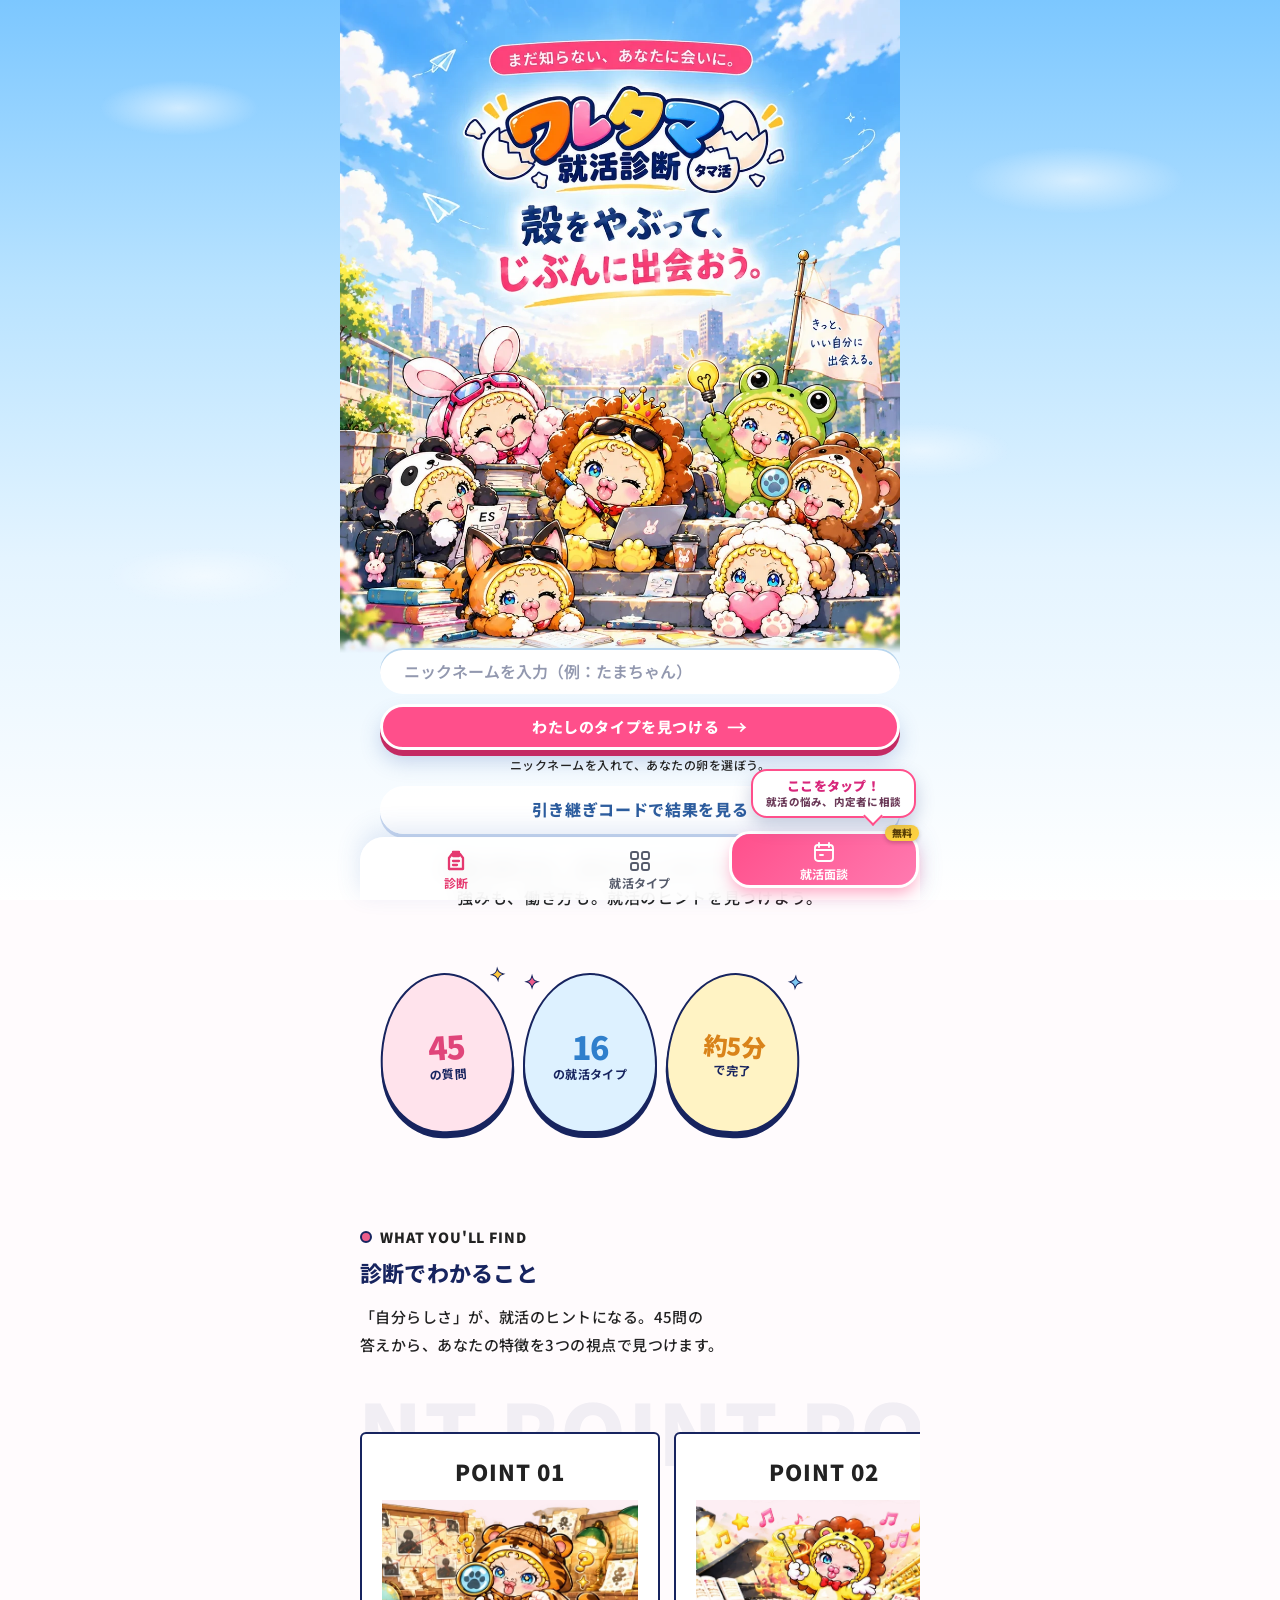
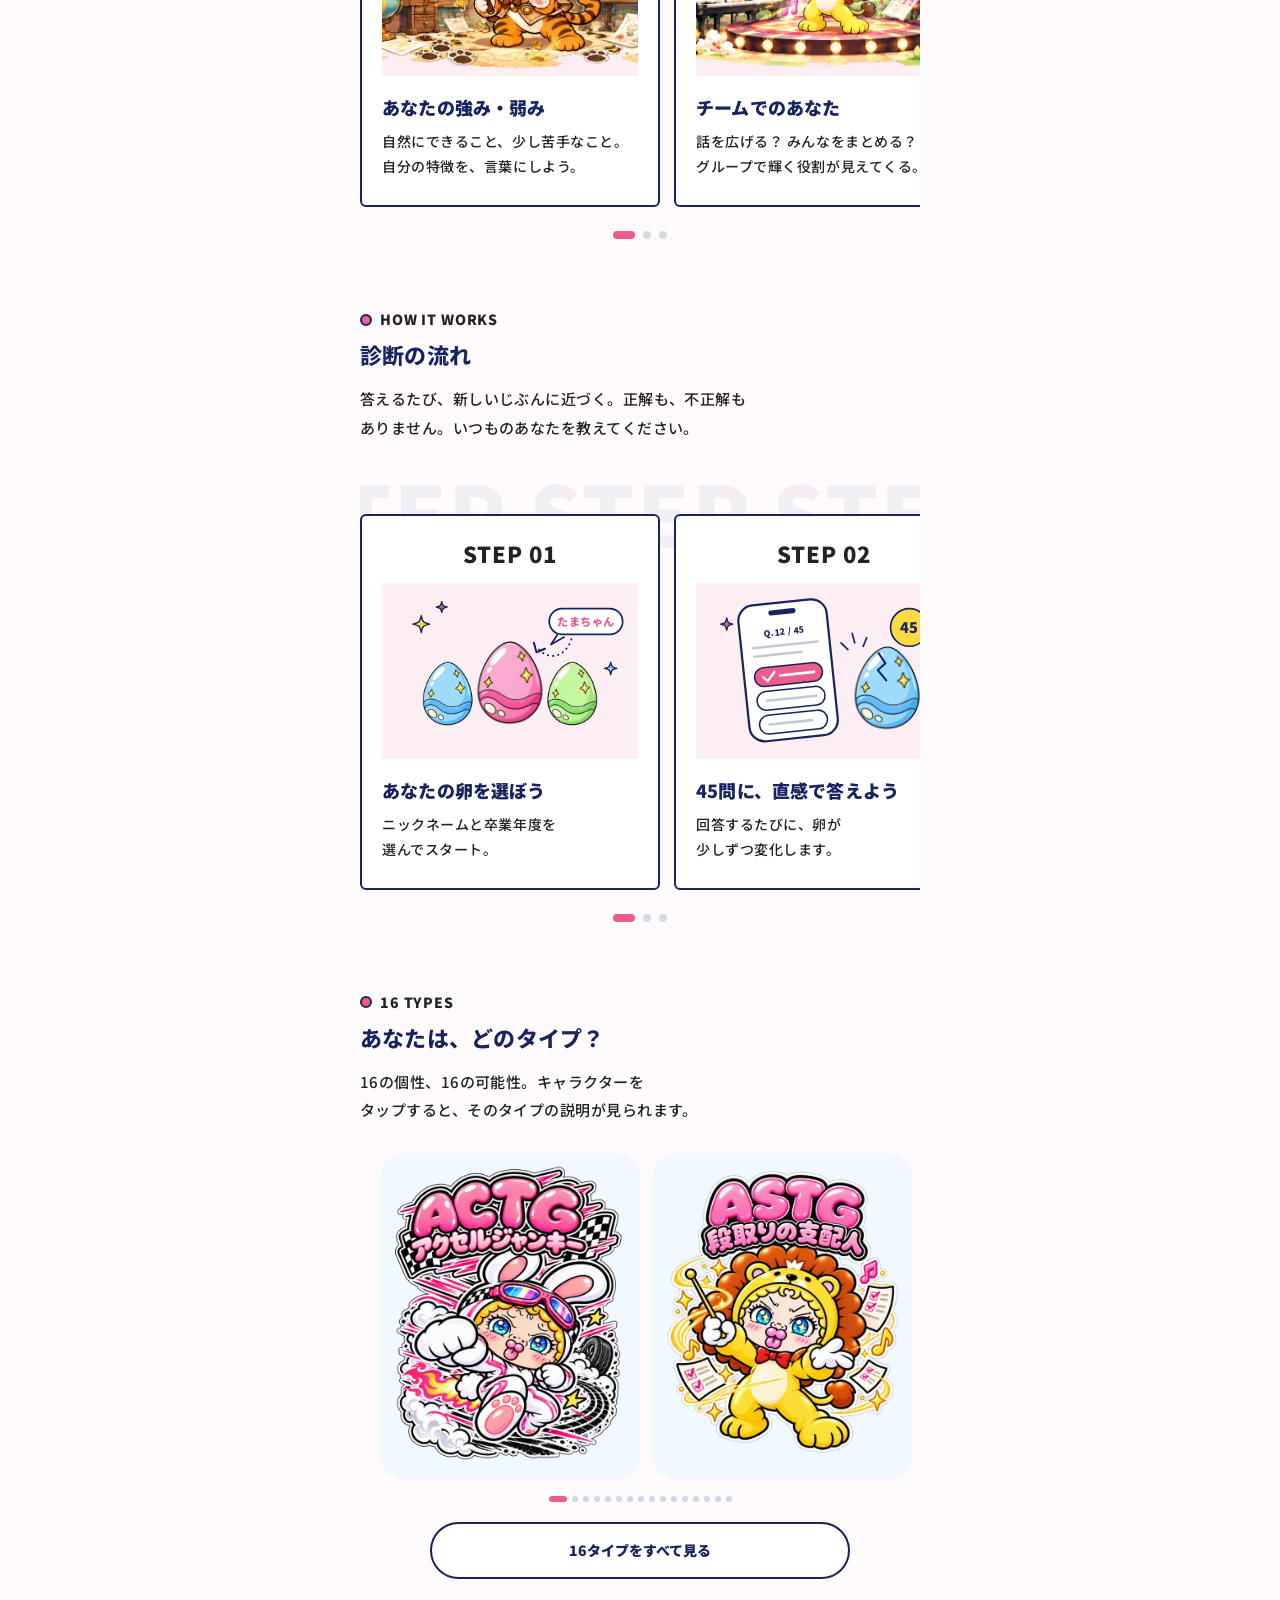
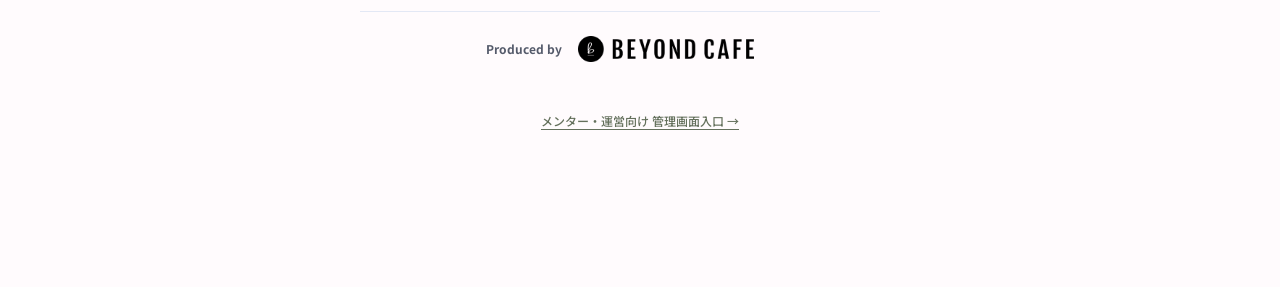
==== commit 80033ddc: "就活面談ページに、画面の下に固定の「先輩メンターに聞いてみる」ボタンを戻す（検証用ブランチ） - ピンクの横長ボタン（メンター3人の顔写真・「MENTOR／先輩メンターに聞いてみる」・矢印）を、スクロ" ====
--- a/index.html
+++ b/index.html
@@ -1,7 +1,7 @@
 <!DOCTYPE html>
 <!-- saved from url=(0052)https://tamakatsu-design.nakai-akihide.chatgpt.site/ -->
 <html lang="ja"><head><meta http-equiv="Content-Type" content="text/html; charset=UTF-8"><meta name="robots" content="noindex,nofollow"><meta property="og:type" content="website"><meta property="og:site_name" content="ワレタマ就活診断（タマ活）"><meta property="og:title" content="ワレタマ就活診断（タマ活）｜あなたの可能性が、孵化する。"><meta property="og:description" content="45問・約5分で、あなたの就活タイプ（16種類）がキャラクターで見つかる診断。強みも、働き方も、就活のヒントに。"><meta property="og:image" content="https://haru0101ma11ka09-crypto.github.io/tamakatsu-preview/assets/og-image.png"><meta property="og:image:width" content="1200"><meta property="og:image:height" content="630"><meta name="twitter:card" content="summary_large_image"><meta name="twitter:image" content="https://haru0101ma11ka09-crypto.github.io/tamakatsu-preview/assets/og-image.png"><meta name="viewport" content="width=device-width,initial-scale=1,viewport-fit=cover"><style>:root{color-scheme:light;box-sizing:border-box;padding-top:env(safe-area-inset-top,0px);padding-bottom:env(safe-area-inset-bottom,0px)}html{scroll-padding-top:env(safe-area-inset-top,0px)}body{margin:0;padding:0;font:14px -apple-system,BlinkMacSystemFont,sans-serif;background:#fff;color:#000}img{max-width:100%}[hidden]:not([hidden=until-found i]){display:none!important}</style><style>.mentor-management-entry{text-align:center;padding:12px 16px 24px;font-size:12px}.mentor-management-entry a{display:inline-block;padding:8px;color:#64705c;text-underline-offset:3px}.mentor-management-entry a:focus-visible{outline:3px solid #89a674;outline-offset:4px}</style></head><body>
-<title>ワレタマ就活診断（タマ活）｜あなたの可能性が、孵化する。</title><meta name="description" content="ニックネームを決めて卒業年度の卵を選ぼう。45問で卵にヒビが入り、あなたの就活タイプに合うキャラが生まれる、ワレタマ就活診断（タマ活）。"><link rel="icon" type="image/svg+xml" href="data:image/svg+xml,%3Csvg%20xmlns%3D%22http%3A%2F%2Fwww.w3.org%2F2000%2Fsvg%22%20viewBox%3D%220%200%2064%2064%22%3E%3Crect%20width%3D%2264%22%20height%3D%2264%22%20rx%3D%2216%22%20fill%3D%22%231d2638%22%2F%3E%3Cpath%20d%3D%22M32%2010C24%2010%2015%2031%2015%2041a17%2017%200%200%200%2034%200C49%2031%2040%2010%2032%2010Z%22%20fill%3D%22%23ef9952%22%2F%3E%3Cpath%20d%3D%22m32%2020-6%2011%2010%205-7%2012%22%20fill%3D%22none%22%20stroke%3D%22%231d2638%22%20stroke-width%3D%224%22%2F%3E%3C%2Fsvg%3E"><link rel="preconnect" href="https://fonts.googleapis.com/"><link rel="preconnect" href="https://fonts.gstatic.com/" crossorigin=""><link href="https://fonts.googleapis.com/css2?family=Noto+Sans+JP:wght@400;500;600;700;800;900&display=swap" rel="stylesheet"><link href="https://fonts.googleapis.com/css2?family=Dela+Gothic+One&text=BEYOND%E3%83%A1%E3%83%B3%E3%82%BF%E3%83%BC%E3%82%92%E3%81%94%E7%B4%B9%E4%BB%8B%EF%BC%81&display=swap" rel="stylesheet"><link rel="stylesheet" href="design.css"><link rel="stylesheet" href="pop.css"><link rel="stylesheet" href="redesign.css"><link rel="stylesheet" href="playful.css"><link rel="stylesheet" href="polished.css"><link rel="stylesheet" href="journey.css"><link rel="stylesheet" href="home-world.css"><link rel="stylesheet" href="tama-theme.css"><link rel="stylesheet" href="source-integration.css?v=nav4"><link rel="stylesheet" href="tama-v2.css?v=23"><link rel="stylesheet" href="tama-sky.css?v=2"><link rel="stylesheet" href="tama-type.css?v=39"><link rel="stylesheet" href="mentor-carousel.css?v=17"><link rel="stylesheet" href="home-mobile.css?v=11"><link rel="stylesheet" href="mentor-grid.css?v=21"><div class="shell"><header class="top tama-top"><a class="tama-wordmark" href="./" title="トップへ戻る"><img class="site-brand-logo" src="assets/waretama-brand-transparent.png" alt="ワレタマ 就活診断 タマ活（トップへ戻る）" width="2111" height="745"></a><small>いろんな個性。いろんな可能性。<span aria-hidden="true">✧</span></small></header><main id="app"></main></div><script src="site-config.js?v=4"></script><script src="mentors-data.js?v=9"></script><script src="diagnosis-data.js?v=questions-fix45"></script><script src="result-guidance.js?v=import-v45"></script><script>
+<title>ワレタマ就活診断（タマ活）｜あなたの可能性が、孵化する。</title><meta name="description" content="ニックネームを決めて卒業年度の卵を選ぼう。45問で卵にヒビが入り、あなたの就活タイプに合うキャラが生まれる、ワレタマ就活診断（タマ活）。"><link rel="icon" type="image/svg+xml" href="data:image/svg+xml,%3Csvg%20xmlns%3D%22http%3A%2F%2Fwww.w3.org%2F2000%2Fsvg%22%20viewBox%3D%220%200%2064%2064%22%3E%3Crect%20width%3D%2264%22%20height%3D%2264%22%20rx%3D%2216%22%20fill%3D%22%231d2638%22%2F%3E%3Cpath%20d%3D%22M32%2010C24%2010%2015%2031%2015%2041a17%2017%200%200%200%2034%200C49%2031%2040%2010%2032%2010Z%22%20fill%3D%22%23ef9952%22%2F%3E%3Cpath%20d%3D%22m32%2020-6%2011%2010%205-7%2012%22%20fill%3D%22none%22%20stroke%3D%22%231d2638%22%20stroke-width%3D%224%22%2F%3E%3C%2Fsvg%3E"><link rel="preconnect" href="https://fonts.googleapis.com/"><link rel="preconnect" href="https://fonts.gstatic.com/" crossorigin=""><link href="https://fonts.googleapis.com/css2?family=Noto+Sans+JP:wght@400;500;600;700;800;900&display=swap" rel="stylesheet"><link href="https://fonts.googleapis.com/css2?family=Dela+Gothic+One&text=BEYOND%E3%83%A1%E3%83%B3%E3%82%BF%E3%83%BC%E3%82%92%E3%81%94%E7%B4%B9%E4%BB%8B%EF%BC%81&display=swap" rel="stylesheet"><link rel="stylesheet" href="design.css"><link rel="stylesheet" href="pop.css"><link rel="stylesheet" href="redesign.css"><link rel="stylesheet" href="playful.css"><link rel="stylesheet" href="polished.css"><link rel="stylesheet" href="journey.css"><link rel="stylesheet" href="home-world.css"><link rel="stylesheet" href="tama-theme.css"><link rel="stylesheet" href="source-integration.css?v=nav4"><link rel="stylesheet" href="tama-v2.css?v=23"><link rel="stylesheet" href="tama-sky.css?v=2"><link rel="stylesheet" href="tama-type.css?v=39"><link rel="stylesheet" href="mentor-carousel.css?v=17"><link rel="stylesheet" href="home-mobile.css?v=11"><link rel="stylesheet" href="types-page.css?v=3"><link rel="stylesheet" href="consult-page.css?v=3"><link rel="stylesheet" href="mentor-grid.css?v=25"><div class="shell"><header class="top tama-top"><a class="tama-wordmark" href="./" title="トップへ戻る"><img class="site-brand-logo" src="assets/waretama-brand-transparent.png" alt="ワレタマ 就活診断 タマ活（トップへ戻る）" width="2111" height="745"></a><small>いろんな個性。いろんな可能性。<span aria-hidden="true">✧</span></small></header><main id="app"></main></div><script src="site-config.js?v=4"></script><script src="mentors-data.js?v=9"></script><script src="diagnosis-data.js?v=questions-fix45"></script><script src="result-guidance.js?v=import-v45"></script><script>
 const axes=[{name:'行動',letters:['A','D'],labels:['即応','熟考']},{name:'環境',letters:['C','S'],labels:['挑戦','安定']},{name:'関係',letters:['T','I'],labels:['協働','独立']},{name:'価値観',letters:['G','P'],labels:['自己実現','社会貢献']}];
 const questions=importedDiagnosis.questions.map(q=>({id:q.id,axis:['action','environment','relation','motivation'].indexOf(q.axis),q:q.text,measures:q.measures,tieBreaker:q.tieBreaker}));
 const PAGE_SIZE=4;
@@ -515,16 +515,17 @@
 }
 function wirePage(){app.querySelectorAll('[data-go-line]').forEach(b=>b.onclick=()=>showLine());app.querySelectorAll('[data-go-profiles]').forEach(b=>b.onclick=showAdvisors);app.querySelectorAll('[data-go-consult]').forEach(b=>b.onclick=showConsultation);}
 function showLine(){showConsultation();}
-function showConsultation(){quizCleanup();step=72;const done=contactReady&&answeredCount()===questions.length;app.innerHTML=`<section class="support-page consultation-page bc-page">
+function showConsultation(){quizCleanup();step=72;app.innerHTML=`<section class="support-page consultation-page bc-page">
 <div class="bc-brand"><img src="assets/beyond-cafe-official.png" alt="BEYOND CAFE" width="215" height="52"></div>
-<div class="bc-hero"><p class="bc-chip"><b>キャリア面談</b></p><h1>キャリアデザイナーが<span class="nb">1on1面談を通じて、</span><span class="nb">あなたの挑戦を</span><span class="nb">一気に加速させます。</span></h1><p class="bc-lead">BEYOND CAFEのキャリア面談は、あなただけのビジョンを徹底的に言語化し、ビジョン達成のための最適な企業をご紹介するサービスです。</p>
-<div class="bc-flags"><span>学生の利用は無料</span><span>オンライン</span></div></div>
-<div class="bc-entry"><p class="bc-eyebrow">${done?'診断結果を、次の一歩につなげよう':'診断前の方も、そのまま相談へ'}</p><h2>${done?'あなたらしさを、一緒に深める。':'まずは、公式LINEから。'}</h2><p>${done?'結果を見て気になったことや、経験とのつながりを話してみませんか。':'先に診断を受ける必要はありません。今いちばん気になることから、話してみましょう。'}</p>${(()=>{const u=window.TAMAKATSU_CONFIG?.consultLineUrl||window.TAMAKATSU_CONFIG?.officialLineUrl||'';return u?`<a class="bc-btn" href="${esc(u)}" target="_blank" rel="noopener noreferrer">公式LINEを追加して面談へ<span aria-hidden="true">→</span></a><small>追加すると、面談の予約案内が届きます。</small>`:`<button class="bc-btn" data-go-line>公式LINEの予約案内を見る<span aria-hidden="true">→</span></button><small>公式LINE・予約機能は準備中です。</small>`})()}</div>
-<section class="bc-sec"><p class="bc-eyebrow">相談できること</p><h2>今、どんなことを話したい？</h2><div class="bc-list"><button data-go-line><b>自分の強みがわからない</b><span>経験から、自分らしさを見つける</span></button><button data-go-line><b>企業選びに迷っている</b><span>大切にしたい就活の軸を整理する</span></button><button data-go-line><b>面接でうまく伝えたい</b><span>自分の言葉で話す準備をする</span></button></div></section>
-<section class="bc-sec bc-promise"><p class="bc-eyebrow">私たちの約束</p><h2>就活生の意思を無視した<span class="nb">紹介はしません。</span></h2><p>BEYOND CAFEは、「働くを通じて人生を豊かにする若者を増やす」という思いでできたサービスです。キャリアや意思を無視したサービス提供は行いません。</p></section>
-<section class="bc-sec"><p class="bc-eyebrow">面談の流れ</p><h2>面談までの流れ</h2><ol class="bc-steps"><li><b>01</b><div><strong>公式LINEを追加する</strong><span>ボタンから、友だち追加をします。</span></div></li><li><b>02</b><div><strong>案内に沿って面談を予約</strong><span>相談したいことを、今の言葉で大丈夫。</span></div></li><li><b>03</b><div><strong>1on1で、一歩を考える</strong><span>キャリアデザイナーと一緒に整理します。</span></div></li></ol></section>
-<section class="bc-sec bc-senpai"><button type="button" class="mentor-entry" data-go-profiles><span class="me-en" aria-hidden="true">MENTOR</span><span class="me-ja">メンターをご紹介</span><span class="me-sub">少し先を歩いた先輩に、気軽に聞いてみよう！</span><span class="me-arrow" aria-hidden="true"><svg viewBox="0 0 24 24"><path d="M4 12h15M13 6l6 6-6 6"/></svg></span></button></section>
-<p class="bc-source">サービス内容はBEYOND CAFE公式サイトの案内をもとに掲載しています。<a href="https://service.beyond-cafe.com/cd/" target="_blank" rel="noopener noreferrer">公式サイト ↗</a></p></section>`;wirePage();scrollTop();}
+<div class="bc-hero"><p class="bc-chip"><b>キャリア面談</b></p><h1>就活の悩みから、<span class="nb">納得できる内定まで。</span></h1><p class="bc-sub">自己分析、企業選び、ES・面接対策まで。</p><p class="bc-lead">BEYOND CAFEのキャリア面談では、専任のキャリアデザイナーが1on1であなたの就活をサポート。</p><p class="bc-lead">過去の経験や価値観からあなたの強みを見つけ、将来なりたい姿を一緒に考えます。</p><p class="bc-lead">企業を紹介して終わりではなく、<b>自分が納得できるキャリア選択ができるよう、就活の各ステップに伴走します。</b></p><div class="bc-flags"><span>学生の利用は完全無料</span><span>オンライン対応</span></div><div class="bc-cta"><button type="button" class="bc-go" data-go-profiles>無料でキャリアデザイナーに相談する<span aria-hidden="true">→</span></button></div></div>
+<nav class="bc-index" aria-label="このページでわかること"><p class="bc-index-title">このページでわかること</p><ol><li><a href="#bc-support"><b>01</b><span>受けられる5つのサポート</span><i aria-hidden="true">↓</i></a></li><li><a href="#bc-values"><b>02</b><span>BEYOND CAFEが大切にしていること</span><i aria-hidden="true">↓</i></a></li><li><a href="#bc-fit"><b>03</b><span>こんな悩みを持つ就活生におすすめ</span><i aria-hidden="true">↓</i></a></li><li><a href="#bc-designer"><b>04</b><span>キャリアデザイナーの紹介</span><i aria-hidden="true">↓</i></a></li><li><a href="#bc-flow"><b>05</b><span>面談までの流れ</span><i aria-hidden="true">↓</i></a></li></ol></nav>
+<section class="bc-sec" id="bc-support"><p class="bc-eyebrow"><b>01</b>SUPPORT</p><h2>受けられる5つのサポート</h2><ol class="bc-sup"><li><span class="bc-sup-n" aria-hidden="true">1</span><h3>自己分析・強みの発見</h3><p class="bc-sup-lead">自分でも気づかなかった強みが見えてくる。</p><p>学生時代の経験やモチベーションの源泉を一緒に深掘り。自分の強みや大切にしている価値観を言語化します。</p></li><li><span class="bc-sup-n" aria-hidden="true">2</span><h3>就活軸・キャリアビジョンの整理</h3><p class="bc-sup-lead">「なんとなく」の企業選びから卒業する。</p><p>将来どんな人になりたいのか、どんな働き方をしたいのか。理想の未来から逆算して、自分に合った企業選びの基準を明確にします。</p></li><li><span class="bc-sup-n" aria-hidden="true">3</span><h3>あなたに合った企業の紹介</h3><p class="bc-sup-lead">知名度だけでは出会えない、自分に合う企業を。</p><p>あなたの価値観や将来の目標を踏まえ、相性のよい企業をご紹介。業界や企業の特徴を理解しながら、選択肢を広げていきます。</p></li><li><span class="bc-sup-n" aria-hidden="true">4</span><h3>ES添削・面接対策</h3><p class="bc-sup-lead">あなたの魅力を、企業に伝わる言葉へ。</p><p>ガクチカや自己PR、志望動機の整理から面接練習まで。経験を振り返りながら、自分の言葉で魅力を伝えられるようサポートします。</p></li><li><span class="bc-sup-n" aria-hidden="true">5</span><h3>内定後の意思決定サポート</h3><p class="bc-sup-lead">内定をゴールにしない、後悔のない就活へ。</p><p>複数の企業で迷ったときも、将来の目標や自分の価値観に立ち返りながら整理。納得して進路を決められるよう、一緒に考えます。</p></li></ol></section>
+<section class="bc-sec bc-promise" id="bc-values"><p class="bc-eyebrow"><b>02</b>VALUES</p><h2>BEYOND CAFEが大切にしていること</h2><p class="bc-quote">企業に合わせる就活ではなく、自分の未来から考える就活を。</p><p>BEYOND CAFEでは、ただ企業を紹介することを目的としていません。</p><p>大切なのは、あなたが将来どんな人生を送りたいのか、どんな環境なら自分らしく挑戦できるのか。</p><p>キャリアデザイナーは、一方的に正解を教えるのではなく、あなた自身の中にある答えを一緒に探していきます。</p><p><b>あなたの意思を無視した企業紹介は行いません。</b></p></section>
+<section class="bc-sec" id="bc-fit"><p class="bc-eyebrow"><b>03</b>FOR YOU</p><h2>こんな悩みを持つ就活生におすすめ</h2><ul class="bc-check"><li>自己分析をしているけど、自分の強みがわからない</li><li>やりたい仕事や将来の目標がまだ決まっていない</li><li>自分に合う業界や企業がわからない</li><li>ガクチカや自己PRがうまくまとまらない</li><li>面接で何を話せばいいかわからない</li><li>内定はあるけれど、本当にこの会社でいいか迷っている</li></ul><p class="bc-note"><b>悩みがまとまっていなくても大丈夫。今の気持ちから、一緒に整理していきましょう。</b></p></section>
+<section class="bc-sec" id="bc-designer"><p class="bc-eyebrow"><b>04</b>CAREER DESIGNER</p><h2>キャリアデザイナーの紹介</h2><p class="bc-quote">あなたの就活に、一緒に向き合うパートナー。</p><p>BEYOND CAFEのキャリアデザイナーは、就活の悩みだけでなく、将来の目標や大切にしたい価値観にも向き合います。</p><p>「何から始めたらいいかわからない」という段階でも大丈夫。</p><p>あなたの話を聞きながら、次に何をすべきかを一緒に考えます。</p></section>
+<section class="bc-sec" id="bc-flow"><p class="bc-eyebrow"><b>05</b>FLOW</p><h2>面談までの流れ</h2><ol class="bc-steps"><li><b>01</b><div><strong>公式LINEを追加</strong><span>まずは公式LINEを友だち追加。</span></div></li><li><b>02</b><div><strong>面談を予約する</strong><span>LINEに届く案内に沿って、面談を予約します。</span></div></li><li><b>03</b><div><strong>キャリアデザイナーと1on1面談</strong><span>今の悩みや将来のことを話しながら、これからの就活を一緒に考えます。</span></div></li></ol></section>
+<section class="bc-sec bc-close"><h2>まずは、今の悩みを話してみませんか？</h2><p>就活の正解が、最初からわかっている必要はありません。</p><p>一人では見つけにくい強みも、将来の選択肢も、誰かと話すことで見えてくることがあります。</p><p><b>あなたが納得できる未来を、一緒に考えましょう。</b></p><div class="bc-cta"><button type="button" class="bc-go" data-go-profiles>無料でキャリア面談を予約する<span aria-hidden="true">→</span></button><small>学生の利用は完全無料｜オンライン対応</small></div></section>
+<p class="bc-source">サービス内容はBEYOND CAFE公式サイトの案内をもとに掲載しています。<a href="https://service.beyond-cafe.com/cd/" target="_blank" rel="noopener noreferrer">公式サイト ↗</a></p><button type="button" class="bc-float" data-go-profiles aria-label="先輩メンターの紹介を見る"><span class="bc-float-faces" aria-hidden="true">${(window.MENTORS||[]).slice(0,3).map(m=>`<img src="${esc(m.photo)}" alt="" width="40" height="40" loading="lazy" decoding="async">`).join('')}</span><span class="bc-float-text"><small>MENTOR</small>先輩メンターに聞いてみる</span><span class="bc-float-arrow" aria-hidden="true">→</span></button></section>`;wirePage();app.querySelectorAll('.bc-index a').forEach(l=>l.onclick=e=>{e.preventDefault();const t=document.querySelector(l.getAttribute('href'));if(t)t.scrollIntoView({behavior:matchMedia('(prefers-reduced-motion: reduce)').matches?'auto':'smooth',block:'start'})});scrollTop();}
 function mentorPhoto(m,i){return `<div class="mc-photo"><img src="${esc(m.photo)}" alt="${esc(m.name)}の写真" width="800" height="1000" ${i?'loading="lazy"':''} decoding="async">${mentorType(m)?`<span class="mc-chara" aria-hidden="true"><img src="assets/result-cast/${esc(m.type)}.webp?v=uncut2" alt="" width="560" height="700" ${i?'loading="lazy"':''} decoding="async"></span>`:''}<p class="mc-catch">${esc(m.catch)}</p></div>`;}
 function mentorType(m){return m&&m.type&&documentCharacters[m.type]?documentCharacters[m.type]:null;}
 function mentorTypeLabel(m){const t=mentorType(m);return t?`<p class="mc-type"><span>診断タイプ</span><b>${esc(t.name)}</b></p>`:'';}
@@ -615,7 +616,8 @@
 const sharedCodes=Array.from({length:16},(_,n)=>axes.map((axis,i)=>axis.letters[n>>(3-i)&1]).join(''));const sharedParams=new URLSearchParams(location.search);const sharedCode=sharedParams.get('result');if(sharedCodes.includes(sharedCode)){sharedView=true;nickname=(sharedParams.get('n')||'').trim().slice(0,20)||'ともだち';graduation=1;rareRoll=sharedParams.get('r')==='1';contactReady=true;answers=questions.map((q,i)=>q.measures===sharedCode[q.axis]?(i%3===0?4:5):(i%2===0?2:1));showResult();}else{const entryPage=new URLSearchParams(location.search).get("page");if(entryPage==="types")showTypes();else if(entryPage==="advisors")showAdvisors();else if(entryPage==="line")showLine();else if(entryPage==="consult")showConsultation();else home();}
 
 function diagnosisEntry(){if(contactReady&&answeredCount()===questions.length)showResult();else if(answeredCount()>0)showQuizPage(Math.floor(Math.max(0,firstUnansweredQuestion())/PAGE_SIZE));else home();}
-function showTypes(){quizCleanup();step=70;app.innerHTML=`<section class="type-directory"><p class="page-kicker">16の個性、16の可能性</p><h1>あなたは、どの<span class="hl">就活タイプ</span>？</h1><p class="page-intro">タイプを選んで、強みや自分らしい働き方を見てみよう。</p><div class="axis-primer"><h2>タイプをつくる、4つの軸</h2><div class="axis-cards">${axes.map((a,i)=>`<div class="axis-card" style="--c:${['#e45c76','#4992da','#e9a421','#2aa47e'][i]}"><strong>${a.name}</strong><span class="axis-sides"><em><b>${a.letters[0]}</b>${a.labels[0]}</em><em><b>${a.letters[1]}</b>${a.labels[1]}</em></span></div>`).join('')}</div><small>4つの軸の組み合わせで16タイプ。どちらが優れているかを示すものではありません。</small></div><div class="type-directory-grid">${Object.entries(documentCharacters).map(([code,t])=>`<button class="directory-card" data-type-page="${code}"><img src="assets/result-cast/${code}.webp?v=uncut2" alt="" loading="lazy"><span>${esc(t.name)}</span><small>${code}</small></button>`).join('')}</div></section>`;app.querySelectorAll('[data-type-page]').forEach(b=>b.onclick=()=>showTypeInfo(b.dataset.typePage));scrollTop();}
+function showTypes(){quizCleanup();step=70;app.innerHTML=`<section class="type-directory"><div class="td-head"><p class="td-label">16 TYPES</p><h1>あなたは、どの<span class="hl">就活タイプ</span>？</h1><p class="td-lead">16の個性、16の可能性。気になるタイプを選んで、強みや自分らしい働き方を見てみよう。</p></div><div class="td-axes"><p class="td-label">HOW TYPES WORK</p><h2>タイプは、<span class="nb">4文字でできている</span></h2><p class="td-lead">45問の答えから、4つの軸のどちらに近いかを調べて、1文字ずつ決まります。</p><div class="td-stage" aria-hidden="true"><div class="td-code">${axes.map((a,i)=>`<span class="td-egg" style="--c:${['#E0457A','#2F7FCC','#D9831A','#2AA47E'][i]};--bg:${['#FFE3EC','#DDF1FF','#FFF3C4','#DDF5EA'][i]}"><b>${a.letters[0]}<i>/</i>${a.letters[1]}</b><small>${a.name}</small></span>`).join('')}</div><div class="td-born"><img alt="" width="560" height="700" decoding="async"><p><span class="td-born-code"></span><b class="td-born-name"></b><em>が誕生！</em></p></div></div><button type="button" class="td-replay" id="td-replay" hidden>▶ もう一度見る</button><ol class="td-axis-list">${axes.map((a,i)=>`<li class="td-axis" style="--c:${['#E0457A','#2F7FCC','#D9831A','#2AA47E'][i]};--bg:${['#FFE3EC','#DDF1FF','#FFF3C4','#DDF5EA'][i]}"><p class="td-axis-name"><span>${i+1}文字め</span>${a.name}</p><div class="td-sides"><span class="td-side"><b>${a.letters[0]}</b>${a.labels[0]}</span><span class="td-or" aria-label="または">or</span><span class="td-side"><b>${a.letters[1]}</b>${a.labels[1]}</span></div></li>`).join('')}</ol><p class="td-example"><span>たとえば</span><b>ACTG</b>＝即応・挑戦・協働・自己実現 →「${esc(documentCharacters.ACTG.name)}」</p><p class="td-note">どちらが優れているかを示すものではありません。どの文字にも、それぞれの良さがあります。</p></div><h2 class="td-grid-title">16タイプを見てみよう</h2><div class="type-directory-grid">${Object.entries(documentCharacters).map(([code,t])=>`<button class="directory-card" data-type-page="${code}"><img src="assets/result-cast/${code}.webp?v=uncut2" alt="" loading="lazy"><span>${esc(t.name)}</span><small>${code}</small></button>`).join('')}</div></section>`;app.querySelectorAll('[data-type-page]').forEach(b=>b.onclick=()=>showTypeInfo(b.dataset.typePage));scrollTop();typeStageAnim();}
+function typeStageAnim(){const st=app.querySelector('.td-stage');if(!st)return;if(matchMedia('(prefers-reduced-motion: reduce)').matches)return;const eggs=[...st.querySelectorAll('.td-egg')],born=st.querySelector('.td-born'),img=born.querySelector('img'),btn=document.getElementById('td-replay');const codes=Object.keys(documentCharacters);let timers=[],running=false,last='';const clear=()=>{timers.forEach(t=>clearTimeout(t));timers=[]};const later=(fn,ms)=>timers.push(setTimeout(()=>{if(!document.body.contains(st)){clear();return}fn()},ms));const play=()=>{if(running)return;running=true;clear();btn.hidden=true;let code;do{code=codes[Math.floor(Math.random()*codes.length)]}while(code===last&&codes.length>1);last=code;new Image().src=`assets/result-cast/${code}.webp?v=uncut2`;st.classList.remove('is-born');st.classList.add('is-spin');eggs.forEach((e,i)=>{const b=e.querySelector('b');e.classList.remove('is-set');let k=0;const spin=()=>{b.textContent=axes[i].letters[k++%2]};spin();const iv=setInterval(spin,110);timers.push(iv);later(()=>{clearInterval(iv);b.textContent=code[i];e.classList.add('is-set')},700+i*380)});later(()=>{img.src=`assets/result-cast/${code}.webp?v=uncut2`;born.querySelector('.td-born-code').textContent=code;born.querySelector('.td-born-name').textContent=documentCharacters[code].name;st.classList.add('is-born')},700+3*380+500);later(()=>{st.classList.remove('is-spin');running=false;btn.hidden=false},700+3*380+500+3200);};btn.onclick=()=>{st.classList.remove('is-born');setTimeout(play,250)};if('IntersectionObserver' in window){const io=new IntersectionObserver(es=>{if(es[0].isIntersecting){io.disconnect();play()}},{threshold:.5});io.observe(st)}else play();}
 function showTypeInfo(code){const entry=documentCharacters[code];if(!entry)return showTypes();quizCleanup();step=71;const selected=axes.map((a,i)=>a.letters.indexOf(code[i])),index=selected.reduce((v,x)=>v*2+x,0),p=resultProfiles[index],r=importedDiagnosis.results.find(x=>x.code===code);app.innerHTML=`<section class="type-info"><nav class="crumbs" aria-label="現在の位置"><button type="button" id="crumb-home">ホーム</button><span aria-hidden="true">›</span><button type="button" id="all-types-back">就活タイプ</button><span aria-hidden="true">›</span><span aria-current="page">${esc(entry.name)}</span></nav><div class="type-info-hero ${vignetteCodes.includes(code)?'has-vignette':''}"><p class="page-kicker">就活タイプ紹介</p><h1 class="type-info-title"><span class="visually-hidden">${esc(entry.name)}（${code}）</span><img class="original-result-title" src="assets/result-titles/${code}.webp" alt=""></h1>${character(index,code)}</div><h2>${esc(r.catchCopy)}</h2><p>${esc(p.strength)}</p><section class="ti-sec"><h2>あなたの強み</h2><p class="ti-lead">${esc(r.s01.oneline)}</p><p>${esc(r.s01.strengths)}</p></section><section class="ti-sec"><h2>つまずきやすいところ</h2><p class="ti-lead">${esc(r.s02.oneline)}</p><p>${esc(r.s02.cover)}</p></section><section class="ti-sec"><h2>グループディスカッションでの役割</h2><p class="ti-lead">${esc(r.s03.role)}</p><p>${esc(r.s03.behavior)}</p></section><section class="ti-sec"><h2>向いている仕事</h2><p class="ti-lead">${esc(r.s08.jobs)}</p><p>相性の良い業界：${esc(r.s08.industries)}</p></section><section class="ti-sec"><h2>今日からできること</h2><p>${esc(p.actions[0])}</p></section><p class="type-info-note">これはタイプの紹介です。あなた自身の結果は、45問の回答から確認できます。</p><button class="cta" id="type-diagnose">自分のタイプを診断する</button></section>`;document.getElementById('all-types-back').onclick=showTypes;document.getElementById('crumb-home').onclick=home;document.getElementById('type-diagnose').onclick=diagnosisEntry;scrollTop();}
 function mountSiteNavigation(){const nav=document.createElement('nav');nav.className='site-bottom-nav';nav.setAttribute('aria-label','メインメニュー');const icons={diagnose:'<path d="M8 5h8l3 4v11H5V9zM9 12h6M9 16h4M9 3h6v4H9z"/>',types:'<rect x="3" y="3" width="7" height="7" rx="2"/><rect x="14" y="3" width="7" height="7" rx="2"/><rect x="3" y="14" width="7" height="7" rx="2"/><rect x="14" y="14" width="7" height="7" rx="2"/>',consult:'<rect x="3" y="5" width="18" height="16" rx="3"/><path d="M7 3v4M17 3v4M3 10h18M8 15h3"/>',line:'<path d="M20 11a8 8 0 0 1-8 8H7l-4 3v-6a9 9 0 1 1 17-5zM7 10h9M7 14h6"/>',profiles:'<circle cx="12" cy="7" r="4"/><path d="M4 21v-2c0-7 16-7 16 0v2"/>'};const items=[['diagnose','診断','診断を受ける'],['types','就活タイプ','就活タイプ'],['consult','就活面談','就活面談']];nav.innerHTML=items.map(([id,label,aria])=>`<button data-main-nav="${id}" aria-label="${aria}"><span><svg viewBox="0 0 24 24" aria-hidden="true">${icons[id]}</svg></span>${label}</button>`).join('');document.body.append(nav);const cb=nav.querySelector('[data-main-nav="consult"]');if(cb){cb.classList.add('is-cta');cb.insertAdjacentHTML('beforeend','<i class="nav-free" aria-hidden="true">無料</i><em class="nav-bubble" aria-hidden="true">ここをタップ！<small>就活の悩み、内定者に相談</small></em>');}const actions={diagnose:diagnosisEntry,types:showTypes,consult:showConsultation,line:showLine};nav.querySelectorAll('button').forEach(b=>b.onclick=()=>{quizCleanup();actions[b.dataset.mainNav]();});function refresh(){const selected=step===70||step===71?'types':step===64||step===65||step===72?'consult':step===73?'line':'diagnose';nav.querySelectorAll('button').forEach(b=>{if(b.dataset.mainNav===selected)b.setAttribute('aria-current','page');else b.removeAttribute('aria-current');});document.body.classList.toggle('is-answering',step>=0&&step<61);document.body.classList.toggle('is-beyond',step===72);document.body.classList.toggle('is-hatching',step===61);nav.classList.toggle('on-consult',selected==='consult');nav.classList.toggle('no-bubble',!!document.querySelector('.fixed-cta,.result-next-fixed'));}new MutationObserver(refresh).observe(app,{childList:true});refresh();}
 
--- a/types-page.css
+++ b/types-page.css
@@ -0,0 +1,72 @@
+/* 就活タイプのページ（一覧）：見出しと「タイプは、4文字でできている」
+   トップと同じ形（● 英字ラベル → 大きな見出し → 説明、左そろえ）。色はワレタマの4色 */
+html body #app .type-directory{--td-ink:#17245F;--td-sub:#4A5370;--td-pink:#EC5D8B}
+
+/* 見出し */
+html body #app .type-directory .td-head{order:0;margin:8px 0 0;text-align:left}
+html body #app .type-directory .td-label{display:flex!important;align-items:center;gap:8px;margin:0 0 10px!important;font-size:14px!important;line-height:1.2!important;font-weight:900!important;letter-spacing:.06em!important;color:var(--td-ink)!important;font-family:"Noto Sans JP",sans-serif!important}
+html body #app .type-directory .td-label::before{content:"";width:12px;height:12px;border-radius:50%;background:var(--td-pink);border:2px solid var(--td-ink);box-sizing:border-box;flex:0 0 auto}
+html body #app .type-directory .td-head h1{margin:0!important;font-size:30px!important;line-height:1.4!important;font-weight:900!important;color:var(--td-ink)!important;font-family:"Noto Sans JP",sans-serif!important}
+html body #app .type-directory .td-head h1 .hl{color:var(--td-pink)!important}
+html body #app .type-directory .td-lead{margin:12px 0 0!important;font-size:15px!important;line-height:1.85!important;font-weight:500!important;color:var(--td-sub)!important;letter-spacing:.03em!important}
+
+/* タイプは、4文字でできている */
+html body #app .type-directory .td-axes{order:0;margin:36px 0 0;padding:26px 20px 24px;background:#fff;border:2px solid var(--td-ink);border-radius:24px;box-shadow:0 6px 0 var(--td-ink)}
+html body #app .type-directory .td-axes h2{margin:0!important;font-size:22px!important;line-height:1.45!important;font-weight:900!important;color:var(--td-ink)!important;font-family:"Noto Sans JP",sans-serif!important}
+
+/* 4つのたまご（1文字ずつ） */
+html body #app .type-directory .td-code{display:grid;grid-template-columns:repeat(4,1fr);gap:8px;margin:22px 0 20px}
+html body #app .type-directory .td-egg{display:grid;justify-items:center;align-content:center;gap:4px;aspect-ratio:5/6;background:var(--bg);border:2px solid var(--td-ink);border-radius:50% 50% 46% 46% / 58% 58% 42% 42%;box-shadow:0 4px 0 var(--td-ink)}
+html body #app .type-directory .td-egg b{font-size:22px;line-height:1;font-weight:900;color:var(--c);font-family:"Noto Sans JP",sans-serif;letter-spacing:.02em}
+html body #app .type-directory .td-egg b i{font-style:normal;font-size:14px;color:#9AA3B8;margin:0 1px}
+html body #app .type-directory .td-egg small{font-size:12px!important;font-weight:800!important;color:var(--td-ink)!important;line-height:1.2!important}
+
+/* 4つの軸 */
+html body #app .type-directory .td-axis-list{list-style:none;margin:0;padding:0;display:grid;gap:10px}
+html body #app .type-directory .td-axis{margin:0;padding:12px 14px;border-radius:16px;background:var(--bg)}
+html body #app .type-directory .td-axis-name{display:flex!important;align-items:center;gap:8px;margin:0 0 8px!important;font-size:16px!important;line-height:1.3!important;font-weight:900!important;color:var(--td-ink)!important}
+html body #app .type-directory .td-axis-name span{font-size:11px;font-weight:800;color:#fff;background:var(--c);border-radius:999px;padding:3px 9px;letter-spacing:.04em}
+html body #app .type-directory .td-sides{display:grid;grid-template-columns:1fr auto 1fr;align-items:center;gap:6px}
+html body #app .type-directory .td-side{display:flex;align-items:center;gap:8px;background:#fff;border-radius:999px;padding:6px 12px 6px 6px;font-size:15px;font-weight:800;color:var(--td-ink);min-width:0;white-space:nowrap}
+html body #app .type-directory .td-side b{flex:0 0 auto;display:grid;place-items:center;width:28px;height:28px;border-radius:50%;background:var(--c);color:#fff;font-size:14px;font-weight:900;font-family:"Noto Sans JP",sans-serif}
+html body #app .type-directory .td-or{font-size:11px;font-weight:900;color:#8A93A8;letter-spacing:.06em}
+
+/* たとえば・注意書き */
+html body #app .type-directory .td-example{margin:18px 0 0!important;padding:12px 14px!important;border:1.5px dashed #F2B6CA;border-radius:14px;font-size:14px!important;line-height:1.75!important;color:var(--td-ink)!important;font-weight:600!important}
+html body #app .type-directory .td-example span{display:inline-block;font-size:11px;font-weight:900;color:#fff;background:var(--td-pink);border-radius:999px;padding:2px 9px;margin-right:6px}
+html body #app .type-directory .td-example b{font-weight:900;color:var(--td-pink);letter-spacing:.06em;margin-right:4px}
+html body #app .type-directory .td-note{margin:12px 0 0!important;font-size:13px!important;line-height:1.75!important;color:var(--td-sub)!important}
+
+/* 一覧の見出し */
+html body #app .type-directory .td-grid-title{order:1;margin:44px 0 16px!important;font-size:22px!important;line-height:1.45!important;font-weight:900!important;color:var(--td-ink)!important;font-family:"Noto Sans JP",sans-serif!important}
+html body #app .type-directory .type-directory-grid{order:2}
+
+@media (max-width:359px){html body #app .type-directory .td-side{font-size:13px;padding-right:8px}}
+
+/* ===== 4つのたまごが、スロットのように回って、タイプが決まり、キャラクターが誕生するアニメーション ===== */
+html body #app .type-directory .td-stage{position:relative;margin:22px 0 20px}
+html body #app .type-directory .td-stage .td-code{margin:0}
+html body #app .type-directory .td-egg{transition:transform .25s ease}
+html body #app .type-directory .td-stage.is-spin .td-egg:not(.is-set){animation:td-shake .22s ease-in-out infinite alternate}
+html body #app .type-directory .td-stage.is-spin .td-egg:not(.is-set) b{opacity:.85}
+html body #app .type-directory .td-egg.is-set{animation:td-pop .4s cubic-bezier(.3,1.6,.5,1)}
+html body #app .type-directory .td-stage.is-spin .td-egg b{font-size:28px}
+@keyframes td-shake{from{transform:rotate(-5deg)}to{transform:rotate(5deg)}}
+@keyframes td-pop{0%{transform:scale(.8)}100%{transform:scale(1)}}
+/* キャラクター誕生 */
+html body #app .type-directory .td-born{position:absolute;inset:-10px -6px;display:grid;grid-template-columns:42% 1fr;align-items:center;gap:10px;padding:8px 12px;background:radial-gradient(circle at 25% 50%,#FFF6CC 0 30%,#fff 62%);border-radius:20px;opacity:0;transform:scale(.9);pointer-events:none;transition:opacity .35s ease,transform .45s cubic-bezier(.3,1.5,.5,1)}
+html body #app .type-directory .td-stage.is-born .td-born{opacity:1;transform:none}
+html body #app .type-directory .td-born img{width:100%;height:auto;max-height:150px;object-fit:contain}
+html body #app .type-directory .td-stage.is-born .td-born img{animation:td-hatch .7s cubic-bezier(.3,1.6,.5,1)}
+@keyframes td-hatch{0%{transform:translateY(30px) scale(.5) rotate(-10deg)}100%{transform:none}}
+html body #app .type-directory .td-born p{margin:0!important;display:grid;gap:2px;text-align:left}
+html body #app .type-directory .td-born-code{font-size:14px;font-weight:900;letter-spacing:.12em;color:#EC5D8B}
+html body #app .type-directory .td-born-name{font-size:19px;line-height:1.35;font-weight:900;color:var(--td-ink)}
+html body #app .type-directory .td-born em{font-style:normal;font-size:15px;font-weight:900;color:var(--td-ink)}
+html body #app .type-directory .td-replay{display:block;margin:-4px auto 18px;border:0;background:none;color:var(--td-sub);font-weight:800;font-size:13px;padding:8px 14px;border-radius:999px;cursor:pointer;min-height:40px}
+html body #app .type-directory .td-replay[hidden]{display:none}
+html body #app .type-directory .td-replay:focus-visible{outline:3px solid #4992da;outline-offset:2px}
+@media (prefers-reduced-motion:reduce){html body #app .type-directory .td-egg{animation:none!important}}
+html body #app .type-directory .td-stage{min-height:168px;display:grid;align-items:center}
+html body #app .type-directory .td-born{inset:0}
+html body #app .type-directory .td-born img{max-height:156px}
--- a/consult-page.css
+++ b/consult-page.css
@@ -0,0 +1,51 @@
+/* 就活面談のページ：BEYOND CAFE の白黒のデザインはそのまま、何が書いてあるかを分かりやすく
+   ・このページでわかること（目次）
+   ・各まとまりに番号（01〜04）
+   ・先輩メンターへの入口を、画面の下にいつも表示 */
+
+/* 目次 */
+html body #app .bc-index{margin:32px 0 0;padding:0 20px}
+html body #app .bc-index-title{margin:0 0 10px!important;font-size:13px!important;font-weight:900!important;letter-spacing:.08em!important;color:#111!important}
+html body #app .bc-index ol{list-style:none;margin:0;padding:0;border-top:2px solid #111}
+html body #app .bc-index li{margin:0;border-bottom:1px solid #DDD}
+html body #app .bc-index a{display:flex;align-items:center;gap:14px;padding:14px 4px;text-decoration:none;color:#111;min-height:48px;box-sizing:border-box}
+html body #app .bc-index a b{font-size:15px;font-weight:900;letter-spacing:.04em;font-family:"Noto Sans JP",sans-serif;min-width:24px}
+html body #app .bc-index a span{flex:1;font-size:16px;font-weight:800}
+html body #app .bc-index a i{font-style:normal;font-size:16px;font-weight:900;width:30px;height:30px;display:grid;place-items:center;border:1.5px solid #111;border-radius:50%}
+html body #app .bc-index a:focus-visible{outline:3px solid #4992da;outline-offset:2px}
+html body #app .bc-index a:active{background:#F4F4F4}
+
+/* 見出しの番号 */
+html body #app .bc-sec .bc-eyebrow{display:flex!important;align-items:center;gap:10px;color:#111!important;font-size:13px!important}
+html body #app .bc-sec .bc-eyebrow b{display:inline-grid;place-items:center;min-width:34px;height:24px;padding:0 6px;background:#111;color:#fff;font-size:12px;font-weight:900;letter-spacing:.06em;font-family:"Noto Sans JP",sans-serif}
+html body #app .bc-sec{scroll-margin-top:12px}
+html body #app .bc-senpai .bc-eyebrow{margin-bottom:14px!important}
+
+/* 先輩メンターへの入口（画面の下にいつも） */
+html body #app .bc-float{position:fixed;left:50%;transform:translateX(-50%);bottom:calc(84px + env(safe-area-inset-bottom));z-index:49;display:flex;align-items:center;gap:10px;width:min(calc(100% - 32px),440px);box-sizing:border-box;padding:8px 10px 8px 8px;background:#D62F27;color:#fff;border:0;border-radius:999px;box-shadow:0 8px 22px rgba(214,47,39,.35);cursor:pointer;font-family:inherit;text-align:left;transition:opacity .25s ease,transform .25s ease}
+html body #app .bc-float.is-hidden{opacity:0;pointer-events:none;transform:translate(-50%,16px)}
+html body #app .bc-float:focus-visible{outline:3px solid #4992da;outline-offset:3px}
+html body #app .bc-float:active{transform:translateX(-50%) scale(.98)}
+html body #app .bc-float-faces{display:flex;flex:0 0 auto}
+html body #app .bc-float-faces img{width:36px;height:36px;border-radius:50%;object-fit:cover;border:2px solid #fff;margin-left:-10px;background:#fff}
+html body #app .bc-float-faces img:first-child{margin-left:0}
+html body #app .bc-float-text{flex:1;display:grid;gap:1px;font-size:14px;font-weight:900;line-height:1.3;color:#fff}
+html body #app .bc-float-text small{font-size:10px;font-weight:900;letter-spacing:.18em;opacity:.85;color:#fff}
+html body #app .bc-float-arrow{flex:0 0 auto;width:36px;height:36px;border-radius:50%;background:#fff;color:#D62F27;display:grid;place-items:center;font-size:18px;font-weight:900}
+/* いつもの入口の分だけ、ページの下に余白 */
+html body #app .bc-page{padding-bottom:84px}
+@media (prefers-reduced-motion:reduce){html body #app .bc-float{transition:none}}
+
+/* ===== 色をそろえる（2026-11-08）=====
+   ・メンターの赤 → ワレタマのピンク（白い文字が読みやすいよう、少し濃いめの #D6336C。影は #A8234F）
+   ・就活面談の見出し → 紺ではなく黒（BEYOND CAFE の白黒にそろえる） */
+html body #app .mentor-entry{background:#D6336C!important;box-shadow:0 8px 0 #A8234F,0 16px 30px rgba(214,51,108,.28)!important}
+html body #app .mentor-entry:hover{box-shadow:0 11px 0 #A8234F,0 20px 34px rgba(214,51,108,.32)!important}
+html body #app .mentor-entry:active{box-shadow:0 2px 0 #A8234F,0 6px 14px rgba(214,51,108,.25)!important}
+html body #app .me-arrow svg{stroke:#D6336C!important}
+html body #app .bc-float{background:#D6336C!important;box-shadow:0 8px 22px rgba(214,51,108,.35)!important}
+html body #app .bc-float-arrow{color:#D6336C!important}
+html body #app .bc-page h1,html body #app .bc-page h2,html body #app .bc-page h1 *,html body #app .bc-page h2 *{color:#111!important}
+html body #app .bc-page .bc-entry h2,html body #app .bc-page .bc-entry h2 *{color:#fff!important}
+html body #app .bc-page .mentor-entry *{color:#fff}
+html body #app .bc-page .bc-steps b,html body #app .bc-page .bc-steps strong,html body #app .bc-page .bc-list b,html body #app .bc-page .bc-promise h2{color:#111!important}
--- a/mentor-grid.css
+++ b/mentor-grid.css
@@ -208,3 +208,30 @@
 .nav-bubble{right:0}
 .nav-bubble::after{right:34px}
 
+/* ---- 就活面談ページ：BEYOND CAFEの白黒に、ワレタマのピンクを差した読みやすいデザイン ---- */
+html body #app .bc-sub{margin:0 0 12px!important;font-size:16px!important;font-weight:900!important;color:#111!important}
+html body #app .bc-lead b{background:linear-gradient(transparent 62%,#ffd9e6 62%);font-weight:900}
+html body #app .bc-cta{margin:22px 0 4px;display:grid;gap:8px;justify-items:center}
+html body #app .bc-cta small{font-size:12px;font-weight:700;color:#555}
+html body #app .bc-go{display:flex;align-items:center;justify-content:space-between;gap:10px;width:100%;min-height:62px;padding:0 22px;background:#D6336C;color:#fff;border:2px solid #111;border-radius:0;font:inherit;font-size:17px;font-weight:900;letter-spacing:.04em;line-height:1.35;text-align:left;cursor:pointer;box-shadow:5px 5px 0 #111;transition:transform .12s ease,box-shadow .12s ease}
+html body #app .bc-go:hover{transform:translate(-1px,-1px);box-shadow:6px 6px 0 #111}
+html body #app .bc-go:active{transform:translate(3px,3px);box-shadow:1px 1px 0 #111}
+html body #app .bc-go:focus-visible{outline:3px solid #4992da;outline-offset:3px}
+html body #app .bc-go span{font-size:22px;flex:none}
+html body #app .bc-sec{margin-top:48px}
+html body #app .bc-sup{list-style:none;margin:18px 0 0;padding:0;display:grid;gap:14px}
+html body #app .bc-sup li{position:relative;margin:0;padding:18px 16px 18px 62px;background:#fff;border:2px solid #111;box-shadow:5px 5px 0 #111}
+html body #app .bc-sup-n{position:absolute;left:14px;top:16px;width:36px;height:36px;display:grid;place-items:center;background:#D6336C;color:#fff;font-size:18px;font-weight:900;border:2px solid #111}
+html body #app .bc-sup h3{margin:0 0 4px;font-size:18px;font-weight:900;line-height:1.4;color:#111}
+html body #app .bc-sup p{margin:6px 0 0;font-size:14px;line-height:1.85;color:#333}
+html body #app#app .bc-sup .bc-sup-lead{margin-top:2px;font-size:15px;font-weight:900;color:#D6336C!important}
+html body #app .bc-quote{margin:16px 0 14px!important;font-size:19px!important;font-weight:900!important;line-height:1.6!important;color:#111!important;padding-left:12px;border-left:5px solid #D6336C}
+html body #app .bc-promise p{line-height:1.9}
+html body #app .bc-check{list-style:none;margin:16px 0 0;padding:0;display:grid;gap:10px}
+html body #app .bc-check li{position:relative;margin:0;padding:12px 14px 12px 46px;background:#fff;border:2px solid #111;font-size:15px;font-weight:700;line-height:1.6;color:#111}
+html body #app .bc-check li::before{content:"✓";position:absolute;left:12px;top:11px;width:24px;height:24px;display:grid;place-items:center;background:#D6336C;color:#fff;font-size:15px;font-weight:900}
+html body #app .bc-note{margin:16px 0 0!important;padding:14px 16px;background:#fff6fa;border:2px solid #111;font-size:15px;line-height:1.8;color:#111}
+html body #app .bc-close{margin-top:52px;padding:26px 18px 24px;background:#fff6fa;border:2px solid #111;box-shadow:6px 6px 0 #111}
+html body #app .bc-close h2{margin-top:0}
+html body #app .bc-close p{line-height:1.9}
+
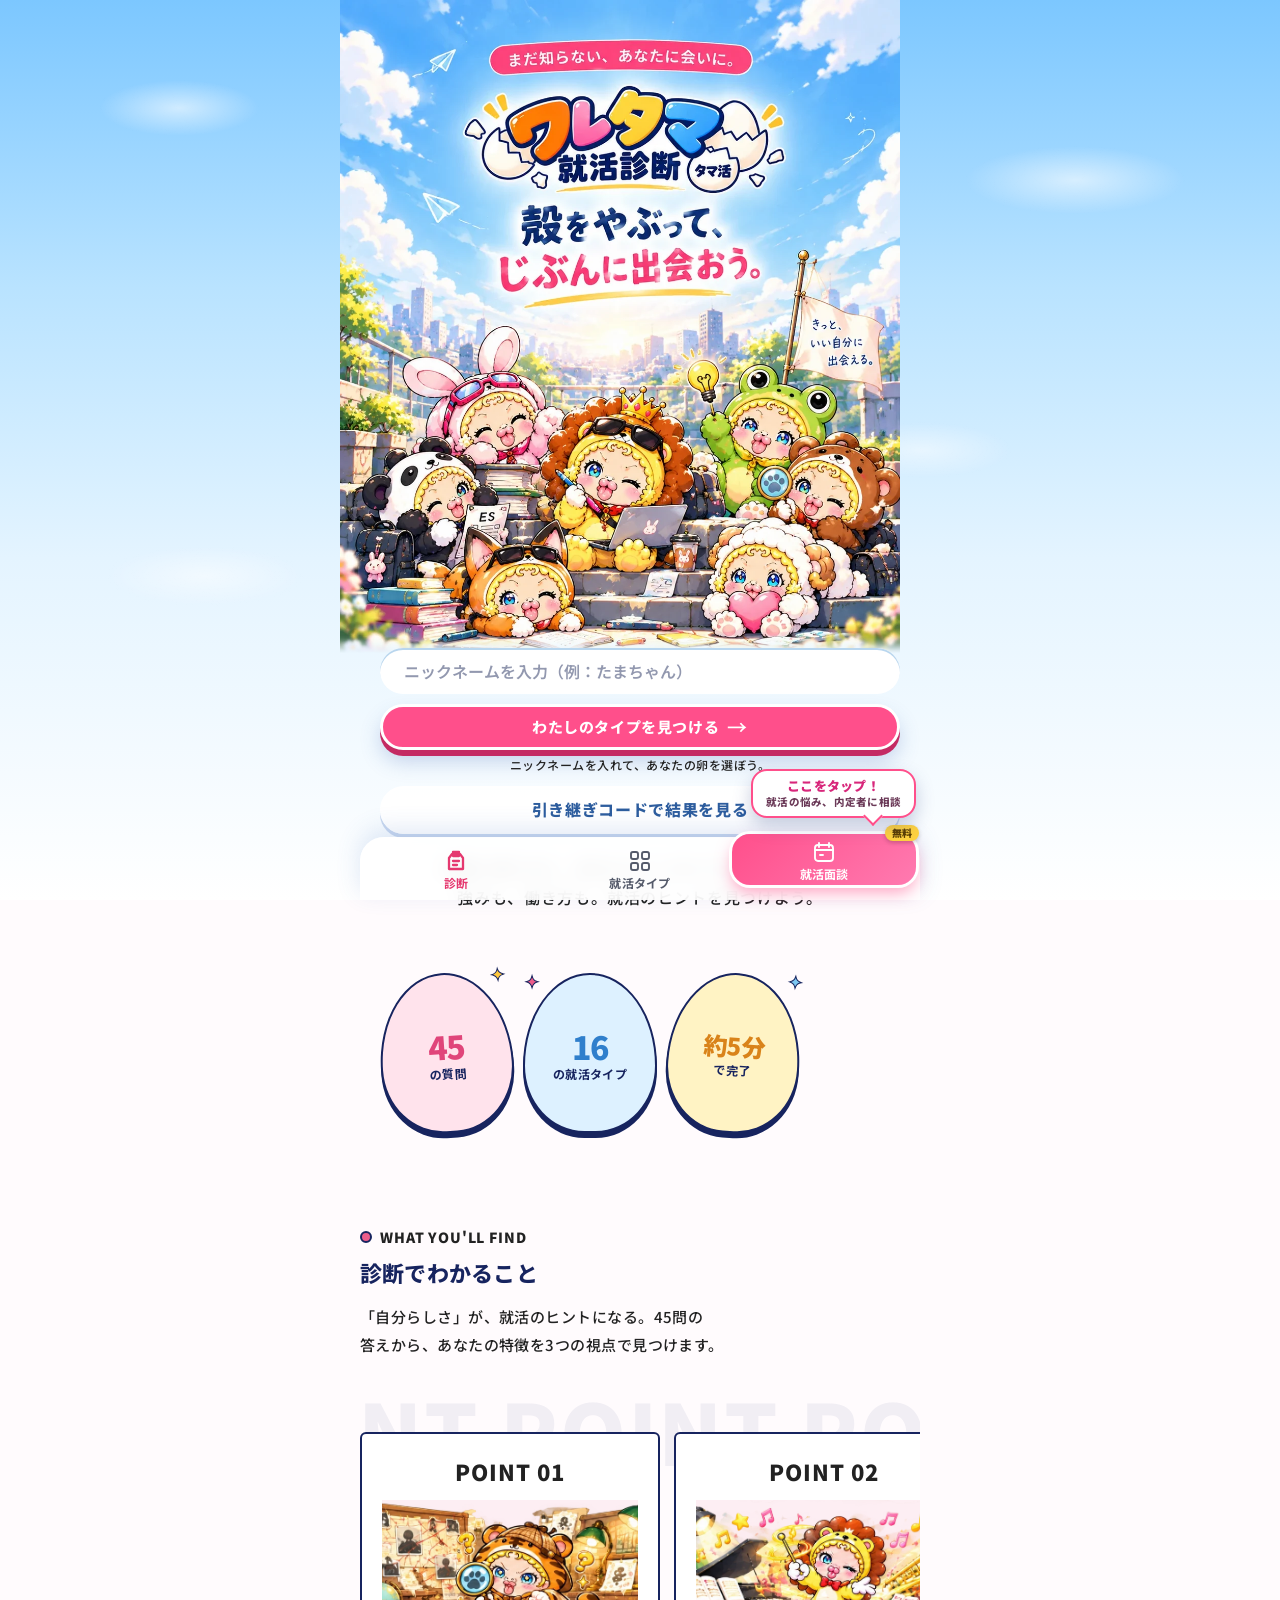
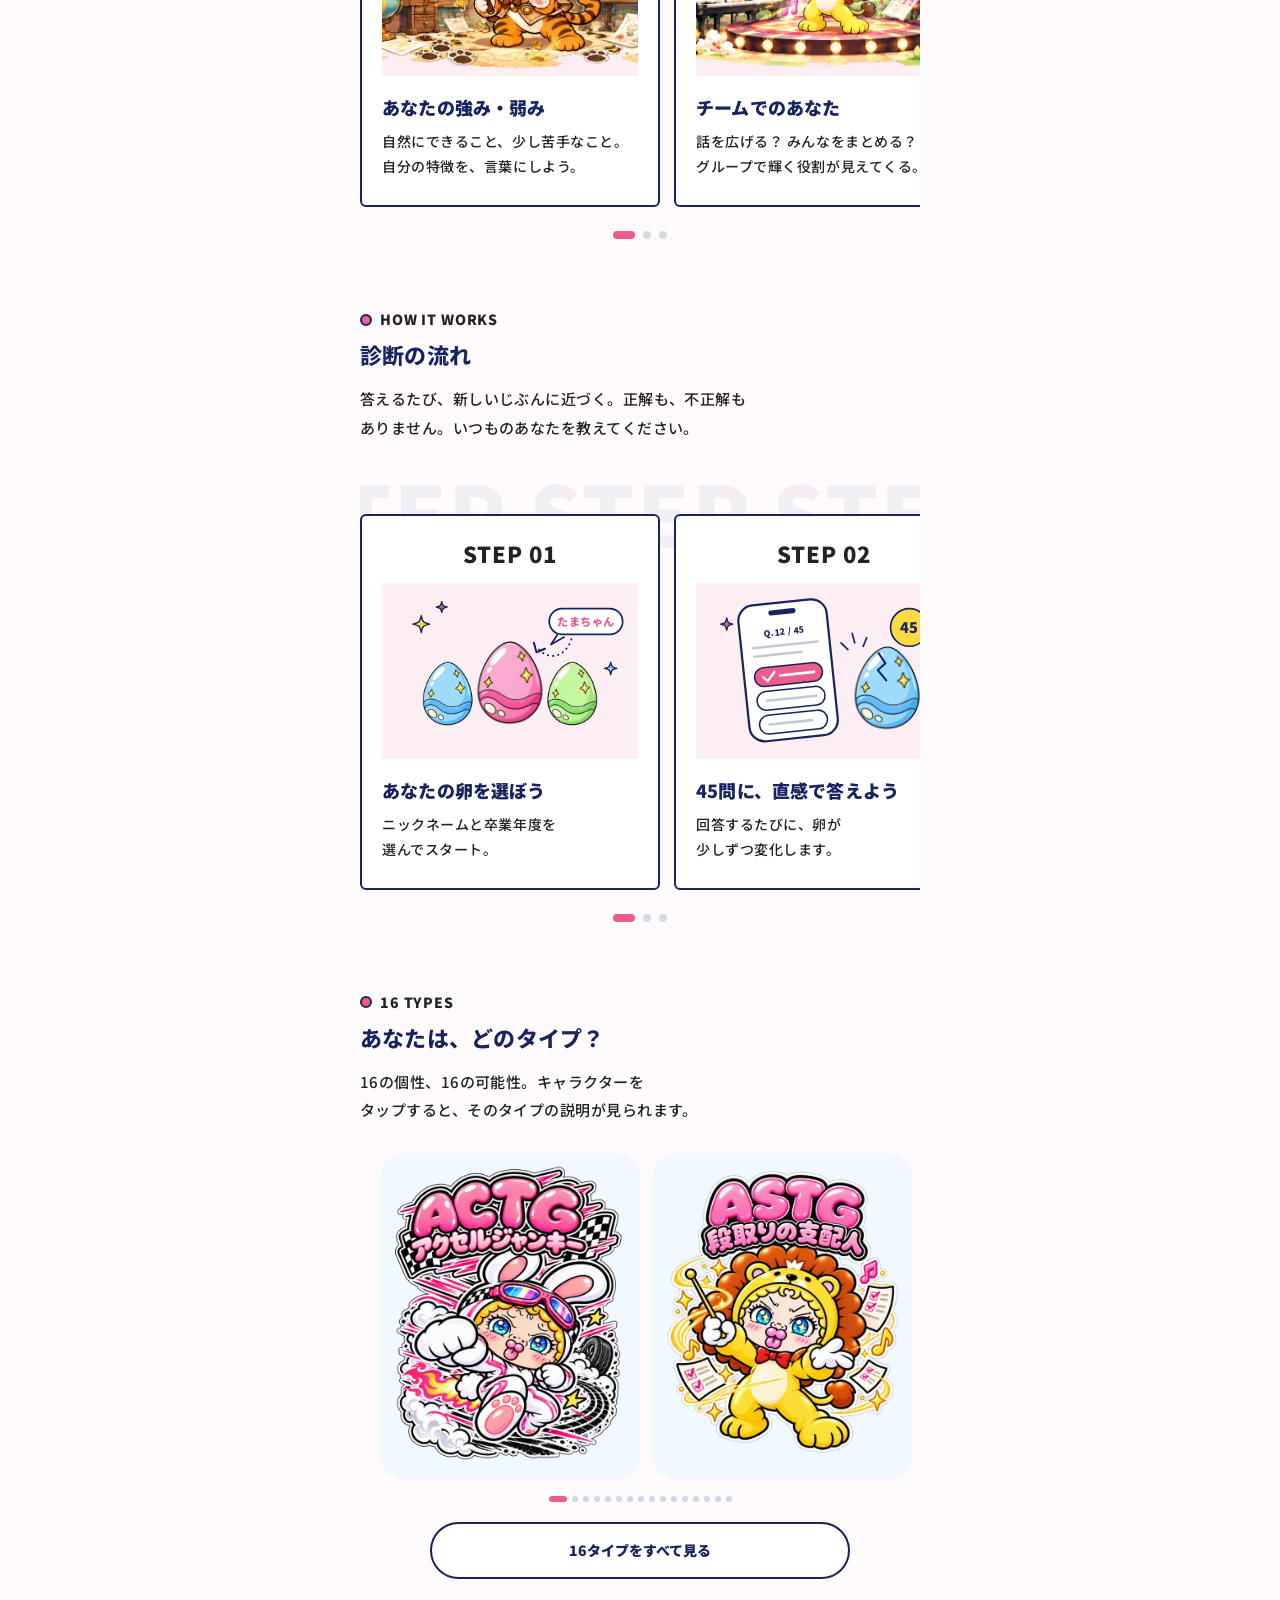
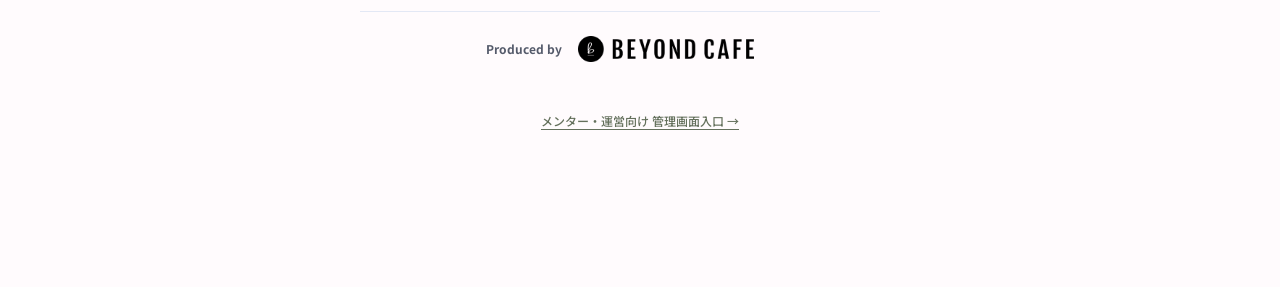
==== commit 6372f066: "就活面談ページの見出しを、「キャリアデザイナーが1on1面談を通じて、あなたの挑戦を一気に加速させます。」に変更（検証用ブランチ） - 見出しを、「就活の悩みから、納得できる内定まで。」から、上の文章" ====
--- a/index.html
+++ b/index.html
@@ -517,7 +517,7 @@
 function showLine(){showConsultation();}
 function showConsultation(){quizCleanup();step=72;app.innerHTML=`<section class="support-page consultation-page bc-page">
 <div class="bc-brand"><img src="assets/beyond-cafe-official.png" alt="BEYOND CAFE" width="215" height="52"></div>
-<div class="bc-hero"><p class="bc-chip"><b>キャリア面談</b></p><h1>就活の悩みから、<span class="nb">納得できる内定まで。</span></h1><p class="bc-sub">自己分析、企業選び、ES・面接対策まで。</p><p class="bc-lead">BEYOND CAFEのキャリア面談では、専任のキャリアデザイナーが1on1であなたの就活をサポート。</p><p class="bc-lead">過去の経験や価値観からあなたの強みを見つけ、将来なりたい姿を一緒に考えます。</p><p class="bc-lead">企業を紹介して終わりではなく、<b>自分が納得できるキャリア選択ができるよう、就活の各ステップに伴走します。</b></p><div class="bc-flags"><span>学生の利用は完全無料</span><span>オンライン対応</span></div><div class="bc-cta"><button type="button" class="bc-go" data-go-profiles>無料でキャリアデザイナーに相談する<span aria-hidden="true">→</span></button></div></div>
+<div class="bc-hero"><p class="bc-chip"><b>キャリア面談</b></p><h1>キャリアデザイナーが<span class="nb">1on1面談を通じて、</span><span class="nb">あなたの挑戦を</span><span class="nb">一気に加速させます。</span></h1><p class="bc-sub">自己分析、企業選び、ES・面接対策まで。</p><p class="bc-lead">BEYOND CAFEのキャリア面談では、専任のキャリアデザイナーが1on1であなたの就活をサポート。</p><p class="bc-lead">過去の経験や価値観からあなたの強みを見つけ、将来なりたい姿を一緒に考えます。</p><p class="bc-lead">企業を紹介して終わりではなく、<b>自分が納得できるキャリア選択ができるよう、就活の各ステップに伴走します。</b></p><div class="bc-flags"><span>学生の利用は完全無料</span><span>オンライン対応</span></div><div class="bc-cta"><button type="button" class="bc-go" data-go-profiles>無料でキャリアデザイナーに相談する<span aria-hidden="true">→</span></button></div></div>
 <nav class="bc-index" aria-label="このページでわかること"><p class="bc-index-title">このページでわかること</p><ol><li><a href="#bc-support"><b>01</b><span>受けられる5つのサポート</span><i aria-hidden="true">↓</i></a></li><li><a href="#bc-values"><b>02</b><span>BEYOND CAFEが大切にしていること</span><i aria-hidden="true">↓</i></a></li><li><a href="#bc-fit"><b>03</b><span>こんな悩みを持つ就活生におすすめ</span><i aria-hidden="true">↓</i></a></li><li><a href="#bc-designer"><b>04</b><span>キャリアデザイナーの紹介</span><i aria-hidden="true">↓</i></a></li><li><a href="#bc-flow"><b>05</b><span>面談までの流れ</span><i aria-hidden="true">↓</i></a></li></ol></nav>
 <section class="bc-sec" id="bc-support"><p class="bc-eyebrow"><b>01</b>SUPPORT</p><h2>受けられる5つのサポート</h2><ol class="bc-sup"><li><span class="bc-sup-n" aria-hidden="true">1</span><h3>自己分析・強みの発見</h3><p class="bc-sup-lead">自分でも気づかなかった強みが見えてくる。</p><p>学生時代の経験やモチベーションの源泉を一緒に深掘り。自分の強みや大切にしている価値観を言語化します。</p></li><li><span class="bc-sup-n" aria-hidden="true">2</span><h3>就活軸・キャリアビジョンの整理</h3><p class="bc-sup-lead">「なんとなく」の企業選びから卒業する。</p><p>将来どんな人になりたいのか、どんな働き方をしたいのか。理想の未来から逆算して、自分に合った企業選びの基準を明確にします。</p></li><li><span class="bc-sup-n" aria-hidden="true">3</span><h3>あなたに合った企業の紹介</h3><p class="bc-sup-lead">知名度だけでは出会えない、自分に合う企業を。</p><p>あなたの価値観や将来の目標を踏まえ、相性のよい企業をご紹介。業界や企業の特徴を理解しながら、選択肢を広げていきます。</p></li><li><span class="bc-sup-n" aria-hidden="true">4</span><h3>ES添削・面接対策</h3><p class="bc-sup-lead">あなたの魅力を、企業に伝わる言葉へ。</p><p>ガクチカや自己PR、志望動機の整理から面接練習まで。経験を振り返りながら、自分の言葉で魅力を伝えられるようサポートします。</p></li><li><span class="bc-sup-n" aria-hidden="true">5</span><h3>内定後の意思決定サポート</h3><p class="bc-sup-lead">内定をゴールにしない、後悔のない就活へ。</p><p>複数の企業で迷ったときも、将来の目標や自分の価値観に立ち返りながら整理。納得して進路を決められるよう、一緒に考えます。</p></li></ol></section>
 <section class="bc-sec bc-promise" id="bc-values"><p class="bc-eyebrow"><b>02</b>VALUES</p><h2>BEYOND CAFEが大切にしていること</h2><p class="bc-quote">企業に合わせる就活ではなく、自分の未来から考える就活を。</p><p>BEYOND CAFEでは、ただ企業を紹介することを目的としていません。</p><p>大切なのは、あなたが将来どんな人生を送りたいのか、どんな環境なら自分らしく挑戦できるのか。</p><p>キャリアデザイナーは、一方的に正解を教えるのではなく、あなた自身の中にある答えを一緒に探していきます。</p><p><b>あなたの意思を無視した企業紹介は行いません。</b></p></section>
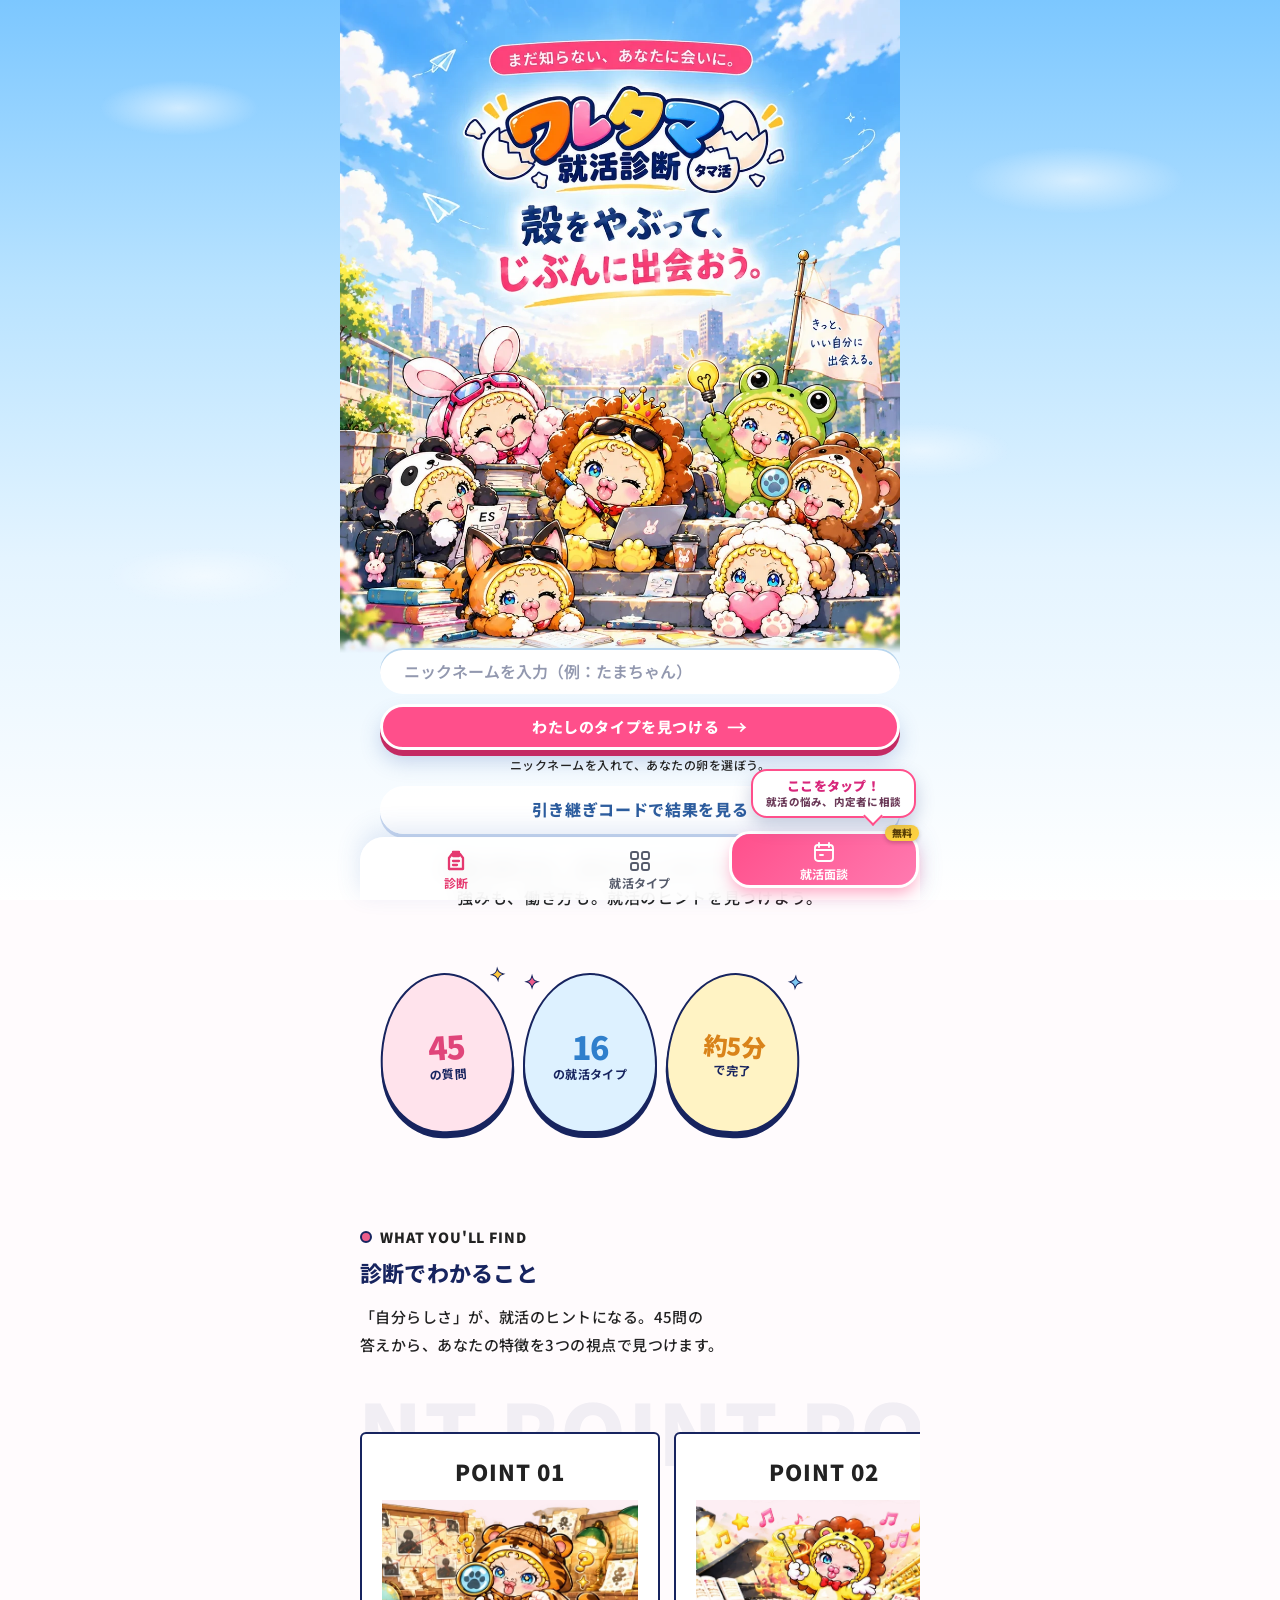
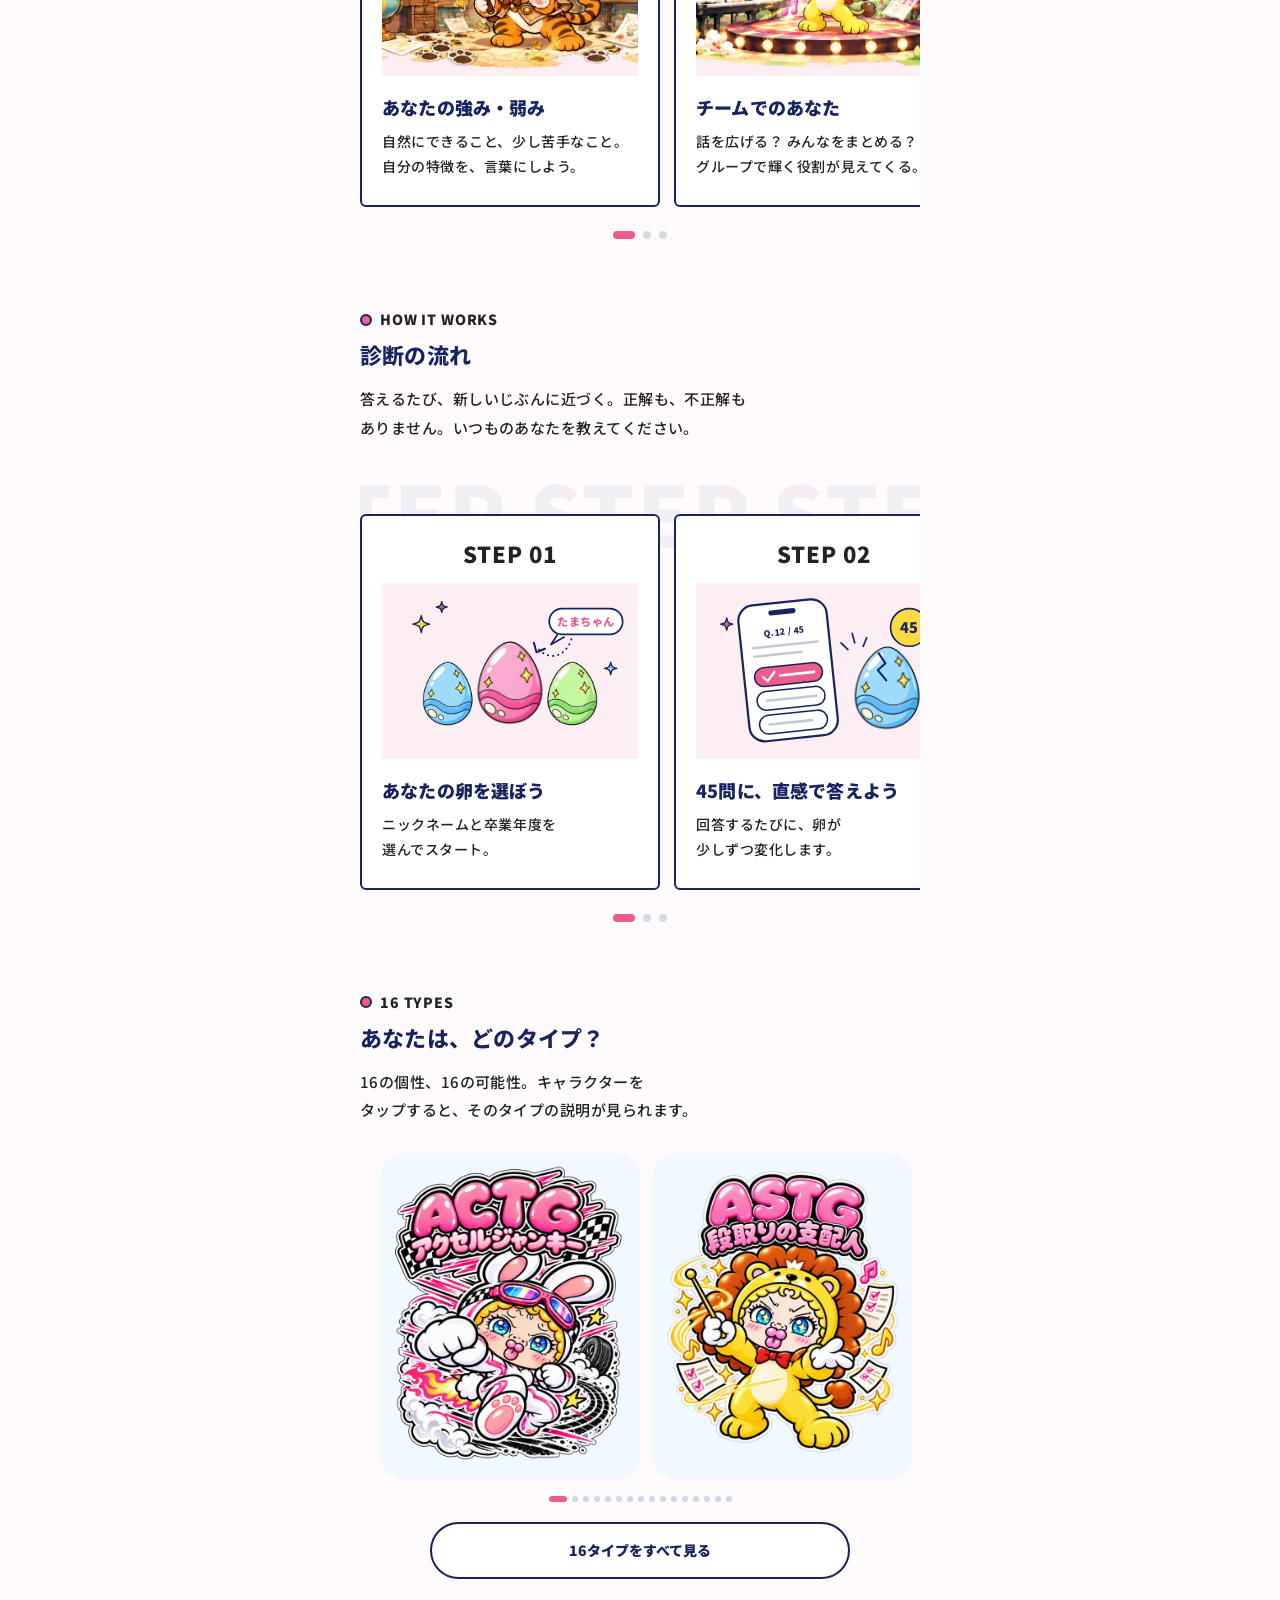
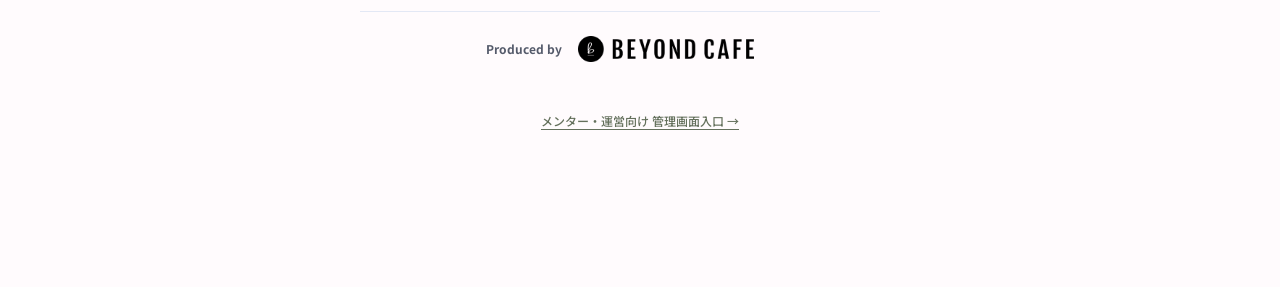
==== commit 5d44ce86: "メンター一覧の画面下に固定していた「無料で面談を申し込む」ボタンを外した（各カードの「相談を申し込む」から申し込む形に） Co-Authored-By: Claude Sonnet 5.5 <nore" ====
--- a/index.html
+++ b/index.html
@@ -1,7 +1,7 @@
 <!DOCTYPE html>
 <!-- saved from url=(0052)https://tamakatsu-design.nakai-akihide.chatgpt.site/ -->
 <html lang="ja"><head><meta http-equiv="Content-Type" content="text/html; charset=UTF-8"><meta name="robots" content="noindex,nofollow"><meta property="og:type" content="website"><meta property="og:site_name" content="ワレタマ就活診断（タマ活）"><meta property="og:title" content="ワレタマ就活診断（タマ活）｜あなたの可能性が、孵化する。"><meta property="og:description" content="45問・約5分で、あなたの就活タイプ（16種類）がキャラクターで見つかる診断。強みも、働き方も、就活のヒントに。"><meta property="og:image" content="https://haru0101ma11ka09-crypto.github.io/tamakatsu-preview/assets/og-image.png"><meta property="og:image:width" content="1200"><meta property="og:image:height" content="630"><meta name="twitter:card" content="summary_large_image"><meta name="twitter:image" content="https://haru0101ma11ka09-crypto.github.io/tamakatsu-preview/assets/og-image.png"><meta name="viewport" content="width=device-width,initial-scale=1,viewport-fit=cover"><style>:root{color-scheme:light;box-sizing:border-box;padding-top:env(safe-area-inset-top,0px);padding-bottom:env(safe-area-inset-bottom,0px)}html{scroll-padding-top:env(safe-area-inset-top,0px)}body{margin:0;padding:0;font:14px -apple-system,BlinkMacSystemFont,sans-serif;background:#fff;color:#000}img{max-width:100%}[hidden]:not([hidden=until-found i]){display:none!important}</style><style>.mentor-management-entry{text-align:center;padding:12px 16px 24px;font-size:12px}.mentor-management-entry a{display:inline-block;padding:8px;color:#64705c;text-underline-offset:3px}.mentor-management-entry a:focus-visible{outline:3px solid #89a674;outline-offset:4px}</style></head><body>
-<title>ワレタマ就活診断（タマ活）｜あなたの可能性が、孵化する。</title><meta name="description" content="ニックネームを決めて卒業年度の卵を選ぼう。45問で卵にヒビが入り、あなたの就活タイプに合うキャラが生まれる、ワレタマ就活診断（タマ活）。"><link rel="icon" type="image/svg+xml" href="data:image/svg+xml,%3Csvg%20xmlns%3D%22http%3A%2F%2Fwww.w3.org%2F2000%2Fsvg%22%20viewBox%3D%220%200%2064%2064%22%3E%3Crect%20width%3D%2264%22%20height%3D%2264%22%20rx%3D%2216%22%20fill%3D%22%231d2638%22%2F%3E%3Cpath%20d%3D%22M32%2010C24%2010%2015%2031%2015%2041a17%2017%200%200%200%2034%200C49%2031%2040%2010%2032%2010Z%22%20fill%3D%22%23ef9952%22%2F%3E%3Cpath%20d%3D%22m32%2020-6%2011%2010%205-7%2012%22%20fill%3D%22none%22%20stroke%3D%22%231d2638%22%20stroke-width%3D%224%22%2F%3E%3C%2Fsvg%3E"><link rel="preconnect" href="https://fonts.googleapis.com/"><link rel="preconnect" href="https://fonts.gstatic.com/" crossorigin=""><link href="https://fonts.googleapis.com/css2?family=Noto+Sans+JP:wght@400;500;600;700;800;900&display=swap" rel="stylesheet"><link href="https://fonts.googleapis.com/css2?family=Dela+Gothic+One&text=BEYOND%E3%83%A1%E3%83%B3%E3%82%BF%E3%83%BC%E3%82%92%E3%81%94%E7%B4%B9%E4%BB%8B%EF%BC%81&display=swap" rel="stylesheet"><link rel="stylesheet" href="design.css"><link rel="stylesheet" href="pop.css"><link rel="stylesheet" href="redesign.css"><link rel="stylesheet" href="playful.css"><link rel="stylesheet" href="polished.css"><link rel="stylesheet" href="journey.css"><link rel="stylesheet" href="home-world.css"><link rel="stylesheet" href="tama-theme.css"><link rel="stylesheet" href="source-integration.css?v=nav4"><link rel="stylesheet" href="tama-v2.css?v=23"><link rel="stylesheet" href="tama-sky.css?v=2"><link rel="stylesheet" href="tama-type.css?v=39"><link rel="stylesheet" href="mentor-carousel.css?v=17"><link rel="stylesheet" href="home-mobile.css?v=11"><link rel="stylesheet" href="types-page.css?v=3"><link rel="stylesheet" href="consult-page.css?v=3"><link rel="stylesheet" href="mentor-grid.css?v=25"><div class="shell"><header class="top tama-top"><a class="tama-wordmark" href="./" title="トップへ戻る"><img class="site-brand-logo" src="assets/waretama-brand-transparent.png" alt="ワレタマ 就活診断 タマ活（トップへ戻る）" width="2111" height="745"></a><small>いろんな個性。いろんな可能性。<span aria-hidden="true">✧</span></small></header><main id="app"></main></div><script src="site-config.js?v=4"></script><script src="mentors-data.js?v=9"></script><script src="diagnosis-data.js?v=questions-fix45"></script><script src="result-guidance.js?v=import-v45"></script><script>
+<title>ワレタマ就活診断（タマ活）｜あなたの可能性が、孵化する。</title><meta name="description" content="ニックネームを決めて卒業年度の卵を選ぼう。45問で卵にヒビが入り、あなたの就活タイプに合うキャラが生まれる、ワレタマ就活診断（タマ活）。"><link rel="icon" type="image/svg+xml" href="data:image/svg+xml,%3Csvg%20xmlns%3D%22http%3A%2F%2Fwww.w3.org%2F2000%2Fsvg%22%20viewBox%3D%220%200%2064%2064%22%3E%3Crect%20width%3D%2264%22%20height%3D%2264%22%20rx%3D%2216%22%20fill%3D%22%231d2638%22%2F%3E%3Cpath%20d%3D%22M32%2010C24%2010%2015%2031%2015%2041a17%2017%200%200%200%2034%200C49%2031%2040%2010%2032%2010Z%22%20fill%3D%22%23ef9952%22%2F%3E%3Cpath%20d%3D%22m32%2020-6%2011%2010%205-7%2012%22%20fill%3D%22none%22%20stroke%3D%22%231d2638%22%20stroke-width%3D%224%22%2F%3E%3C%2Fsvg%3E"><link rel="preconnect" href="https://fonts.googleapis.com/"><link rel="preconnect" href="https://fonts.gstatic.com/" crossorigin=""><link href="https://fonts.googleapis.com/css2?family=Noto+Sans+JP:wght@400;500;600;700;800;900&display=swap" rel="stylesheet"><link href="https://fonts.googleapis.com/css2?family=Dela+Gothic+One&text=BEYOND%E3%83%A1%E3%83%B3%E3%82%BF%E3%83%BC%E3%82%92%E3%81%94%E7%B4%B9%E4%BB%8B%EF%BC%81&display=swap" rel="stylesheet"><link rel="stylesheet" href="design.css"><link rel="stylesheet" href="pop.css"><link rel="stylesheet" href="redesign.css"><link rel="stylesheet" href="playful.css"><link rel="stylesheet" href="polished.css"><link rel="stylesheet" href="journey.css"><link rel="stylesheet" href="home-world.css"><link rel="stylesheet" href="tama-theme.css"><link rel="stylesheet" href="source-integration.css?v=nav4"><link rel="stylesheet" href="tama-v2.css?v=23"><link rel="stylesheet" href="tama-sky.css?v=2"><link rel="stylesheet" href="tama-type.css?v=39"><link rel="stylesheet" href="mentor-carousel.css?v=17"><link rel="stylesheet" href="home-mobile.css?v=11"><link rel="stylesheet" href="types-page.css?v=3"><link rel="stylesheet" href="consult-page.css?v=3"><link rel="stylesheet" href="mentor-grid.css?v=26"><div class="shell"><header class="top tama-top"><a class="tama-wordmark" href="./" title="トップへ戻る"><img class="site-brand-logo" src="assets/waretama-brand-transparent.png" alt="ワレタマ 就活診断 タマ活（トップへ戻る）" width="2111" height="745"></a><small>いろんな個性。いろんな可能性。<span aria-hidden="true">✧</span></small></header><main id="app"></main></div><script src="site-config.js?v=4"></script><script src="mentors-data.js?v=9"></script><script src="diagnosis-data.js?v=questions-fix45"></script><script src="result-guidance.js?v=import-v45"></script><script>
 const axes=[{name:'行動',letters:['A','D'],labels:['即応','熟考']},{name:'環境',letters:['C','S'],labels:['挑戦','安定']},{name:'関係',letters:['T','I'],labels:['協働','独立']},{name:'価値観',letters:['G','P'],labels:['自己実現','社会貢献']}];
 const questions=importedDiagnosis.questions.map(q=>({id:q.id,axis:['action','environment','relation','motivation'].indexOf(q.axis),q:q.text,measures:q.measures,tieBreaker:q.tieBreaker}));
 const PAGE_SIZE=4;
@@ -570,7 +570,7 @@
 function mentorGridHtml(){const all=sortedMentors(),gs=[...new Set(all.map(m=>String(m.grade||'')).filter(Boolean))].sort();const list=all.filter(m=>(mentorFilter==='all'||String(m.grade)===mentorFilter)&&(mentorCat==='all'||mentorCatKeys(m).includes(mentorCat)));const my=graduation!==null&&years[graduation]?years[graduation].label:'';return `<div class="mg"><div class="mg-cats" role="group" aria-label="業界・職種で絞り込む">${MENTOR_CATS.map(([k,l,ic])=>`<button type="button" class="${mentorCat===k?'on':''}" data-mg-cat="${k}" aria-pressed="${mentorCat===k}">${ic}${l}</button>`).join('')}</div><div class="mg-filter" role="group" aria-label="卒業年度で絞り込む"><button type="button" class="${mentorFilter==='all'?'on':''}" data-mg-filter="all">全員 ${all.length}</button>${gs.map(x=>`<button type="button" class="${mentorFilter===x?'on':''}" data-mg-filter="${x}">${x}卒 ${all.filter(m=>String(m.grade)===x).length}</button>`).join('')}</div><div class="mg-bar"><p class="mg-count" aria-live="polite">${list.length}名を表示${my?`（${my}の先輩を先頭に）`:''}</p><div class="mg-view" role="group" aria-label="一覧の列数">${[[1,'1列'],[2,'2列'],[3,'3列']].map(([n,l])=>`<button type="button" class="${mentorCols===n?'on':''}" data-mg-cols="${n}" aria-pressed="${mentorCols===n}">${l}</button>`).join('')}</div></div>${list.length?`<div class="mg-grid${mentorCols>1?' c'+mentorCols:''}">${list.map(mentorCard).join('')}</div>`:'<p class="mg-empty">この条件の先輩は、まだいません。</p>'}</div>`;}
 function wireMentorGrid(){const redraw=()=>{const w=app.querySelector('.mg');if(!w)return;const y=window.scrollY;w.outerHTML=mentorGridHtml();wireMentorGrid();window.scrollTo(0,y);};app.querySelectorAll('[data-mg-cat]').forEach(b=>b.onclick=()=>{mentorCat=b.dataset.mgCat;redraw();});app.querySelectorAll('[data-mg-filter]').forEach(b=>b.onclick=()=>{mentorFilter=b.dataset.mgFilter;redraw();});app.querySelectorAll('[data-mg-cols]').forEach(b=>b.onclick=()=>{mentorCols=Number(b.dataset.mgCols);redraw();});app.querySelectorAll('[data-bm]').forEach(b=>b.onclick=e=>{e.stopPropagation();const on=toggleBookmark(b.dataset.bm);b.classList.toggle('on',on);b.setAttribute('aria-pressed',String(on));});app.querySelectorAll('[data-advisor]').forEach(b=>b.onclick=()=>showAdvisor(b.dataset.advisor));wirePage();}
 function sameTypeHtml(code){const m=advisors.find(x=>x.type===code);if(!m)return '';return `<div class="same-mentor"><p class="same-mentor-tag">あなたと同じタイプの先輩</p><button type="button" class="same-mentor-card" data-same-advisor="${esc(m.id)}"><img src="${esc(m.photo)}" alt="${esc(m.name)}の写真" loading="lazy" decoding="async"><span><b>${esc(m.name)}${m.grade?`<em>${esc(m.grade)}卒</em>`:''}</b><span>${esc(m.catch)}</span><i>プロフィールを見る →</i></span></button></div>`;}
-function showAdvisors(start){clearInterval(mentorAutoTimer);quizCleanup();step=64;app.innerHTML=`<section class="support-page mc-page"><nav class="crumbs" aria-label="現在の位置"><button type="button" data-go-consult>就活面談</button><span aria-hidden="true">›</span><span aria-current="page">メンター紹介</span></nav><header class="mh"><span class="mh-m l" aria-hidden="true"></span><span class="mh-m r" aria-hidden="true"></span><h1 class="mh-title">先輩に話を<em>聞いてみよう！</em></h1><p class="mh-sub">就活を乗り越えた先輩が、リアルな経験やアドバイスを教えてくれます！</p></header>${mentorGridHtml()}<p class="sample-notice">プロフィール・業種などは、仮の内容です。</p>${mentorMeritsHtml()}<div class="mentor-bottom"><h2>相手選びに迷ったら。</h2><p>公式LINEの案内から、まずは相談のきっかけを。</p><button class="line-cta" data-go-line>公式LINEの案内を見る →</button></div></section>${fixedCtaHtml('無料で面談を申し込む')}`;wireMentorMerits();wireMentorGrid();wireFixedCta();scrollTop();if(typeof start==='string'){const t=app.querySelector(`[data-advisor="${start}"]`);if(t)t.scrollIntoView({block:'center'});}}
+function showAdvisors(start){clearInterval(mentorAutoTimer);quizCleanup();step=64;app.innerHTML=`<section class="support-page mc-page"><nav class="crumbs" aria-label="現在の位置"><button type="button" data-go-consult>就活面談</button><span aria-hidden="true">›</span><span aria-current="page">メンター紹介</span></nav><header class="mh"><span class="mh-m l" aria-hidden="true"></span><span class="mh-m r" aria-hidden="true"></span><h1 class="mh-title">先輩に話を<em>聞いてみよう！</em></h1><p class="mh-sub">就活を乗り越えた先輩が、リアルな経験やアドバイスを教えてくれます！</p></header>${mentorGridHtml()}<p class="sample-notice">プロフィール・業種などは、仮の内容です。</p>${mentorMeritsHtml()}<div class="mentor-bottom"><h2>相手選びに迷ったら。</h2><p>公式LINEの案内から、まずは相談のきっかけを。</p><button class="line-cta" data-go-line>公式LINEの案内を見る →</button></div></section>`;wireMentorMerits();wireMentorGrid();wireFixedCta();scrollTop();if(typeof start==='string'){const t=app.querySelector(`[data-advisor="${start}"]`);if(t)t.scrollIntoView({block:'center'});}}
 function mentorStars(n){n=Math.max(0,Math.min(5,Number(n)||0));const full=Math.round(n);return `<span class="mc-stars" role="img" aria-label="5点中${n.toFixed(1)}点">${'<i class="on">★</i>'.repeat(full)}${'<i>★</i>'.repeat(5-full)}</span>`;}
 const MY_REVIEWS_KEY='tamakatsu-my-reviews';
 function readMyReviews(){try{return JSON.parse(localStorage.getItem(MY_REVIEWS_KEY)||'{}')||{}}catch(_){return {}}}
--- a/mentor-grid.css
+++ b/mentor-grid.css
@@ -234,4 +234,6 @@
 html body #app .bc-close{margin-top:52px;padding:26px 18px 24px;background:#fff6fa;border:2px solid #111;box-shadow:6px 6px 0 #111}
 html body #app .bc-close h2{margin-top:0}
 html body #app .bc-close p{line-height:1.9}
-
+/* メンター一覧では、下の固定ボタンをやめたので、ページの下の余白を減らす（詳細ページは、固定ボタンがあるので、そのまま） */
+.mc-page{padding-bottom:96px}
+
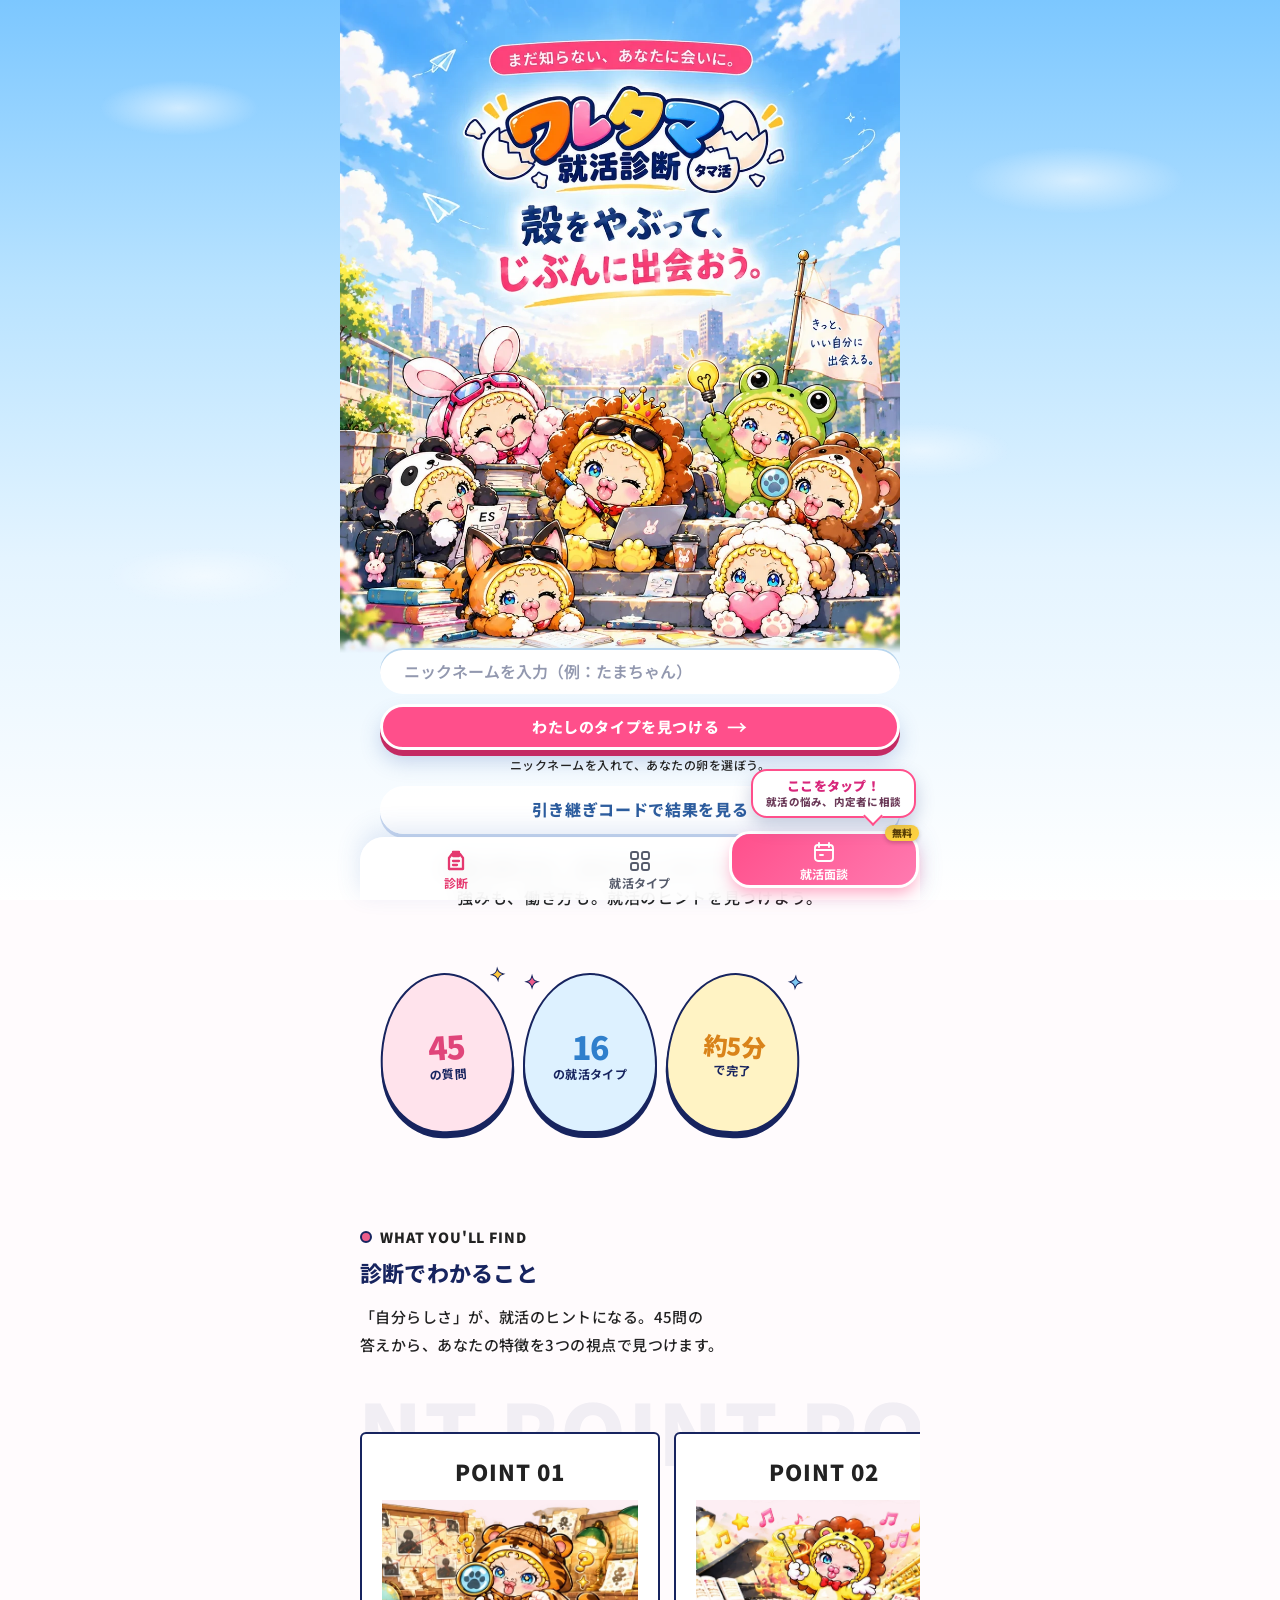
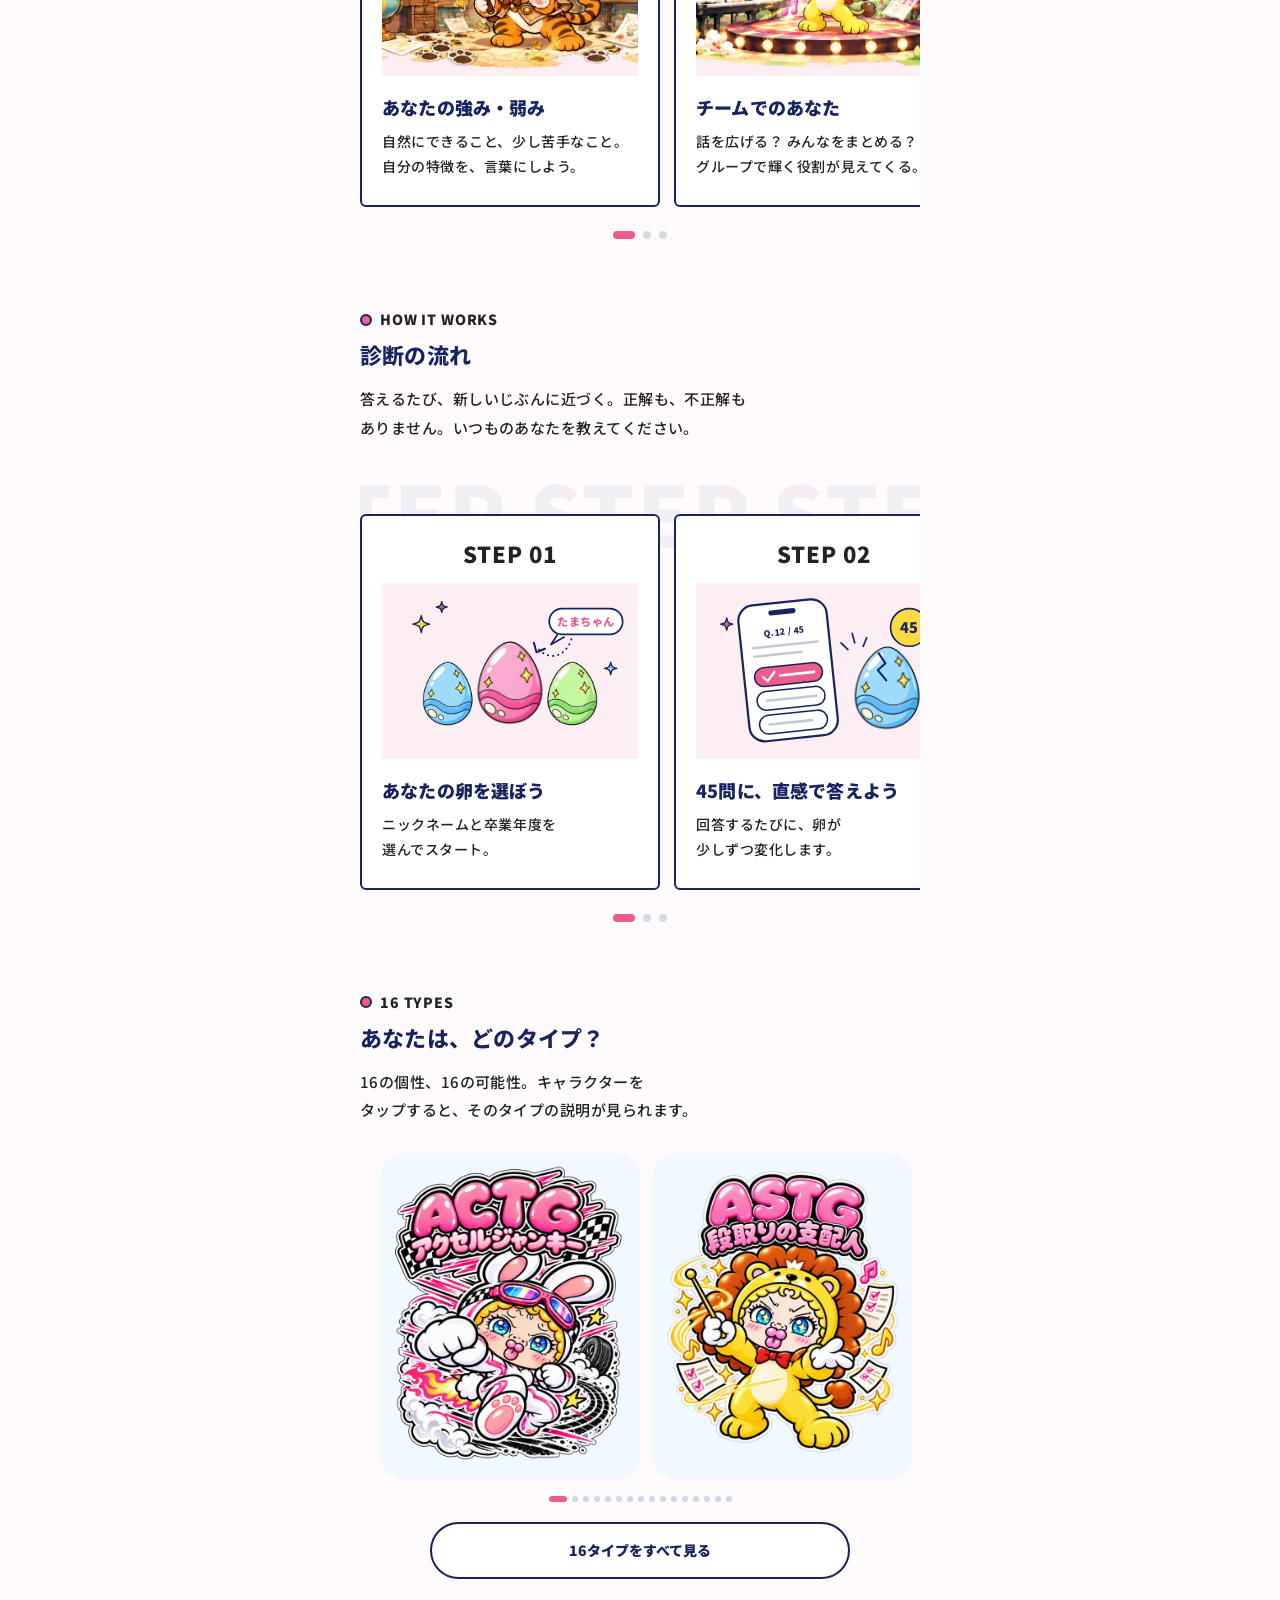
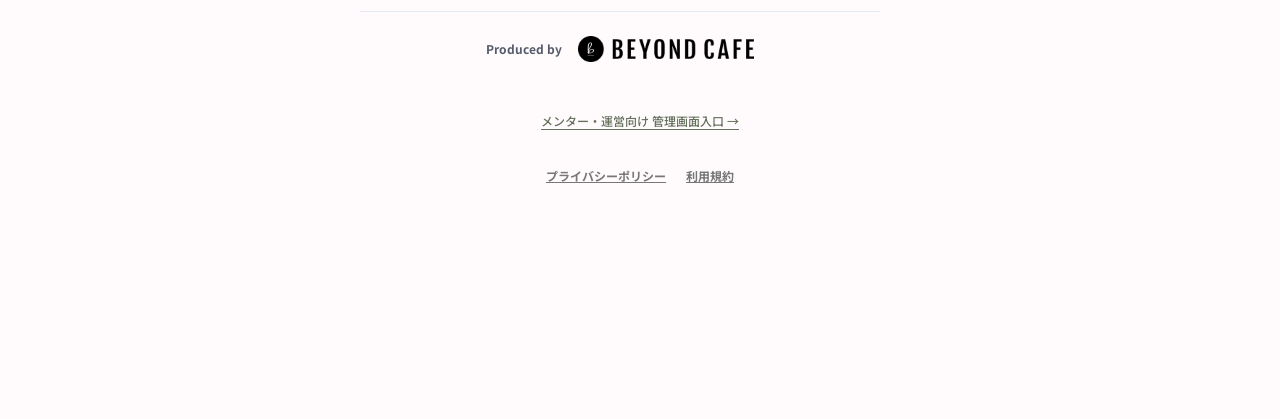
==== commit 597c8951: "プライバシーポリシーと利用規約の下書きページを追加し、フッターにリンクを付けた（運営者名などは【要記入】、公開前に確認が必要） Co-Authored-By: Claude Sonnet 5.5 <n" ====
--- a/index.html
+++ b/index.html
@@ -1,7 +1,7 @@
 <!DOCTYPE html>
 <!-- saved from url=(0052)https://tamakatsu-design.nakai-akihide.chatgpt.site/ -->
-<html lang="ja"><head><meta http-equiv="Content-Type" content="text/html; charset=UTF-8"><meta name="robots" content="noindex,nofollow"><meta property="og:type" content="website"><meta property="og:site_name" content="ワレタマ就活診断（タマ活）"><meta property="og:title" content="ワレタマ就活診断（タマ活）｜あなたの可能性が、孵化する。"><meta property="og:description" content="45問・約5分で、あなたの就活タイプ（16種類）がキャラクターで見つかる診断。強みも、働き方も、就活のヒントに。"><meta property="og:image" content="https://haru0101ma11ka09-crypto.github.io/tamakatsu-preview/assets/og-image.png"><meta property="og:image:width" content="1200"><meta property="og:image:height" content="630"><meta name="twitter:card" content="summary_large_image"><meta name="twitter:image" content="https://haru0101ma11ka09-crypto.github.io/tamakatsu-preview/assets/og-image.png"><meta name="viewport" content="width=device-width,initial-scale=1,viewport-fit=cover"><style>:root{color-scheme:light;box-sizing:border-box;padding-top:env(safe-area-inset-top,0px);padding-bottom:env(safe-area-inset-bottom,0px)}html{scroll-padding-top:env(safe-area-inset-top,0px)}body{margin:0;padding:0;font:14px -apple-system,BlinkMacSystemFont,sans-serif;background:#fff;color:#000}img{max-width:100%}[hidden]:not([hidden=until-found i]){display:none!important}</style><style>.mentor-management-entry{text-align:center;padding:12px 16px 24px;font-size:12px}.mentor-management-entry a{display:inline-block;padding:8px;color:#64705c;text-underline-offset:3px}.mentor-management-entry a:focus-visible{outline:3px solid #89a674;outline-offset:4px}</style></head><body>
-<title>ワレタマ就活診断（タマ活）｜あなたの可能性が、孵化する。</title><meta name="description" content="ニックネームを決めて卒業年度の卵を選ぼう。45問で卵にヒビが入り、あなたの就活タイプに合うキャラが生まれる、ワレタマ就活診断（タマ活）。"><link rel="icon" type="image/svg+xml" href="data:image/svg+xml,%3Csvg%20xmlns%3D%22http%3A%2F%2Fwww.w3.org%2F2000%2Fsvg%22%20viewBox%3D%220%200%2064%2064%22%3E%3Crect%20width%3D%2264%22%20height%3D%2264%22%20rx%3D%2216%22%20fill%3D%22%231d2638%22%2F%3E%3Cpath%20d%3D%22M32%2010C24%2010%2015%2031%2015%2041a17%2017%200%200%200%2034%200C49%2031%2040%2010%2032%2010Z%22%20fill%3D%22%23ef9952%22%2F%3E%3Cpath%20d%3D%22m32%2020-6%2011%2010%205-7%2012%22%20fill%3D%22none%22%20stroke%3D%22%231d2638%22%20stroke-width%3D%224%22%2F%3E%3C%2Fsvg%3E"><link rel="preconnect" href="https://fonts.googleapis.com/"><link rel="preconnect" href="https://fonts.gstatic.com/" crossorigin=""><link href="https://fonts.googleapis.com/css2?family=Noto+Sans+JP:wght@400;500;600;700;800;900&display=swap" rel="stylesheet"><link href="https://fonts.googleapis.com/css2?family=Dela+Gothic+One&text=BEYOND%E3%83%A1%E3%83%B3%E3%82%BF%E3%83%BC%E3%82%92%E3%81%94%E7%B4%B9%E4%BB%8B%EF%BC%81&display=swap" rel="stylesheet"><link rel="stylesheet" href="design.css"><link rel="stylesheet" href="pop.css"><link rel="stylesheet" href="redesign.css"><link rel="stylesheet" href="playful.css"><link rel="stylesheet" href="polished.css"><link rel="stylesheet" href="journey.css"><link rel="stylesheet" href="home-world.css"><link rel="stylesheet" href="tama-theme.css"><link rel="stylesheet" href="source-integration.css?v=nav4"><link rel="stylesheet" href="tama-v2.css?v=23"><link rel="stylesheet" href="tama-sky.css?v=2"><link rel="stylesheet" href="tama-type.css?v=39"><link rel="stylesheet" href="mentor-carousel.css?v=17"><link rel="stylesheet" href="home-mobile.css?v=11"><link rel="stylesheet" href="types-page.css?v=3"><link rel="stylesheet" href="consult-page.css?v=3"><link rel="stylesheet" href="mentor-grid.css?v=26"><div class="shell"><header class="top tama-top"><a class="tama-wordmark" href="./" title="トップへ戻る"><img class="site-brand-logo" src="assets/waretama-brand-transparent.png" alt="ワレタマ 就活診断 タマ活（トップへ戻る）" width="2111" height="745"></a><small>いろんな個性。いろんな可能性。<span aria-hidden="true">✧</span></small></header><main id="app"></main></div><script src="site-config.js?v=4"></script><script src="mentors-data.js?v=9"></script><script src="diagnosis-data.js?v=questions-fix45"></script><script src="result-guidance.js?v=import-v45"></script><script>
+<html lang="ja"><head><meta http-equiv="Content-Type" content="text/html; charset=UTF-8"><meta name="robots" content="noindex,nofollow"><meta property="og:type" content="website"><meta property="og:site_name" content="ワレタマ就活診断（タマ活）"><meta property="og:title" content="ワレタマ就活診断（タマ活）｜あなたの可能性が、孵化する。"><meta property="og:description" content="45問・約5分で、あなたの就活タイプ（16種類）がキャラクターで見つかる診断。強みも、働き方も、就活のヒントに。"><meta property="og:image" content="https://beyond-cafe-team.github.io/tamakatsu-preview/assets/og-image.png"><meta property="og:image:width" content="1200"><meta property="og:image:height" content="630"><meta name="twitter:card" content="summary_large_image"><meta name="twitter:image" content="https://beyond-cafe-team.github.io/tamakatsu-preview/assets/og-image.png"><meta name="viewport" content="width=device-width,initial-scale=1,viewport-fit=cover"><style>:root{color-scheme:light;box-sizing:border-box;padding-top:env(safe-area-inset-top,0px);padding-bottom:env(safe-area-inset-bottom,0px)}html{scroll-padding-top:env(safe-area-inset-top,0px)}body{margin:0;padding:0;font:14px -apple-system,BlinkMacSystemFont,sans-serif;background:#fff;color:#000}img{max-width:100%}[hidden]:not([hidden=until-found i]){display:none!important}</style><style>.mentor-management-entry{text-align:center;padding:12px 16px 24px;font-size:12px}.mentor-management-entry a{display:inline-block;padding:8px;color:#64705c;text-underline-offset:3px}.mentor-management-entry a:focus-visible{outline:3px solid #89a674;outline-offset:4px}</style></head><body>
+<title>ワレタマ就活診断（タマ活）｜あなたの可能性が、孵化する。</title><meta name="description" content="ニックネームを決めて卒業年度の卵を選ぼう。45問で卵にヒビが入り、あなたの就活タイプに合うキャラが生まれる、ワレタマ就活診断（タマ活）。"><link rel="icon" type="image/svg+xml" href="data:image/svg+xml,%3Csvg%20xmlns%3D%22http%3A%2F%2Fwww.w3.org%2F2000%2Fsvg%22%20viewBox%3D%220%200%2064%2064%22%3E%3Crect%20width%3D%2264%22%20height%3D%2264%22%20rx%3D%2216%22%20fill%3D%22%231d2638%22%2F%3E%3Cpath%20d%3D%22M32%2010C24%2010%2015%2031%2015%2041a17%2017%200%200%200%2034%200C49%2031%2040%2010%2032%2010Z%22%20fill%3D%22%23ef9952%22%2F%3E%3Cpath%20d%3D%22m32%2020-6%2011%2010%205-7%2012%22%20fill%3D%22none%22%20stroke%3D%22%231d2638%22%20stroke-width%3D%224%22%2F%3E%3C%2Fsvg%3E"><link rel="preconnect" href="https://fonts.googleapis.com/"><link rel="preconnect" href="https://fonts.gstatic.com/" crossorigin=""><link href="https://fonts.googleapis.com/css2?family=Noto+Sans+JP:wght@400;500;600;700;800;900&display=swap" rel="stylesheet"><link href="https://fonts.googleapis.com/css2?family=Dela+Gothic+One&text=BEYOND%E3%83%A1%E3%83%B3%E3%82%BF%E3%83%BC%E3%82%92%E3%81%94%E7%B4%B9%E4%BB%8B%EF%BC%81&display=swap" rel="stylesheet"><link rel="stylesheet" href="design.css"><link rel="stylesheet" href="pop.css"><link rel="stylesheet" href="redesign.css"><link rel="stylesheet" href="playful.css"><link rel="stylesheet" href="polished.css"><link rel="stylesheet" href="journey.css"><link rel="stylesheet" href="home-world.css"><link rel="stylesheet" href="tama-theme.css"><link rel="stylesheet" href="source-integration.css?v=nav4"><link rel="stylesheet" href="tama-v2.css?v=24"><link rel="stylesheet" href="tama-sky.css?v=2"><link rel="stylesheet" href="tama-type.css?v=39"><link rel="stylesheet" href="mentor-carousel.css?v=17"><link rel="stylesheet" href="home-mobile.css?v=11"><link rel="stylesheet" href="types-page.css?v=3"><link rel="stylesheet" href="consult-page.css?v=3"><link rel="stylesheet" href="mentor-grid.css?v=26"><div class="shell"><header class="top tama-top"><a class="tama-wordmark" href="./" title="トップへ戻る"><img class="site-brand-logo" src="assets/waretama-brand-transparent.png" alt="ワレタマ 就活診断 タマ活（トップへ戻る）" width="2111" height="745"></a><small>いろんな個性。いろんな可能性。<span aria-hidden="true">✧</span></small></header><main id="app"></main></div><script src="site-config.js?v=4"></script><script src="mentors-data.js?v=9"></script><script src="diagnosis-data.js?v=questions-fix45"></script><script src="result-guidance.js?v=import-v45"></script><script>
 const axes=[{name:'行動',letters:['A','D'],labels:['即応','熟考']},{name:'環境',letters:['C','S'],labels:['挑戦','安定']},{name:'関係',letters:['T','I'],labels:['協働','独立']},{name:'価値観',letters:['G','P'],labels:['自己実現','社会貢献']}];
 const questions=importedDiagnosis.questions.map(q=>({id:q.id,axis:['action','environment','relation','motivation'].indexOf(q.axis),q:q.text,measures:q.measures,tieBreaker:q.tieBreaker}));
 const PAGE_SIZE=4;
@@ -622,7 +622,7 @@
 function mountSiteNavigation(){const nav=document.createElement('nav');nav.className='site-bottom-nav';nav.setAttribute('aria-label','メインメニュー');const icons={diagnose:'<path d="M8 5h8l3 4v11H5V9zM9 12h6M9 16h4M9 3h6v4H9z"/>',types:'<rect x="3" y="3" width="7" height="7" rx="2"/><rect x="14" y="3" width="7" height="7" rx="2"/><rect x="3" y="14" width="7" height="7" rx="2"/><rect x="14" y="14" width="7" height="7" rx="2"/>',consult:'<rect x="3" y="5" width="18" height="16" rx="3"/><path d="M7 3v4M17 3v4M3 10h18M8 15h3"/>',line:'<path d="M20 11a8 8 0 0 1-8 8H7l-4 3v-6a9 9 0 1 1 17-5zM7 10h9M7 14h6"/>',profiles:'<circle cx="12" cy="7" r="4"/><path d="M4 21v-2c0-7 16-7 16 0v2"/>'};const items=[['diagnose','診断','診断を受ける'],['types','就活タイプ','就活タイプ'],['consult','就活面談','就活面談']];nav.innerHTML=items.map(([id,label,aria])=>`<button data-main-nav="${id}" aria-label="${aria}"><span><svg viewBox="0 0 24 24" aria-hidden="true">${icons[id]}</svg></span>${label}</button>`).join('');document.body.append(nav);const cb=nav.querySelector('[data-main-nav="consult"]');if(cb){cb.classList.add('is-cta');cb.insertAdjacentHTML('beforeend','<i class="nav-free" aria-hidden="true">無料</i><em class="nav-bubble" aria-hidden="true">ここをタップ！<small>就活の悩み、内定者に相談</small></em>');}const actions={diagnose:diagnosisEntry,types:showTypes,consult:showConsultation,line:showLine};nav.querySelectorAll('button').forEach(b=>b.onclick=()=>{quizCleanup();actions[b.dataset.mainNav]();});function refresh(){const selected=step===70||step===71?'types':step===64||step===65||step===72?'consult':step===73?'line':'diagnose';nav.querySelectorAll('button').forEach(b=>{if(b.dataset.mainNav===selected)b.setAttribute('aria-current','page');else b.removeAttribute('aria-current');});document.body.classList.toggle('is-answering',step>=0&&step<61);document.body.classList.toggle('is-beyond',step===72);document.body.classList.toggle('is-hatching',step===61);nav.classList.toggle('on-consult',selected==='consult');nav.classList.toggle('no-bubble',!!document.querySelector('.fixed-cta,.result-next-fixed'));}new MutationObserver(refresh).observe(app,{childList:true});refresh();}
 
 mountSiteNavigation();document.querySelector('a.tama-wordmark')?.addEventListener('click',e=>{if(e.metaKey||e.ctrlKey||e.shiftKey||e.button)return;e.preventDefault();if(location.search)history.replaceState(null,'',location.pathname);quizCleanup();home();});
-const producer=document.createElement("footer");producer.className="producer-credit";producer.innerHTML='<span>Produced by</span><a href="https://service.beyond-cafe.com/" target="_blank" rel="noopener noreferrer"><img src="assets/beyond-cafe-official.png" alt="BEYOND CAFE" width="215" height="52"></a>';app.after(producer);
+const producer=document.createElement("footer");producer.className="producer-credit";producer.innerHTML='<span>Produced by</span><a href="https://service.beyond-cafe.com/" target="_blank" rel="noopener noreferrer"><img src="assets/beyond-cafe-official.png" alt="BEYOND CAFE" width="215" height="52"></a>';app.after(producer);const legal=document.createElement("nav");legal.className="legal-links";legal.setAttribute("aria-label","規約");legal.innerHTML='<a href="privacy.html">プライバシーポリシー</a><a href="terms.html">利用規約</a>';producer.after(legal);
 const managementEntry=document.createElement('div');managementEntry.className='mentor-management-entry';managementEntry.innerHTML='<a href="mentor-admin/">メンター・運営向け 管理画面入口 →</a>';producer.after(managementEntry);
 
 </script>
--- a/tama-v2.css
+++ b/tama-v2.css
@@ -515,3 +515,5 @@
 #app .consent-option input{flex:none;width:20px;height:20px;margin:2px 0 0;accent-color:#e5386f}
 #app .consent-option:has(input:checked){border-color:#e5386f;background:#fff5f8}
 #app .consent-option:has(input[aria-invalid="true"]){border-color:#aa2b2b}
+
+.legal-links{display:flex;gap:20px;justify-content:center;padding:4px 20px calc(110px + env(safe-area-inset-bottom));font:700 12px/1.5 'Noto Sans JP',sans-serif}.legal-links a{color:#777;text-decoration:underline}
